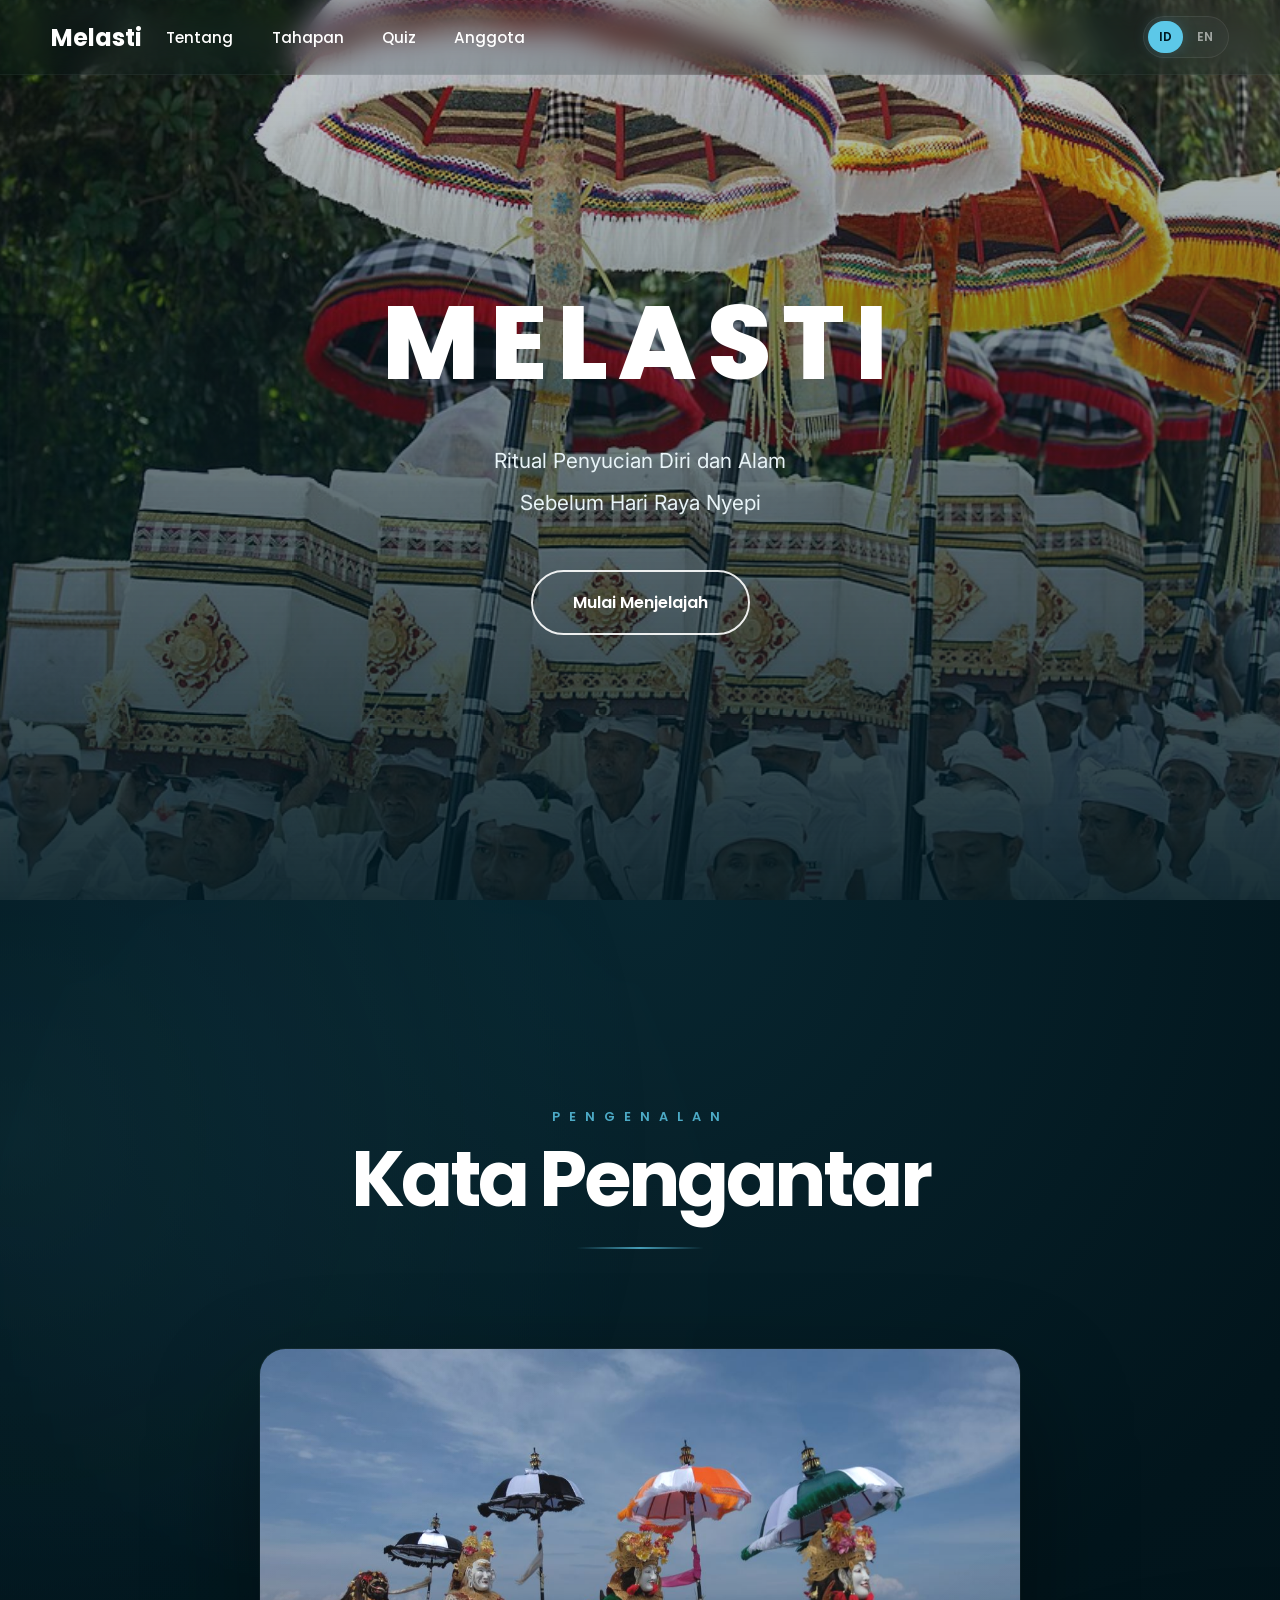
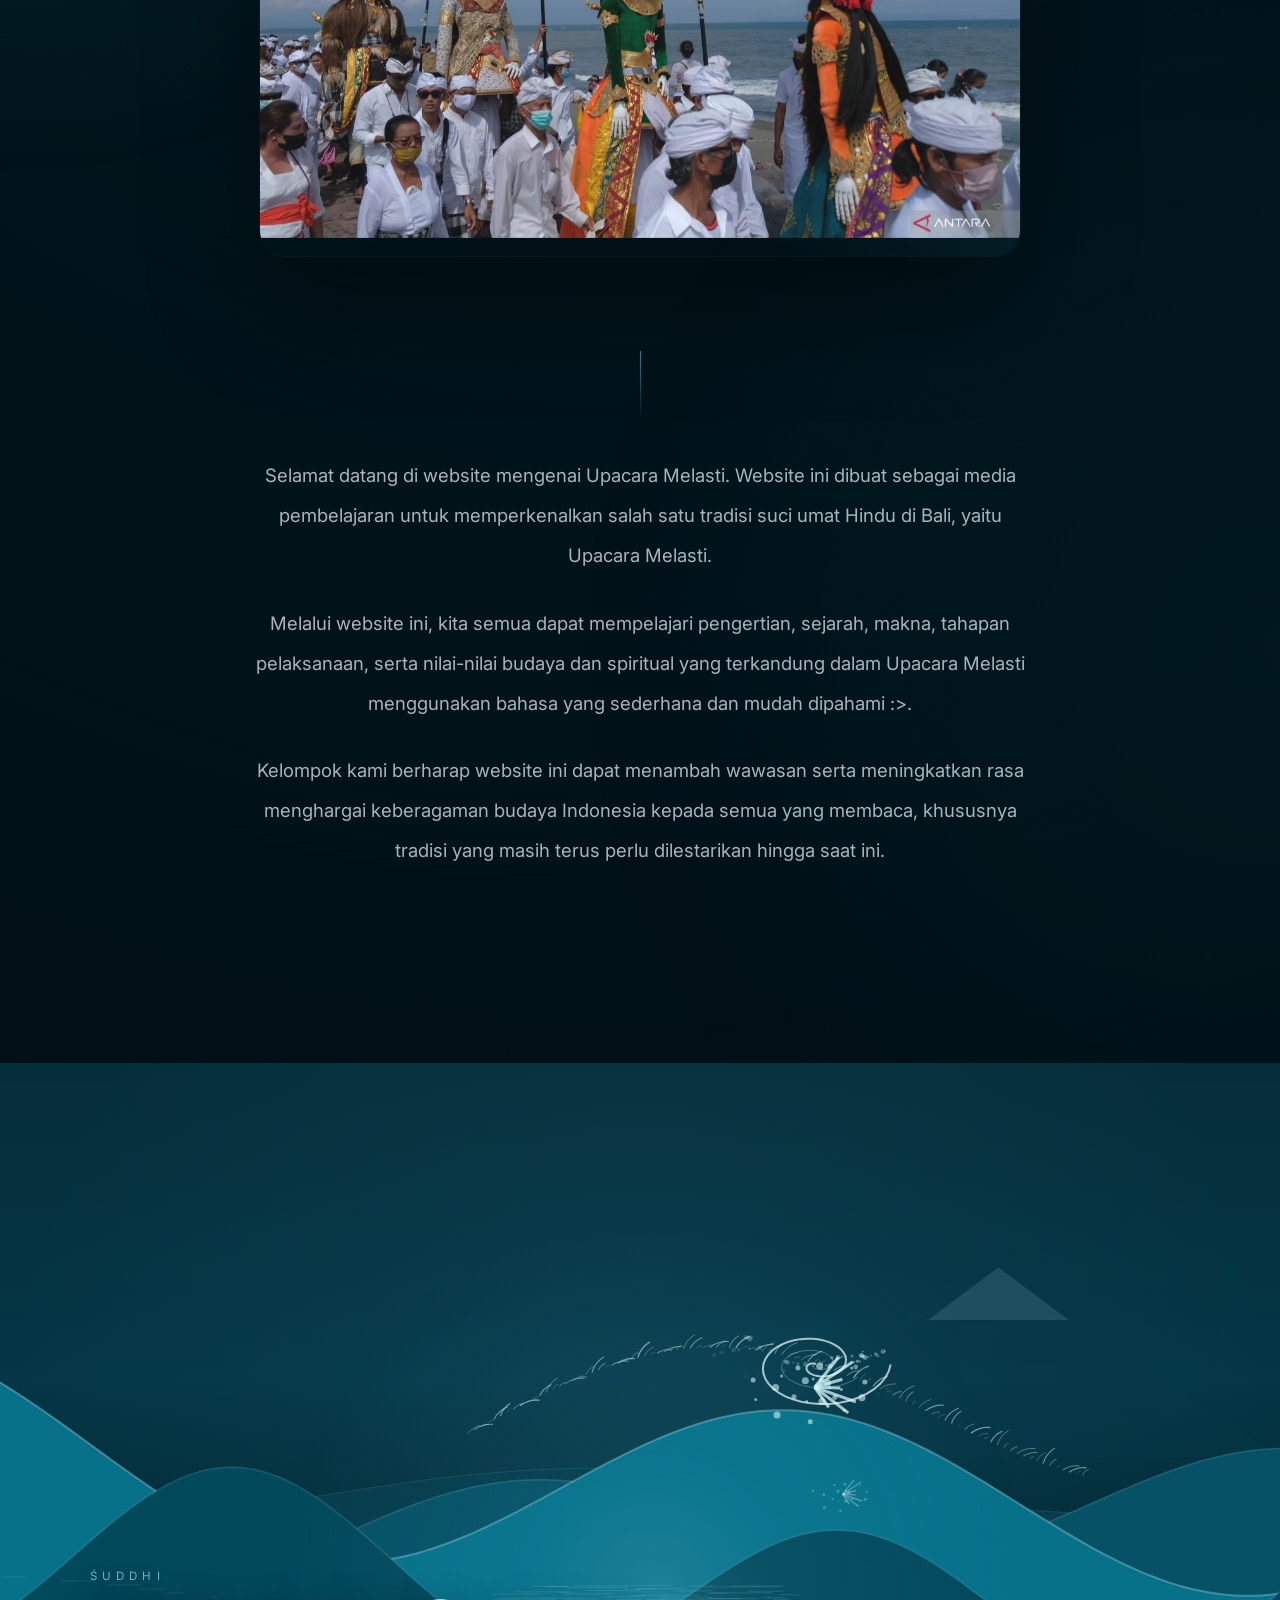
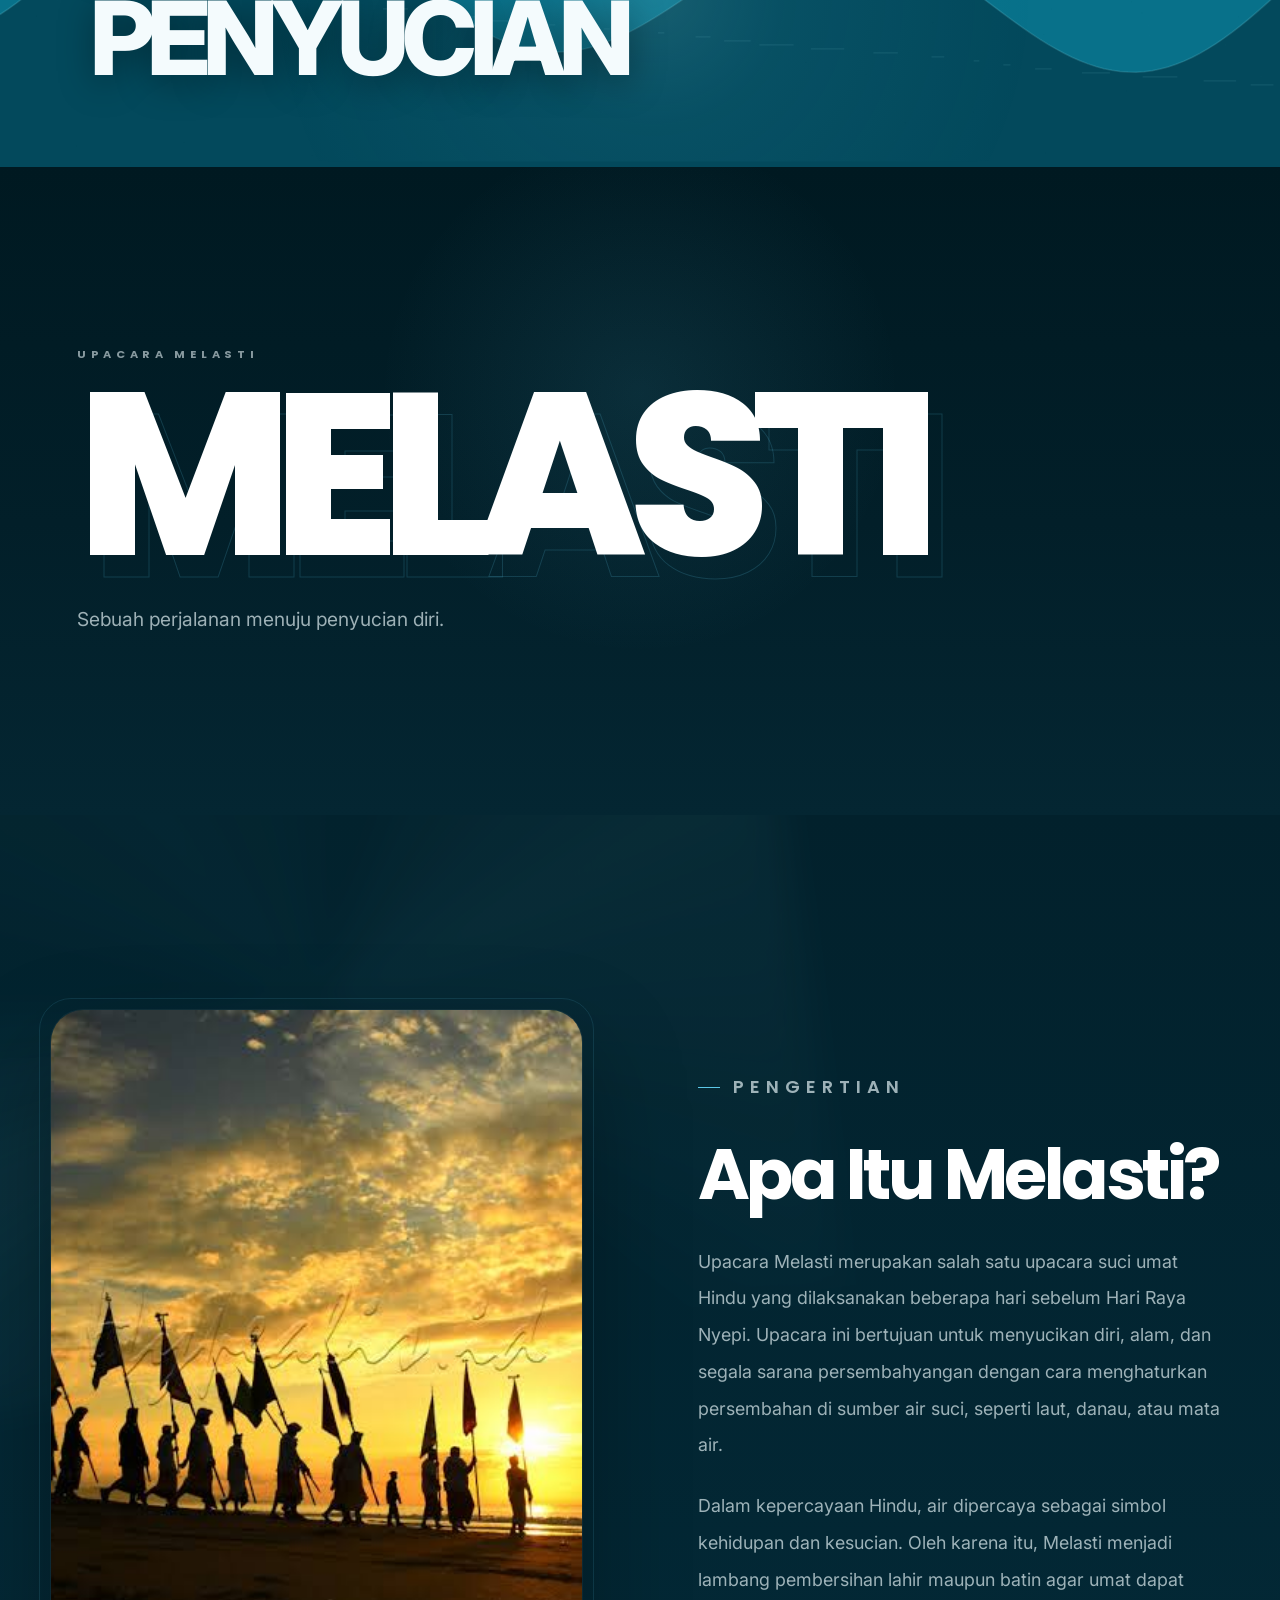
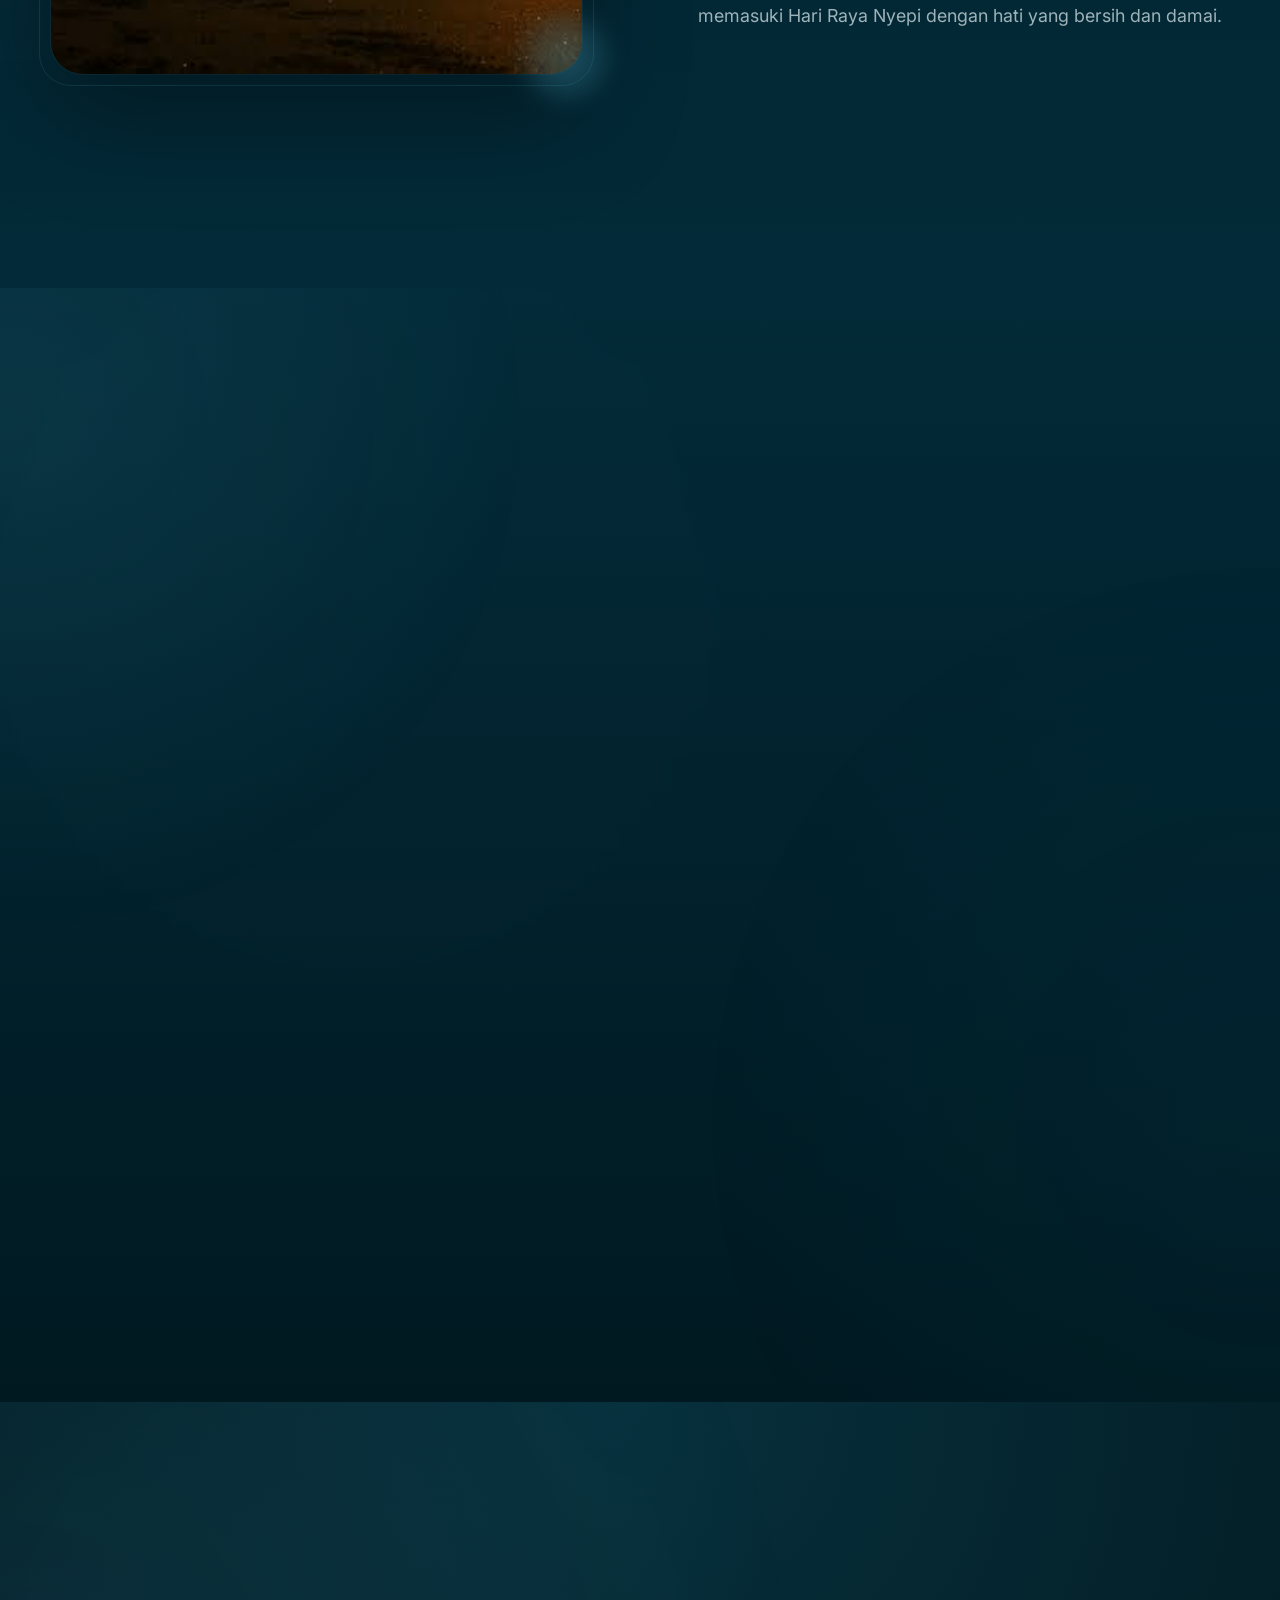
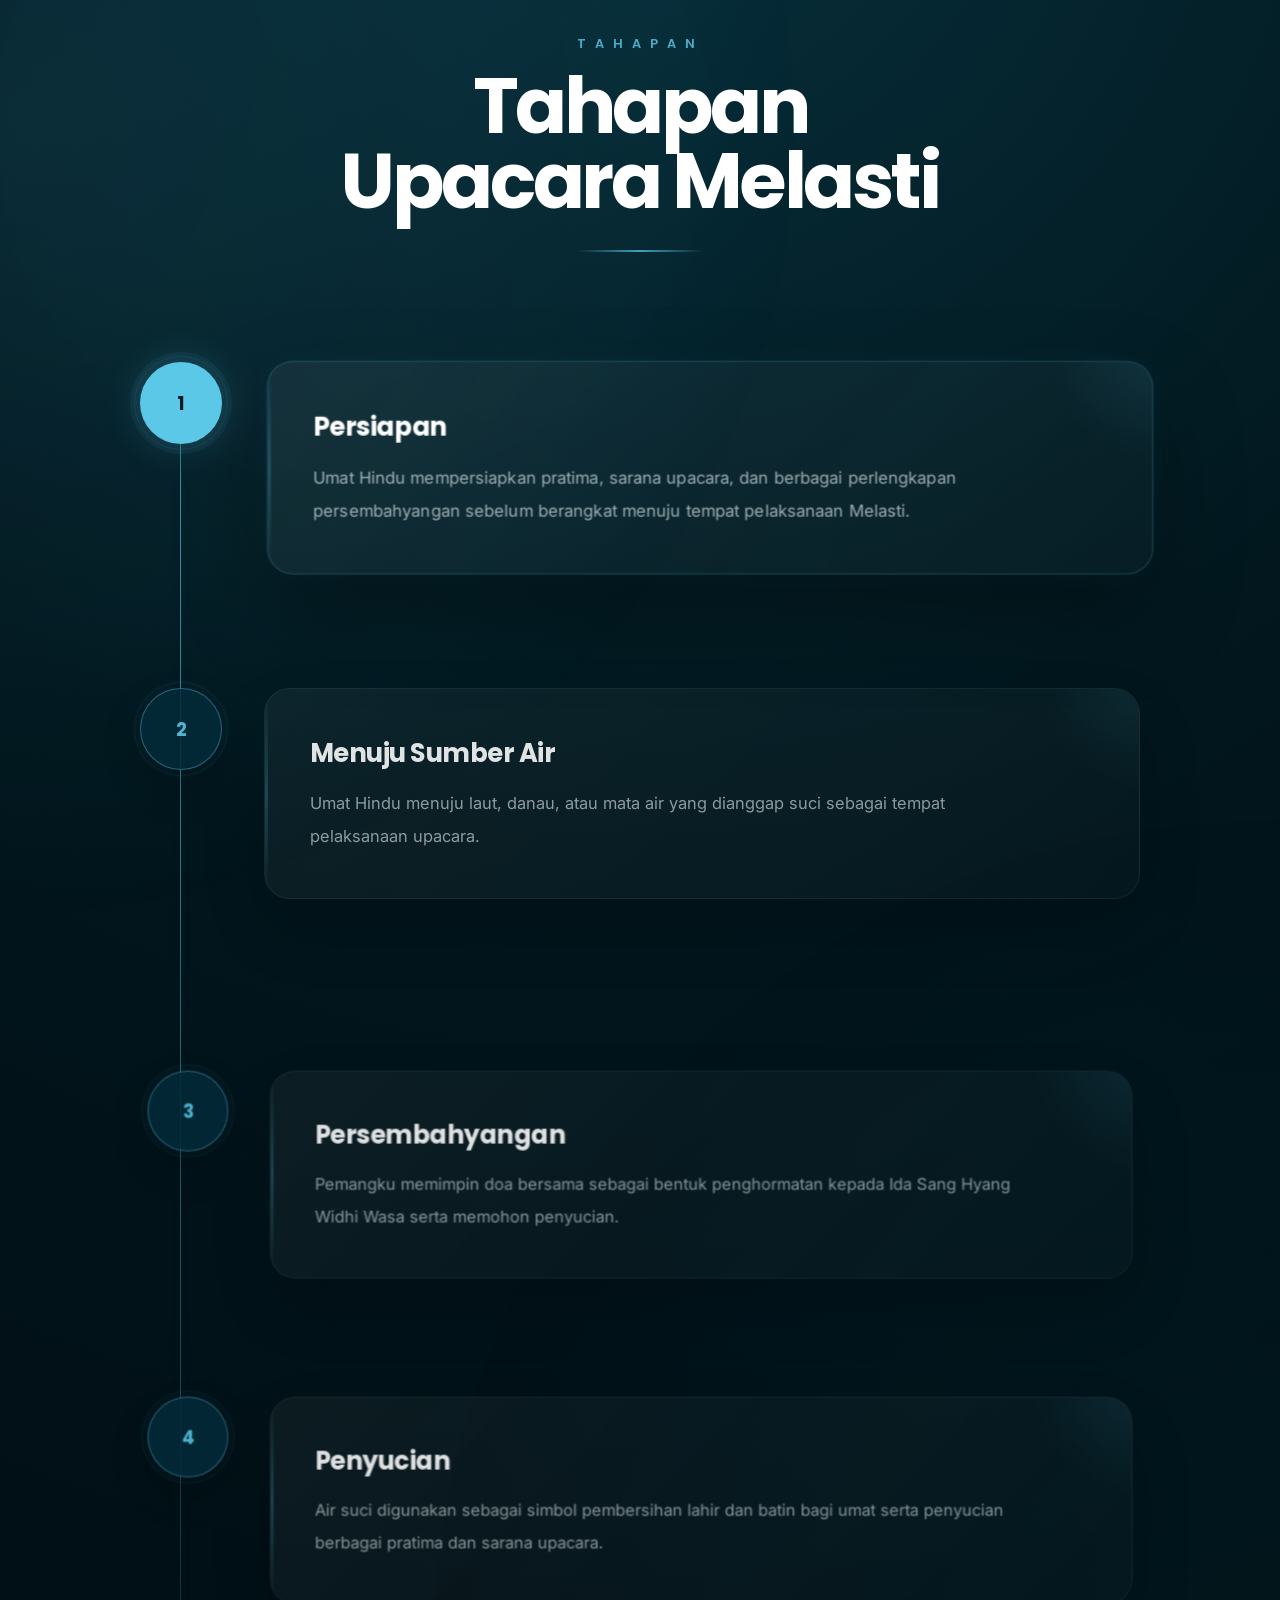
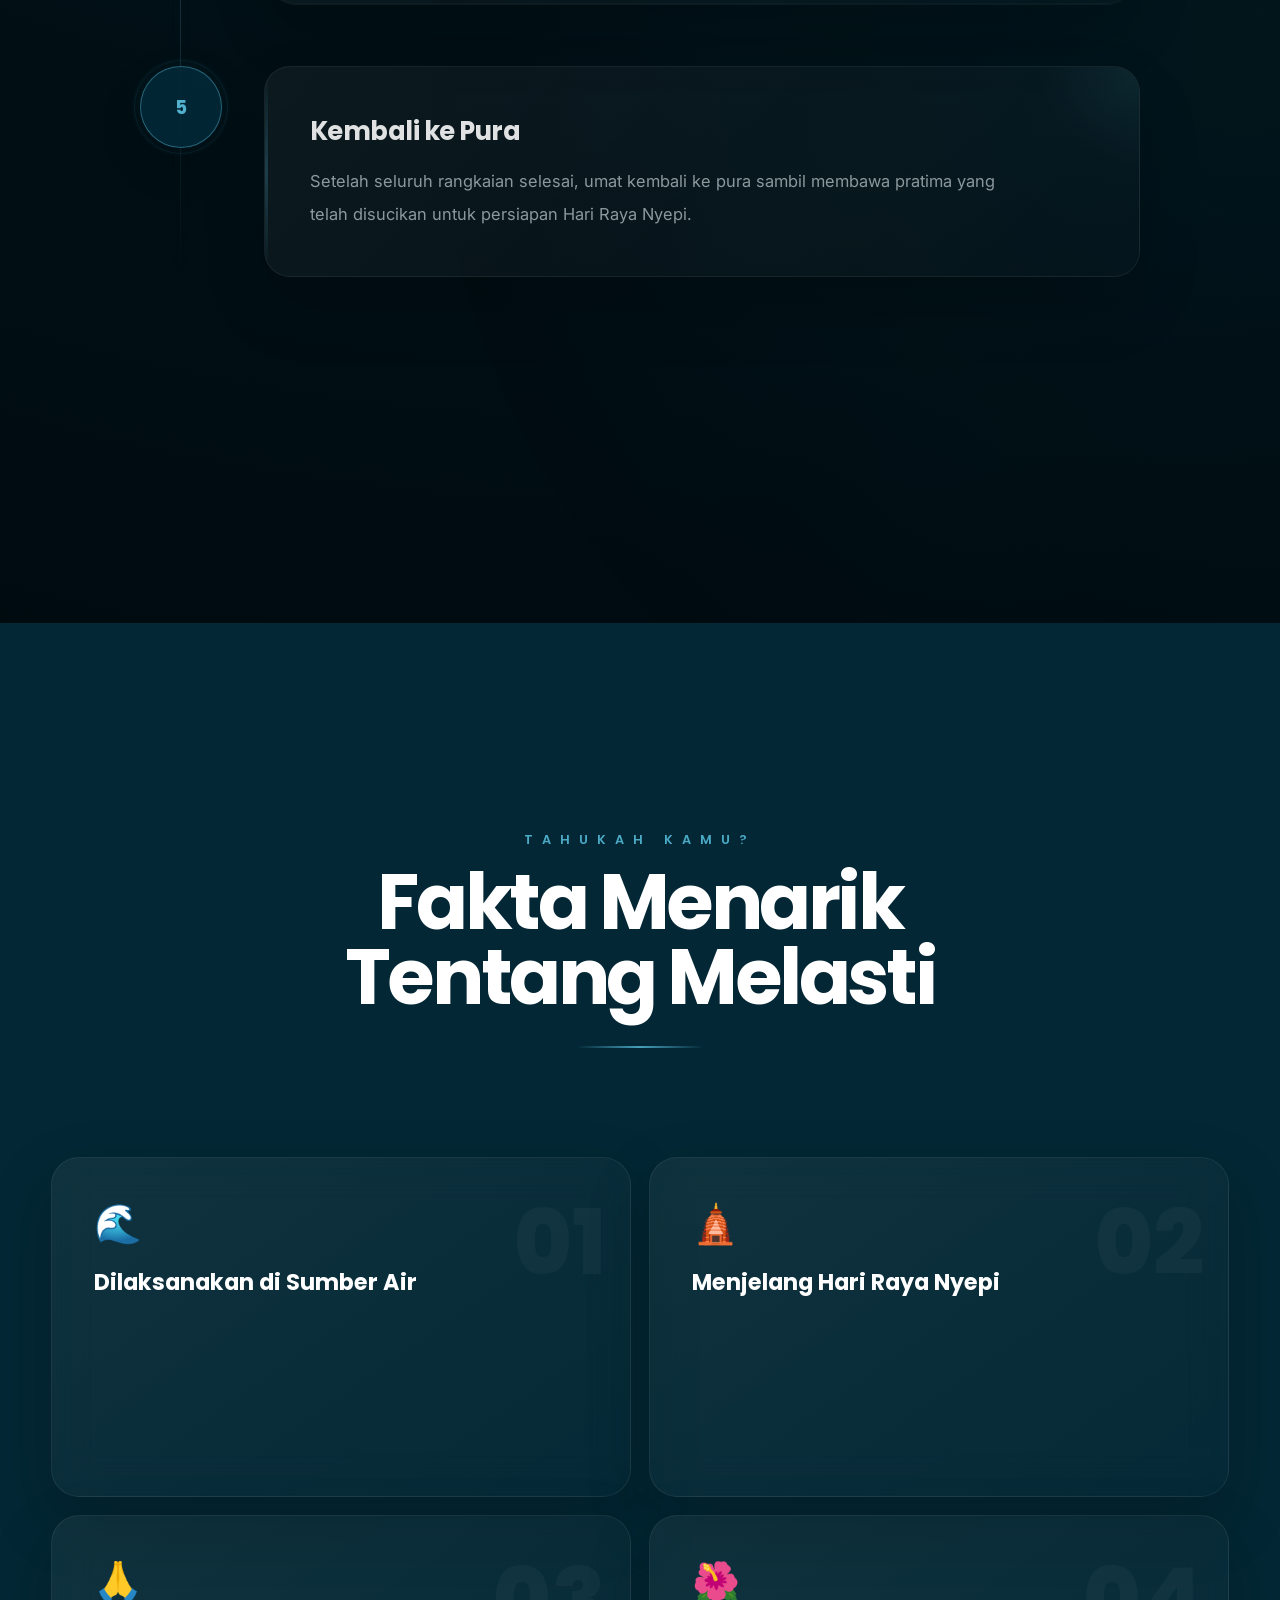
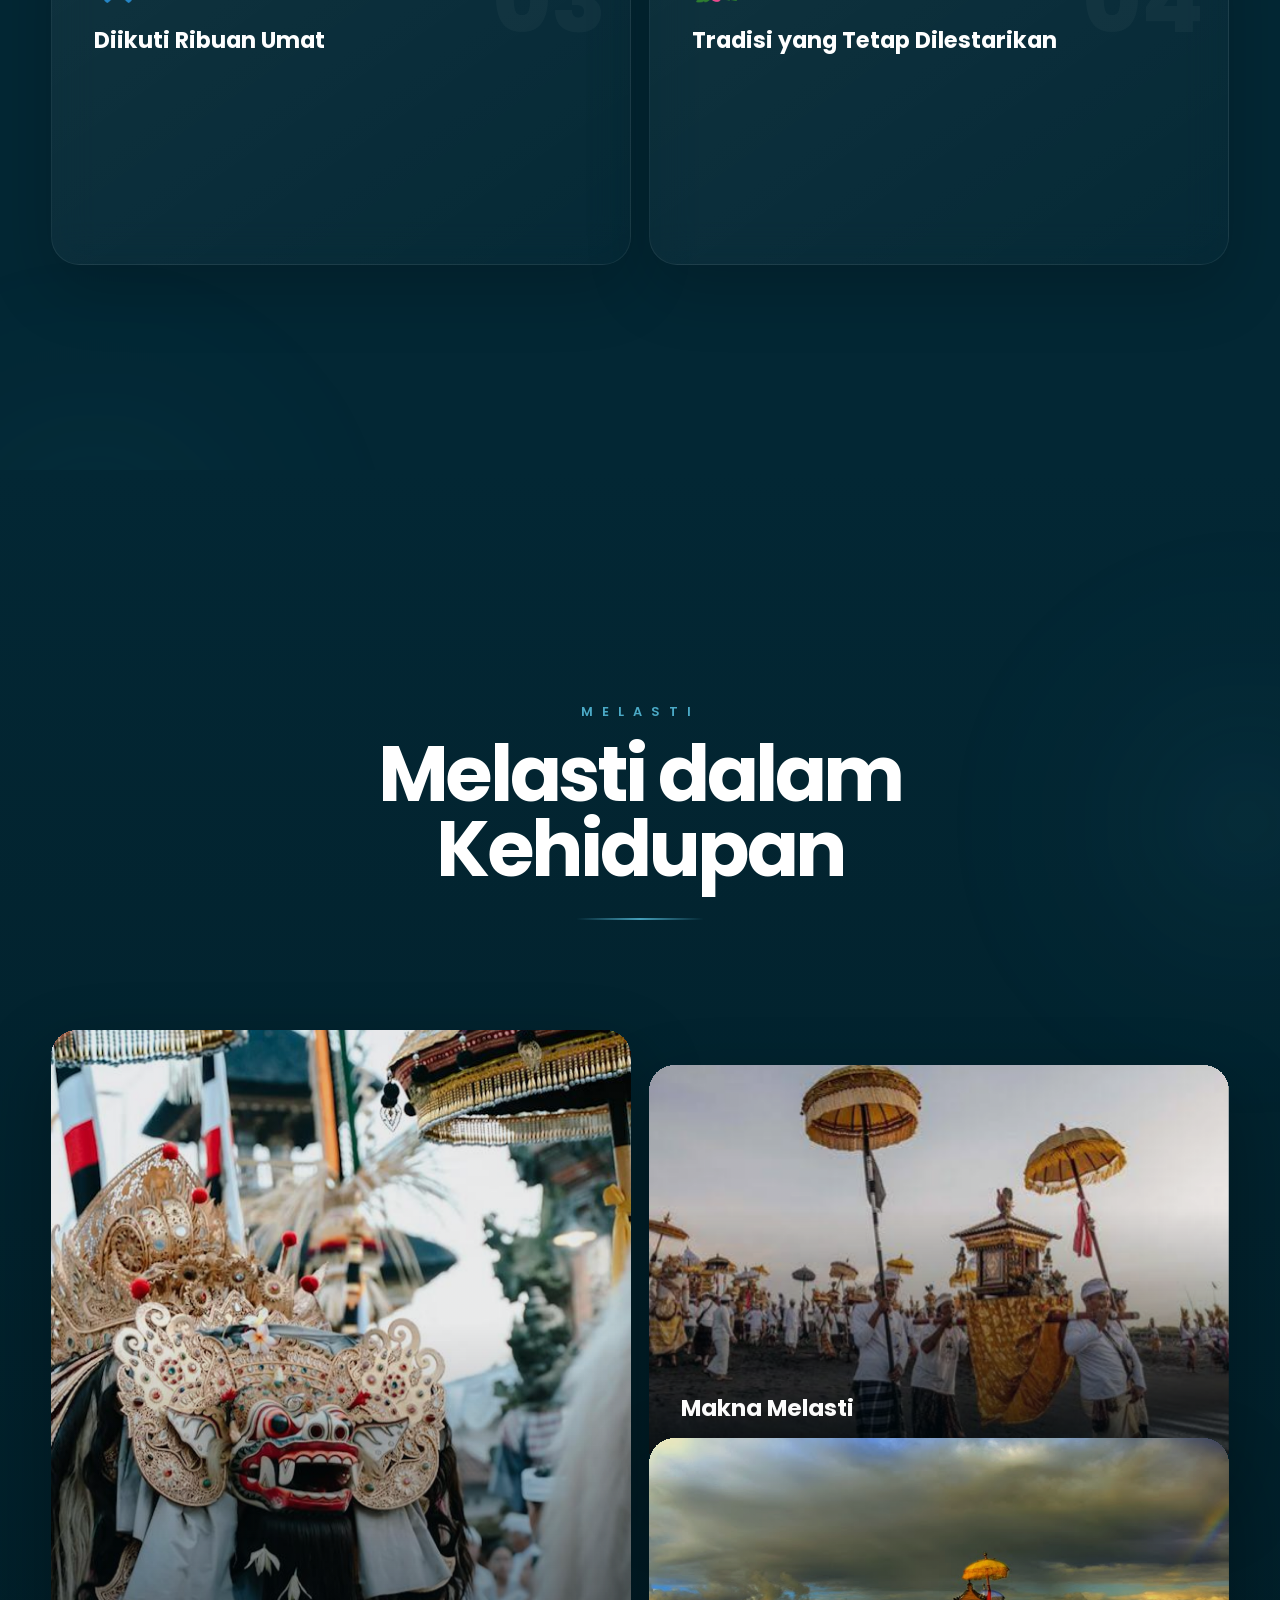
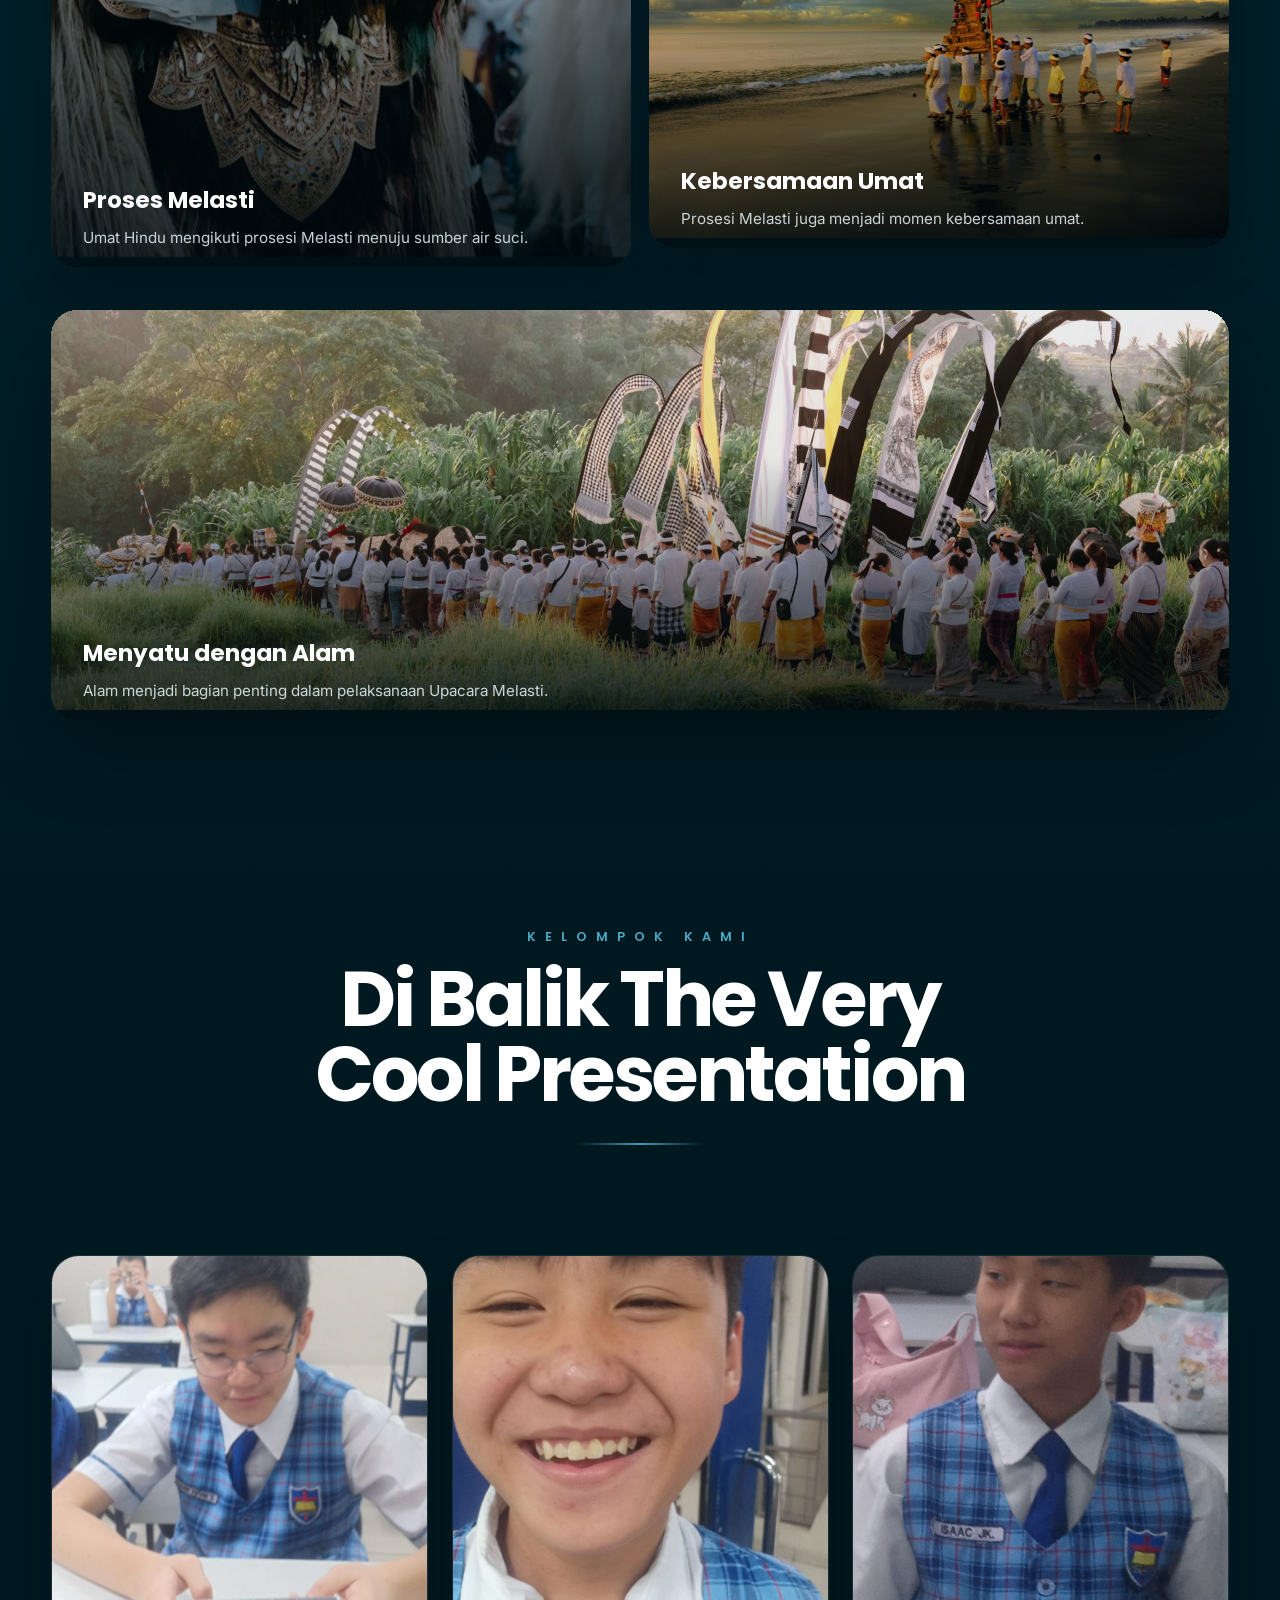
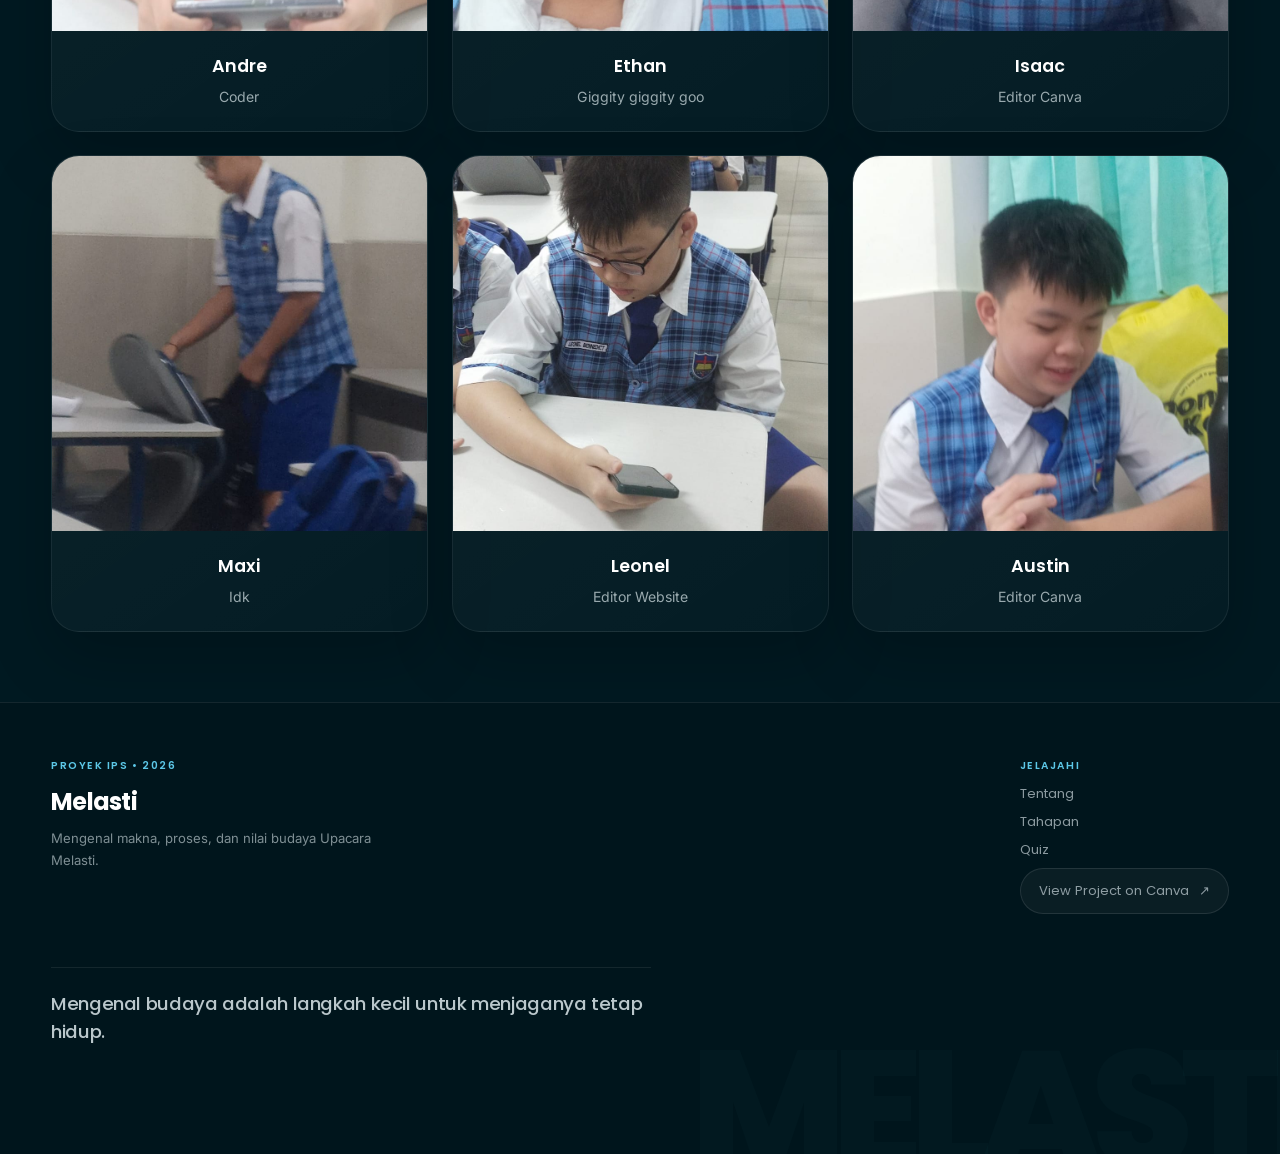
==== index.html @ 75e2becc "Final" ====
<!DOCTYPE html>
<html lang="id">

<head>

    <meta charset="UTF-8">
    <meta name="viewport" content="width=device-width, initial-scale=1.0">

    <title>Melasti | Proyek IPS</title>

    <link rel="icon" href="favicon.ico">

    <link rel="preconnect" href="https://fonts.googleapis.com">
    <link rel="preconnect" href="https://fonts.gstatic.com" crossorigin>

    <link href="https://fonts.googleapis.com/css2?family=Inter:wght@300;400;500;600;700&family=Poppins:wght@400;500;600;700;800&display=swap" rel="stylesheet">

    <link rel="stylesheet" href="style.css">

</head>

<body>

<div class="page-transition">
    <div class="page-transition-line"></div>
</div>

<!-- ==================== OPENING ANIMATION ==================== -->

<div class="opening-screen">

    <div class="opening-glow"></div>

    <div class="opening-content">

        <p class="opening-label">
            UPACARA
        </p>

        <h1>
            MELASTI
        </h1>

        <div class="opening-line"></div>

        <p class="opening-subtitle">
            Proyek IPS
        </p>

    </div>

</div>

<header id="navbar">

    <div class="container navbar-container">

        <a href="#home" class="logo">
            Melasti
        </a>

        <nav class="nav-links">

            <a href="#about">Tentang</a>
            <a href="#process">Tahapan</a>
            <a href="quiz.html" class="page-transition-link">Quiz</a>
            <a href="#team">Anggota</a>

        </nav>

        <button class="menu-toggle" aria-label="Buka menu">

            <span></span>
            <span></span>
            <span></span>

        </button>
        
        <div class="language-switch">

            <button class="active">ID</button>

            <button
                type="button"
                id="englishButton"
                onclick="document.getElementById('languageComingSoon').classList.add('active')"
            >
                EN
            </button>

        </div>

    </div>

</header>

<main>

<section class="hero">

    <div class="hero-parallax">

        <div class="hero-parallax-bg"></div>

    </div>

    <div class="hero-content">

        <h1>MELASTI</h1>

        <p>
            Ritual Penyucian Diri dan Alam<br>
            Sebelum Hari Raya Nyepi
        </p>

        <a href="#about" class="primary-button">
            Mulai Menjelajah
        </a>

    </div>

    <div class="scroll-indicator">

        <div class="mouse">
            <span></span>
        </div>

    </div>

</section>

<section id="about" class="intro ambient-section ambient-midnight">

    <div class="container">

        <div class="section-heading reveal">

            <p class="section-label">
                PENGENALAN
            </p>

            <h2>
                Kata Pengantar
            </h2>

        </div>

        <div class="intro-image revealsleft">
            
            <img class="kata-pengantar-image reveal-scale" src="Assets/images/newKataPengantar.png" alt="Upacara Melasti">

        </div>

        <div class="intro-text reveal-right">

            <p>
                Selamat datang di website mengenai Upacara Melasti. Website ini dibuat sebagai media pembelajaran untuk memperkenalkan salah satu tradisi suci umat Hindu di Bali, yaitu Upacara Melasti.
            </p>

            <p>
                Melalui website ini, kita semua dapat mempelajari pengertian, sejarah, makna, tahapan pelaksanaan, serta nilai-nilai budaya dan spiritual yang terkandung dalam Upacara Melasti menggunakan bahasa yang sederhana dan mudah dipahami :>.
            </p>

            <p>
                Kelompok kami berharap website ini dapat menambah wawasan serta meningkatkan rasa menghargai keberagaman budaya Indonesia kepada semua yang membaca, khususnya tradisi yang masih terus perlu dilestarikan hingga saat ini.
            </p>

        </div>

    </div>

</section>

<section class="melasti-wave-transition" aria-hidden="true">

    <canvas id="melastiWaveCanvas"></canvas>
    <canvas id="melastiWaveDetails"></canvas>

    <div class="wave-caption">
        <span>Śuddhi</span>
        <strong>PENYUCIAN</strong>
    </div>

</section>

<section class="wave-timeline-transition">
    <div class="wave-transition-inner">
        <span class="wave-transition-eyebrow">UPACARA MELASTI</span>

        <h2 class="wave-transition-title">
            MELASTI
        </h2>

        <p class="wave-transition-subtitle">
            Sebuah perjalanan menuju penyucian diri.
        </p>

        <div class="wave-transition-number"></div>
    </div>
</section>

<section id="definition" class="split-section ambient-section ambient-ocean">

    <div class="container split-container">

        <div class="split-image reveal-left">

            <img src="Assets/images/apaItuMelasti.jpg" alt="Apa Itu Melasti">

        </div>

        <div class="split-content reveal-right">

            <p class="section-label">
                PENGERTIAN
            </p>

            <h2>
                Apa Itu Melasti?
            </h2>

            <p>
                Upacara Melasti merupakan salah satu upacara suci umat Hindu yang dilaksanakan beberapa hari sebelum Hari Raya Nyepi. Upacara ini bertujuan untuk menyucikan diri, alam, dan segala sarana persembahyangan dengan cara menghaturkan persembahan di sumber air suci, seperti laut, danau, atau mata air.
            </p>

            <p>
                Dalam kepercayaan Hindu, air dipercaya sebagai simbol kehidupan dan kesucian. Oleh karena itu, Melasti menjadi lambang pembersihan lahir maupun batin agar umat dapat memasuki Hari Raya Nyepi dengan hati yang bersih dan damai.
            </p>

        </div>

    </div>

</section>

<section id="purpose" class="split-section reverse ambient-section ambient-deep">

    <div class="container split-container">

        <div class="split-content reveal-left">

            <p class="section-label">
                TUJUAN
            </p>

            <h2>
                Mengapa Melasti Dilaksanakan?
            </h2>

            <p>
                Upacara Melasti dilaksanakan sebagai persiapan menyambut Hari Raya Nyepi. Melalui upacara ini, umat Hindu memohon penyucian diri dari segala pikiran, perkataan, dan perbuatan yang kurang baik agar dapat memasuki Tahun Baru Saka dengan hati yang bersih.
            </p>

            <p>
                Selain menyucikan diri, Melasti juga menjadi bentuk penghormatan kepada alam sebagai sumber kehidupan. Tradisi ini mengajarkan bahwa manusia harus hidup selaras dengan lingkungan serta menjaga keseimbangan antara manusia, alam, dan Tuhan.
            </p>

        </div>

        <div class="split-image reveal-right">

            <img src="Assets/images/tujuanMelasti.jpg" alt="Tujuan Melasti">

        </div>

    </div>

</section>

<section id="process" class="timeline-section ambient-section ambient-night">

    <div class="container">

        <div class="section-heading reveal">

            <p class="section-label">
                TAHAPAN
            </p>

            <h2>
                Tahapan Upacara Melasti
            </h2>

        </div>

        <div class="timeline">

            <div class="timeline-item reveal">

                <div class="timeline-number">1</div>

                <div class="timeline-content">

                    <h3>Persiapan</h3>

                    <p>
                        Umat Hindu mempersiapkan pratima, sarana upacara, dan berbagai perlengkapan persembahyangan sebelum berangkat menuju tempat pelaksanaan Melasti.
                    </p>

                </div>

            </div>

            <div class="timeline-item reveal">

                <div class="timeline-number">2</div>

                <div class="timeline-content">

                    <h3>Menuju Sumber Air</h3>

                    <p>
                        Umat Hindu menuju laut, danau, atau mata air yang dianggap suci sebagai tempat pelaksanaan upacara.
                    </p>

                </div>

            </div>

            <div class="timeline-item reveal">

                <div class="timeline-number">3</div>

                <div class="timeline-content">

                    <h3>Persembahyangan</h3>

                    <p>
                        Pemangku memimpin doa bersama sebagai bentuk penghormatan kepada Ida Sang Hyang Widhi Wasa serta memohon penyucian.
                    </p>

                </div>

            </div>

            <div class="timeline-item reveal">

                <div class="timeline-number">4</div>

                <div class="timeline-content">

                    <h3>Penyucian</h3>

                    <p>
                        Air suci digunakan sebagai simbol pembersihan lahir dan batin bagi umat serta penyucian berbagai pratima dan sarana upacara.
                    </p>

                </div>

            </div>

            <div class="timeline-item reveal">

                <div class="timeline-number">5</div>

                <div class="timeline-content">

                    <h3>Kembali ke Pura</h3>

                    <p>
                        Setelah seluruh rangkaian selesai, umat kembali ke pura sambil membawa pratima yang telah disucikan untuk persiapan Hari Raya Nyepi.
                    </p>

                </div>

            </div>

        </div>

    </div>

</section>

<!-- ==================== HTML 5 : TAHUKAH KAMU ==================== -->

<section id="facts" class="facts-section">

    <div class="container">

        <div class="section-heading reveal">

            <p class="section-label">
                TAHUKAH KAMU?
            </p>

            <h2>
                Fakta Menarik Tentang Melasti
            </h2>

        </div>

        <div class="facts-grid">

            <div class="fact-card reveal-scale">

                <span class="fact-number">01</span>

                <div class="fact-icon">
                    🌊
                </div>

                <h3>
                    Dilaksanakan di Sumber Air
                </h3>

                <p>
                    Melasti umumnya dilaksanakan di laut, danau, atau mata air karena air dipercaya sebagai lambang penyucian dalam ajaran Hindu.
                </p>

            </div>

            <div class="fact-card reveal-scale">

                <span class="fact-number">02</span>

                <div class="fact-icon">
                    🛕
                </div>

                <h3>
                    Menjelang Hari Raya Nyepi
                </h3>

                <p>
                    Upacara Melasti dilaksanakan beberapa hari sebelum Hari Raya Nyepi sebagai bentuk persiapan menyambut Tahun Baru Saka dengan hati dan jiwa yang bersih.
                </p>

            </div>

            <div class="fact-card reveal-scale">

                <span class="fact-number">03</span>

                <div class="fact-icon">
                    🙏
                </div>

                <h3>
                    Diikuti Ribuan Umat
                </h3>

                <p>
                    Di berbagai daerah di Bali, prosesi Melasti dapat diikuti oleh ribuan umat Hindu yang berjalan bersama menuju tempat pelaksanaan upacara sambil membawa pratima dan perlengkapan suci.
                </p>

            </div>

            <div class="fact-card reveal-scale">

                <span class="fact-number">04</span>

                <div class="fact-icon">
                    🌺
                </div>

                <h3>
                    Tradisi yang Tetap Dilestarikan
                </h3>

                <p>
                    Selain memiliki makna spiritual, Melasti menjadi salah satu warisan budaya Indonesia yang masih dijaga dan dilestarikan hingga sekarang sebagai bagian dari identitas budaya Bali.
                </p>

            </div>

        </div>

    </div>

</section>

<!-- ==================== HTML 6 : MOMEN MELASTI ==================== -->

<section id="gallery" class="moments-section">

    <div class="container">

        <div class="section-heading reveal">

            <p class="section-label">
                MELASTI
            </p>

            <h2>
                Melasti dalam Kehidupan
            </h2>

        </div>

        <div class="moments-grid">

            <div class="moment-card moment-large reveal-scale">

                <img
                    src="Assets/images/proses.jpeg"
                    alt="Proses Upacara Melasti"
                >

                <div class="moment-overlay">

                    <h3>
                        Proses Melasti
                    </h3>

                    <p>
                        Umat Hindu mengikuti prosesi Melasti menuju sumber air suci.
                    </p>

                </div>

            </div>

            <div class="moment-card reveal">

                <img
                    src="Assets/images/makna.jpg"
                    alt="Upacara Melasti"
                >

                <div class="moment-overlay">

                    <h3>
                        Makna Melasti
                    </h3>

                    <p>
                        Melasti menjadi simbol penyucian diri dan alam.
                    </p>

                </div>

            </div>

            <div class="moment-card reveal-scale">

                <img
                    src="Assets/images/kebersamaanUmat.jpg"
                    alt="Tujuan Upacara Melasti"
                >

                <div class="moment-overlay">

                    <h3>
                        Kebersamaan Umat
                    </h3>

                    <p>
                        Prosesi Melasti juga menjadi momen kebersamaan umat.
                    </p>

                </div>

            </div>

            <div class="moment-card moment-wide">

                <img
                    src="Assets/images/menyatuDenganAlam.jpg"
                    alt="Suasana Upacara Melasti"
                >

                <div class="moment-overlay">

                    <h3>
                        Menyatu dengan Alam
                    </h3>

                    <p>
                        Alam menjadi bagian penting dalam pelaksanaan Upacara Melasti.
                    </p>

                </div>

            </div>

        </div>

    </div>

</section>

<section id="team">

    <div class="container">

        <div class="section-heading reveal">

            <p class="section-label">
                KELOMPOK KAMI
            </p>

            <h2>
                Di Balik The Very Cool Presentation
            </h2>

        </div>

        <div class="team-grid">

            <div class="team-card reveal-scale">

                <div class="team-image">

                    <img
                        src="Assets/images/Andre.jpeg"
                        alt="Andre IMG"
                    >

                </div>

                <div class="team-info">

                    <h3>
                        Andre
                    </h3>

                    <p>
                        Coder
                    </p>

                </div>

            </div>


            <div class="team-card reveal-scale">

                <div class="team-image">

                    <img
                        src="Assets/images/Ethan.jpeg"
                        alt="Ethan IMG"
                    >

                </div>

                <div class="team-info">

                    <h3>
                        Ethan
                    </h3>

                    <p>
                        Giggity giggity goo
                    </p>

                </div>

            </div>


            <div class="team-card reveal-scale">

                <div class="team-image">

                    <img
                        src="Assets/images/Isaac.jpeg"
                        alt="Isaac IMG"
                    >

                </div>

                <div class="team-info">

                    <h3>
                        Isaac
                    </h3>

                    <p>
                        Editor Canva
                    </p>

                </div>

            </div>


            <div class="team-card reveal-scale">

                <div class="team-image">

                    <img
                        src="Assets/images/Maxi.jpeg"
                        alt="Maxi IMG"
                    >

                </div>

                <div class="team-info">

                    <h3>
                        Maxi
                    </h3>

                    <p>
                        Idk
                    </p>

                </div>

            </div>


            <div class="team-card reveal-scale">

                <div class="team-image">

                    <img
                        src="Assets/images/Leonel.jpeg"
                        alt="Leonel IMG"
                    >

                </div>

                <div class="team-info">

                    <h3>
                        Leonel
                    </h3>

                    <p>
                        Editor Website
                    </p>

                </div>

            </div>


            <div class="team-card reveal-scale">

                <div class="team-image">

                    <img
                        src="Assets/images/Austin.jpeg"
                        alt="Austin IMG"
                    >

                </div>

                <div class="team-info">

                    <h3>
                        Austin
                    </h3>

                    <p>
                        Editor Canva
                    </p>

                </div>

            </div>

        </div>

    </div>

</section>

<footer class="site-footer">

    <div class="footer-watermark">
        MELASTI
    </div>

    <div class="container footer-container reveal">

        <div class="footer-main">

            <div class="footer-brand">

                <p class="footer-label">
                    PROYEK IPS • 2026
                </p>

                <a href="#home" class="footer-logo">
                    Melasti
                </a>

                <p class="footer-description">
                    Mengenal makna, proses, dan nilai budaya
                    Upacara Melasti.
                </p>

            </div>


            <div class="footer-navigation">

                <p class="footer-label">
                    JELAJAHI
                </p>

                <a href="#about">Tentang</a>

                <a href="#process">Tahapan</a>

                <a href="quiz.html" class="page-transition-link">Quiz</a>

                <a
                    href="https://canva.link/q65gurylj4717sz"
                    class="canva-link"
                    target="_blank"
                    rel="noopener noreferrer"
                >
                    <span>View Project on Canva</span>
                    <span class="canva-arrow">↗</span>
                </a>

            </div>

        </div>


        <div class="footer-message">

            Mengenal budaya adalah langkah kecil
            untuk menjaganya tetap hidup.

        </div>


        <div class="footer-bottom reveal">

            <p>
                © 2026 Melasti — Proyek IPS
            </p>

            <p>
                Dibuat untuk mengenalkan, menghargai
                keberagaman budaya Indonesia dan juga untuk proyek IPS :>
            </p>

        </div>

    </div>

</footer>
<button class="back-to-top" aria-label="Kembali ke atas">
    <span></span>
</button>

<script src="script.js"></script>

<div class="language-coming-soon" id="languageComingSoon">

    <div class="language-coming-content">

        <span class="language-coming-line"></span>

        <p class="language-coming-small">
            LANGUAGE
        </p>

        <h2>
            English Version
        </h2>

        <p class="language-coming-message">
            Sorry, we don't have this yet.
            <br>
            Coming soon.
        </p>

        <button
            type="button"
            id="closeLanguageComing"
            onclick="document.getElementById('languageComingSoon').classList.remove('active')"
        >
            Kembali
        </button>

    </div>

</div>

</body>

</html>
---- style.css ----
/* ========================= */
/* CSS 1 - GLOBAL & HERO     */
/* ========================= */

:root{

    --background:#001921;
    --section:#042632;
    --card:#0B3344;

    --primary:#5CC8E8;
    --primaryHover:#84D9F2;

    --white:#FFFFFF;
    --text:#E8F4F8;
    --textSoft:#C7DDE5;

    --border:rgba(255,255,255,.08);

    --shadowLarge:0 30px 70px rgba(0,0,0,.28);
    --shadowMedium:0 18px 40px rgba(0,0,0,.22);

    --radius:24px;

    --transition:.4s cubic-bezier(.22,.61,.36,1);

    --maxWidth:1200px;

}

*{

    margin:0;
    padding:0;
    box-sizing:border-box;

}

html{

    scroll-behavior:smooth;
    scroll-padding-top:80px;

}

body{

    background:var(--background);
    color:var(--white);
    font-family:"Inter",sans-serif;
    overflow-x:hidden;

}

img{

    display:block;
    width:100%;
    user-select:none;
    transition:
        transform .8s cubic-bezier(.22,.61,.36,1),
        box-shadow .8s cubic-bezier(.22,.61,.36,1);

}

a{

    text-decoration:none;
    color:inherit;

}

.container{

    width:min(var(--maxWidth),92%);
    margin:auto;

}

body::-webkit-scrollbar{

    width:11px;

}

body::-webkit-scrollbar-track{

    background:#01141B;

}

body::-webkit-scrollbar-thumb{

    border-radius:999px;

    background:linear-gradient(
        var(--primary),
        #39B5DD
    );

}

body::-webkit-scrollbar-thumb:hover{

    background:linear-gradient(
        var(--primaryHover),
        var(--primary)
    );

}

header{

    position:fixed;

    top:0;
    left:0;

    width:100%;

    z-index:1000;

    background:rgba(0,25,33,.20);

    backdrop-filter:blur(14px);
    -webkit-backdrop-filter:blur(14px);

    border-bottom:1px solid rgba(255,255,255,.05);

    transition:var(--transition);

}

header.scrolled{

    background:rgba(3,22,29,.62);

    backdrop-filter:blur(22px);

    border-bottom:1px solid rgba(255,255,255,.08);

    box-shadow:0 10px 40px rgba(0,0,0,.18);

}

.navbar-container{

    height:74px;

    display:flex;

    justify-content:space-between;

    align-items:center;

    gap:24px;

}

.logo{

    font-family:"Poppins",sans-serif;

    font-size:1.5rem;

    font-weight:700;

    transition:var(--transition);

}

.logo:hover{

    color:var(--primary);

}

nav{

    display:flex;

    align-items:center;

    gap:clamp(18px,3vw,42px);

}

nav a{

    position:relative;

    font-family:"Poppins",sans-serif;

    font-size:.95rem;

    font-weight:500;

    transition:var(--transition);

}

nav a::after{

    content:"";

    position:absolute;

    left:50%;

    bottom:-8px;

    width:0;

    height:2px;

    border-radius:999px;

    background:var(--primary);

    transform:translateX(-50%);

    transition:var(--transition);

}

nav a:hover{

    color:var(--primary);

}

nav a:hover::after{

    width:100%;

}

.hero {
    position: relative;

    min-height: 100svh;
    
    display: flex;
    
    justify-content: center;
    
    align-items: center;
    
    text-align: center;
    
    overflow: hidden;
}

.hero::before{

    background:linear-gradient(

        rgba(0,18,30,.18),

        rgba(0,25,33,.58),

        rgba(0,25,33,.90)

    );

}

.hero-content{

    position:relative;

    z-index:2;

    width:min(900px,90%);

    animation:fadeUp 1s ease;

}

.hero-content h1{

    font-family:"Poppins",sans-serif;

    font-size:clamp(3.5rem,9vw,6.5rem);

    font-weight:800;

    letter-spacing:10px;

    margin-bottom:20px;

}

.hero-content p{

    font-size:clamp(1rem,2vw,1.3rem);

    line-height:2;

    color:var(--text);

    margin-bottom:46px;

}

.primary-button{

    position:relative;

    display:inline-flex;

    justify-content:center;

    align-items:center;

    padding:18px 40px;

    border-radius:999px;

    border:2px solid rgba(255,255,255,.9);

    font-family:"Poppins",sans-serif;

    font-weight:600;

    overflow:hidden;

    transition:var(--transition);

}


.primary-button::before{

    content:"";

    position:absolute;

    top:0;

    left:-120%;

    width:70%;

    height:100%;

    background:linear-gradient(

        110deg,

        transparent,

        rgba(255,255,255,.22),

        transparent

    );

    transform:skewX(-20deg);

    transition:left .6s ease;

}


.primary-button:hover{

    background:var(--primary);

    border-color:var(--primary);

    color:var(--background);

    transform:translateY(-5px) scale(1.03);

    box-shadow:0 15px 35px rgba(92,200,232,.35);

}


.primary-button:hover::before{

    left:140%;

}


.primary-button:active{
    transform:translateY(-1px) scale(.96);

    box-shadow:
        0 5px 15px rgba(92,200,232,.2);
}

.scroll-indicator{

    position:absolute;

    bottom:32px;

    left:50%;

    transform:translateX(-50%);

    display:flex;

    flex-direction:column;

    align-items:center;

    gap:12px;

    z-index:2;

}

.scroll-indicator span{

    width:2px;

    height:60px;

    background:white;

    animation:scrollDown 1.8s infinite;

}

.scroll-indicator p{

    color:rgba(255,255,255,.8);

    font-size:.9rem;

}

@keyframes fadeUp{

    from{

        opacity:0;

        transform:translateY(40px);

    }

    to{

        opacity:1;

        transform:translateY(0);

    }

}

@keyframes scrollDown{

    0%{

        transform:translateY(0);

        opacity:1;

    }

    100%{

        transform:translateY(18px);

        opacity:.2;

    }

}

/* ========================= */
/* CSS 2 - KATA PENGANTAR    */
/* ========================= */

.intro{

    position:relative;

    padding:clamp(120px,12vw,180px) 0;

    background:linear-gradient(
        180deg,
        #001921 0%,
        #032633 45%,
        #02212C 100%
    );

    overflow:hidden;

}

.intro::before{

    content:"";

    position:absolute;

    inset:0;

    background:linear-gradient(
        to bottom,
        rgba(0,25,33,0),
        rgba(0,25,33,.18),
        rgba(0,25,33,.45)
    );

    pointer-events:none;

}

.section-heading{

    width:min(900px,92%);

    margin:0 auto clamp(50px,7vw,80px);

    text-align:center;

}

.section-label{

    display:inline-block;

    font-family:"Poppins",sans-serif;

    font-size:.9rem;

    font-weight:600;

    letter-spacing:6px;

    color:var(--primary);

    text-transform:uppercase;

    margin-bottom:16px;

}

.section-heading h2{

    font-family:"Poppins",sans-serif;

    font-size:clamp(2.4rem,5vw,3.8rem);

    font-weight:700;

    line-height:1.2;

}

.section-heading::after{

    content:"";

    display:block;

    width:110px;

    height:3px;

    margin:26px auto 0;

    border-radius:999px;

    background:linear-gradient(
        90deg,
        transparent,
        var(--primary),
        transparent
    );

}

.intro-image{

    position:relative;

    width:min(680px,92%);

    margin:auto;

    overflow:hidden;

    border-radius:24px;

    box-shadow:var(--shadowLarge);

}

.intro-image img{

    aspect-ratio:3/2;

    object-fit:cover;

}

.intro-image:hover img{

    transform:scale(1.035);

}

.intro-text{

    width:min(820px,92%);

    margin:clamp(40px,5vw,60px) auto 0;

    text-align:center;

}

.intro-text p{

    font-size:clamp(1rem,1.8vw,1.12rem);

    line-height:2.1;

    color:var(--textSoft);

    margin-bottom:28px;

}

.intro-text p:last-child{

    margin-bottom:0;

}

/* ========================= */
/* CSS 3 - SPLIT SECTIONS    */
/* ========================= */

.split-section{

    position:relative;

    padding:clamp(120px,12vw,170px) 0;

    overflow:hidden;

}

#definition{

    background:linear-gradient(
        180deg,
        #02212C 0%,
        #032A38 100%
    );

}

#purpose{

    background:linear-gradient(
        180deg,
        #032A38 0%,
        #001921 100%
    );

}

.split-container{

    display:grid;

    grid-template-columns:repeat(2,minmax(0,1fr));

    align-items:center;

    gap:clamp(50px,7vw,90px);

}

.reverse .split-content{

    order:1;

}

.reverse .split-image{

    order:2;

}

.split-image{

    overflow:hidden;

    border-radius:28px;

    box-shadow:var(--shadowLarge);

}

.split-image img{

    width:100%;

    aspect-ratio:4/5;

    object-fit:cover;

}

.split-image:hover img{

    transform:scale(1.035);

}

.split-content{

    display:flex;

    flex-direction:column;

    justify-content:center;

}

.split-content h2{

    font-family:"Poppins",sans-serif;

    font-size:clamp(2.2rem,4vw,3.5rem);

    line-height:1.2;

    margin:18px 0 28px;

}

.split-content p{

    font-size:clamp(1rem,1.7vw,1.08rem);

    line-height:2.05;

    color:var(--textSoft);

    margin-bottom:24px;

}

.split-content p:last-child{

    margin-bottom:0;

}

.split-content .section-label{

    margin-bottom:12px;

}

@media(max-width:900px){

    .split-container{

        grid-template-columns:1fr;

        gap:55px;

    }

    .reverse .split-content{

        order:2;

    }

    .reverse .split-image{

        order:1;

    }

    .split-image{

        width:min(700px,100%);

        margin:auto;

    }

    .split-content{

        text-align:center;

    }

}

/* ========================= */
/* CSS 4 - TIMELINE          */
/* ========================= */

.timeline-section{

    padding:clamp(120px,12vw,170px) 0;

    background:linear-gradient(
        180deg,
        #001921 0%,
        #042632 100%
    );

}

.timeline{

    position:relative;

    width:min(900px,100%);

    margin:80px auto 0;

}

.timeline::before{

    content:"";

    position:absolute;

    top:0;

    bottom:0;

    left:40px;

    width:3px;

    border-radius:999px;

    background:linear-gradient(
        var(--primary),
        rgba(92,200,232,.15)
    );

}

.timeline-item{

    position:relative;

    display:flex;

    align-items:flex-start;

    gap:35px;

    margin-bottom:55px;

}

.timeline-item:last-child{

    margin-bottom:0;

}

.timeline-number{

    flex-shrink:0;

    width:80px;

    height:80px;

    border-radius:50%;

    display:flex;

    justify-content:center;

    align-items:center;

    background:linear-gradient(
        135deg,
        var(--primary),
        #3CB8DF
    );

    color:var(--background);

    font-family:"Poppins",sans-serif;

    font-size:1.5rem;

    font-weight:700;

    box-shadow:
        0 15px 35px rgba(92,200,232,.30);

    z-index:2;

}

.timeline-content{

    flex:1;

    background:rgba(255,255,255,.04);

    border:1px solid rgba(255,255,255,.06);

    border-radius:22px;

    padding:30px;

    backdrop-filter:blur(10px);

    transition:var(--transition);

}

.timeline-content:hover{

    transform:translateY(-6px);

    box-shadow:0 20px 45px rgba(0,0,0,.22);

    border-color:rgba(92,200,232,.25);

}

.timeline-content h3{

    font-family:"Poppins",sans-serif;

    font-size:1.4rem;

    margin-bottom:14px;

}

.timeline-content p{

    color:var(--textSoft);

    line-height:1.95;

    font-size:1.03rem;

}

@media(max-width:768px){

    .timeline::before{

        left:30px;

    }

    .timeline-item{

        gap:20px;

    }

    .timeline-number{

        width:60px;

        height:60px;

        font-size:1.2rem;

    }

    .timeline-content{

        padding:24px;

    }

}

@media (max-width:1200px){

    .hero{

        background-position:center center;

    }

}

@media (max-width:992px){

    .hero{

        background-position:center center;

    }

}

@media (max-width:768px){

    .hero{

        min-height:100svh;

        background-position:55% center;

    }

    .hero-content{

        width:90%;

    }

    .hero-content h1{

        font-size:clamp(2.8rem,12vw,4.5rem);

        letter-spacing:4px;

    }

    .hero-content p{

        font-size:1rem;

        line-height:1.7;

    }

}

@media (max-width:480px){

    .hero{

        background-position:60% center;

    }

}

.language-switch{

    margin-left:auto;

    display:flex;

    align-items:center;

    gap:10px;

    font-family:"Poppins",sans-serif;

}

.language-switch span{

    color:rgba(255,255,255,.35);

    user-select:none;

}

.language{

    position:relative;

    background:none;

    border:none;

    color:rgba(255,255,255,.55);

    font-size:.95rem;

    font-family:"Poppins",sans-serif;

    cursor:pointer;

    transition:var(--transition);

}

.language:hover{

    color:var(--primary);

}

.language.active{

    color:var(--primary);

    font-weight:600;

}

.language::after{

    content:"";

    position:absolute;

    left:50%;

    bottom:-6px;

    width:0;

    height:2px;

    border-radius:999px;

    background:var(--primary);

    transform:translateX(-50%);

    transition:var(--transition);

}

.language.active::after{

    width:100%;

}

.language-switch{

    display:flex;

    align-items:center;

    gap:4px;

    padding:4px;

    border-radius:999px;

    background:rgba(255,255,255,.08);

    backdrop-filter:blur(18px);

    border:1px solid rgba(255,255,255,.12);

}

.language-switch a{

    padding:8px 14px;

    border:none;

    border-radius:999px;

    background:transparent;

    color:white;

    font-family:"Poppins",sans-serif;

    font-size:.82rem;

    cursor:pointer;

    transition:var(--transition);

}

.language-switch a.active{

    background:rgba(255,255,255,.18);

}

.language-switch a:hover{

    background:rgba(255,255,255,.12);

}

/* ==================== CSS 5 : TAHUKAH KAMU ==================== */

.facts-section{

    padding:180px 0;

    background:linear-gradient(
        180deg,
        #001921 0%,
        #032734 100%
    );

    position:relative;

    overflow:hidden;

}

.facts-section .container{
    position:relative;
    z-index:1;
}   

.facts-grid{

    display:grid;

    grid-template-columns:repeat(2,minmax(320px,1fr));

    gap:36px;

    margin-top:80px;

}

.fact-card{

    position:relative;

    min-height:320px;

    padding:42px;

    border-radius:28px;

    background:rgba(255,255,255,.05);

    backdrop-filter:blur(20px);

    border:1px solid rgba(255,255,255,.08);

    overflow:hidden;

    transition:all .45s cubic-bezier(.22,.61,.36,1);

    cursor:default;

}

.fact-card::before{

    content:"";

    position:absolute;

    inset:0;

    background:linear-gradient(
        135deg,
        rgba(92,200,232,.12),
        transparent 55%
    );

    opacity:0;

    transition:.45s;

}

.fact-card:hover{

    transform:translateY(-12px);

    border-color:rgba(92,200,232,.45);

    box-shadow:0 30px 70px rgba(0,0,0,.28);

}

.fact-card:hover::before{

    opacity:1;

}

.fact-number{

    position:absolute;

    top:18px;

    right:24px;

    font-family:"Poppins",sans-serif;

    font-size:5rem;

    font-weight:800;

    color:rgba(255,255,255,.04);

    transition:.4s;

    user-select:none;

    pointer-events:none;

}

.fact-card:hover .fact-number{

    transform:scale(1.08);

}

.fact-icon{

    position:relative;

    z-index:2;

    font-size:2.4rem;

    margin-bottom:18px;

    transition:var(--transition);

}

.fact-card:hover .fact-icon{

    transform:translateY(-4px) scale(1.08);

}

.fact-card h3{

    position:relative;

    z-index:2;

    font-family:"Poppins",sans-serif;

    font-size:1.4rem;

    margin-bottom:18px;

}

.fact-card h3::after{

    content:"";

    display:block;

    width:0;

    height:3px;

    margin-top:16px;

    border-radius:999px;

    background:var(--primary);

    transition:var(--transition);

}

.fact-card:hover h3::after{

    width:90px;

}

.fact-card p{

    position:relative;

    z-index:2;

    color:var(--text);

    line-height:2;

    opacity:0;

    transform:translateY(18px);

    transition:var(--transition);

}

.fact-card:hover p{

    opacity:1;

    transform:translateY(0);

}

@media (max-width:900px){

    .facts-grid{

        grid-template-columns:1fr;

    }

}

@media (hover:none){

    .fact-card p{

        opacity:1;

        transform:none;

    }

    .fact-card h3::after{

        width:90px;

    }

}

/* ==================== CSS 6 : MOMEN MELASTI ==================== */

.moments-section{

    padding:160px 0;

    background:linear-gradient(
        180deg,
        #032734,
        #001921
    );

}

.moments-grid{

    display:grid;

    grid-template-columns:repeat(2,1fr);

    grid-auto-rows:360px;

    gap:24px;

}

.moment-card{

    position:relative;

    overflow:hidden;

    border-radius:30px;

    background:var(--card);

    box-shadow:0 25px 60px rgba(0,0,0,.22);

    isolation:isolate;

}

.moment-card img{

    width:100%;

    height:100%;

    object-fit:cover;

    transition:transform 1.2s cubic-bezier(.22,.61,.36,1);

    will-change:transform;

}

.moment-card::after{

    content:"";

    position:absolute;

    inset:0;

    z-index:1;

    background:linear-gradient(
        to top,
        rgba(0,10,15,.85),
        rgba(0,10,15,.08) 65%
    );

}

.moment-overlay{

    position:absolute;

    left:32px;

    right:32px;

    bottom:28px;

    z-index:2;

    transform:translateY(12px);

    transition:var(--transition);

}

.moment-overlay h3{

    font-family:"Poppins",sans-serif;

    font-size:1.45rem;

    margin-bottom:8px;

}

.moment-overlay p{

    color:var(--text);

    font-size:.95rem;

    line-height:1.7;

    opacity:.85;

    max-width:500px;

}

.moment-card:hover img{

    transform:scale(1.07);

}

.moment-card:hover .moment-overlay{

    transform:translateY(0);

}

.moment-large{

    grid-row:span 2;

}

.moment-wide{

    grid-column:span 2;

}

@media (max-width:768px){

    .moments-section{

        padding:110px 0;

    }

    .moments-grid{

        grid-template-columns:1fr;

        grid-auto-rows:300px;

        gap:18px;

    }

    .moment-large,
    .moment-wide{

        grid-column:auto;

        grid-row:auto;

    }

    .moment-overlay{

        left:22px;

        right:22px;

        bottom:22px;

    }

}

/* ==================== CSS 7 : QUIZ ==================== */

.quiz-section{
    padding:120px 0;
}


.quiz-container{
    width:90%;
    max-width:800px;

    margin:0 auto;

    padding:45px;

    background:rgba(11,51,68,.65);

    border:1px solid var(--border);

    border-radius:var(--radius);

    box-shadow:var(--shadow);

    backdrop-filter:blur(18px);

    -webkit-backdrop-filter:blur(18px);
}


.quiz-question-number{
    display:block;

    margin-bottom:12px;

    color:var(--primary);

    font-size:.85rem;

    font-weight:600;

    letter-spacing:.08em;

    text-transform:uppercase;
}


.quiz-question h3{
    margin:0 0 28px;

    color:var(--white);

    font-size:1.5rem;

    line-height:1.4;
}


.quiz-options{
    display:flex;

    flex-direction:column;

    gap:14px;

    width:100%;
}


.quiz-option{
    width:100%;

    padding:16px 20px;

    border:1px solid var(--border);

    border-radius:16px;

    background:rgba(255,255,255,.04);

    color:var(--text);

    font-family:"Poppins",sans-serif;

    font-size:.95rem;

    text-align:left;

    cursor:pointer;

    transition:
        transform .25s cubic-bezier(.22,.61,.36,1),
        border-color .25s ease,
        background .25s ease,
        box-shadow .25s ease;
}


.quiz-option:hover{
    transform:translateY(-3px);

    border-color:rgba(92,200,232,.45);

    background:rgba(92,200,232,.08);

    box-shadow:
        0 10px 25px rgba(0,0,0,.15),
        0 0 20px rgba(92,200,232,.08);
}

.quiz-option:active{
    transform:translateY(0) scale(.97);

    box-shadow:
        0 4px 12px rgba(0,0,0,.15);
}


.quiz-option.selected{
    border-color:var(--primary);

    background:rgba(92,200,232,.16);

    box-shadow:
        0 0 15px rgba(92,200,232,.35),
        0 0 35px rgba(92,200,232,.15);

    transform:translateY(-2px);
}


.quiz-option.correct{
    border-color:#4DFF88;

    background:rgba(77,255,136,.12);

    box-shadow:
        0 0 15px rgba(77,255,136,.4),
        0 0 35px rgba(77,255,136,.18);

    color:#FFFFFF;
}


.quiz-option.wrong{
    border-color:#FF5555;

    background:rgba(255,85,85,.12);

    box-shadow:
        0 0 15px rgba(255,85,85,.4),
        0 0 35px rgba(255,85,85,.18);

    color:#FFFFFF;
}

.quiz-option.correct{
    animation:quizCorrect .4s ease;
}

.quiz-option.wrong{
    animation:quizWrong .4s ease;
}


@keyframes quizCorrect{

    0%{
        transform:scale(1);
    }

    45%{
        transform:scale(1.03);
    }

    100%{
        transform:scale(1);
    }

}


@keyframes quizWrong{

    0%,
    100%{
        transform:translateX(0);
    }

    25%{
        transform:translateX(-5px);
    }

    50%{
        transform:translateX(5px);
    }

    75%{
        transform:translateX(-3px);
    }

}

.quiz-option:disabled{
    cursor:default;
}


.quiz-option.correct:hover,
.quiz-option.wrong:hover{
    transform:none;
}


.quiz-progress{
    width:100%;

    height:6px;

    margin-top:30px;

    overflow:hidden;

    border-radius:999px;

    background:rgba(255,255,255,.08);
}


.quiz-progress-bar{
    width:0;

    height:100%;

    border-radius:999px;

    background:var(--primary);

    transition:width .4s ease;
}


.quiz-next{
    display:none;

    margin-top:24px;

    padding:14px 28px;

    border:1px solid var(--primary);

    border-radius:999px;

    background:var(--primary);

    color:var(--background);

    font-family:inherit;

    font-size:.95rem;

    font-weight:600;

    cursor:pointer;

    transition:
        transform .3s ease,
        box-shadow .3s ease,
        background .3s ease;
}


.quiz-next:hover{
    transform:translateY(-3px);

    box-shadow:
        0 10px 30px rgba(92,200,232,.3);
}


.quiz-result-message{
    margin:10px 0;

    text-align:center;

    color:var(--text);

    font-size:1rem;

    line-height:1.7;
}

/* ==================== QUIZ PAGE ==================== */

.quiz-page{

    min-height:100vh;

    padding:120px 0 100px;

    position:relative;

}


.quiz-page-container{

    max-width:900px;

}


.quiz-back{

    position:absolute;

    top:30px;

    left:30px;

    display:inline-flex;

    align-items:center;

    gap:8px;

    color:rgba(255,255,255,.7);

    font-family:"Poppins",sans-serif;

    font-size:.9rem;

    font-weight:500;

    transition:var(--transition);

}


.quiz-back:hover{

    color:var(--primary);

    transform:translateX(-3px);

}


.quiz-page-heading{

    max-width:750px;

    margin:0 auto 55px;

    text-align:center;

}


.quiz-page-heading h1{

    font-family:"Poppins",sans-serif;

    font-size:clamp(2rem,5vw,3.5rem);

    font-weight:700;

    line-height:1.2;

    margin-bottom:22px;

}


.quiz-introduction{

    max-width:650px;

    margin:0 auto;

    color:rgba(232,244,248,.65);

    font-size:.95rem;

    line-height:1.8;

}


/* ==================== QUIZ BOX ==================== */

.quiz-box{

    width:100%;

    padding:38px;

    margin-bottom:28px;

    border:1px solid var(--border);

    border-radius:var(--radius);

    background:rgba(255,255,255,.035);

    box-shadow:var(--shadow);

}


.quiz-box-heading{

    margin-bottom:30px;

}


.quiz-box-heading .section-label{

    margin-bottom:8px;

}


.quiz-box-heading h2{

    font-family:"Poppins",sans-serif;

    font-size:1.6rem;

    font-weight:600;

}


/* ==================== FILL IN THE BLANK ==================== */

.fill-question{

    margin-bottom:24px;

}


.fill-question h3{

    font-size:1.05rem;

    line-height:1.7;

}


.fill-answer{

    width:100%;

    padding:16px 18px;

    margin-bottom:16px;

    border:1px solid var(--border);

    border-radius:14px;

    outline:none;

    background:rgba(255,255,255,.04);

    color:var(--text);

    font-family:inherit;

    font-size:1rem;

    transition:var(--transition);

}


.fill-answer:focus{

    border-color:var(--primary);

    box-shadow:0 0 20px rgba(92,200,232,.12);

}


.fill-answer::placeholder{

    color:rgba(255,255,255,.35);

}


.fill-submit{

    padding:13px 24px;

    border:1px solid var(--primary);

    border-radius:999px;

    background:transparent;

    color:var(--primary);

    font-family:"Poppins",sans-serif;

    font-weight:600;

    cursor:pointer;

    transition:var(--transition);

}


.fill-submit:hover{

    background:var(--primary);

    color:var(--background);

}


.fill-feedback{

    margin-top:16px;

    font-size:.95rem;

    line-height:1.6;

}


/* ==================== REFLECTION ==================== */

.reflection-question{

    margin-bottom:22px;

}


.reflection-question h3{

    margin-bottom:10px;

    font-size:1.05rem;

    line-height:1.7;

}


.reflection-question p{

    color:rgba(232,244,248,.6);

    font-size:.9rem;

    line-height:1.7;

}


.reflection-answer{

    width:100%;

    min-height:160px;

    padding:16px 18px;

    margin-bottom:16px;

    resize:vertical;

    border:1px solid var(--border);

    border-radius:14px;

    outline:none;

    background:rgba(255,255,255,.04);

    color:var(--text);

    font-family:inherit;

    font-size:1rem;

    line-height:1.6;

    transition:var(--transition);

}


.reflection-answer:focus{

    border-color:var(--primary);

    box-shadow:0 0 20px rgba(92,200,232,.12);

}


.reflection-answer::placeholder{

    color:rgba(255,255,255,.35);

}


.reflection-submit{

    padding:13px 24px;

    border:1px solid var(--primary);

    border-radius:999px;

    background:transparent;

    color:var(--primary);

    font-family:"Poppins",sans-serif;

    font-weight:600;

    cursor:pointer;

    transition:var(--transition);

}


.reflection-submit:hover{

    background:var(--primary);

    color:var(--background);

}


.reflection-feedback{

    margin-top:16px;

    color:var(--text);

    font-size:.95rem;

    line-height:1.7;

}


/* ==================== QUIZ RESULT ==================== */

.quiz-final-result{

    text-align:center;

}


.quiz-final-result h2{

    margin-bottom:18px;

    font-family:"Poppins",sans-serif;

    font-size:2rem;

}


.quiz-score{

    margin:10px 0 18px;

    color:var(--primary);

    font-family:"Poppins",sans-serif;

    font-size:3rem;

    font-weight:800;

}


.quiz-result-actions{

    display:flex;

    justify-content:center;

    align-items:center;

    gap:14px;

    margin-top:28px;

}


.quiz-restart{

    padding:16px 28px;

    border:1px solid var(--border);

    border-radius:999px;

    background:rgba(255,255,255,.05);

    color:var(--text);

    font-family:"Poppins",sans-serif;

    font-weight:600;

    cursor:pointer;

    transition:var(--transition);

}


.quiz-restart:hover{

    border-color:var(--primary);

    color:var(--primary);

}


/* ==================== QUIZ MOBILE ==================== */

@media (max-width:768px){

    .quiz-page{

        padding:100px 0 70px;

    }


    .quiz-back{

        top:22px;

        left:20px;

        font-size:.82rem;

    }


    .quiz-page-heading{

        margin-bottom:38px;

    }


    .quiz-box{

        padding:26px 20px;

        border-radius:20px;

    }


    .quiz-result-actions{

        flex-direction:column;

    }


    .quiz-result-actions .primary-button,
    .quiz-restart{

        width:100%;

    }

}


@media (max-width:768px){

    .quiz-section{
        padding:90px 0;
    }


    .quiz-container{
        width:92%;

        padding:30px 20px;

        border-radius:24px;
    }


    .quiz-question h3{
        font-size:1.25rem;
    }


    .quiz-option{
        min-height:58px;

        padding:16px 18px;

        font-size:.95rem;
    }


    .quiz-next{
        width:100%;
    }

}

/* ==================== RESPONSIVE DESIGN ==================== */

@media (max-width: 768px){

    .hero{

        min-height: 100svh;

        height: auto;

        background-position: 62% center;

        background-size: cover;

    }


    .hero-content{

        width: 90%;

        max-width: 500px;

        padding: 120px 20px 60px;

        margin: 0 auto;

    }


    .hero-content h1{

        font-size: clamp(3rem, 15vw, 5rem);

        line-height: .95;

        letter-spacing: .04em;

    }


    .hero-content p{

        font-size: .95rem;

        line-height: 1.6;

        max-width: 330px;

        margin-left: auto;

        margin-right: auto;

    }


    .primary-button{

        padding: 15px 28px;

        font-size: .95rem;

    }

}

/* ==================== RESPONSIVE DESIGN ==================== */

@media (max-width: 1024px){

    .hero{

        background-position: 60% center;

    }

}


@media (max-width: 768px){

    .hero{

        min-height: 100svh;

        height: auto;

        background-position: 62% center;

        background-size: cover;

    }


    .hero-content{

        width: 90%;

        max-width: 500px;

        padding: 120px 20px 60px;

        margin: 0 auto;

    }


    .hero-content h1{

        font-size: clamp(3rem, 15vw, 5rem);

        line-height: .95;

        letter-spacing: .04em;

    }


    .hero-content p{

        font-size: .95rem;

        line-height: 1.6;

        max-width: 330px;

        margin-left: auto;

        margin-right: auto;

    }


    .primary-button{

        padding: 15px 28px;

        font-size: .95rem;

    }

}


@media (max-width: 480px){

    .hero-content{

        padding: 110px 15px 50px;

    }


    .hero-content h1{

        font-size: clamp(2.7rem, 16vw, 4rem);

    }


    .hero-content p{

        font-size: .85rem;

    }


    .primary-button{

        padding: 14px 25px;

        font-size: .9rem;

    }

}

/* ==================== CSS 8 : MOBILE NAVIGATION ==================== */

.menu-toggle{
    display:none;

    width:44px;
    height:44px;

    padding:0;

    border:1px solid var(--border);
    border-radius:14px;

    background:rgba(255,255,255,.05);

    cursor:pointer;

    align-items:center;
    justify-content:center;

    flex-direction:column;

    gap:5px;
}


.menu-toggle span{
    display:block;

    width:20px;
    height:2px;

    border-radius:999px;

    background:var(--white);

    transition:
        transform .3s ease,
        opacity .3s ease;
}


@media (max-width:768px){

    .navbar-container{
        position:relative;
    }


    .nav-links{

        display:none;

        position:absolute;

        top:calc(100% + 12px);

        left:0;
        right:0;

        flex-direction:column;

        gap:6px;

        padding:14px;

        border:1px solid var(--border);

        border-radius:20px;

        background:rgba(0,25,33,.92);

        backdrop-filter:blur(20px);

        -webkit-backdrop-filter:blur(20px);

        box-shadow:var(--shadow);

        z-index:1000;
    }


    .nav-links.active{
        display:flex;
    }


    .nav-links a{
        width:100%;

        padding:14px 16px;

        border-radius:12px;
    }


    .nav-links a:hover{
        background:rgba(92,200,232,.1);
    }


    .language-switch{

        display:flex;

        margin-left:auto;

        gap:2px;

        padding:3px;

    }

    .language-switch a{

        padding:7px 10px;

        font-size:.75rem;

    }
    
    .menu-toggle{
        display:flex;
    }

    .site-footer {
        position:relative;
        margin-top:60px;
        padding:38px 0 18px;
        background:#00151C;
        border-top:1px solid var(--border);
        overflow:hidden;
    }

    .footer-container{

        flex-direction:column;

        gap:32px;

    }

    .footer-links{

        flex-wrap:wrap;

        gap:18px 24px;

    }

    .footer-bottom{

        flex-direction:column;
    
        align-items:flex-start;

        gap:8px;

        margin-top:40px;

    }

}

/* ==================== CSS 9 : RESPONSIVE HERO ==================== */

.hero{
    min-height:100svh;
}


@media (max-width:1024px){

    .hero{
        background-position:60% center;
    }

}


@media (max-width:768px){

    .hero{
        min-height:100svh;

        height:auto;

        background-position:62% center;

        background-size:cover;
    }


    .hero-content{
        width:90%;

        max-width:500px;

        padding:120px 20px 60px;

        margin:0 auto;
    }


    .hero-content h1{
        font-size:clamp(3rem,15vw,5rem);

        line-height:.95;

        letter-spacing:.04em;
    }


    .hero-content p{
        max-width:330px;

        margin-left:auto;
        margin-right:auto;

        font-size:.95rem;

        line-height:1.6;
    }


    .primary-button{
        padding:15px 28px;

        font-size:.95rem;
    }

}


@media (max-width:480px){

    .hero-content{
        padding:110px 15px 50px;
    }


    .hero-content h1{
        font-size:clamp(2.7rem,16vw,4rem);
    }


    .hero-content p{
        font-size:.85rem;
    }


    .primary-button{
        padding:14px 25px;

        font-size:.9rem;
    }

}

/* ==================== CSS 10 : MOBILE NAVBAR ==================== */

.menu-toggle{

    display:none;

    width:44px;
    height:44px;

    padding:0;

    border:1px solid var(--border);

    border-radius:14px;

    background:rgba(255,255,255,.06);

    align-items:center;
    justify-content:center;

    flex-direction:column;

    gap:5px;

    cursor:pointer;

    transition:var(--transition);

}


.menu-toggle span{

    width:20px;
    height:2px;

    border-radius:999px;

    background:var(--white);

    transition:var(--transition);

}


.menu-toggle:hover{

    border-color:var(--primary);

    background:rgba(92,200,232,.1);

}


@media (max-width:768px){

    .navbar-container{

        position:relative;

        height:68px;

    }


    .nav-links{

        display:none;

        position:absolute;

        top:calc(100% + 12px);

        left:0;
        right:0;

        flex-direction:column;

        align-items:stretch;

        gap:4px;

        padding:12px;

        border:1px solid rgba(255,255,255,.1);

        border-radius:20px;

        background:rgba(0,25,33,.94);

        backdrop-filter:blur(20px);

        -webkit-backdrop-filter:blur(20px);

        box-shadow:0 20px 50px rgba(0,0,0,.35);

        z-index:1000;

    }


    .nav-links.active{

        display:flex;

    }


    .nav-links a{

        padding:14px 16px;

        border-radius:12px;

        font-size:.95rem;

    }


    .nav-links a:hover{

        background:rgba(92,200,232,.1);

    }


    .language-switch{

        display:none;

    }


    .menu-toggle{

        display:flex;

    }

}

/* ==================== TEAM ==================== */

.team-grid{

    display:grid;

    grid-template-columns:repeat(3,1fr);

    gap:24px;

}


.team-card{

    overflow:hidden;

    border:1px solid var(--border);

    border-radius:var(--radius);

    background:var(--card);

    box-shadow:var(--shadow);

    transition:var(--transition);

}


.team-card:hover{

    transform:translateY(-6px);

    border-color:rgba(92,200,232,.3);

    box-shadow:
        0 20px 45px rgba(0,0,0,.25),
        0 0 25px rgba(92,200,232,.08);

}


.team-image{

    width:100%;

    aspect-ratio:1 / 1;

    overflow:hidden;

}


.team-image img{

    width:100%;

    height:100%;

    object-fit:cover;

    display:block;

    transition:transform .6s cubic-bezier(.22,.61,.36,1);

}


.team-card:hover .team-image img{

    transform:scale(1.05);

}


.team-info{

    padding:22px 20px 24px;

    text-align:center;

}


.team-info h3{

    margin-bottom:7px;

    color:var(--white);

    font-family:"Poppins",sans-serif;

    font-size:1.1rem;

    font-weight:600;

}


.team-info p{

    color:rgba(232,244,248,.65);

    font-size:.88rem;

    line-height:1.5;

}


/* ==================== TEAM RESPONSIVE ==================== */

@media (max-width:900px){

    .team-grid{

        grid-template-columns:repeat(2,1fr);

        gap:20px;

    }

}


@media (max-width:520px){

    .team-grid{

        grid-template-columns:1fr;

        gap:18px;

    }


    .team-card{

        border-radius:20px;

    }

}

/* ==================== FOOTER ==================== */

.site-footer {

    position:relative;

    margin-top:100px;

    padding:90px 0 30px;

    background:#00151C;

    border-top:1px solid var(--border);

    overflow:hidden;

}


.footer-container {

    position:relative;

    z-index:2;

}


.footer-main {

    display:flex;

    justify-content:space-between;

    align-items:flex-start;

    gap:80px;

}


.footer-brand {

    max-width:460px;

}


.footer-label {

    margin-bottom:16px;

    color:var(--primary);

    font-family:"Poppins",sans-serif;

    font-size:.7rem;

    font-weight:600;

    letter-spacing:.18em;

    text-transform:uppercase;

}


.footer-logo {

    display:inline-block;

    margin-bottom:16px;

    font-family:"Poppins",sans-serif;

    font-size:2rem;

    font-weight:700;

    letter-spacing:-.03em;

    transition:var(--transition);

}


.footer-logo:hover {

    color:var(--primary);

    transform:translateX(3px);

}


.footer-description {

    max-width:430px;

    color:rgba(232,244,248,.6);

    font-size:.95rem;

    line-height:1.8;

}


.footer-navigation {

    display:flex;

    flex-direction:column;

    align-items:flex-start;

    min-width:140px;

}


.footer-navigation a {

    margin-bottom:12px;

    color:rgba(232,244,248,.65);

    font-family:"Poppins",sans-serif;

    font-size:.88rem;

    transition:var(--transition);

}


.footer-navigation a:hover {

    color:var(--primary);

    transform:translateX(4px);

}


/* ==================== FOOTER MESSAGE ==================== */

.footer-message {

    max-width:760px;

    margin-top:90px;

    padding-top:35px;

    border-top:1px solid var(--border);

    color:var(--text);

    font-family:"Poppins",sans-serif;

    font-size:clamp(1.35rem,2.5vw,2.1rem);

    font-weight:500;

    line-height:1.45;

    letter-spacing:-.02em;

}


/* ==================== FOOTER BOTTOM ==================== */

.footer-bottom {

    display:flex;

    justify-content:space-between;

    align-items:flex-end;

    gap:30px;

    margin-top:65px;

    padding-top:22px;

    border-top:1px solid rgba(255,255,255,.06);

}


.footer-bottom p {

    max-width:420px;

    color:rgba(232,244,248,.38);

    font-size:.75rem;

    line-height:1.7;

}


/* ==================== FOOTER WATERMARK ==================== */

.footer-watermark {

    position:absolute;

    right:-2%;

    bottom:-8%;

    color:rgba(92,200,232,.035);

    font-family:"Poppins",sans-serif;

    font-size:clamp(8rem,20vw,18rem);

    font-weight:800;

    line-height:.8;

    letter-spacing:-.08em;

    pointer-events:none;

    user-select:none;

    white-space:nowrap;

}


/* ==================== FOOTER ==================== */

.site-footer {

    position:relative;

    margin-top:70px;

    padding:55px 0 22px;

    background:#00151C;

    border-top:1px solid var(--border);

    overflow:hidden;

}


.footer-container {

    position:relative;

    z-index:2;

}


.footer-main {

    display:flex;

    justify-content:space-between;

    align-items:flex-start;

    gap:50px;

}


.footer-brand {

    max-width:380px;

}


.footer-label {

    margin-bottom:10px;

    color:var(--primary);

    font-family:"Poppins",sans-serif;

    font-size:.65rem;

    font-weight:600;

    letter-spacing:.15em;

}


.footer-logo {

    display:inline-block;

    margin-bottom:8px;

    font-family:"Poppins",sans-serif;

    font-size:1.5rem;

    font-weight:700;

    transition:var(--transition);

}


.footer-logo:hover {

    color:var(--primary);

}


.footer-description {

    max-width:350px;

    color:rgba(232,244,248,.55);

    font-size:.82rem;

    line-height:1.7;

}


.footer-navigation {

    display:flex;

    flex-direction:column;

    align-items:flex-start;

}


.footer-navigation a {

    margin-bottom:8px;

    color:rgba(232,244,248,.6);

    font-size:.82rem;

    transition:var(--transition);

}


.footer-navigation a:hover {

    color:var(--primary);

    transform:translateX(3px);

}


/* ==================== FOOTER MESSAGE ==================== */

.footer-message {

    max-width:600px;

    margin-top:45px;

    padding-top:22px;

    border-top:1px solid var(--border);

    color:rgba(232,244,248,.8);

    font-family:"Poppins",sans-serif;

    font-size:1.15rem;

    font-weight:500;

    line-height:1.5;

}


/* ==================== FOOTER BOTTOM ==================== */

.footer-bottom {

    display:flex;

    justify-content:space-between;

    gap:25px;

    margin-top:35px;

    padding-top:18px;

    border-top:1px solid rgba(255,255,255,.06);

}


.footer-bottom p {

    max-width:400px;

    color:rgba(232,244,248,.32);

    font-size:.68rem;

    line-height:1.5;

}


/* ==================== FOOTER WATERMARK ==================== */

.footer-watermark {

    position:absolute;

    right:-2%;

    bottom:-5%;

    color:rgba(92,200,232,.025);

    font-family:"Poppins",sans-serif;

    font-size:clamp(6rem,13vw,11rem);

    font-weight:800;

    line-height:.8;

    letter-spacing:-.08em;

    pointer-events:none;

    user-select:none;

    white-space:nowrap;

}


/* ==================== FOOTER MOBILE ==================== */

@media (max-width:768px) {

    .site-footer {

        margin-top:55px;

        padding:45px 0 20px;

    }


    .footer-main {

        flex-direction:column;

        gap:30px;

    }


    .footer-message {

        margin-top:35px;

        padding-top:18px;

        font-size:1rem;

    }


    .footer-bottom {

        flex-direction:column;

        gap:5px;

        margin-top:28px;

    }


    .footer-watermark {

        right:-25%;

        bottom:0;

        font-size:6rem;

    }
}
/* ==================== BACK TO TOP ==================== */

.back-to-top {

    position:fixed;

    right:28px;
    bottom:28px;

    width:46px;
    height:46px;

    display:flex;
    align-items:center;
    justify-content:center;

    border:1px solid rgba(255,255,255,.12);

    border-radius:50%;

    background:rgba(4,38,50,.72);

    cursor:pointer;

    opacity:0;
    visibility:hidden;

    transform:translateY(12px);

    backdrop-filter:blur(12px);
    -webkit-backdrop-filter:blur(12px);

    box-shadow:0 8px 25px rgba(0,0,0,.2);

    transition:var(--transition);

    z-index:999;
}


/* Arrow */

.back-to-top span {

    width:9px;
    height:9px;

    border-left:1.5px solid rgba(232,244,248,.75);
    border-top:1.5px solid rgba(232,244,248,.75);

    transform:rotate(45deg) translate(2px,2px);

    transition:var(--transition);

}


.back-to-top.visible {

    opacity:1;
    visibility:visible;

    transform:translateY(0);

}


.back-to-top:hover {

    border-color:rgba(92,200,232,.5);

    box-shadow:
        0 0 14px rgba(92,200,232,.2),
        0 0 30px rgba(92,200,232,.08);

    transform:translateY(-4px);

}


.back-to-top:hover span {

    border-color:var(--primary);

    transform:rotate(45deg) translate(2px,2px);

}


/* Mobile */

@media (max-width:768px) {

    .back-to-top {

        right:18px;
        bottom:18px;

        width:42px;
        height:42px;

    }

}

/* ==================== CINEMATIC SCROLL REVEALS ==================== */

.reveal,
.reveal-left,
.reveal-right,
.reveal-scale {
    opacity: 0;
    will-change: transform, opacity;

    transition:
        opacity .95s cubic-bezier(.22,.61,.36,1),
        transform 1.05s cubic-bezier(.22,.61,.36,1);
}


/* --------------------------------
   DEFAULT
-------------------------------- */

.reveal {
    transform:
        translate3d(0, 55px, 0)
        scale(.985);
}


/* --------------------------------
   LEFT
-------------------------------- */

.reveal-left {
    transform:
        translate3d(-65px, 25px, 0)
        rotateY(3deg);
}


/* --------------------------------
   RIGHT
-------------------------------- */

.reveal-right {
    transform:
        translate3d(65px, 25px, 0)
        rotateY(-3deg);
}


/* --------------------------------
   SCALE
-------------------------------- */

.reveal-scale {
    transform:
        translate3d(0, 25px, 0)
        scale(.92);
}


/* --------------------------------
   VISIBLE
-------------------------------- */

.reveal.show,
.reveal-left.show,
.reveal-right.show,
.reveal-scale.show {
    opacity: 1;

    transform:
        translate3d(0, 0, 0)
        rotateY(0)
        scale(1);
}


/* --------------------------------
   IMAGE REVEALS
-------------------------------- */

img.reveal,
.reveal img {
    transform:
        translate3d(0, 35px, 0)
        scale(1.045);
}

img.reveal.show,
.reveal.show img {
    transform:
        translate3d(0, 0, 0)
        scale(1);
}


/* --------------------------------
   REDUCED MOTION
-------------------------------- */

@media (prefers-reduced-motion: reduce) {

    .reveal,
    .reveal-left,
    .reveal-right,
    .reveal-scale,
    img.reveal,
    .reveal img {
        opacity: 1;
        transform: none;
        transition: none;
    }

}


/* ==================== REDUCED MOTION ==================== */

@media (prefers-reduced-motion: reduce) {

    .reveal,
    .reveal-left,
    .reveal-right,
    .reveal-scale {
        opacity: 1;
        transform: none;
        transition: none;
    }

}

/* ============================================================
   KATA PENGANTAR — SCROLL DEPTH
   ============================================================ */

.kata-pengantar-image {
    will-change: transform;
    transform: translate3d(0, 0, 0);
}

/* ==================== HERO PARALLAX ==================== */

.hero-parallax{
    position:absolute;

    inset:0;

    overflow:hidden;

    z-index:0;
}


.hero-parallax-bg{
    position:absolute;

    inset:-8%;

    background:
        url("Assets/images/mainImage.jpg")
        center center / cover no-repeat;

    animation:
        heroKenBurns 35s ease-in-out infinite alternate;

    will-change:transform;
}


@keyframes heroKenBurns{

    0%{
        transform:scale(1);
    }

    100%{
        transform:scale(1.05) translate3d(-.5%, -.5%, 0);
    }

}

.hero::before {
    content: "";
    position: absolute;
    inset: 0;
    z-index: 1;

    background: linear-gradient(
        rgba(0,18,30,.18),
        rgba(0,25,33,.58),
        rgba(0,25,33,.90)
    );
}

/* ==================== TIMELINE STAGGER ==================== */

.timeline-item:nth-child(1) {
    transition-delay: 0s;
}

.timeline-item:nth-child(2) {
    transition-delay: .12s;
}

.timeline-item:nth-child(3) {
    transition-delay: .24s;
}

.timeline-item:nth-child(4) {
    transition-delay: .36s;
}

.timeline-item:nth-child(5) {
    transition-delay: .48s;
}

/* ==================== TEAM STAGGER ==================== */

.team-card:nth-child(1) {
    transition-delay: 0s;
}

.team-card:nth-child(2) {
    transition-delay: .12s;
}

.team-card:nth-child(3) {
    transition-delay: .24s;
}

.team-card:nth-child(4) {
    transition-delay: .36s;
}

.team-card:nth-child(5) {
    transition-delay: .48s;
}

.team-card:nth-child(6) {
    transition-delay: .60s;
}

/* ==================== OPENING ANIMATION ==================== */

.opening-screen{

    position:fixed;

    inset:0;

    z-index:9999;

    display:flex;

    justify-content:center;

    align-items:center;

    overflow:hidden;

    background:#001921;

}


.opening-content{

    position:relative;

    z-index:2;

    display:flex;

    flex-direction:column;

    align-items:center;

    text-align:center;

}


.opening-label{

    margin:0 0 14px;

    font-family:"Poppins",sans-serif;

    font-size:.8rem;

    font-weight:600;

    letter-spacing:8px;

    color:var(--primary);

    opacity:0;

}


.opening-content h1{

    margin:0;

    font-family:"Poppins",sans-serif;

    font-size:clamp(4rem,12vw,9rem);

    font-weight:800;

    letter-spacing:12px;

    text-align:center;

    line-height:1;

    color:var(--white);

    opacity:0;

    filter:blur(12px);

}


.opening-line{
    position:relative;

    width:180px;
    height:2px;

    margin:28px 0 22px;

    background:rgba(92,200,232,.35);

    box-shadow:
        0 0 10px rgba(92,200,232,.25);

    overflow:hidden;
}

.opening-line::after{

    content:"";

    position:absolute;

    top:50%;
    left:-40px;

    width:40px;
    height:100%;

    transform:translateY(-50%);

    background:linear-gradient(
        90deg,
        transparent,
        rgba(255,255,255,.95),
        var(--primary)
    );

    filter:
        drop-shadow(0 0 5px var(--primary))
        drop-shadow(0 0 12px var(--primary));

    animation:
        openingLightSweep
        .9s cubic-bezier(.65,0,.35,1)
        2.05s forwards;

}

@keyframes openingLightSweep{

    0%{
        left:-40px;
        opacity:0;
    }

    10%{
        opacity:1;
    }

    85%{
        opacity:1;
    }

    100%{
        left:100%;
        opacity:1;
    }

}

.opening-line::before{

    content:"";

    position:absolute;

    top:50%;
    left:100%;

    width:8px;
    height:8px;

    border-radius:50%;

    background:white;

    transform:
        translate(-50%,-50%)
        scale(0);

    box-shadow:
        0 0 10px white,
        0 0 25px var(--primary),
        0 0 50px var(--primary);

    animation:
        openingLineFlash .3s cubic-bezier(.22,.61,.36,1) 2.82s forwards;;

}

@keyframes openingLineFlash{

    0%{
        transform:
            translate(-50%,-50%)
            scale(0);
        opacity:0;
    }

    35%{
        transform:
            translate(-50%,-50%)
            scale(2.5);
        opacity:1;
    }

    100%{
        transform:
            translate(-50%,-50%)
            scale(0);
        opacity:0;
    }

}

.opening-subtitle{

    margin:0;

    font-family:"Inter",sans-serif;

    font-size:clamp(.75rem,1.5vw,1rem);

    letter-spacing:4px;

    text-transform:uppercase;

    color:rgba(232,244,248,.75);

    opacity:0;

}


.opening-glow{

    position:absolute;

    width:600px;

    height:600px;

    border-radius:50%;

    background:
        radial-gradient(
            circle,
            rgba(92,200,232,.14) 0%,
            rgba(92,200,232,.05) 35%,
            transparent 70%
        );

    filter:blur(30px);

    pointer-events:none;

    transform:scale(.7);

}

.opening-screen{

    animation:
        openingExit .9s cubic-bezier(.77,0,.18,1) 3.05s forwards;

}


.opening-label{

    animation:
        openingLabel .7s ease
        .2s forwards;

}


.opening-content h1{

    animation:
        openingTitle 1.1s cubic-bezier(.22,.61,.36,1)
        .35s forwards;

}

.opening-subtitle{

    animation:
        openingSubtitle .7s ease
        1.45s forwards;

}


.opening-glow{

    animation:
        openingGlow 2.8s ease
        forwards;

}

.opening-content{
    animation:
        openingContentExit .9s cubic-bezier(.77,0,.18,1)
        2.8s forwards;
}


@keyframes openingContentExit{

    0%{
        opacity:1;
        transform:scale(1);
    }

    70%{
        opacity:1;
        transform:scale(1);
    }

    100%{
        opacity:0;
        transform:scale(1.12) translateY(-20px);
    }

}

@keyframes openingLabel{

    from{
        opacity:0;
        transform:translateY(15px);
    }

    to{
        opacity:1;
        transform:translateY(0);
    }

}


@keyframes openingTitle{

    from{
        opacity:0;
        filter:blur(12px);
        transform:scale(.92);
        letter-spacing:28px;
    }

    to{
        opacity:1;
        filter:blur(0);
        transform:scale(1);
        letter-spacing:12px;
    }

}

@keyframes openingSubtitle{

    from{
        opacity:0;
        transform:translateY(10px);
    }

    to{
        opacity:1;
        transform:translateY(0);
    }

}


@keyframes openingGlow{

    0%{
        opacity:.2;
        transform:scale(.7);
    }

    50%{
        opacity:1;
        transform:scale(1.15);
    }

    100%{
        opacity:.45;
        transform:scale(1.3);
    }

}


@keyframes openingExit{

    0%{
        opacity:1;
        clip-path:inset(0 0 0 0);
        transform:scale(1);
    }

    65%{
        opacity:1;
        clip-path:inset(0 0 0 0);
        transform:scale(1);
    }

    82%{
        opacity:1;
        clip-path:inset(0 0 55% 0);
        transform:scale(1.015);
    }

    100%{
        opacity:0;
        clip-path:inset(0 0 100% 0);
        transform:scale(1.03);
        visibility:hidden;
    }

}

.opening-screen::after{

    content:"";

    position:absolute;

    inset:0;

    background:
        radial-gradient(
            circle at 50% 50%,
            rgba(92,200,232,.12),
            transparent 45%
        );

    opacity:0;

    pointer-events:none;

    animation:
        openingFlashGlow
        .35s ease-out
        2.82s forwards;

}

.language-switch{

    display:flex;

    align-items:center;

    gap:4px;

    padding:4px;

    margin-left:auto;

    border-radius:999px;

    background:rgba(255,255,255,.08);

    backdrop-filter:blur(18px);

    -webkit-backdrop-filter:blur(18px);

    border:1px solid rgba(255,255,255,.12);

}

.language-switch a{

    padding:7px 11px;

    border:none;

    border-radius:999px;

    background:transparent;

    color:rgba(255,255,255,.55);

    font-family:"Poppins",sans-serif;

    font-size:.8rem;

    font-weight:500;

    cursor:pointer;

    transition:var(--transition);

}

.language-switch a.active{

    background:var(--primary);

    color:var(--background);

    font-weight:600;

    box-shadow:
        0 0 12px rgba(92,200,232,.25);

}

.language-switch a:hover{

    color:var(--white);

}

/* ==================== PAGE TRANSITION ==================== */

.page-transition{

    position:fixed;

    inset:0;

    z-index:99999;

    pointer-events:none;

    background:var(--background);

    opacity:0;

    visibility:hidden;

}


.page-transition.active{

    opacity:1;

    visibility:visible;

}


.page-transition-line{

    position:absolute;

    top:50%;

    right:0;

    width:100%;

    height:2px;

    transform:scaleX(0);

    transform-origin:left;

    background:rgba(92,200,232,.4);

    box-shadow:
        0 0 10px rgba(92,200,232,.3),
        0 0 30px rgba(92,200,232,.15);

}


/* MOVING LIGHT */

.page-transition-line::after{

    content:"";

    position:absolute;

    top:50%;

    right:-60px;

    width:60px;

    height:100%;

    transform:translateY(-50%);

    background:linear-gradient(
        90deg,
        var(--primary),
        rgba(255,255,255,.95),
        transparent
    );

    filter:
        drop-shadow(0 0 6px var(--primary))
        drop-shadow(0 0 18px var(--primary));

}


/* ACTIVATE LINE + LIGHT */

.page-transition.active .page-transition-line{

    animation:
        outroLine
        .55s cubic-bezier(.65,0,.35,1)
        forwards;

}


.page-transition.active
.page-transition-line::after{

    animation:
        outroLight
        .55s cubic-bezier(.65,0,.35,1)
        forwards;

}


/* FLASH AT LEFT */

.page-transition-line::after{

    content:"";

    position:absolute;

    top:50%;

    left:-60px;

    width:60px;

    height:100%;

    transform:translateY(-50%);

    background:linear-gradient(
        270deg,
        var(--primary),
        rgba(255,255,255,.95),
        transparent
    );

    filter:
        drop-shadow(0 0 6px var(--primary))
        drop-shadow(0 0 18px var(--primary));

}


/* ==================== ANIMATION ==================== */

@keyframes outroLine{

    0%{
        transform:scaleX(0);
    }

    100%{
        transform:scaleX(1);
    }

}


@keyframes outroLight{

    0%{
        right:-60px;
    }

    100%{
        right:100%;
    }

}


@keyframes outroFlash{

    0%{
        transform:
            translate(-50%,-50%)
            scale(0);

        opacity:0;
    }

    35%{
        transform:
            translate(-50%,-50%)
            scale(3);

        opacity:1;
    }

    100%{
        transform:
            translate(-50%,-50%)
            scale(0);

        opacity:0;
    }

}

/* ==================== ENGLISH COMING SOON ==================== */

.language-coming-soon{

    position:fixed;

    inset:0;

    z-index:100000;

    display:flex;

    align-items:center;
    justify-content:center;

    padding:30px;

    background:rgba(0,15,20,.94);

    backdrop-filter:blur(18px);
    -webkit-backdrop-filter:blur(18px);

    opacity:0;

    visibility:hidden;

    pointer-events:none;

    transition:
        opacity .5s ease,
        visibility .5s ease;

}


.language-coming-soon.active{

    opacity:1;

    visibility:visible;

    pointer-events:auto;

}


.language-coming-content{

    width:min(90%,520px);

    text-align:center;

    opacity:0;

    transform:
        translateY(35px)
        scale(.96);

    transition:
        opacity .6s ease,
        transform .7s cubic-bezier(.22,.61,.36,1);

}


.language-coming-soon.active
.language-coming-content{

    opacity:1;

    transform:
        translateY(0)
        scale(1);

}


.language-coming-line{

    display:block;

    width:0;

    height:2px;

    margin:0 auto 28px;

    background:var(--primary);

    box-shadow:
        0 0 12px var(--primary),
        0 0 30px rgba(92,200,232,.4);

    transition:
        width .8s cubic-bezier(.22,.61,.36,1);

}


.language-coming-soon.active
.language-coming-line{

    width:110px;

}


.language-coming-small{

    margin:0 0 12px;

    color:var(--primary);

    font-family:"Poppins",sans-serif;

    font-size:.72rem;

    font-weight:600;

    letter-spacing:.25em;

}


.language-coming-content h2{

    margin:0 0 18px;

    color:var(--white);

    font-family:"Poppins",sans-serif;

    font-size:clamp(2rem,5vw,3.2rem);

    line-height:1.1;

}


.language-coming-message{

    margin:0;

    color:rgba(232,244,248,.65);

    font-size:1rem;

    line-height:1.8;

}


#closeLanguageComing{

    margin-top:30px;

    padding:12px 28px;

    border:1px solid rgba(92,200,232,.4);

    border-radius:999px;

    background:rgba(92,200,232,.08);

    color:var(--white);

    font-family:"Poppins",sans-serif;

    cursor:pointer;

    transition:var(--transition);

}


#closeLanguageComing:hover{

    background:rgba(92,200,232,.16);

    border-color:var(--primary);

    transform:translateY(-3px);

}


@media(max-width:768px){

    .language-coming-content h2{

        font-size:2rem;

    }

    .language-coming-message{

        font-size:.9rem;

    }

}

/* ==================== CANVA FOOTER LINK ==================== */

.canva-link{
    display:inline-flex;
    align-items:center;
    gap:10px;

    padding:12px 18px;

    border:1px solid rgba(255,255,255,.1);
    border-radius:999px;

    color:var(--text);
    background:rgba(255,255,255,.04);

    text-decoration:none;

    transition:
        transform .35s cubic-bezier(.22,.61,.36,1),
        background .35s ease,
        border-color .35s ease,
        box-shadow .35s ease;
}

.canva-arrow{
    display:inline-block;

    transition:
        transform .35s cubic-bezier(.22,.61,.36,1);
}

.canva-link:hover{
    transform:translateY(-3px);

    background:rgba(92,200,232,.08);

    border-color:rgba(92,200,232,.35);

    box-shadow:
        0 12px 35px rgba(0,0,0,.2),
        0 0 25px rgba(92,200,232,.08);
}

.canva-link:hover .canva-arrow{
    transform:translate(3px,-3px);
}

.canva-link:active{
    transform:scale(.96);
}

/* ==================== CANVA FOOTER LINK ==================== */

.canva-link{
    display:inline-flex;
    align-items:center;
    gap:10px;

    padding:12px 18px;

    border:1px solid rgba(255,255,255,.1);
    border-radius:999px;

    color:var(--text);
    background:rgba(255,255,255,.04);

    text-decoration:none;

    transition:
        transform .35s cubic-bezier(.22,.61,.36,1),
        background .35s ease,
        border-color .35s ease,
        box-shadow .35s ease;
}

.canva-arrow{
    display:inline-block;

    transition:
        transform .35s cubic-bezier(.22,.61,.36,1);
}

.canva-link:hover{
    transform:translateY(-3px);

    background:rgba(92,200,232,.08);

    border-color:rgba(92,200,232,.35);

    box-shadow:
        0 12px 35px rgba(0,0,0,.2),
        0 0 25px rgba(92,200,232,.08);
}

.canva-link:hover .canva-arrow{
    transform:translate(3px,-3px);
}

.canva-link:active{
    transform:scale(.96);
}

/* ==================== LANGUAGE SWITCH ==================== */

.language-switch{
    display:flex;
    align-items:center;
    gap:2px;
    padding:3px;

    border:1px solid var(--border);
    border-radius:999px;

    background:rgba(255,255,255,.04);
}

.language-switch a{
    display:flex;
    align-items:center;
    justify-content:center;

    padding:7px 11px;

    border-radius:999px;

    color:var(--text);
    text-decoration:none;

    font-size:.75rem;
    font-weight:600;

    cursor:pointer;

    transition:
        background .3s ease,
        color .3s ease,
        transform .25s ease;
}

.language-switch a:hover{
    background:rgba(92,200,232,.1);
    color:var(--white);
}

.language-switch a.active{
    background:var(--primary);
    color:#001921;
}

.language-switch a:active{
    transform:scale(.94);
}

/* ==================== QUIZ BACK BUTTON FIX ==================== */

.quiz-back{
    position:absolute;

    top:30px;
    left:30px;

    display:inline-flex;
    align-items:center;
    gap:8px;

    color:rgba(255,255,255,.7);

    font-family:"Poppins",sans-serif;
    font-size:.9rem;
    font-weight:500;

    text-decoration:none;

    transition:var(--transition);
}

.quiz-back:hover{
    color:var(--primary);
    transform:translateX(-3px);
}

@media (max-width:768px){

    .quiz-back{
        top:20px;
        left:20px;
        font-size:.82rem;
    }

}

/* ==================== LANGUAGE SWITCH FIX ==================== */

.language-switch{
    display:flex;
    align-items:center;
    gap:3px;

    padding:4px;

    border:1px solid var(--border);
    border-radius:999px;

    background:rgba(255,255,255,.04);
}

.language-switch a{
    display:flex;
    align-items:center;
    justify-content:center;

    min-width:38px;
    padding:7px 10px;

    border:none;
    border-radius:999px;

    background:transparent;

    color:rgba(255,255,255,.55);

    font-family:inherit;
    font-size:.75rem;
    font-weight:600;

    text-decoration:none;

    cursor:pointer;

    transition:
        color .3s ease,
        background .3s ease,
        box-shadow .3s ease,
        transform .3s ease;
}

.language-switch a:hover{
    color:var(--white);

    background:rgba(92,200,232,.1);

    transform:translateY(-1px);
}

.language-switch a.active{
    color:var(--background);

    background:var(--primary);

    box-shadow:
        0 0 15px rgba(92,200,232,.25);
}

.language-switch a.active:hover{
    background:var(--primaryHover);
    color:var(--background);
}


/* ==================== MOBILE ==================== */

@media (max-width:768px){

    .language-switch{
        display:flex;
        margin-left:auto;

        gap:2px;
        padding:3px;
    }

    .language-switch a{
        min-width:34px;

        padding:7px 9px;

        font-size:.72rem;
    }

}

/* LANGUAGE SWITCH — INNER ACTIVE PILL */

.language-switch button{
    border: none;
    outline: none;

    background: transparent;

    color: rgba(255,255,255,.55);

    padding: 7px 11px;

    border-radius: 999px;

    font-family: inherit;
    font-size: .75rem;
    font-weight: 600;

    cursor: pointer;

    transition:
        background .3s ease,
        color .3s ease,
        transform .3s ease;
}

.language-switch button:hover{
    color: #fff;
}

.language-switch button.active{
    background: #5CC8E8;
    color: #001921;

    box-shadow:
        0 0 15px rgba(92,200,232,.25);
}

.language-switch button:active{
    transform: scale(.94);
}

/* ============================================================
   MELASTI — CINEMATIC VISUAL SYSTEM
   PHASE 1
   Does not modify the hero.
   Does not modify quiz / navbar / footer logic.
   ============================================================ */

:root{
    --melasti-ink:#001921;
    --melasti-deep:#021F2A;
    --melasti-water:#063847;
    --melasti-cyan:#5CC8E8;
    --melasti-soft:#A9D8E5;
    --melasti-line:rgba(146,225,240,.16);
    --melasti-white:#F4FBFD;
}


/* ============================================================
   01 — GLOBAL SECTION ATMOSPHERE
   ============================================================ */

.intro,
.split-section,
.timeline-section,
.facts-section,
.moments-section,
.team-section{
    position:relative;
    isolation:isolate;
}

.intro::after,
.split-section::after,
.timeline-section::after,
.facts-section::after,
.moments-section::after,
.team-section::after{
    content:"";

    position:absolute;

    width:55vw;
    height:55vw;

    max-width:850px;
    max-height:850px;

    pointer-events:none;

    z-index:-1;

    border-radius:50%;

    background:
        radial-gradient(
            circle,
            rgba(92,200,232,.075) 0%,
            rgba(92,200,232,.025) 30%,
            transparent 68%
        );

    filter:blur(25px);

    opacity:.7;

    transform:
        translate3d(0,0,0);

    animation:
        melastiAmbient
        16s
        ease-in-out
        infinite
        alternate;
}

.intro::after{
    top:-20%;
    right:-20%;
}

#definition::after{
    top:20%;
    left:-25%;
    animation-delay:-4s;
}

#purpose::after{
    bottom:-25%;
    right:-20%;
    animation-delay:-8s;
}

.timeline-section::after{
    top:15%;
    right:-25%;
    animation-delay:-3s;
}

.facts-section::after{
    bottom:-30%;
    left:-20%;
    animation-delay:-6s;
}

.moments-section::after{
    top:0;
    right:-25%;
    animation-delay:-10s;
}

.team-section::after{
    bottom:-20%;
    left:-20%;
    animation-delay:-12s;
}

@keyframes melastiAmbient{
    0%{
        transform:
            translate3d(-20px,-12px,0)
            scale(.96);
    }

    100%{
        transform:
            translate3d(25px,18px,0)
            scale(1.04);
    }
}


/* ============================================================
   02 — SECTION HEADINGS
   ============================================================ */

.section-heading{
    position:relative;

    z-index:2;

    margin-bottom:
        clamp(70px,9vw,110px);
}

.section-heading .section-label{
    position:relative;

    letter-spacing:
        clamp(5px,1vw,9px);

    font-size:
        clamp(.68rem,1vw,.82rem);

    opacity:.82;
}

.section-heading h2{
    max-width:900px;

    margin-inline:auto;

    font-size:
        clamp(2.7rem,6vw,5.2rem);

    line-height:.98;

    letter-spacing:
        -.045em;

    text-wrap:balance;
}

.section-heading::after{
    width:
        clamp(70px,10vw,130px);

    height:2px;

    margin-top:30px;

    opacity:.75;
}


/* ============================================================
   03 — INTRODUCTION
   Turn the simple centered image into an editorial composition.
   ============================================================ */

.intro{
    padding:
        clamp(150px,16vw,230px)
        0
        clamp(140px,15vw,220px);

    background:
        linear-gradient(
            180deg,
            #001921 0%,
            #02232F 52%,
            #032A37 100%
        );
}

.intro .container{
    position:relative;
}

.intro-image{
    width:
        min(760px,86%);

    border-radius:
        clamp(18px,2vw,30px);

    box-shadow:
        0 45px 110px rgba(0,0,0,.38),
        0 0 0 1px rgba(255,255,255,.05);

    transform:
        translateY(0);

    transition:
        transform 1s cubic-bezier(.22,.61,.36,1),
        box-shadow 1s cubic-bezier(.22,.61,.36,1);
}

.intro-image::before{
    content:"";

    position:absolute;

    inset:0;

    z-index:2;

    pointer-events:none;

    background:
        linear-gradient(
            135deg,
            rgba(255,255,255,.12),
            transparent 28%,
            transparent 72%,
            rgba(92,200,232,.08)
        );

    opacity:.55;
}

.intro-image::after{
    content:"";

    position:absolute;

    left:7%;
    right:7%;
    bottom:-20px;

    height:35px;

    border-radius:50%;

    background:
        rgba(0,0,0,.38);

    filter:blur(25px);

    z-index:-1;
}

.intro-image:hover{
    transform:
        translateY(-10px);

    box-shadow:
        0 55px 125px rgba(0,0,0,.44),
        0 0 45px rgba(92,200,232,.08);
}

.intro-text{
    position:relative;

    width:
        min(860px,90%);

    margin:
        clamp(55px,7vw,85px)
        auto
        0;
}

.intro-text::before{
    content:"";

    display:block;

    width:1px;
    height:70px;

    margin:
        0
        auto
        35px;

    background:
        linear-gradient(
            var(--melasti-cyan),
            transparent
        );

    opacity:.6;
}

.intro-text p{
    max-width:780px;

    margin-inline:auto;

    font-size:
        clamp(1rem,1.5vw,1.16rem);

    line-height:2.15;

    color:
        rgba(232,244,248,.72);
}


/* ============================================================
   04 — DEFINITION / PURPOSE
   Much more editorial, less "two cards beside each other".
   ============================================================ */

.split-section{
    padding:
        clamp(150px,16vw,230px)
        0;
}

.split-container{
    position:relative;

    gap:
        clamp(55px,9vw,130px);
}

.split-content{
    position:relative;
}

.split-content .section-label{
    position:relative;

    padding-left:35px;

    letter-spacing:6px;
}

.split-content .section-label::before{
    content:"";

    position:absolute;

    left:0;
    top:50%;

    width:22px;
    height:1px;

    background:
        var(--melasti-cyan);
}

.split-content h2{
    max-width:650px;

    font-size:
        clamp(2.6rem,5.5vw,5rem);

    line-height:.98;

    letter-spacing:
        -.05em;

    margin:
        22px
        0
        35px;
}

.split-content p{
    max-width:620px;

    font-size:
        clamp(1rem,1.5vw,1.12rem);

    line-height:2.05;

    color:
        rgba(232,244,248,.68);
}

.split-image{
    position:relative;

    border-radius:
        clamp(20px,2.5vw,34px);

    box-shadow:
        0 45px 100px rgba(0,0,0,.35),
        0 0 0 1px rgba(255,255,255,.05);

    overflow:visible;
}

.split-image::before{
    content:"";

    position:absolute;

    inset:-12px;

    border:
        1px solid
        rgba(92,200,232,.12);

    border-radius:
        inherit;

    pointer-events:none;
}

.split-image::after{
    content:"";

    position:absolute;

    width:90px;
    height:90px;

    right:-28px;
    bottom:-28px;

    border-radius:50%;

    background:
        radial-gradient(
            circle,
            rgba(92,200,232,.3),
            rgba(92,200,232,0)
        );

    filter:blur(10px);

    pointer-events:none;
}

.split-image img{
    border-radius:
        inherit;

    transition:
        transform 1.1s
        cubic-bezier(.22,.61,.36,1);
}

.split-image:hover img{
    transform:
        scale(1.025);
}


/* ============================================================
   05 — PURPOSE HAS A DIFFERENT RHYTHM
   ============================================================ */

#purpose{
    background:
        linear-gradient(
            180deg,
            #032A38,
            #001921
        );
}

#purpose .split-content{
    padding-left:
        clamp(0px,4vw,65px);
}

#purpose .split-image{
    transform:
        rotate(-1deg);
}

#purpose .split-image:hover{
    transform:
        rotate(0deg)
        translateY(-8px);
}


/* ============================================================
   06 — TIMELINE
   This is the first major signature upgrade.
   ============================================================ */

.timeline-section{
    position:relative;

    padding:
        clamp(170px,18vw,260px)
        0;

    background:
        linear-gradient(
            180deg,
            #001921 0%,
            #02212C 50%,
            #001921 100%
        );
}

.timeline{
    width:
        min(1000px,94%);

    margin:
        100px auto 0;
}


/* Background rail */

.timeline::before{
    left:40px;

    width:1px;

    background:
        linear-gradient(
            180deg,
            transparent,
            rgba(92,200,232,.65) 8%,
            rgba(92,200,232,.25) 75%,
            transparent
        );

    box-shadow:
        0 0 18px rgba(92,200,232,.12);
}


/* Timeline items */

.timeline-item{
    gap:42px;

    margin-bottom:
        clamp(75px,9vw,125px);
}

.timeline-number{
    position:relative;

    width:82px;
    height:82px;

    background:
        #032A38;

    border:
        1px solid
        rgba(92,200,232,.45);

    color:
        var(--melasti-cyan);

    font-size:1.15rem;

    box-shadow:
        0 0 0 8px rgba(92,200,232,.025),
        0 18px 45px rgba(0,0,0,.25);

    transition:
        transform .6s cubic-bezier(.22,.61,.36,1),
        background .6s ease,
        color .6s ease,
        box-shadow .6s ease;
}

.timeline-number::after{
    content:"";

    position:absolute;

    inset:-7px;

    border-radius:50%;

    border:
        1px solid
        rgba(92,200,232,.08);

    transition:
        transform .6s ease,
        opacity .6s ease;
}

.timeline-item:hover .timeline-number{
    background:
        var(--melasti-cyan);

    color:
        var(--melasti-ink);

    transform:
        scale(1.08);

    box-shadow:
        0 0 0 10px rgba(92,200,232,.05),
        0 0 45px rgba(92,200,232,.2);
}

.timeline-item:hover .timeline-number::after{
    transform:
        scale(1.25);

    opacity:0;
}


/* Timeline cards become cleaner */

.timeline-content{
    position:relative;

    padding:
        clamp(28px,4vw,45px);

    border-radius:
        26px;

    background:
        linear-gradient(
            135deg,
            rgba(255,255,255,.055),
            rgba(255,255,255,.018)
        );

    border:
        1px solid
        rgba(255,255,255,.07);

    backdrop-filter:
        blur(18px);

    box-shadow:
        0 30px 70px rgba(0,0,0,.2);

    overflow:hidden;

    transition:
        transform .7s cubic-bezier(.22,.61,.36,1),
        border-color .7s ease,
        box-shadow .7s ease;
}

.timeline-content::before{
    content:"";

    position:absolute;

    top:0;
    left:0;

    width:3px;
    height:100%;

    background:
        linear-gradient(
            transparent,
            var(--melasti-cyan),
            transparent
        );

    opacity:.25;

    transition:
        opacity .5s ease;
}

.timeline-content::after{
    content:"";

    position:absolute;

    width:260px;
    height:260px;

    top:-150px;
    right:-150px;

    border-radius:50%;

    background:
        radial-gradient(
            circle,
            rgba(92,200,232,.12),
            transparent 68%
        );

    pointer-events:none;

    transition:
        transform 1s ease;
}

.timeline-content:hover{
    transform:
        translateX(8px)
        translateY(-5px);

    border-color:
        rgba(92,200,232,.2);

    box-shadow:
        0 35px 85px rgba(0,0,0,.3);
}

.timeline-content:hover::before{
    opacity:.9;
}

.timeline-content:hover::after{
    transform:
        scale(1.35);
}

.timeline-content h3{
    font-size:
        clamp(1.3rem,2vw,1.7rem);

    letter-spacing:
        -.02em;
}

.timeline-content p{
    color:
        rgba(232,244,248,.67);

    line-height:
        2;

    max-width:
        720px;
}


/* ============================================================
   07 — FACTS
   ============================================================ */

.facts-section{
    padding:
        clamp(150px,16vw,220px)
        0;

    background:
        #032734;
}

.facts-grid{
    gap:18px;
}

.fact-card{
    position:relative;

    min-height:340px;

    border-radius:28px;

    border:
        1px solid
        rgba(255,255,255,.065);

    background:
        linear-gradient(
            145deg,
            rgba(255,255,255,.055),
            rgba(255,255,255,.012)
        );

    box-shadow:
        0 25px 65px rgba(0,0,0,.18);

    transition:
        transform .7s cubic-bezier(.22,.61,.36,1),
        border-color .6s ease,
        box-shadow .7s ease;
}

.fact-card:hover{
    transform:
        translateY(-14px);

    border-color:
        rgba(92,200,232,.25);

    box-shadow:
        0 40px 90px rgba(0,0,0,.3),
        0 0 40px rgba(92,200,232,.05);
}

.fact-number{
    font-size:
        clamp(4rem,7vw,6rem);

    color:
        rgba(255,255,255,.035);
}


/* ============================================================
   08 — GALLERY
   Make it feel like an exhibition.
   ============================================================ */

.moments-section{
    padding:
        clamp(170px,18vw,250px)
        0;

    background:
        linear-gradient(
            180deg,
            #032734,
            #001921
        );
}

.moments-grid{
    grid-auto-rows:
        clamp(300px,32vw,430px);

    gap:18px;
}

.moment-card{
    border-radius:
        clamp(20px,2vw,30px);

    box-shadow:
        0 30px 75px rgba(0,0,0,.3);

    transition:
        transform 1s cubic-bezier(.22,.61,.36,1),
        box-shadow 1s ease;
}

.moment-card:nth-child(1){
    grid-row:
        span 2;
}

.moment-card:nth-child(2){
    transform:
        translateY(35px);
}

.moment-card:nth-child(3){
    transform:
        translateY(-20px);
}

.moment-card:nth-child(4){
    transform:
        translateY(25px);
}

.moment-card:hover{
    transform:
        translateY(-8px)
        scale(1.012);

    box-shadow:
        0 45px 100px rgba(0,0,0,.4);
}

.moment-card img{
    transition:
        transform 1.2s
        cubic-bezier(.22,.61,.36,1),
        filter 1s ease;
}

.moment-card:hover img{
    transform:
        scale(1.06);

    filter:
        saturate(1.08);
}


/* ============================================================
   09 — TEAM
   ============================================================ */

.team-section{
    padding:
        clamp(150px,16vw,220px)
        0;
}

.team-card{
    border-radius:28px;

    background:
        linear-gradient(
            145deg,
            rgba(255,255,255,.05),
            rgba(255,255,255,.015)
        );

    border:
        1px solid
        rgba(255,255,255,.07);

    box-shadow:
        0 25px 65px rgba(0,0,0,.2);

    transition:
        transform .7s cubic-bezier(.22,.61,.36,1),
        border-color .6s ease,
        box-shadow .7s ease;
}

.team-card:hover{
    transform:
        translateY(-12px);

    border-color:
        rgba(92,200,232,.25);

    box-shadow:
        0 40px 90px rgba(0,0,0,.3);
}


/* ============================================================
   10 — SECTION TRANSITION BANDS
   ============================================================ */

.intro,
#definition,
#purpose,
.timeline-section,
.facts-section,
.moments-section,
.team-section{
    --edge-opacity:.7;
}

.intro::before,
#definition::before,
#purpose::before,
.timeline-section::before,
.facts-section::before,
.moments-section::before,
.team-section::before{
    z-index:-1;
}


/* ============================================================
   11 — MOBILE
   ============================================================ */

@media(max-width:900px){

    .section-heading h2{
        font-size:
            clamp(2.5rem,8vw,4rem);
    }

    .split-content h2{
        font-size:
            clamp(2.5rem,8vw,4rem);
    }

    .timeline{
        width:94%;
    }

    .moment-card:nth-child(n){
        transform:none;
    }

}


@media(max-width:600px){

    .intro,
    .split-section,
    .timeline-section,
    .facts-section,
    .moments-section,
    .team-section{
        padding:
            120px 0;
    }

    .section-heading{
        margin-bottom:60px;
    }

    .section-heading h2{
        font-size:
            clamp(2.35rem,11vw,3.4rem);

        letter-spacing:-.055em;
    }

    .intro-image{
        width:94%;

        border-radius:20px;
    }

    .intro-text{
        width:90%;
    }

    .split-content{
        padding-left:0 !important;
    }

    .split-content h2{
        font-size:
            clamp(2.35rem,10vw,3.4rem);
    }

    .split-image{
        width:94%;
        margin-inline:auto;
    }

    .timeline{
        width:100%;
    }

    .timeline::before{
        left:29px;
    }

    .timeline-item{
        gap:18px;
    }

    .timeline-number{
        width:58px;
        height:58px;

        font-size:1rem;
    }

    .timeline-content{
        padding:24px 20px;

        border-radius:20px;
    }

    .timeline-content:hover{
        transform:
            translateY(-4px);
    }

    .facts-grid{
        gap:16px;
    }

    .fact-card{
        min-height:300px;
        border-radius:22px;
    }

    .moments-grid{
        grid-template-columns:1fr;
        grid-auto-rows:320px;
    }

    .moment-card:nth-child(1){
        grid-row:auto;
    }

}

/* ============================================================
   PHASE 2 — SCROLL CHOREOGRAPHY
   ============================================================ */

.timeline{
    --timeline-progress:0;
}


/* ============================================================
   TIMELINE ACTIVE STATES
   ============================================================ */

.timeline-item{
    position:relative;

    transition:
        opacity .7s ease,
        transform .8s cubic-bezier(.22,.61,.36,1);
}


/*
 Active stage
 */

.timeline-item.timeline-active{
    z-index:3;
}

.timeline-item.timeline-active
.timeline-content{

    border-color:
        rgba(92,200,232,.24);

    box-shadow:
        0 40px 90px rgba(0,0,0,.32),
        0 0 35px rgba(92,200,232,.055);

    transform:
        translateX(8px)
        scale(1.012);
}


.timeline-item.timeline-active
.timeline-number{

    background:
        #5CC8E8;

    color:
        #001921;

    box-shadow:
        0 0 0 10px rgba(92,200,232,.055),
        0 0 40px rgba(92,200,232,.22);
}


/*
 Past stages
 */

.timeline-item.timeline-past{
    opacity:.72;
}


/*
 Future stages
 */

.timeline-item.timeline-next{
    opacity:.88;
}


/* ============================================================
   CINEMATIC REVEAL
   ============================================================ */

.cinematic-visible{
    will-change:
        transform,
        opacity;
}


/* ============================================================
   SECTION ATMOSPHERE
   ============================================================ */

.intro,
#definition,
#purpose,
.timeline-section,
.facts-section,
.moments-section,
.team-section{
    --section-progress:0;
    --section-depth:0;
}


/* ============================================================
   REDUCED MOTION
   ============================================================ */

@media(
    prefers-reduced-motion:reduce
){

    .timeline-item.timeline-active
    .timeline-content{

        transform:none;

    }

    .timeline-progress{

        transition:none;

    }

}


/* ============================================================
   MOBILE TIMELINE
   ============================================================ */

@media(max-width:600px){

    .timeline-progress{
        left:29px !important;
    }

    .timeline-item.timeline-active
    .timeline-content{

        transform:
            translateY(-3px)
            scale(1.005);

    }

}

/* ============================================================
   PHASE 2 — SCROLL CHOREOGRAPHY
   ============================================================ */

.timeline{
    --timeline-progress:0;
}


/* ============================================================
   TIMELINE ACTIVE STATES
   ============================================================ */

.timeline-item{
    position:relative;

    transition:
        opacity .7s ease,
        transform .8s cubic-bezier(.22,.61,.36,1);
}


/*
 Active stage
 */

.timeline-item.timeline-active{
    z-index:3;
}

.timeline-item.timeline-active
.timeline-content{

    border-color:
        rgba(92,200,232,.24);

    box-shadow:
        0 40px 90px rgba(0,0,0,.32),
        0 0 35px rgba(92,200,232,.055);

    transform:
        translateX(8px)
        scale(1.012);
}


.timeline-item.timeline-active
.timeline-number{

    background:
        #5CC8E8;

    color:
        #001921;

    box-shadow:
        0 0 0 10px rgba(92,200,232,.055),
        0 0 40px rgba(92,200,232,.22);
}


/*
 Past stages
 */

.timeline-item.timeline-past{
    opacity:.72;
}


/*
 Future stages
 */

.timeline-item.timeline-next{
    opacity:.88;
}


/* ============================================================
   CINEMATIC REVEAL
   ============================================================ */

.cinematic-visible{
    will-change:
        transform,
        opacity;
}


/* ============================================================
   SECTION ATMOSPHERE
   ============================================================ */

.intro,
#definition,
#purpose,
.timeline-section,
.facts-section,
.moments-section,
.team-section{
    --section-progress:0;
    --section-depth:0;
}


/* ============================================================
   REDUCED MOTION
   ============================================================ */

@media(
    prefers-reduced-motion:reduce
){

    .timeline-item.timeline-active
    .timeline-content{

        transform:none;

    }

    .timeline-progress{

        transition:none;

    }

}


/* ============================================================
   MOBILE TIMELINE
   ============================================================ */

@media(max-width:600px){

    .timeline-progress{
        left:29px !important;
    }

    .timeline-item.timeline-active
    .timeline-content{

        transform:
            translateY(-3px)
            scale(1.005);

    }

}

/* ============================================================
   MELASTI — UKIYO-E WAVE TRANSITION
   ============================================================ */

.melasti-wave-transition {
    position: relative;
    width: 100%;
    height: clamp(420px, 55vw, 760px);
    overflow: hidden;
    background:
        linear-gradient(
            180deg,
            #02232f 0%,
            #031d2a 45%,
            #001921 100%
        );
    isolation: isolate;
}

#melastiWaveCanvas {
    position: absolute;
    inset: 0;
    width: 100%;
    height: 100%;
    display: block;
}

.wave-caption {
    position: absolute;
    z-index: 5;
    left: 7%;
    bottom: 12%;
    pointer-events: none;
    color: #f4fbfd;
    text-shadow:
        0 8px 35px rgba(0, 0, 0, .35);
}

.wave-caption span {
    display: block;
    margin-bottom: 12px;
    font-size: .72rem;
    letter-spacing: .45em;
    text-transform: uppercase;
    color: rgba(169, 216, 229, .72);
}

.wave-caption strong {
    display: block;
    font-size: clamp(3rem, 8vw, 8rem);
    line-height: .85;
    letter-spacing: -.07em;
    font-weight: 800;
}

@media (max-width: 600px) {

    .melasti-wave-transition {
        height: 430px;
    }

    .wave-caption {
        left: 8%;
        bottom: 10%;
    }

    .wave-caption strong {
        font-size: 3.5rem;
    }

}

/* ============================================================
   MELASTI WAVE — DETAIL LAYER
   ============================================================ */

#melastiWaveDetails {
    position:absolute;
    inset:0;

    width:100%;
    height:100%;

    display:block;

    pointer-events:none;

    z-index:2;
}

.wave-caption {
    z-index:5;
}

/* ============================================================
   WAVE → TIMELINE TRANSITION
   ============================================================ */

.wave-timeline-transition {
    position: relative;
    min-height: 72vh;
    overflow: hidden;
    background:
        linear-gradient(
            180deg,
            #001921 0%,
            #021f29 55%,
            #042632 100%
        );
    isolation: isolate;
}

.wave-timeline-transition::before {
    content: "";
    position: absolute;
    inset: 0;

    background:
        radial-gradient(
            circle at 50% 35%,
            rgba(92, 200, 232, .10),
            transparent 34%
        );

    pointer-events: none;
    z-index: -1;
}

.wave-transition-inner {
    position: relative;

    width: min(1200px, 88%);
    min-height: 72vh;

    margin: 0 auto;

    display: flex;
    flex-direction: column;
    justify-content: center;

    padding: 8rem 0;
}

.wave-transition-eyebrow {
    display: block;

    margin-bottom: 1.5rem;

    font-family: "Poppins", sans-serif;
    font-size: .7rem;
    font-weight: 700;

    letter-spacing: .42em;
    text-transform: uppercase;

    color: rgba(232, 244, 248, .58);

    transform: translateY(30px);
    opacity: 0;

    transition:
        opacity .9s cubic-bezier(.22,.61,.36,1),
        transform 1s cubic-bezier(.22,.61,.36,1);
}

.wave-transition-title {
    position: relative;

    margin: 0;

    font-family: "Poppins", sans-serif;

    font-size: clamp(
        6rem,
        18vw,
        15rem
    );

    font-weight: 800;

    line-height: .76;

    letter-spacing: -.085em;

    color: #ffffff;

    white-space: nowrap;

    transform:
        translateY(80px)
        scale(.94);

    opacity: 0;

    transition:
        opacity 1s cubic-bezier(.22,.61,.36,1),
        transform 1.2s cubic-bezier(.22,.61,.36,1);
}

.wave-transition-title::after {
    content: "MELASTI";

    position: absolute;

    left: 4px;
    top: 10px;

    z-index: -1;

    color: transparent;

    -webkit-text-stroke:
        1px rgba(92, 200, 232, .18);

    transform:
        translate(
            0,
            0
        );

    transition:
        transform 1.5s cubic-bezier(.22,.61,.36,1);
}

.wave-transition-subtitle {
    max-width: 420px;

    margin:
        2.5rem 0 0;

    font-family: "Inter", sans-serif;

    font-size: clamp(
        1rem,
        1.5vw,
        1.25rem
    );

    line-height: 1.7;

    color: rgba(
        232,
        244,
        248,
        .68
    );

    transform: translateY(35px);
    opacity: 0;

    transition:
        opacity .9s .18s cubic-bezier(.22,.61,.36,1),
        transform 1s .18s cubic-bezier(.22,.61,.36,1);
}

.wave-transition-number {
    position: absolute;

    right: 0;
    bottom: 10rem;

    font-family: "Poppins", sans-serif;

    font-size: clamp(
        5rem,
        11vw,
        9rem
    );

    font-weight: 700;

    line-height: 1;

    color: rgba(
        255,
        255,
        255,
        .035
    );

    transform:
        translateY(60px);

    opacity: 0;

    transition:
        opacity 1.1s .3s cubic-bezier(.22,.61,.36,1),
        transform 1.2s .3s cubic-bezier(.22,.61,.36,1);
}


/* ============================================================
   ACTIVE STATE
   ============================================================ */

.wave-timeline-transition.is-visible
.wave-transition-eyebrow {
    opacity: 1;
    transform: translateY(0);
}

.wave-timeline-transition.is-visible
.wave-transition-title {
    opacity: 1;

    transform:
        translateY(0)
        scale(1);
}

.wave-timeline-transition.is-visible
.wave-transition-title::after {
    transform:
        translate(
            10px,
            12px
        );
}

.wave-timeline-transition.is-visible
.wave-transition-subtitle {
    opacity: 1;
    transform: translateY(0);
}

.wave-timeline-transition.is-visible
.wave-transition-number {
    opacity: 1;
    transform: translateY(0);
}


/* ============================================================
   MOBILE
   ============================================================ */

@media (max-width: 700px) {

    .wave-timeline-transition {
        min-height: 65vh;
    }

    .wave-transition-inner {
        min-height: 65vh;
        padding: 6rem 0;
    }

    .wave-transition-title {
        font-size: 22vw;
        letter-spacing: -.075em;
    }

    .wave-transition-subtitle {
        max-width: 320px;
        margin-top: 2rem;
    }

    .wave-transition-number {
        right: -1rem;
        bottom: 5rem;
        font-size: 7rem;
    }
}


@media (prefers-reduced-motion: reduce) {

    .wave-transition-eyebrow,
    .wave-transition-title,
    .wave-transition-subtitle,
    .wave-transition-number {
        opacity: 1;
        transform: none;
        transition: none;
    }

}

/* ============================================================
   MELASTI — SECTION ATMOSPHERE
   ============================================================ */

.ambient-section {
    position: relative;
    isolation: isolate;
    overflow: hidden;
}

/* atmospheric layer */

.ambient-section::before {
    content: "";
    position: absolute;
    inset: -20%;

    z-index: -2;
    pointer-events: none;

    opacity: .8;

    background:
        radial-gradient(
            circle at 15% 25%,
            rgba(92, 200, 232, .10),
            transparent 28%
        ),
        radial-gradient(
            circle at 85% 70%,
            rgba(35, 120, 150, .08),
            transparent 32%
        );

    transform:
        translate3d(
            0,
            var(--ambient-y, 0px),
            0
        );

    transition:
        background 1.5s ease;
}

/* fine water-like line texture */

.ambient-section::after {
    content: "";

    position: absolute;
    inset: 0;

    z-index: -1;
    pointer-events: none;

    opacity: .12;

    background-image:
        repeating-radial-gradient(
            ellipse at 50% 120%,
            transparent 0,
            transparent 22px,
            rgba(160, 225, 235, .12) 23px,
            transparent 25px
        );

    mix-blend-mode: screen;

    transform:
        translateY(
            var(--ambient-y, 0px)
        );

    animation:
        ambientWaterLines 18s linear infinite;
}


/* ============================================================
   MIDNIGHT
   ============================================================ */

.ambient-midnight {
    background:
        radial-gradient(
            circle at 50% 0%,
            #082630 0%,
            #02151c 42%,
            #001016 100%
        );
}


/* ============================================================
   DEFINITION — DEEP WATER ATMOSPHERE
   ============================================================ */

.ambient-ocean {
    position: relative;

    background:
        radial-gradient(
            ellipse 70% 55% at 18% 12%,
            rgba(45, 148, 174, .16),
            transparent 65%
        ),
        radial-gradient(
            ellipse 55% 70% at 92% 78%,
            rgba(12, 89, 113, .18),
            transparent 68%
        ),
        linear-gradient(
            145deg,
            #052c38 0%,
            #03222d 42%,
            #01171f 100%
        );
}


/* soft underwater light */

.ambient-ocean::before {
    content: "";

    position: absolute;

    width: 75%;
    height: 65%;

    top: -15%;
    left: -10%;

    z-index: -2;

    pointer-events: none;

    background:
        conic-gradient(
            from 210deg at 50% 50%,
            transparent 0deg,
            rgba(112, 213, 229, .075) 38deg,
            transparent 72deg,
            rgba(63, 165, 188, .045) 118deg,
            transparent 170deg,
            rgba(119, 221, 234, .06) 220deg,
            transparent 290deg
        );

    filter: blur(18px);

    opacity: .8;

    transform:
        rotate(-8deg)
        translate3d(
            var(--ambient-y, 0px),
            0,
            0
        );

    animation:
        definitionLight 18s ease-in-out infinite alternate;
}


/* ============================================================
   WATER CONTOUR FIELD
   ============================================================ */

.ambient-ocean::after {
    content: "";

    position: absolute;
    inset: -12%;

    z-index: -1;

    pointer-events: none;

    opacity: .19;

    background:
        repeating-radial-gradient(
            ellipse 115% 38% at 50% 115%,
            transparent 0,
            transparent 28px,
            rgba(145, 222, 232, .12) 29px,
            rgba(145, 222, 232, .12) 30px,
            transparent 32px,
            transparent 57px
        );

    mask-image:
        linear-gradient(
            to bottom,
            transparent 0%,
            black 24%,
            black 82%,
            transparent 100%
        );

    -webkit-mask-image:
        linear-gradient(
            to bottom,
            transparent 0%,
            black 24%,
            black 82%,
            transparent 100%
        );

    transform:
        translate3d(
            0,
            var(--ambient-y, 0px),
            0
        )
        rotate(-2deg)
        scale(1.08);

    animation:
        waterContours 24s ease-in-out infinite alternate;
}


/* ============================================================
   ANIMATIONS
   ============================================================ */

@keyframes definitionLight {

    0% {
        transform:
            rotate(-8deg)
            translate3d(-3%, -2%, 0)
            scale(1);
    }

    50% {
        transform:
            rotate(-5deg)
            translate3d(4%, 3%, 0)
            scale(1.06);
    }

    100% {
        transform:
            rotate(-10deg)
            translate3d(8%, -1%, 0)
            scale(1.1);
    }

}


@keyframes waterContours {

    0% {
        transform:
            translate3d(
                -1.5%,
                -1%,
                0
            )
            rotate(-2deg)
            scale(1.08);
    }

    100% {
        transform:
            translate3d(
                2%,
                1.5%,
                0
            )
            rotate(1deg)
            scale(1.12);
    }

}


/* ============================================================
   REDUCED MOTION
   ============================================================ */

@media (prefers-reduced-motion: reduce) {

    .ambient-ocean::before,
    .ambient-ocean::after {
        animation: none;
    }

}


/* ============================================================
   DEEP
   ============================================================ */

.ambient-deep {
    background:
        radial-gradient(
            circle at 75% 25%,
            rgba(42, 126, 153, .12),
            transparent 30%
        ),
        linear-gradient(
            180deg,
            #021820,
            #001219
        );
}


/* ============================================================
   NIGHT
   ============================================================ */

.ambient-night {
    background:
        radial-gradient(
            circle at 50% 0%,
            #07303c,
            #02161d 42%,
            #000b10 100%
        );
}


/* ============================================================
   ANIMATION
   ============================================================ */

@keyframes ambientWaterLines {

    0% {
        transform:
            translate3d(
                -1%,
                -1%,
                0
            )
            scale(1.02);
    }

    50% {
        transform:
            translate3d(
                1%,
                1.5%,
                0
            )
            scale(1.04);
    }

    100% {
        transform:
            translate3d(
                -1%,
                -1%,
                0
            )
            scale(1.02);
    }

}


/* ============================================================
   REDUCED MOTION
   ============================================================ */

@media (prefers-reduced-motion: reduce) {

    .ambient-section::after {
        animation: none;
    }

}
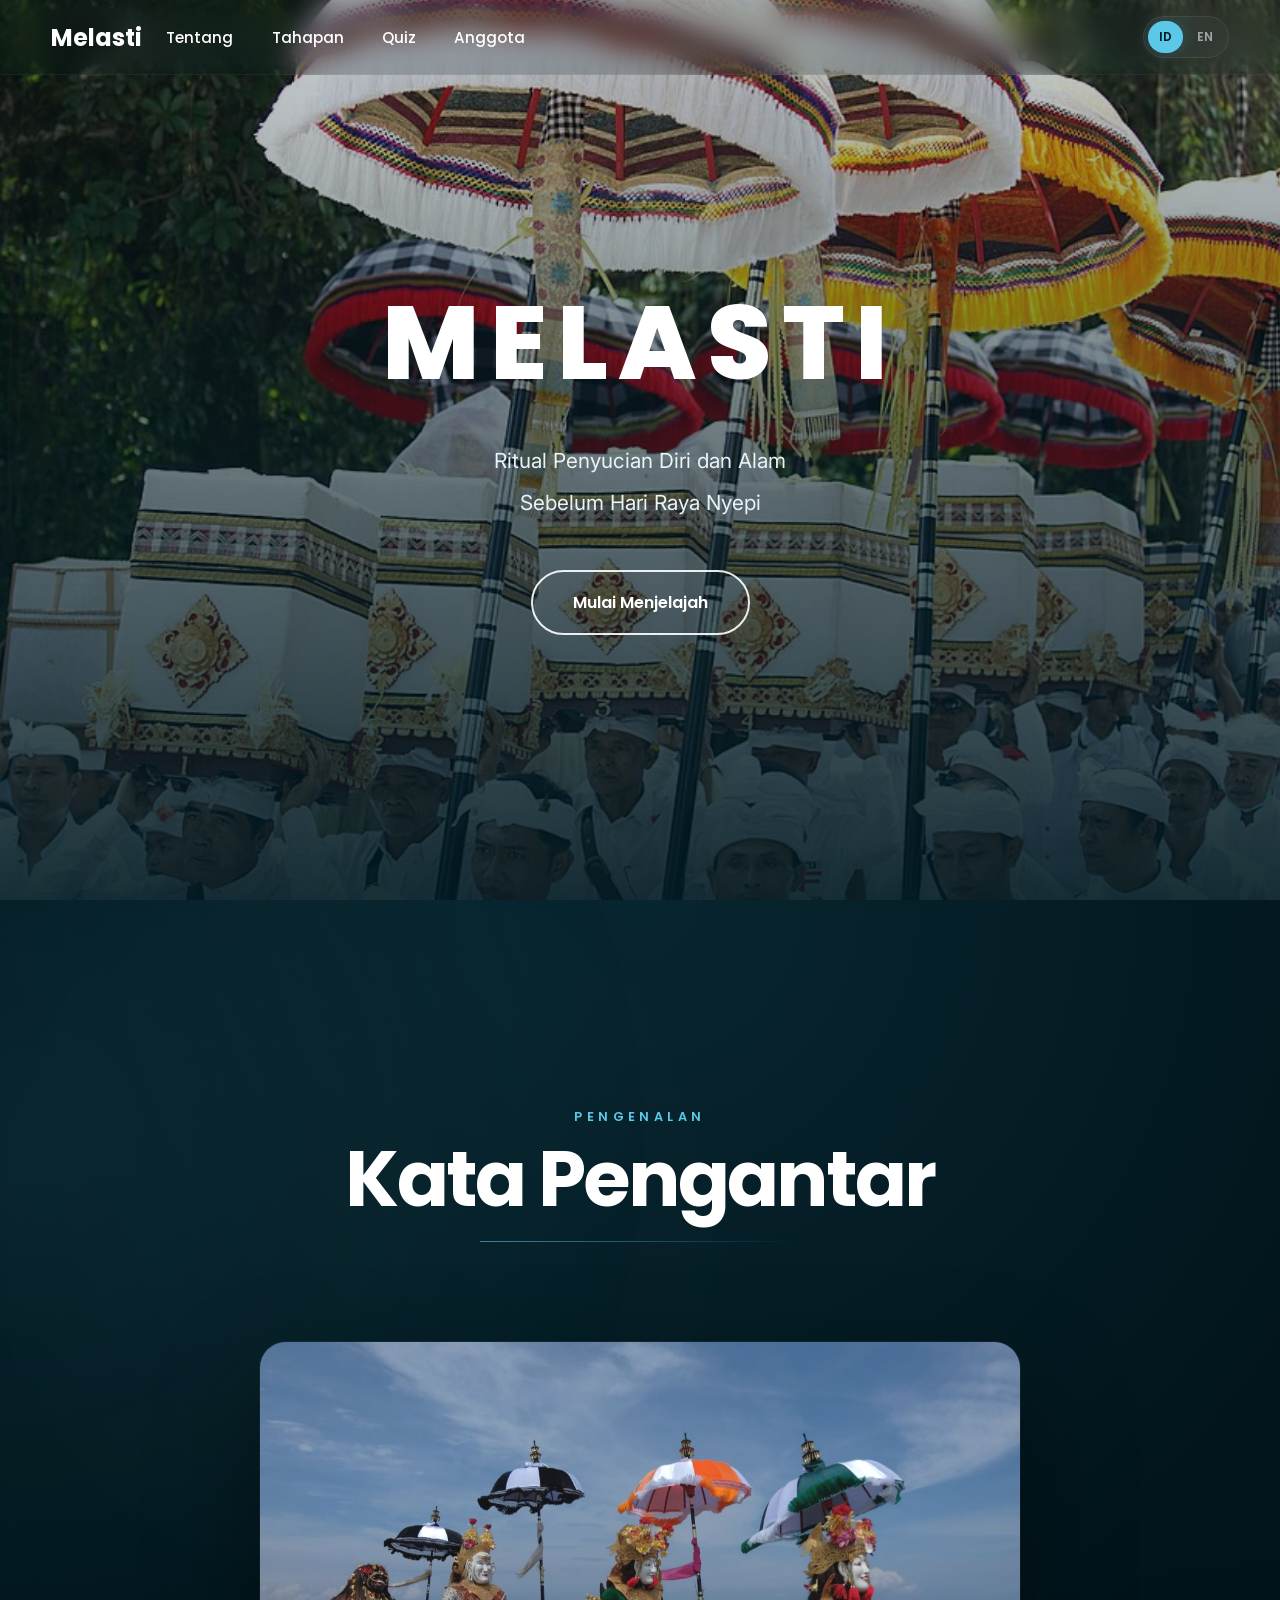
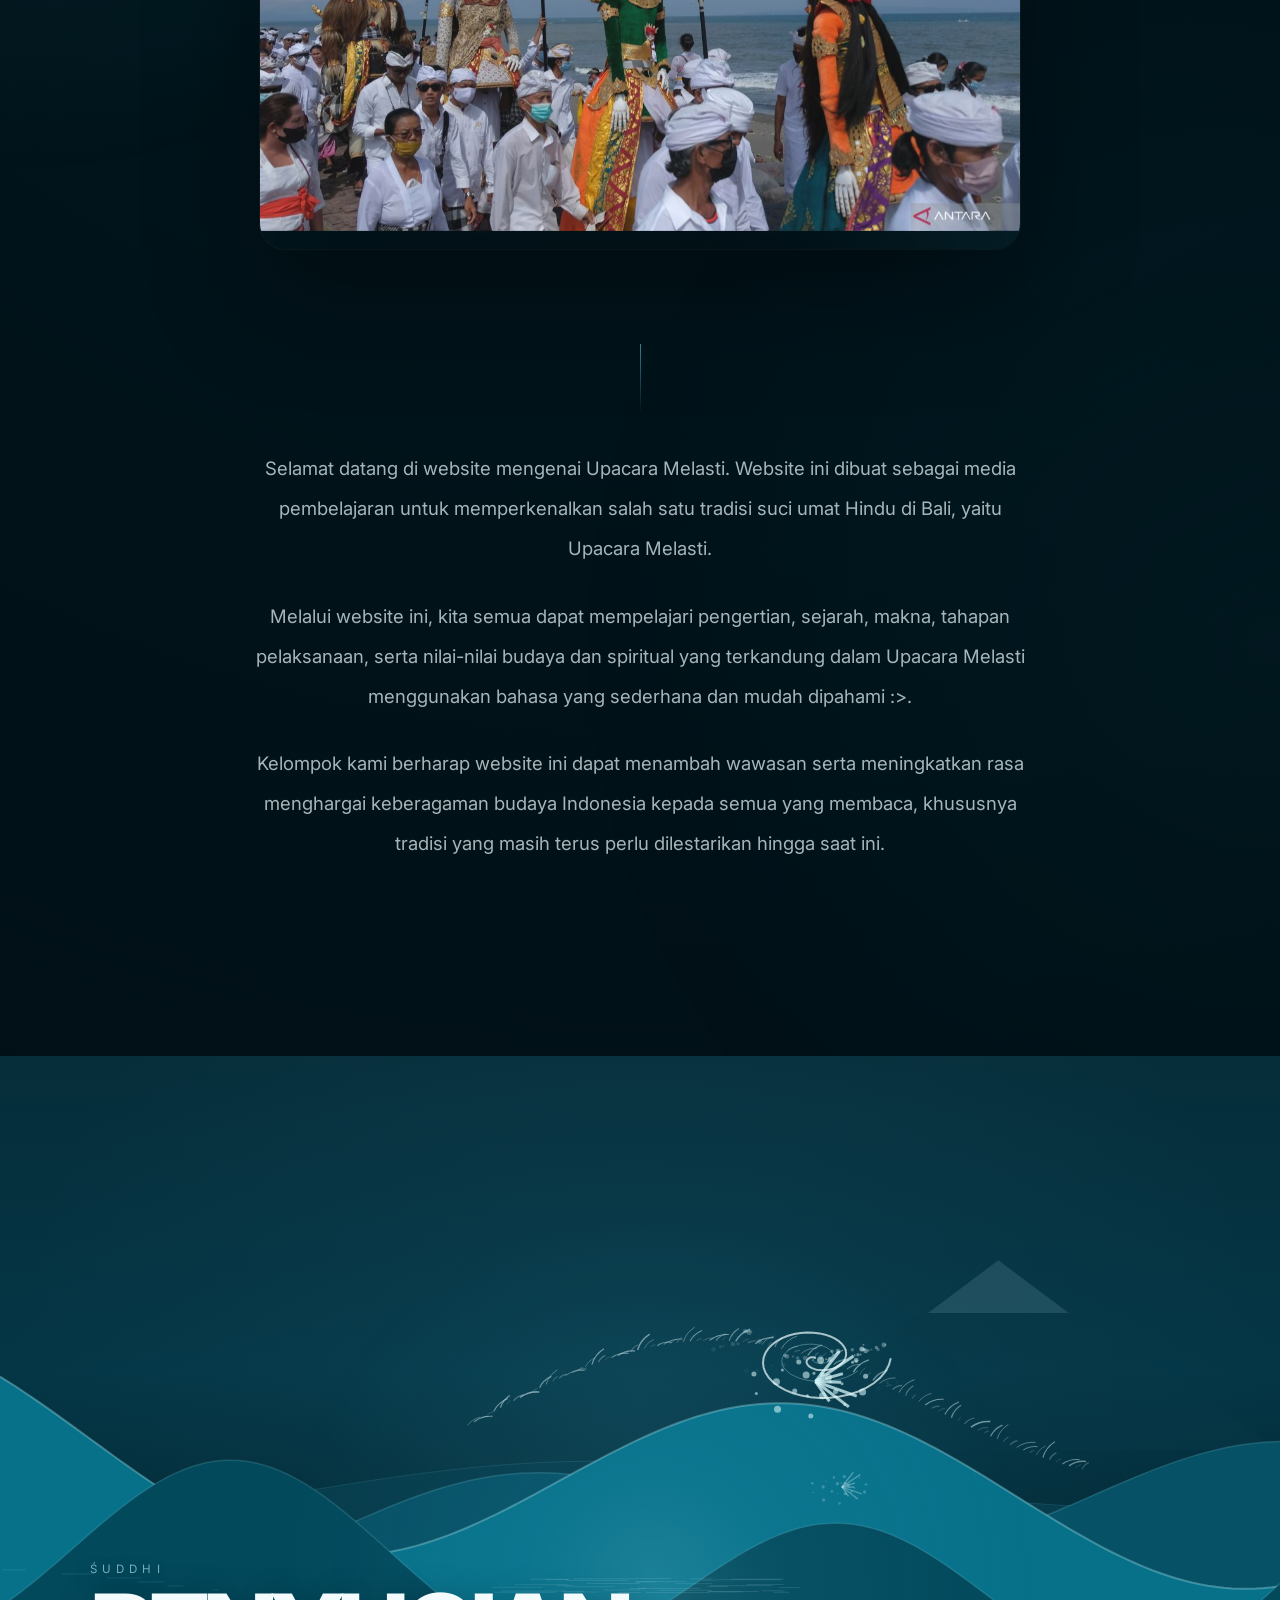
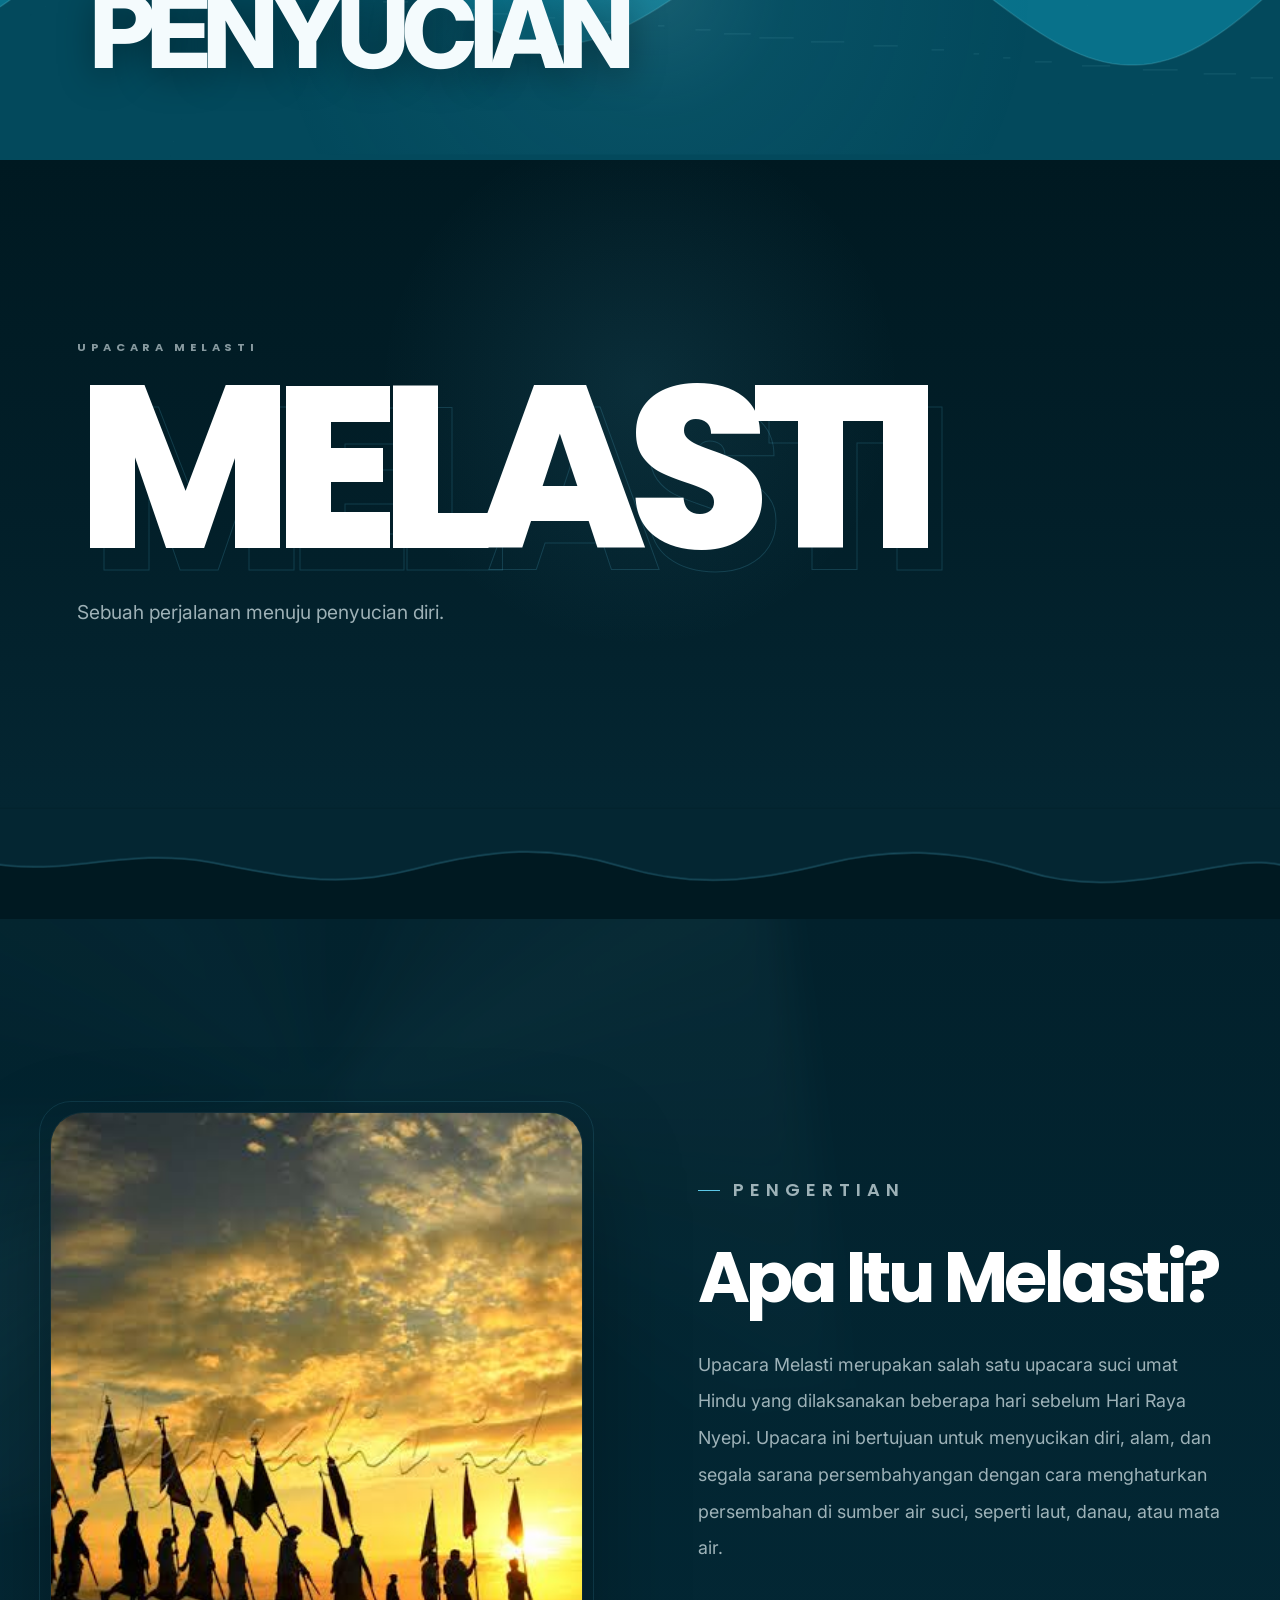
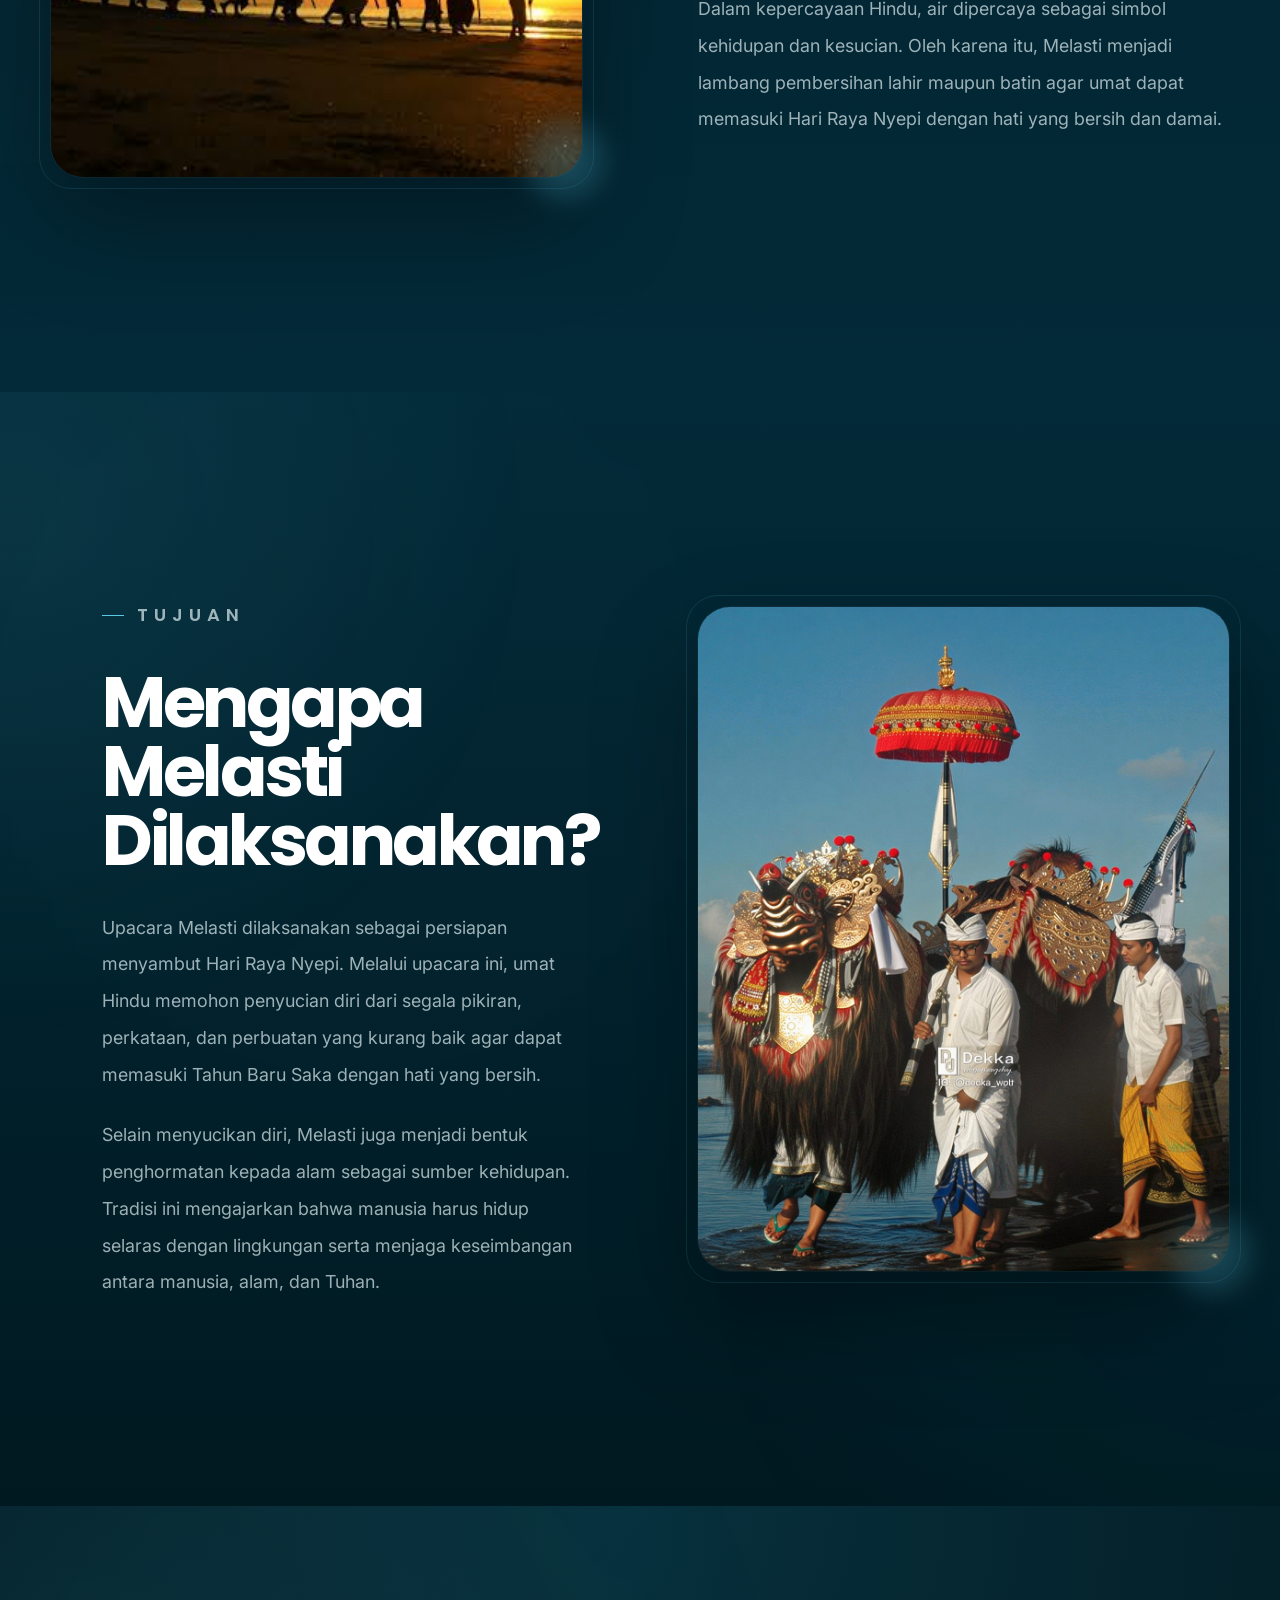
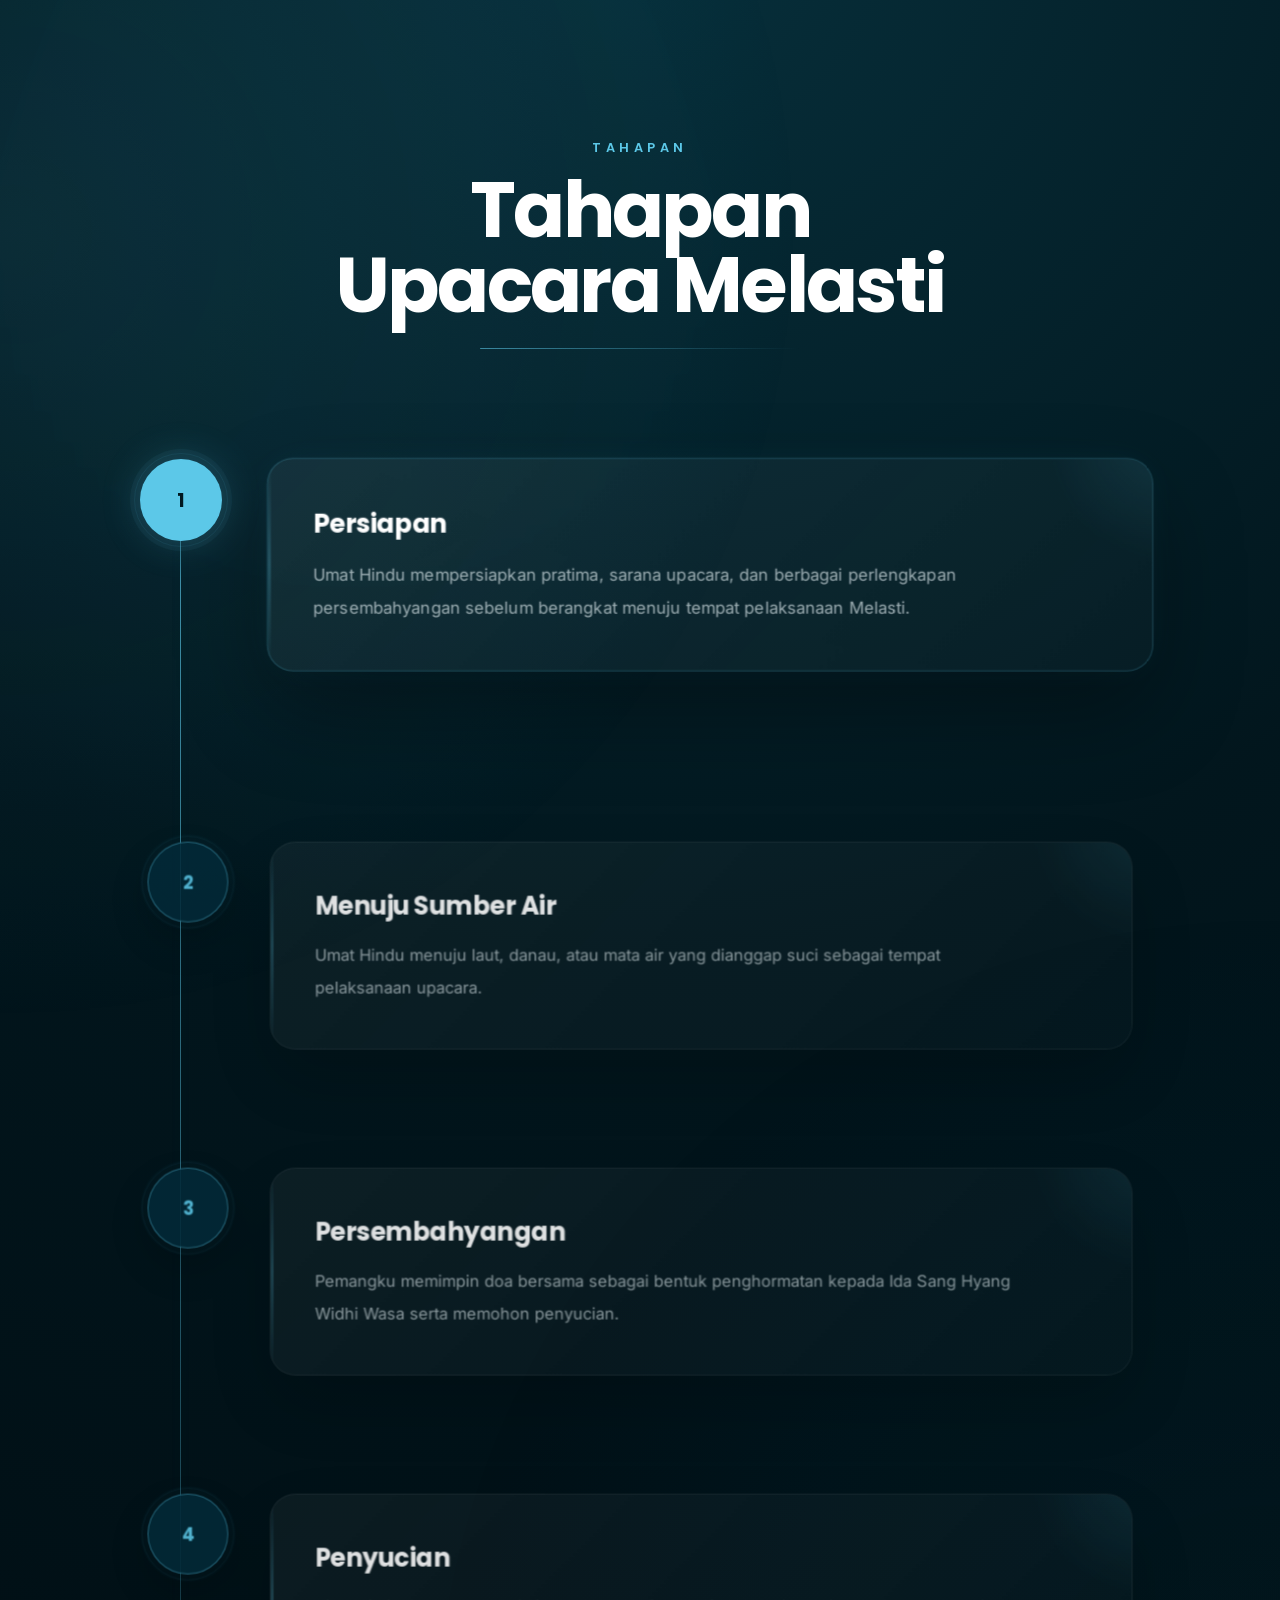
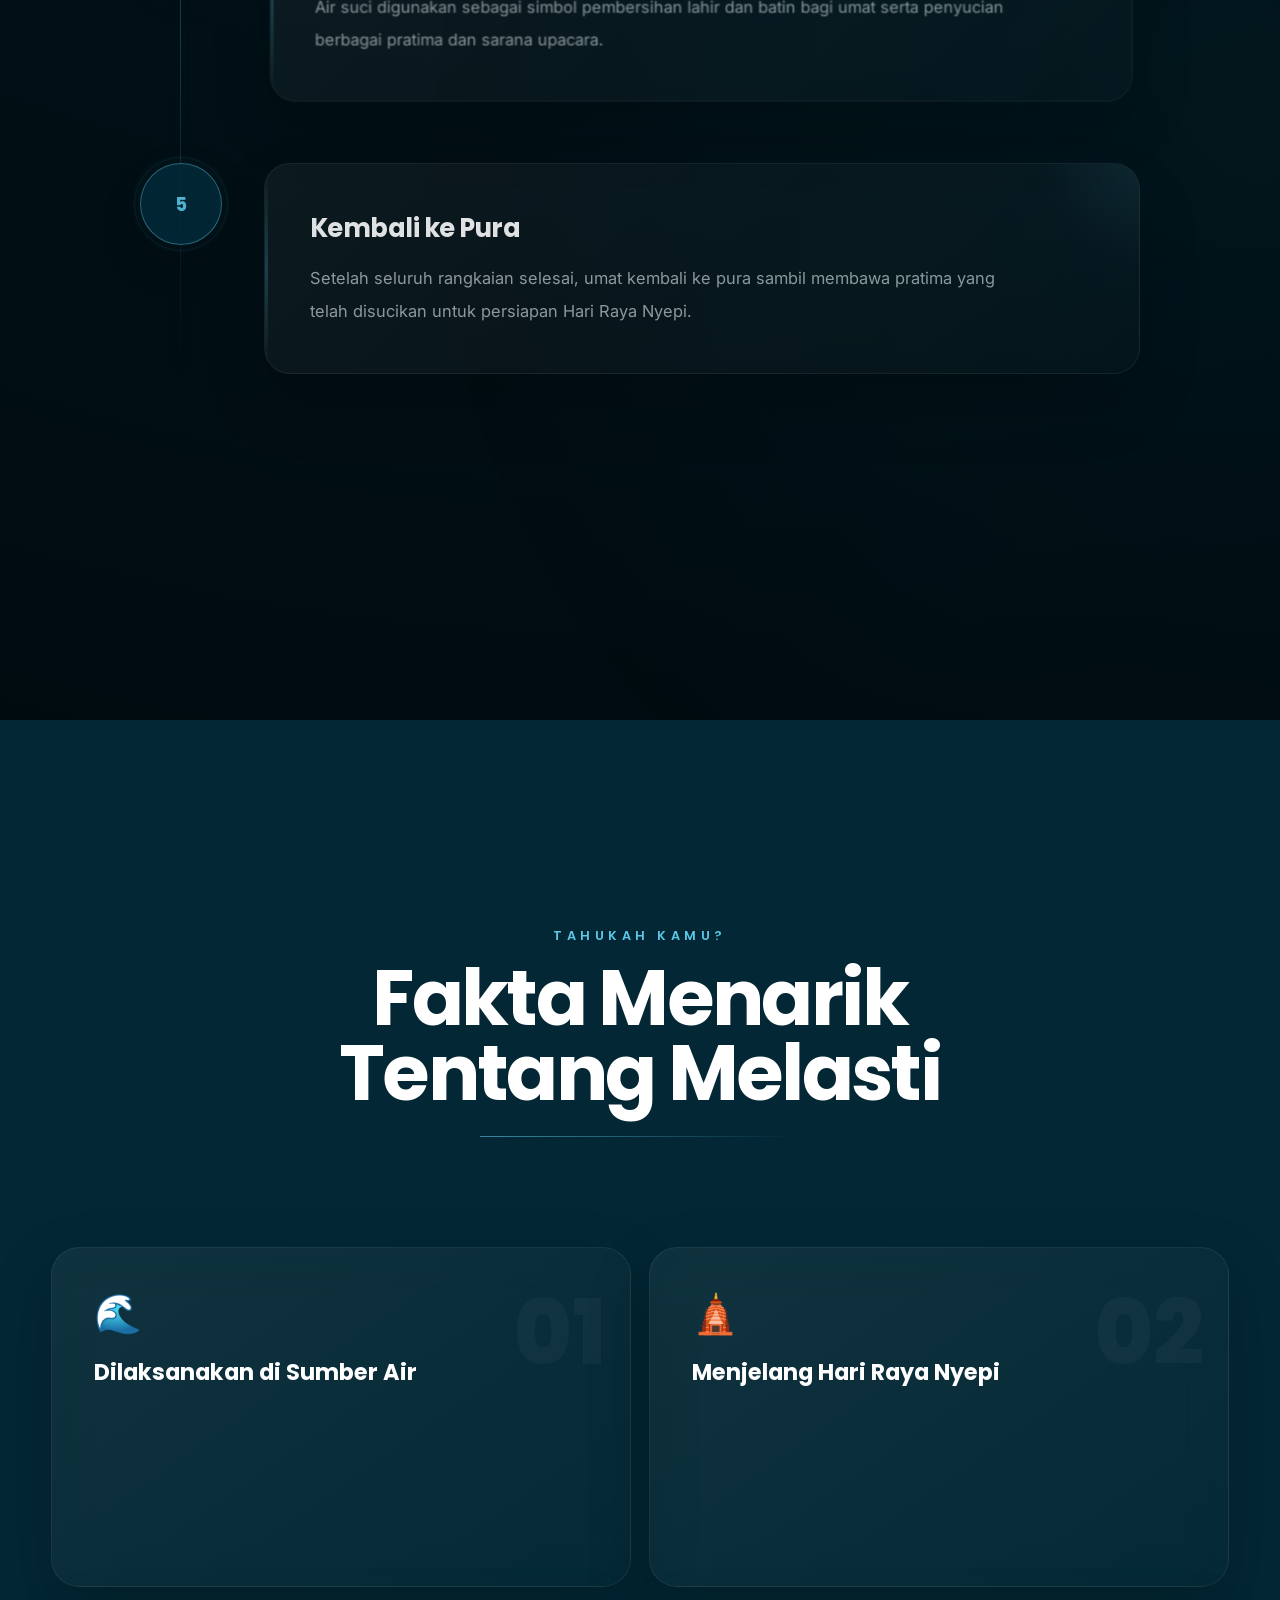
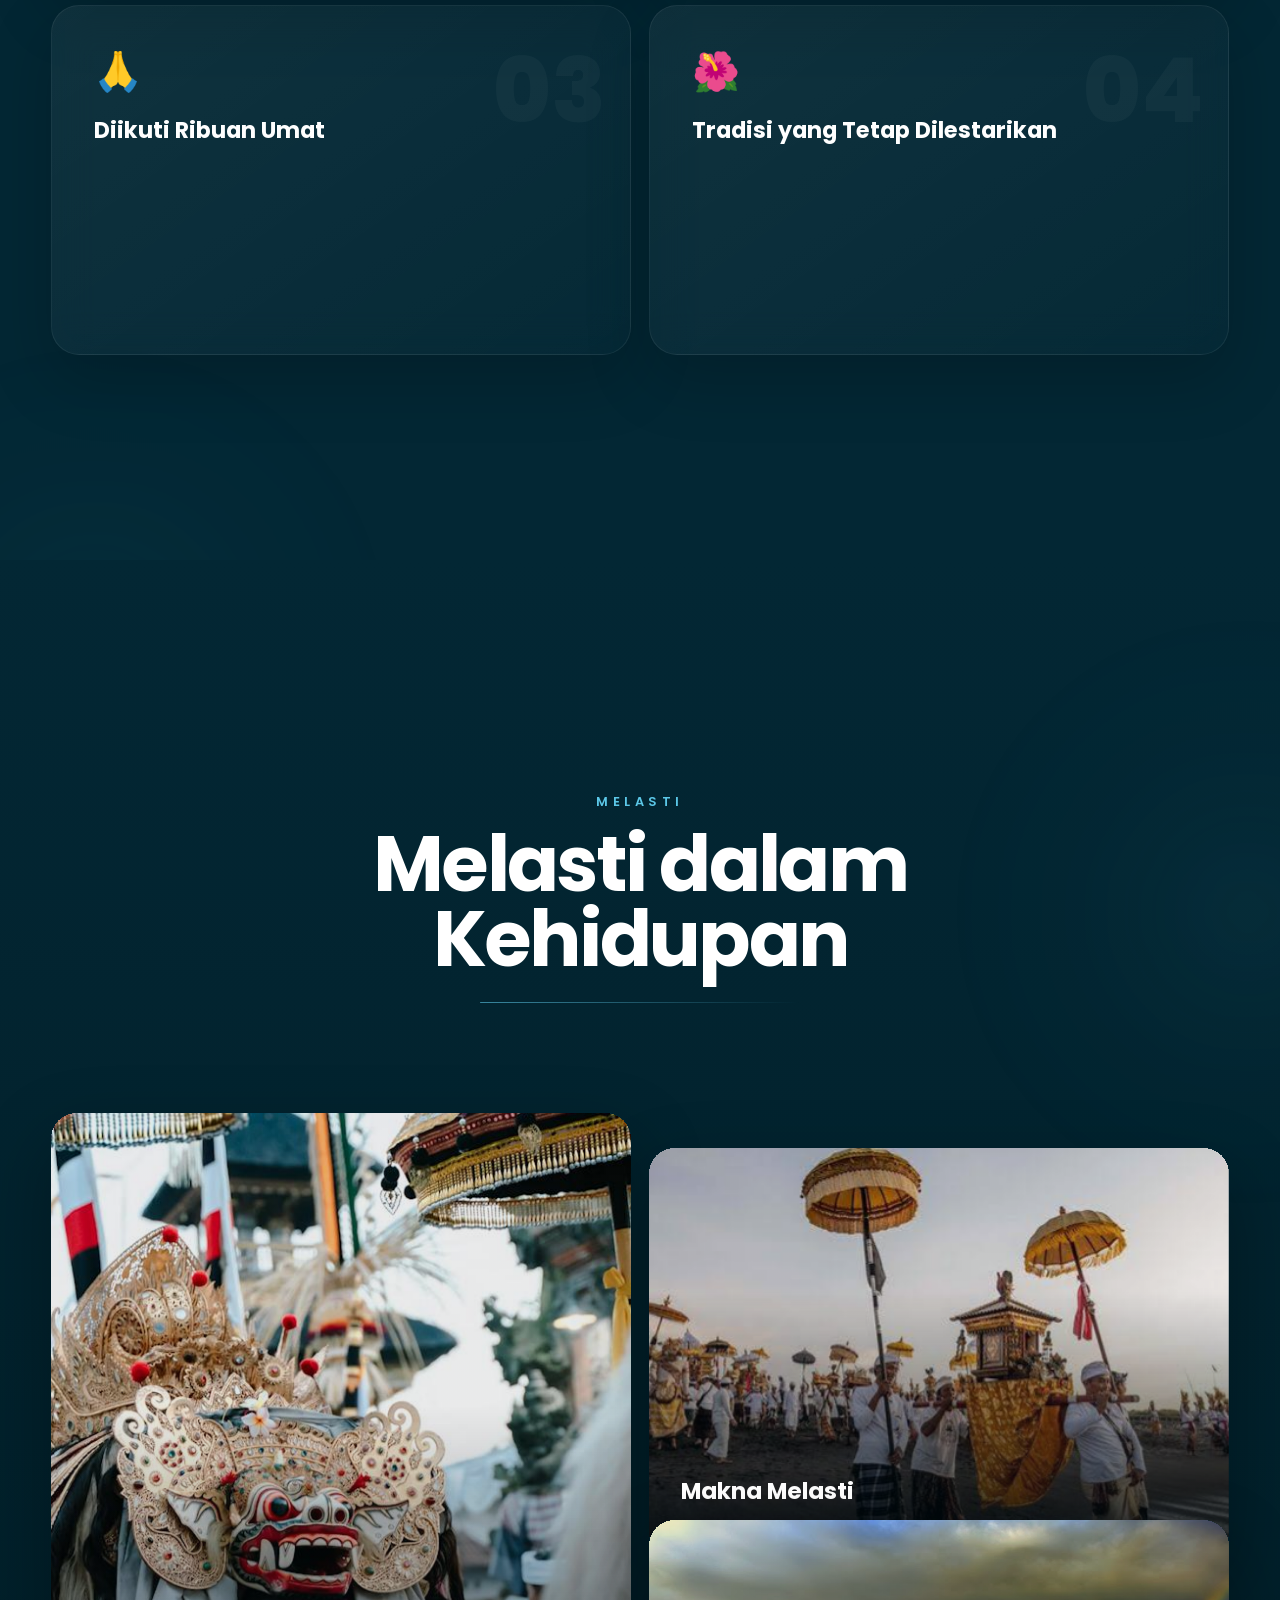
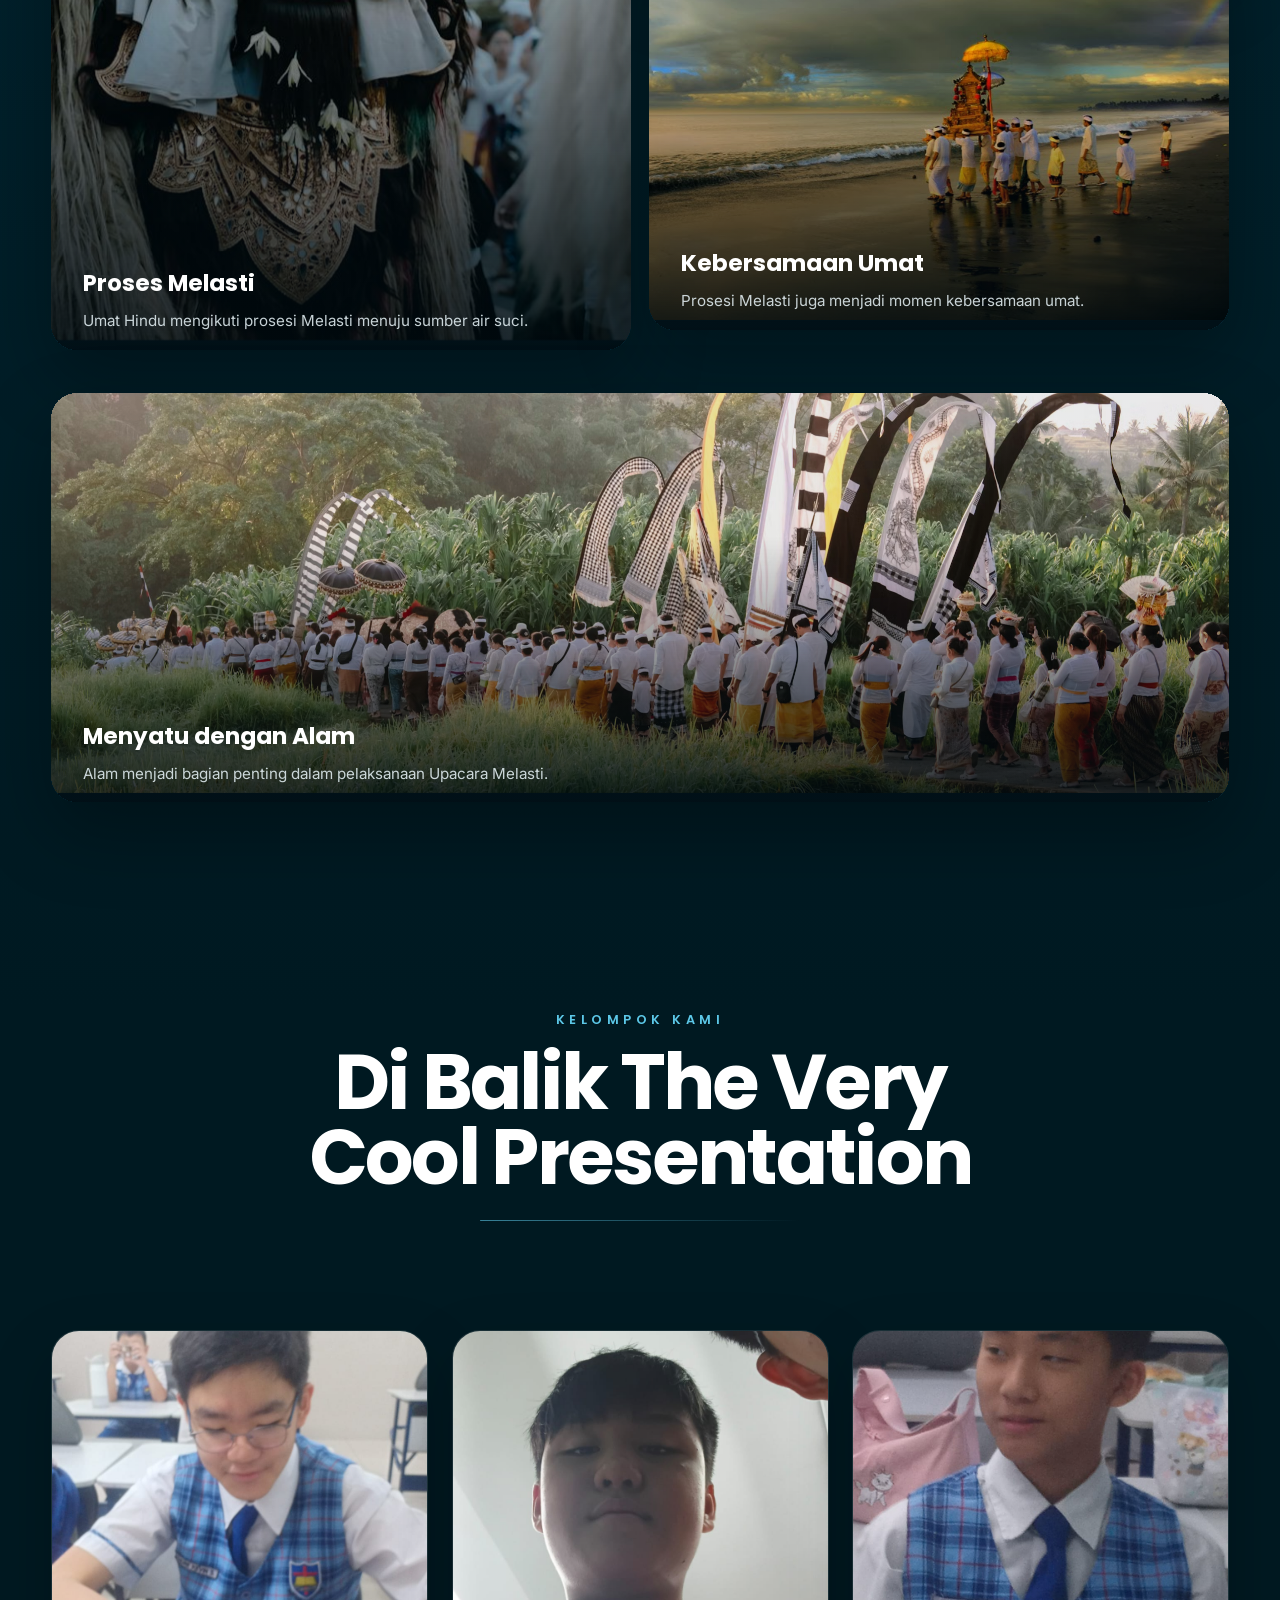
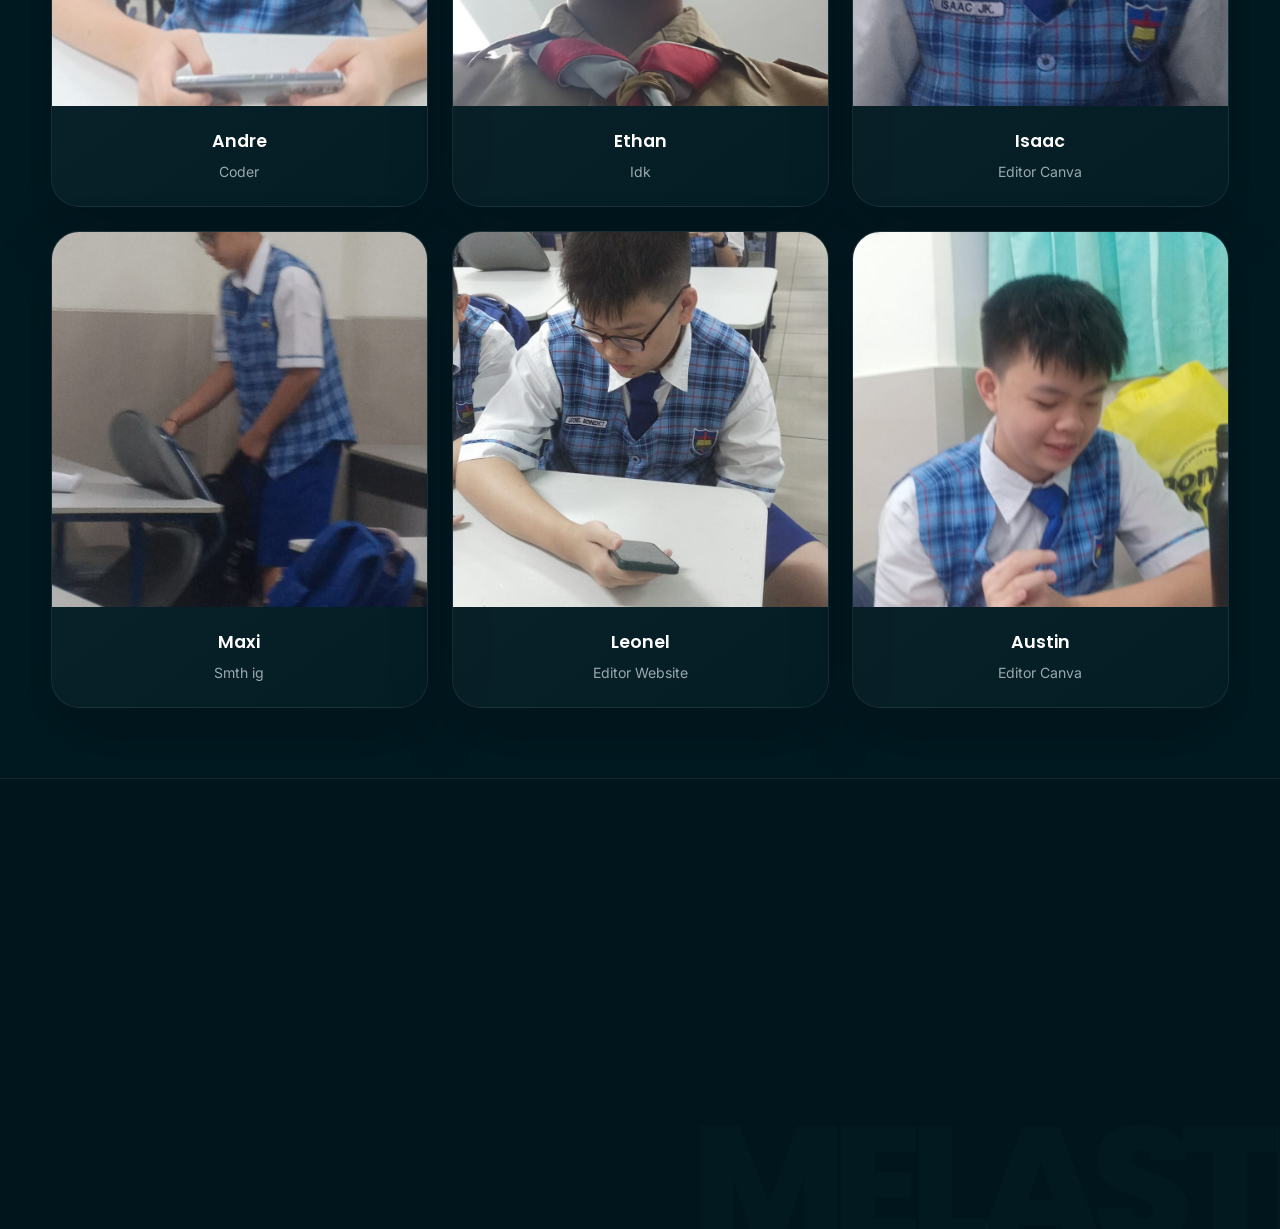
==== commit df4f771c: "Final Final" ====
--- a/index.html
+++ b/index.html
@@ -199,6 +199,47 @@
     </div>
 </section>
 
+<div class="organic-separator" aria-hidden="true">
+    <svg
+        viewBox="0 0 1440 120"
+        preserveAspectRatio="none"
+        xmlns="http://www.w3.org/2000/svg"
+    >
+
+        <path
+            class="separator-main"
+            d="
+                M0 58
+                C90 42 150 76 245 59
+                C330 43 385 28 470 51
+                C555 74 620 79 700 54
+                C780 29 850 38 925 57
+                C1000 76 1070 73 1145 49
+                C1230 22 1300 45 1370 56
+                C1400 61 1425 58 1440 52
+                L1440 120
+                L0 120
+                Z
+            "
+        />
+
+        <path
+            class="separator-line"
+            d="
+                M0 58
+                C90 42 150 76 245 59
+                C330 43 385 28 470 51
+                C555 74 620 79 700 54
+                C780 29 850 38 925 57
+                C1000 76 1070 73 1145 49
+                C1230 22 1300 45 1370 56
+                C1400 61 1425 58 1440 52
+            "
+        />
+
+    </svg>
+</div>
+
 <section id="definition" class="split-section ambient-section ambient-ocean">
 
     <div class="container split-container">
@@ -641,7 +682,7 @@
                     </h3>
 
                     <p>
-                        Giggity giggity goo
+                        Idk
                     </p>
 
                 </div>
@@ -693,7 +734,7 @@
                     </h3>
 
                     <p>
-                        Idk
+                        Smth ig
                     </p>
 
                 </div>
--- a/style.css
+++ b/style.css
@@ -7431,3 +7431,117 @@
 
 }
 
+/* ============================================================
+   CINEMATIC SECTION HEADINGS
+   ============================================================ */
+
+.section-heading {
+    position: relative;
+}
+
+.section-heading .section-label {
+    opacity: 0;
+    transform: translateY(18px);
+    letter-spacing: .55em;
+
+    transition:
+        opacity .7s ease,
+        transform .8s cubic-bezier(.22,.61,.36,1),
+        letter-spacing 1s cubic-bezier(.22,.61,.36,1);
+}
+
+.section-heading h2 {
+    position: relative;
+
+    opacity: 0;
+    transform: translateY(35px);
+
+    letter-spacing: -.035em;
+
+    transition:
+        opacity .9s .08s ease,
+        transform 1s .08s cubic-bezier(.22,.61,.36,1),
+        letter-spacing 1.1s .08s cubic-bezier(.22,.61,.36,1);
+}
+
+.section-heading::after {
+    content: "";
+
+    display: block;
+
+    width: 0;
+    height: 1px;
+
+    margin-top: 1.5rem;
+
+    background:
+        linear-gradient(
+            90deg,
+            rgba(92,200,232,.8),
+            rgba(92,200,232,0)
+        );
+
+    transition:
+        width 1.1s .25s cubic-bezier(.22,.61,.36,1);
+}
+
+
+/* active */
+
+.section-heading.show .section-label {
+    opacity: 1;
+    transform: translateY(0);
+    letter-spacing: .35em;
+}
+
+.section-heading.show h2 {
+    opacity: 1;
+    transform: translateY(0);
+    letter-spacing: -.035em;
+}
+
+.section-heading.show::after {
+    width: min(320px, 70%);
+}
+
+
+/* reduced motion */
+
+@media (prefers-reduced-motion: reduce) {
+
+    .section-heading .section-label,
+    .section-heading h2 {
+        opacity: 1;
+        transform: none;
+        transition: none;
+    }
+
+    .section-heading::after {
+        width: min(320px, 70%);
+        transition: none;
+    }
+
+}
+
+.organic-separator {
+    --separator-main: #042632;
+    --separator-line: rgba(92, 200, 232, .28);
+}
+
+.organic-separator svg {
+    transform: scaleY(-1) scaleX(1.02);
+    transform-origin: center;
+}
+
+.separator-main {
+    fill: var(--separator-main);
+}
+
+.separator-line {
+    fill: none;
+
+    stroke: var(--separator-line);
+    stroke-width: 1.5;
+
+    vector-effect: non-scaling-stroke;
+}
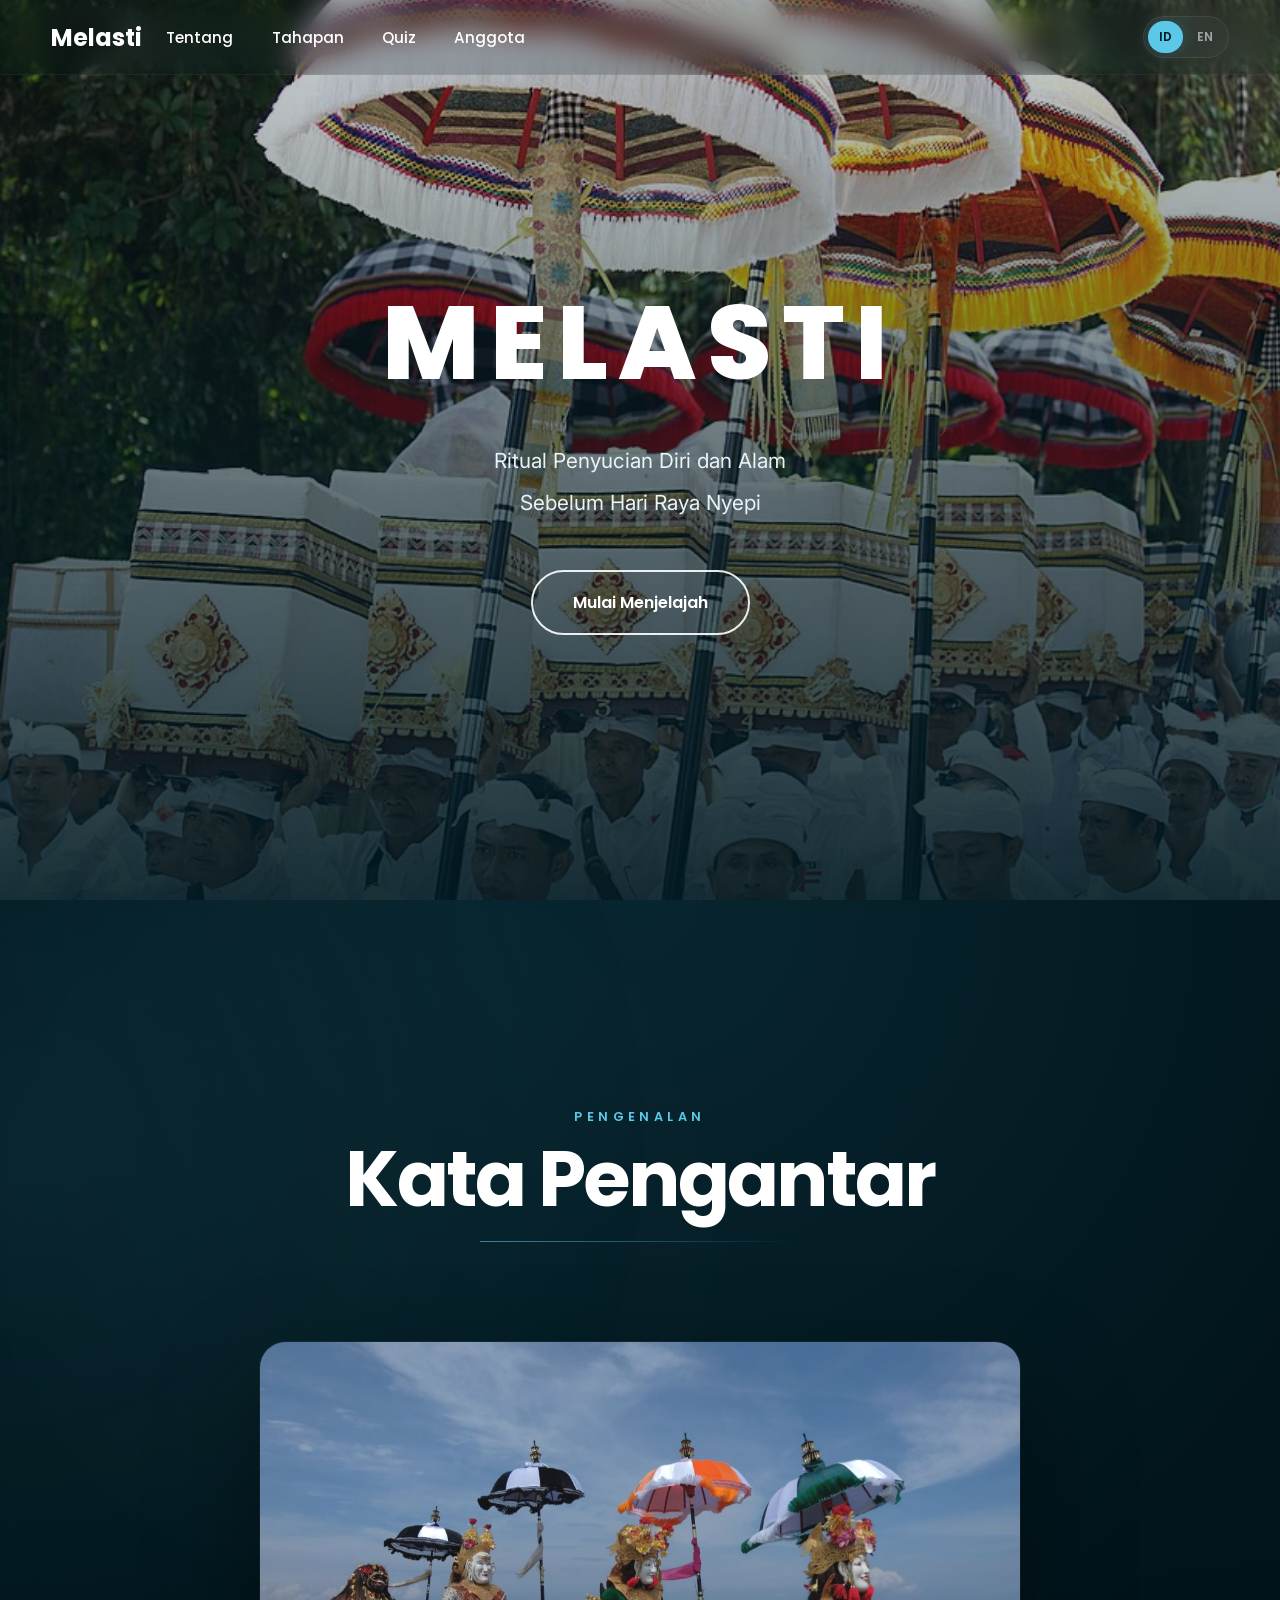
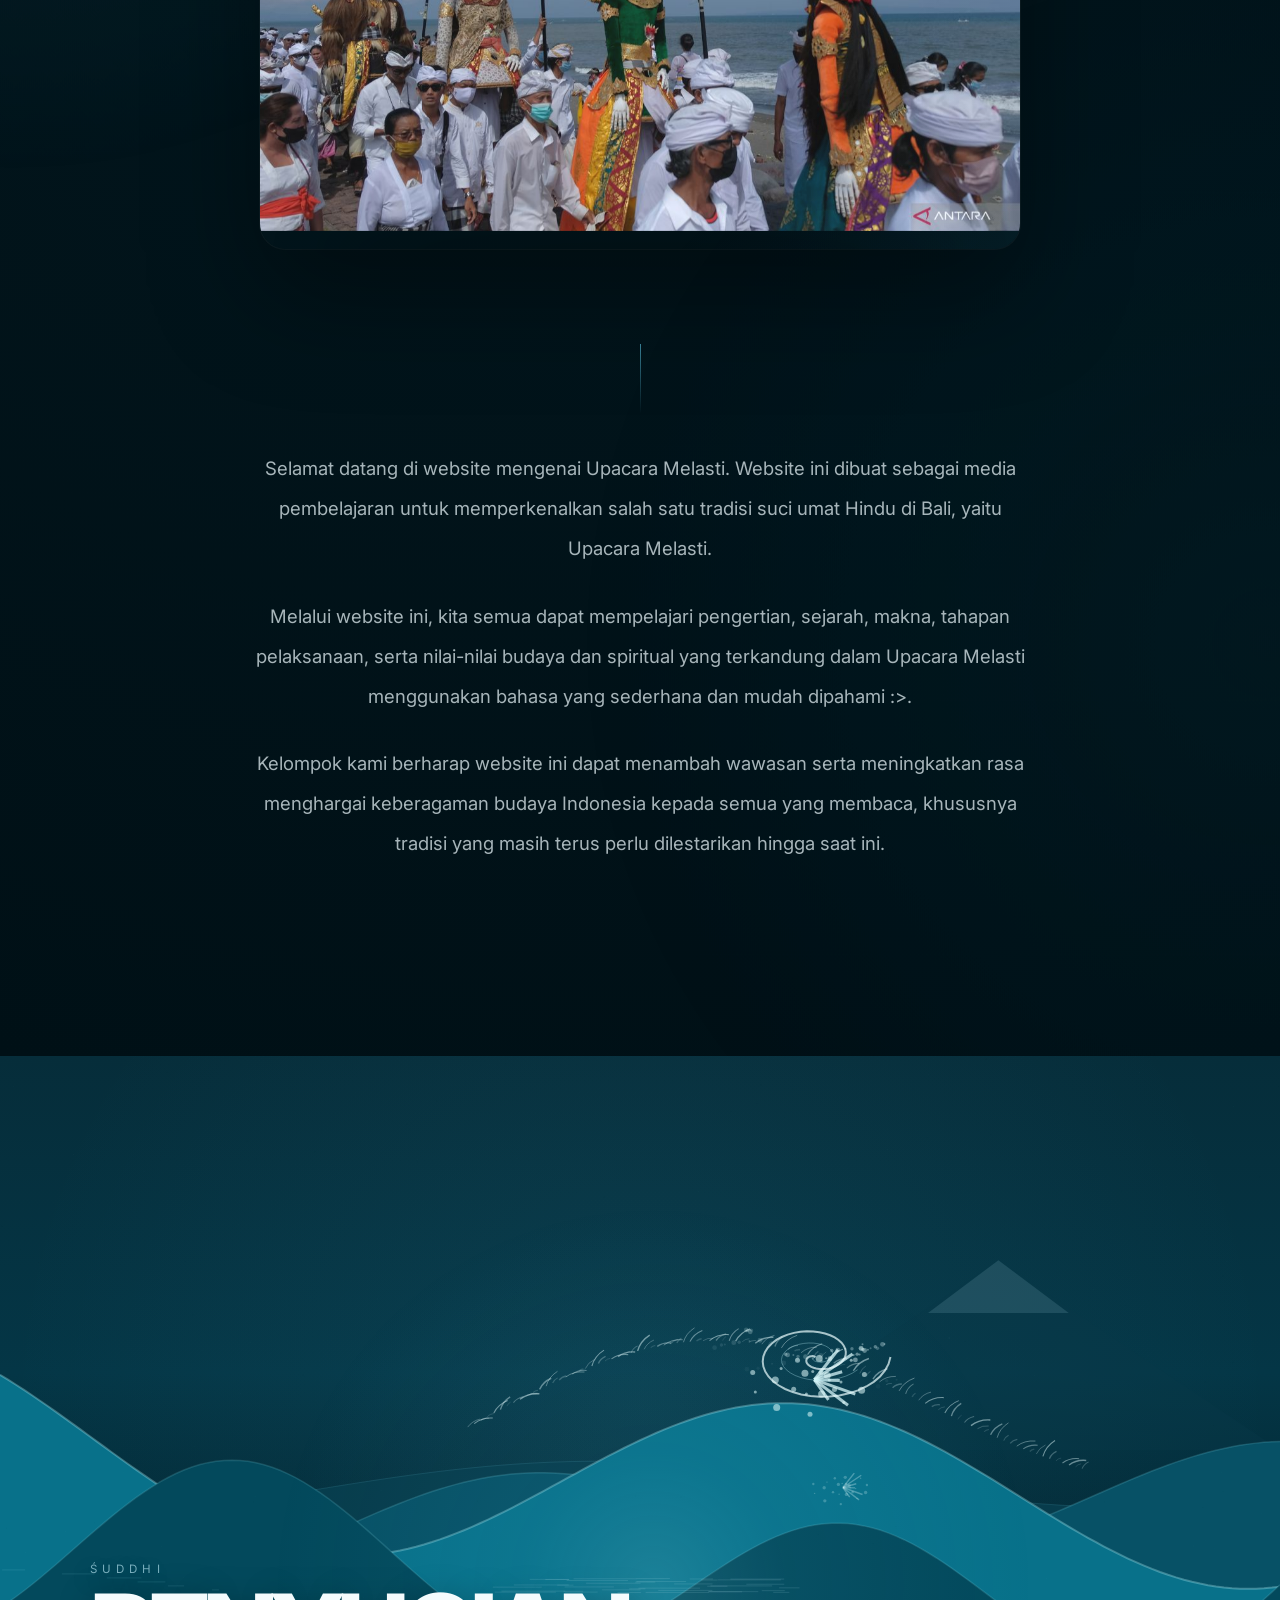
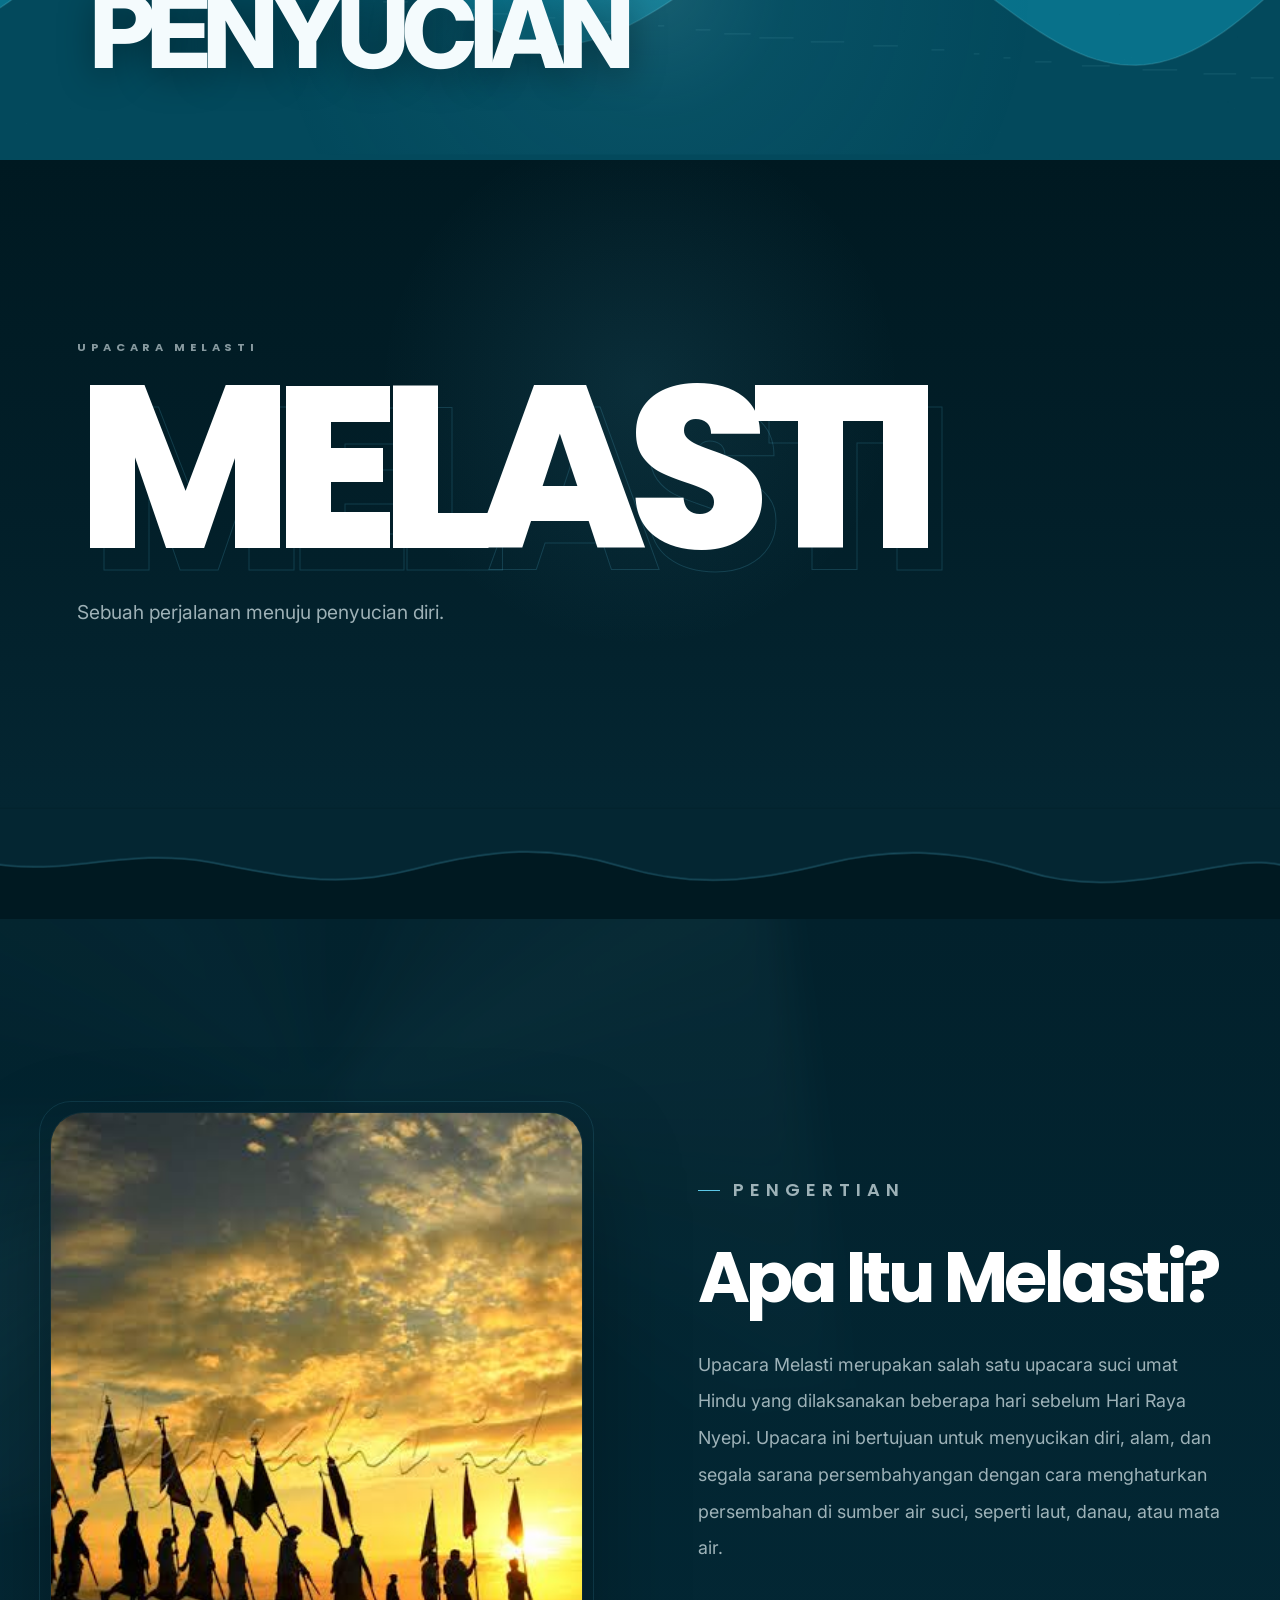
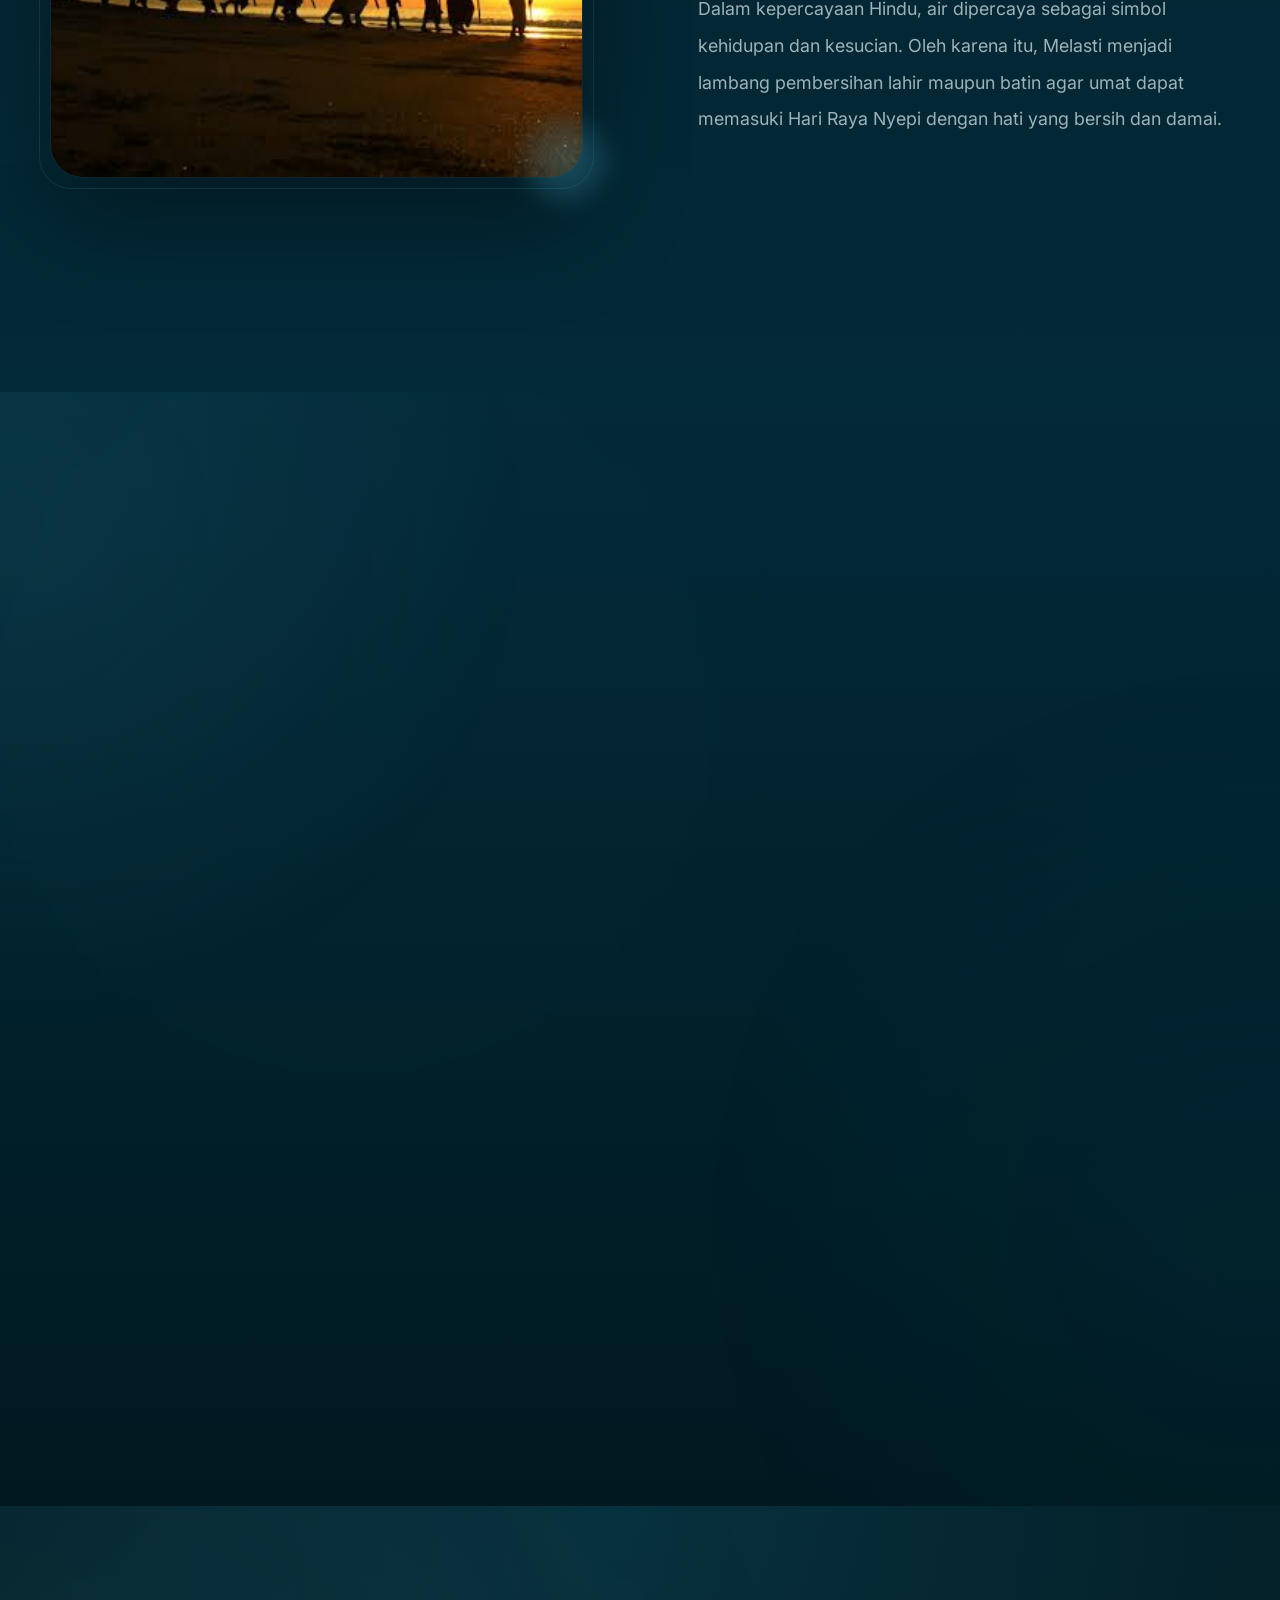
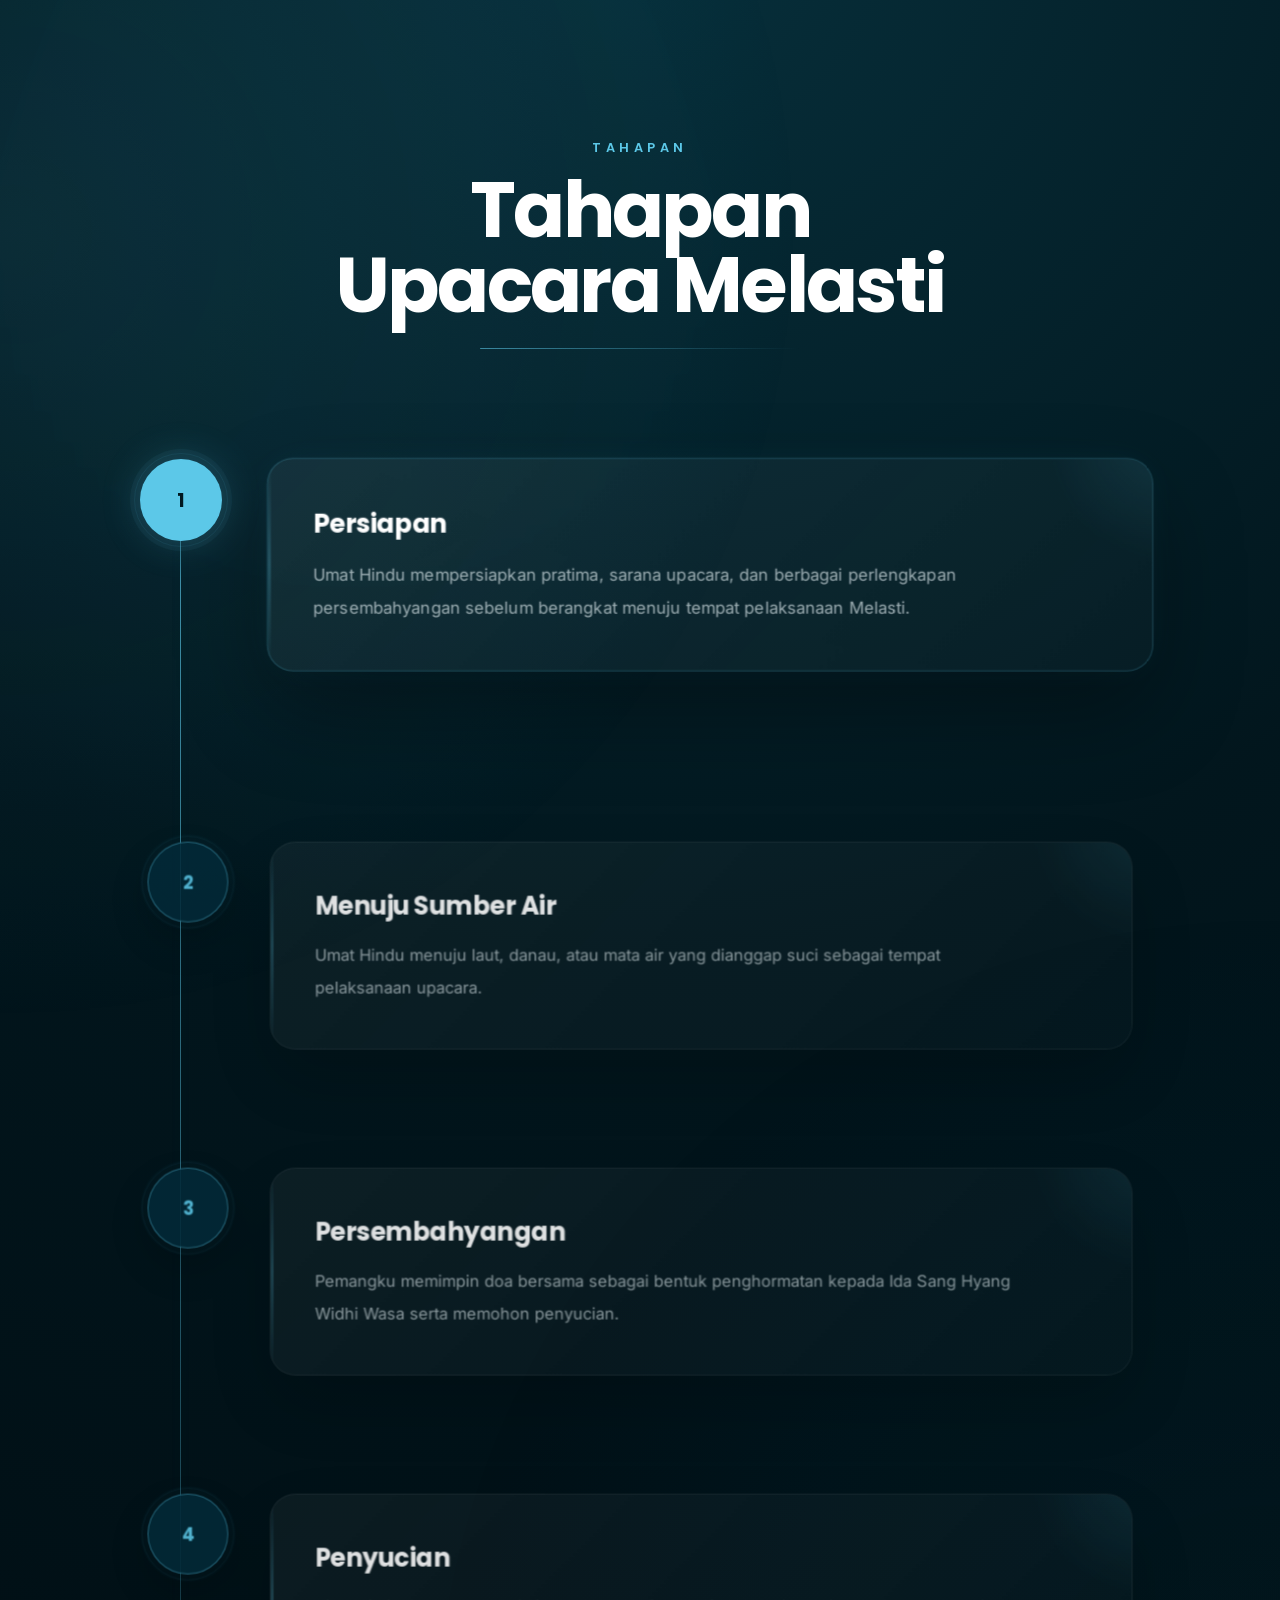
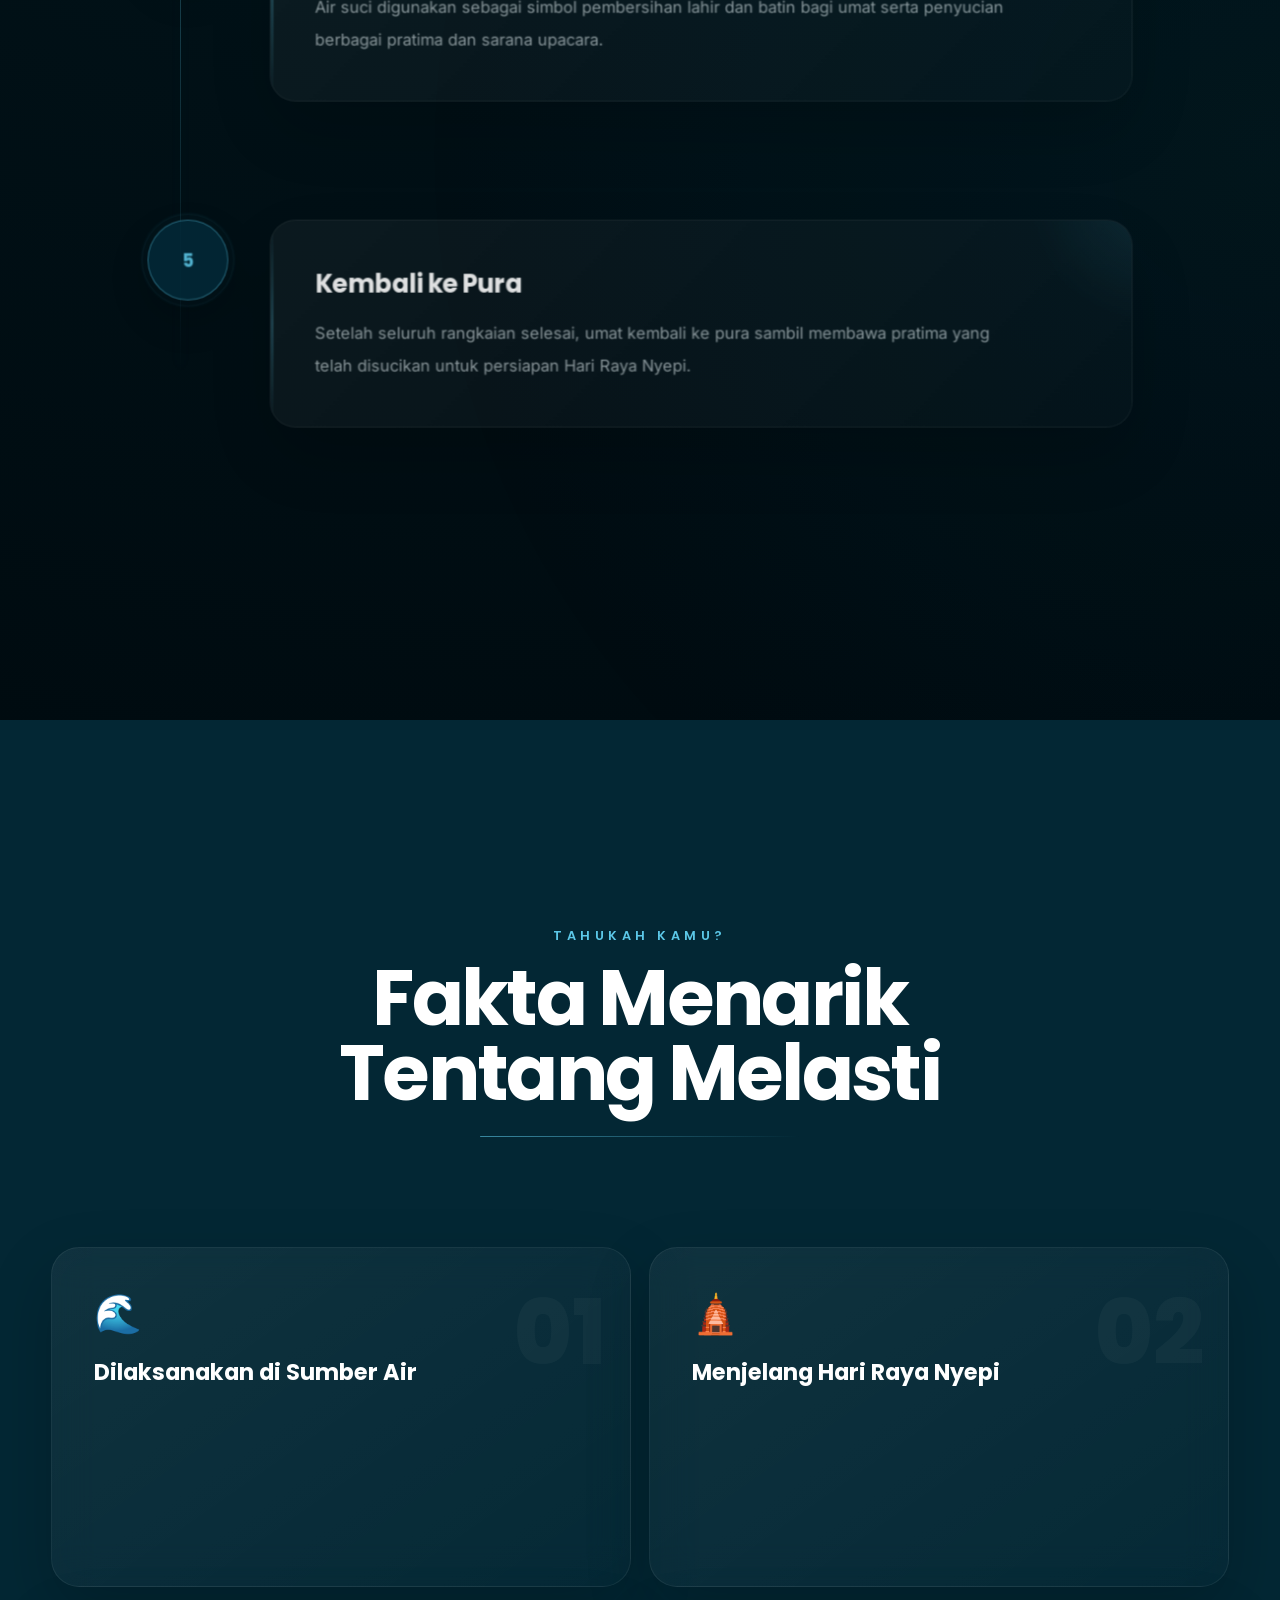
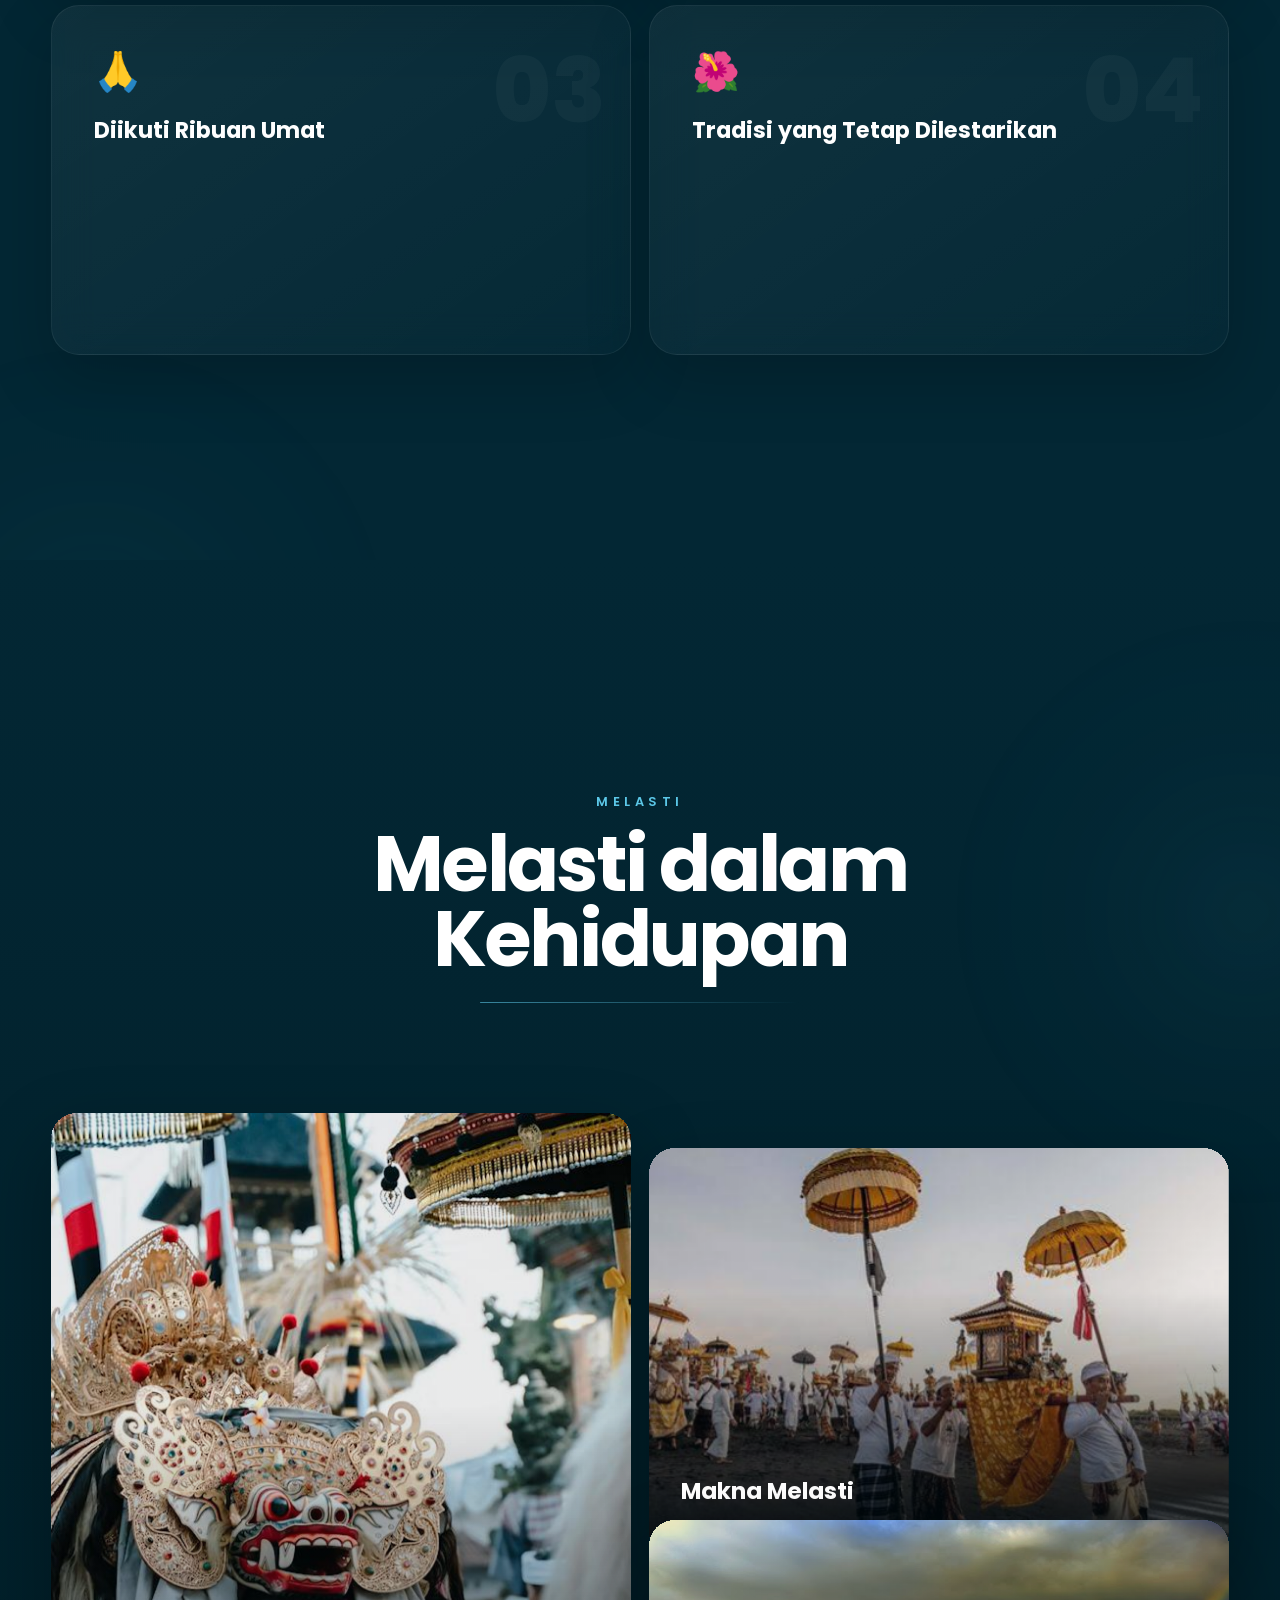
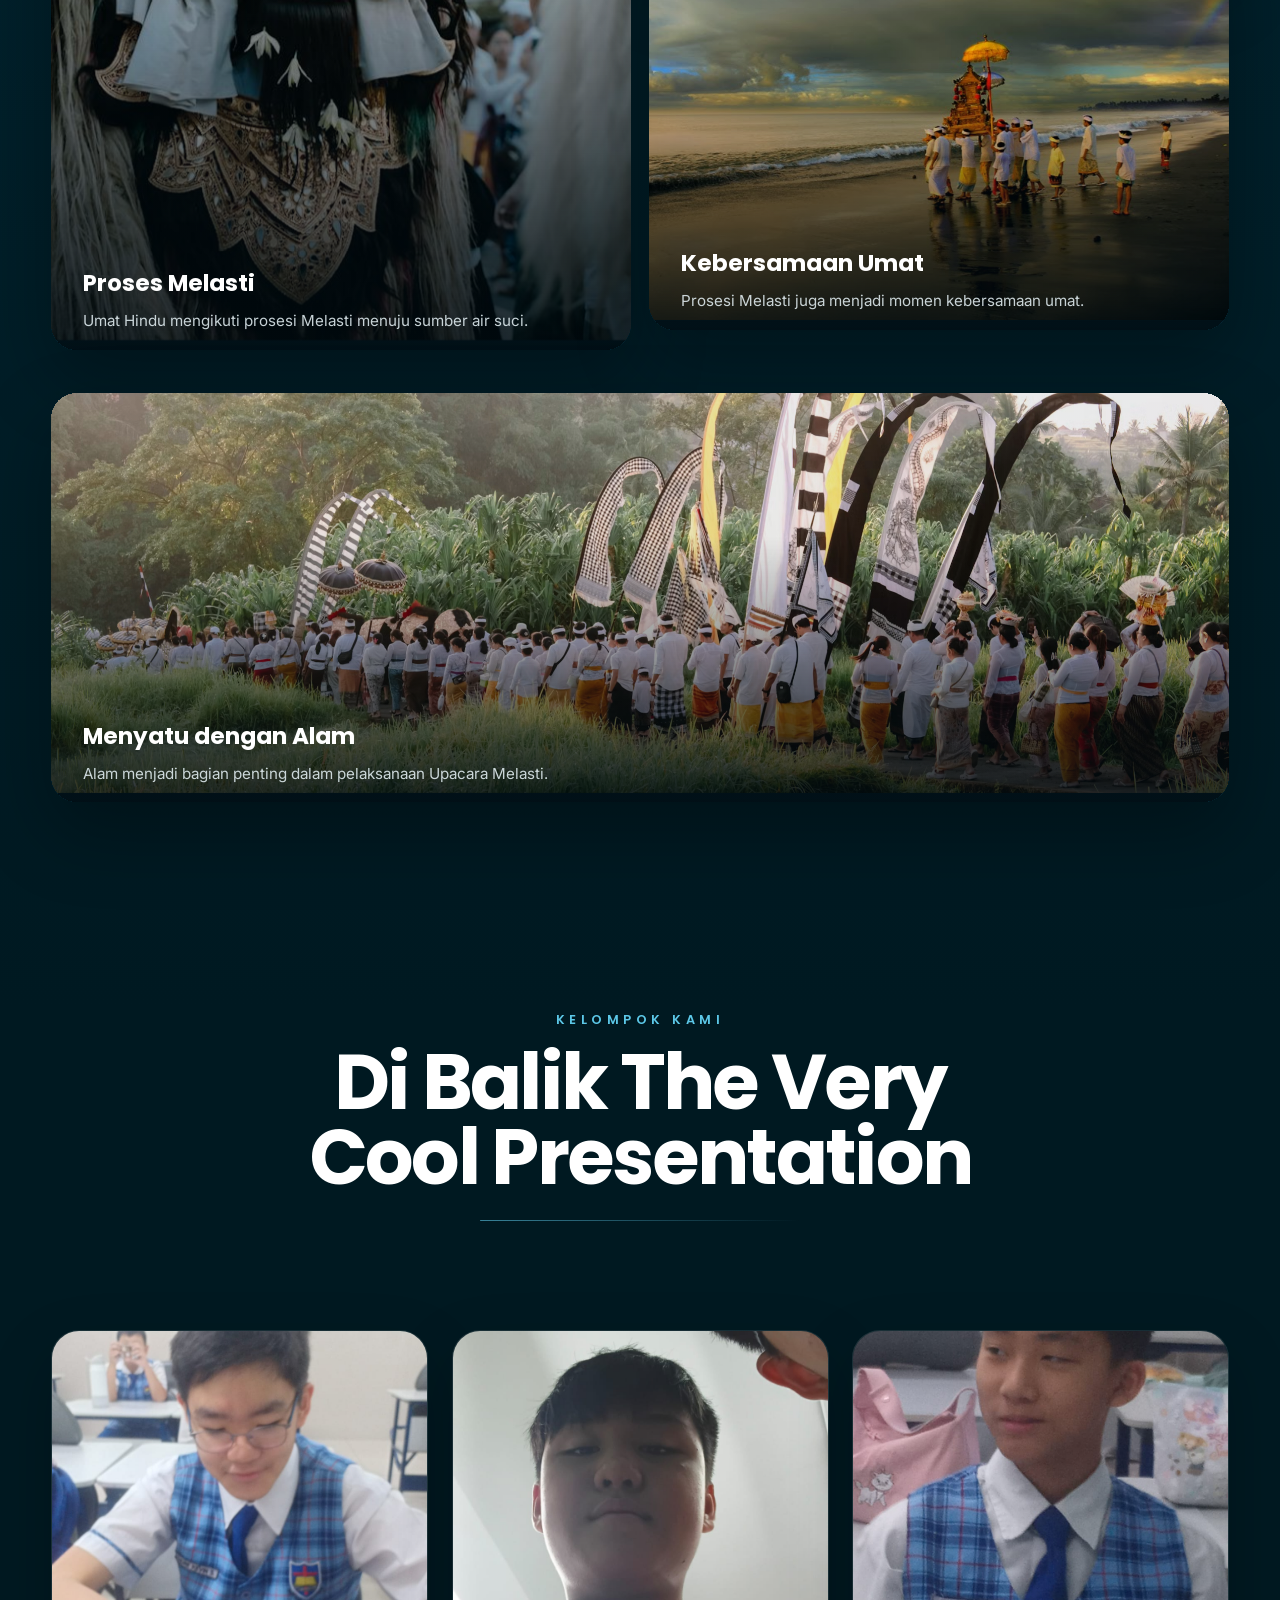
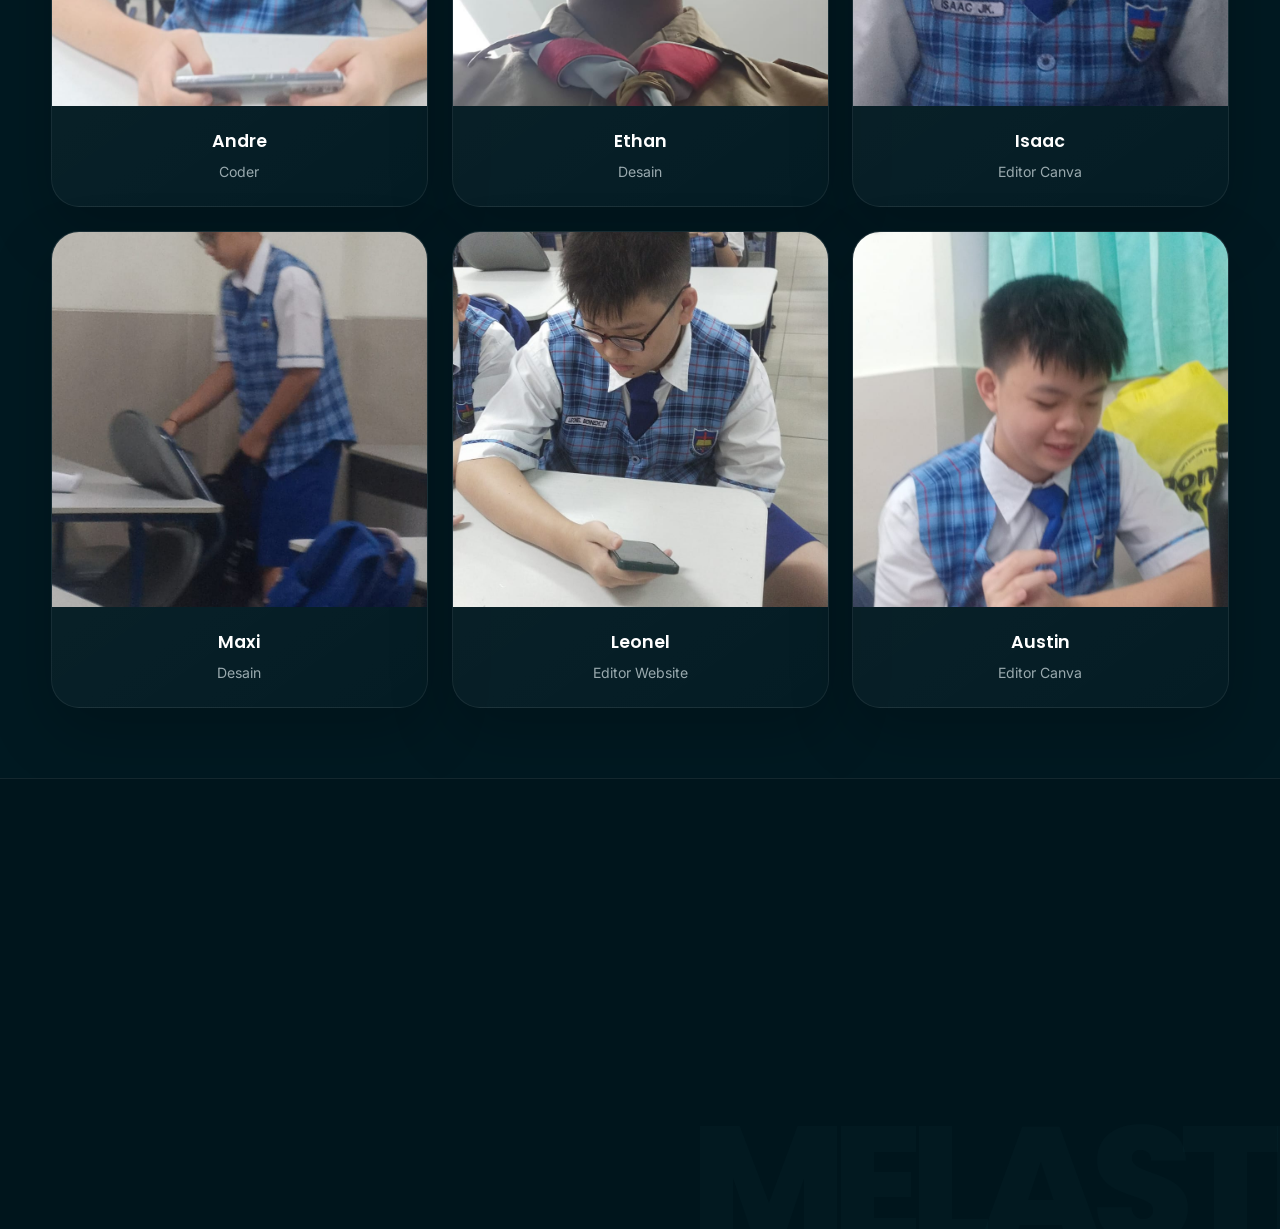
==== commit d5409a36: "Changed Ethan's & Maxi's Status" ====
--- a/index.html
+++ b/index.html
@@ -682,7 +682,7 @@
                     </h3>
 
                     <p>
-                        Idk
+                        Desain
                     </p>
 
                 </div>
@@ -734,7 +734,7 @@
                     </h3>
 
                     <p>
-                        Smth ig
+                        Desain
                     </p>
 
                 </div>
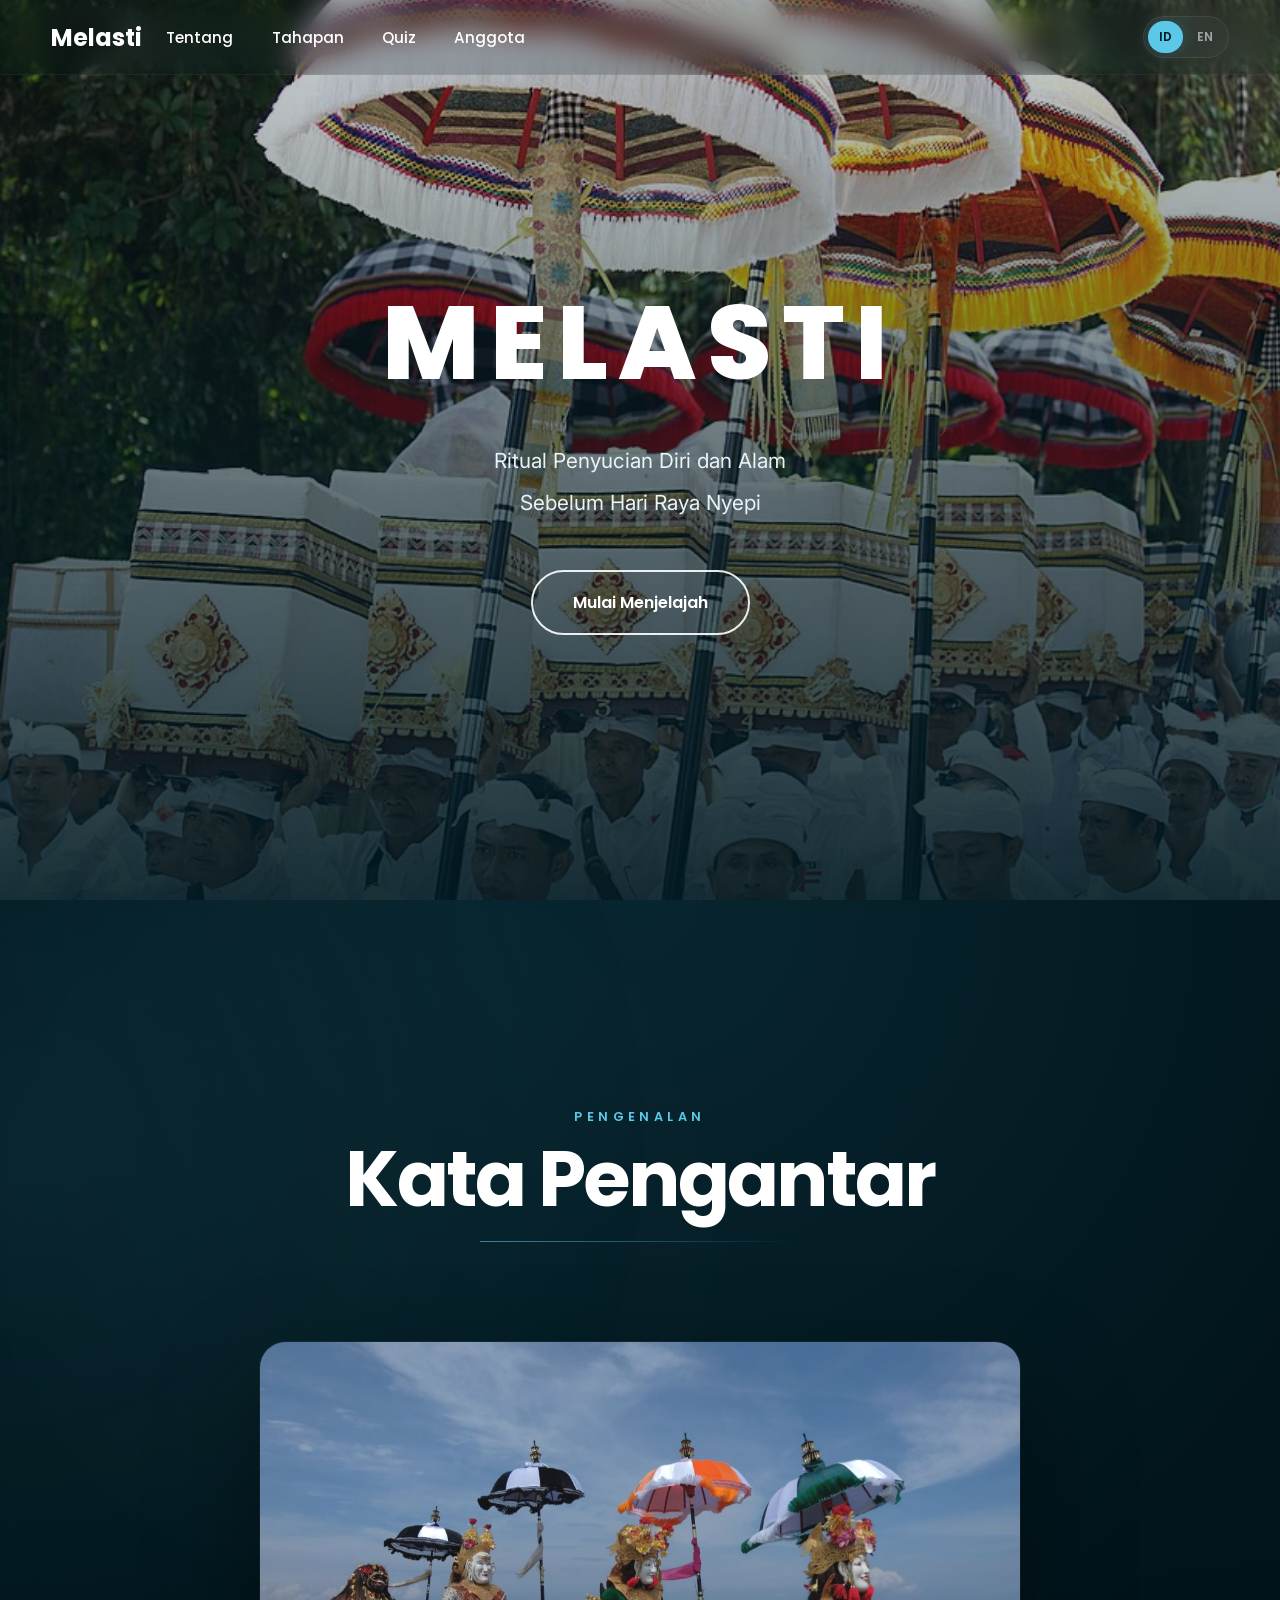
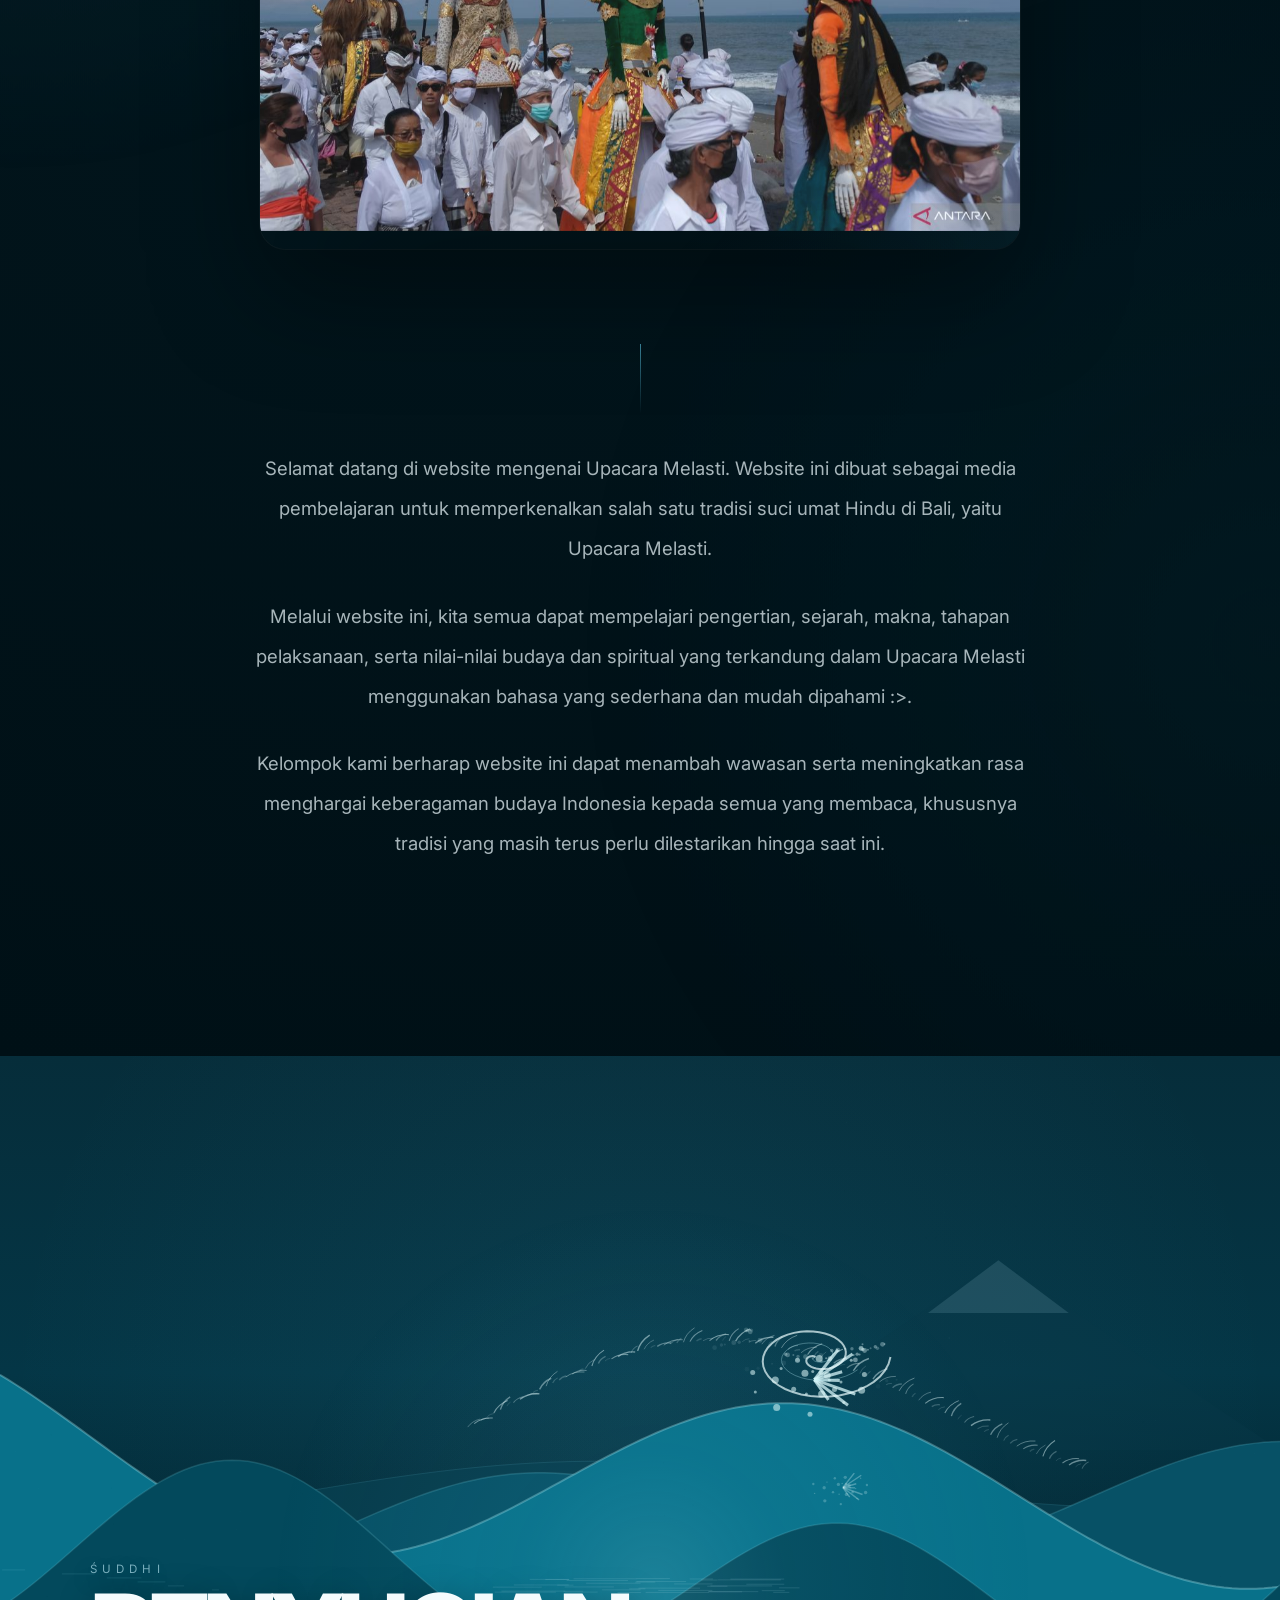
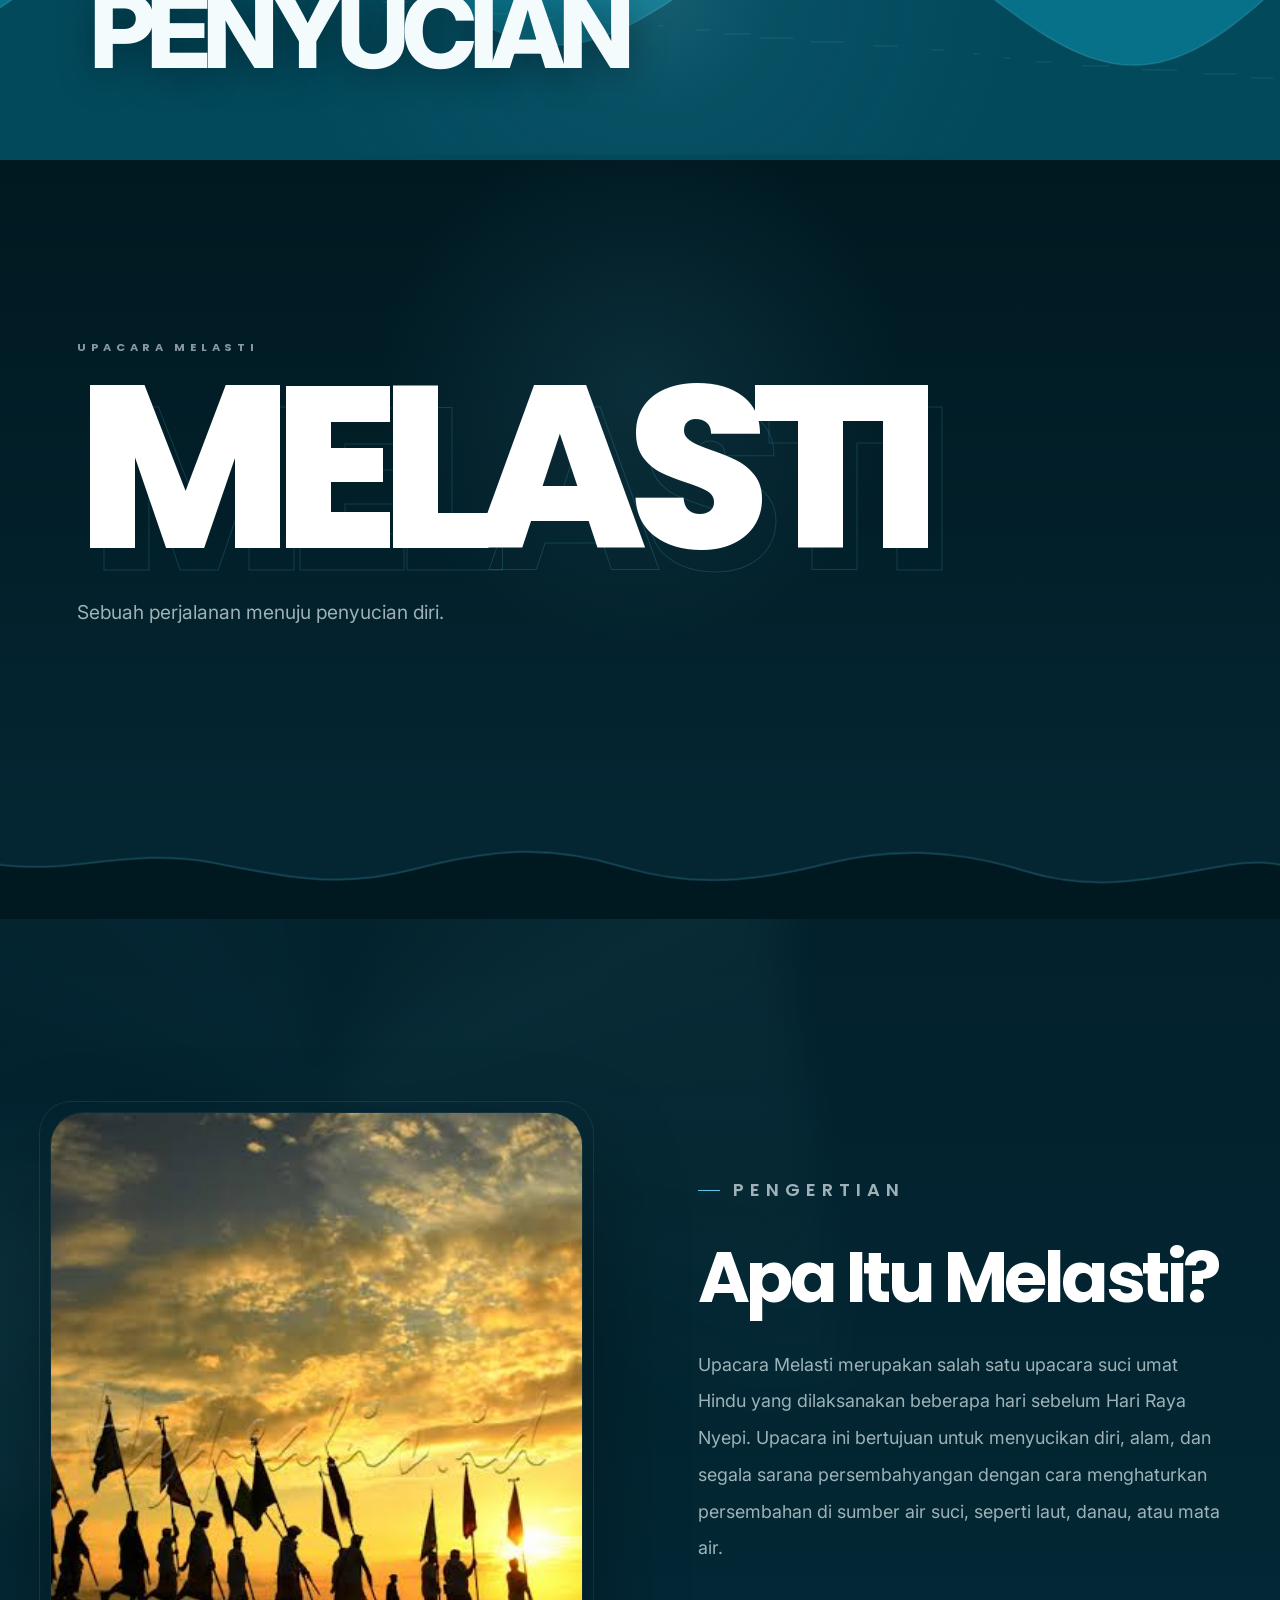
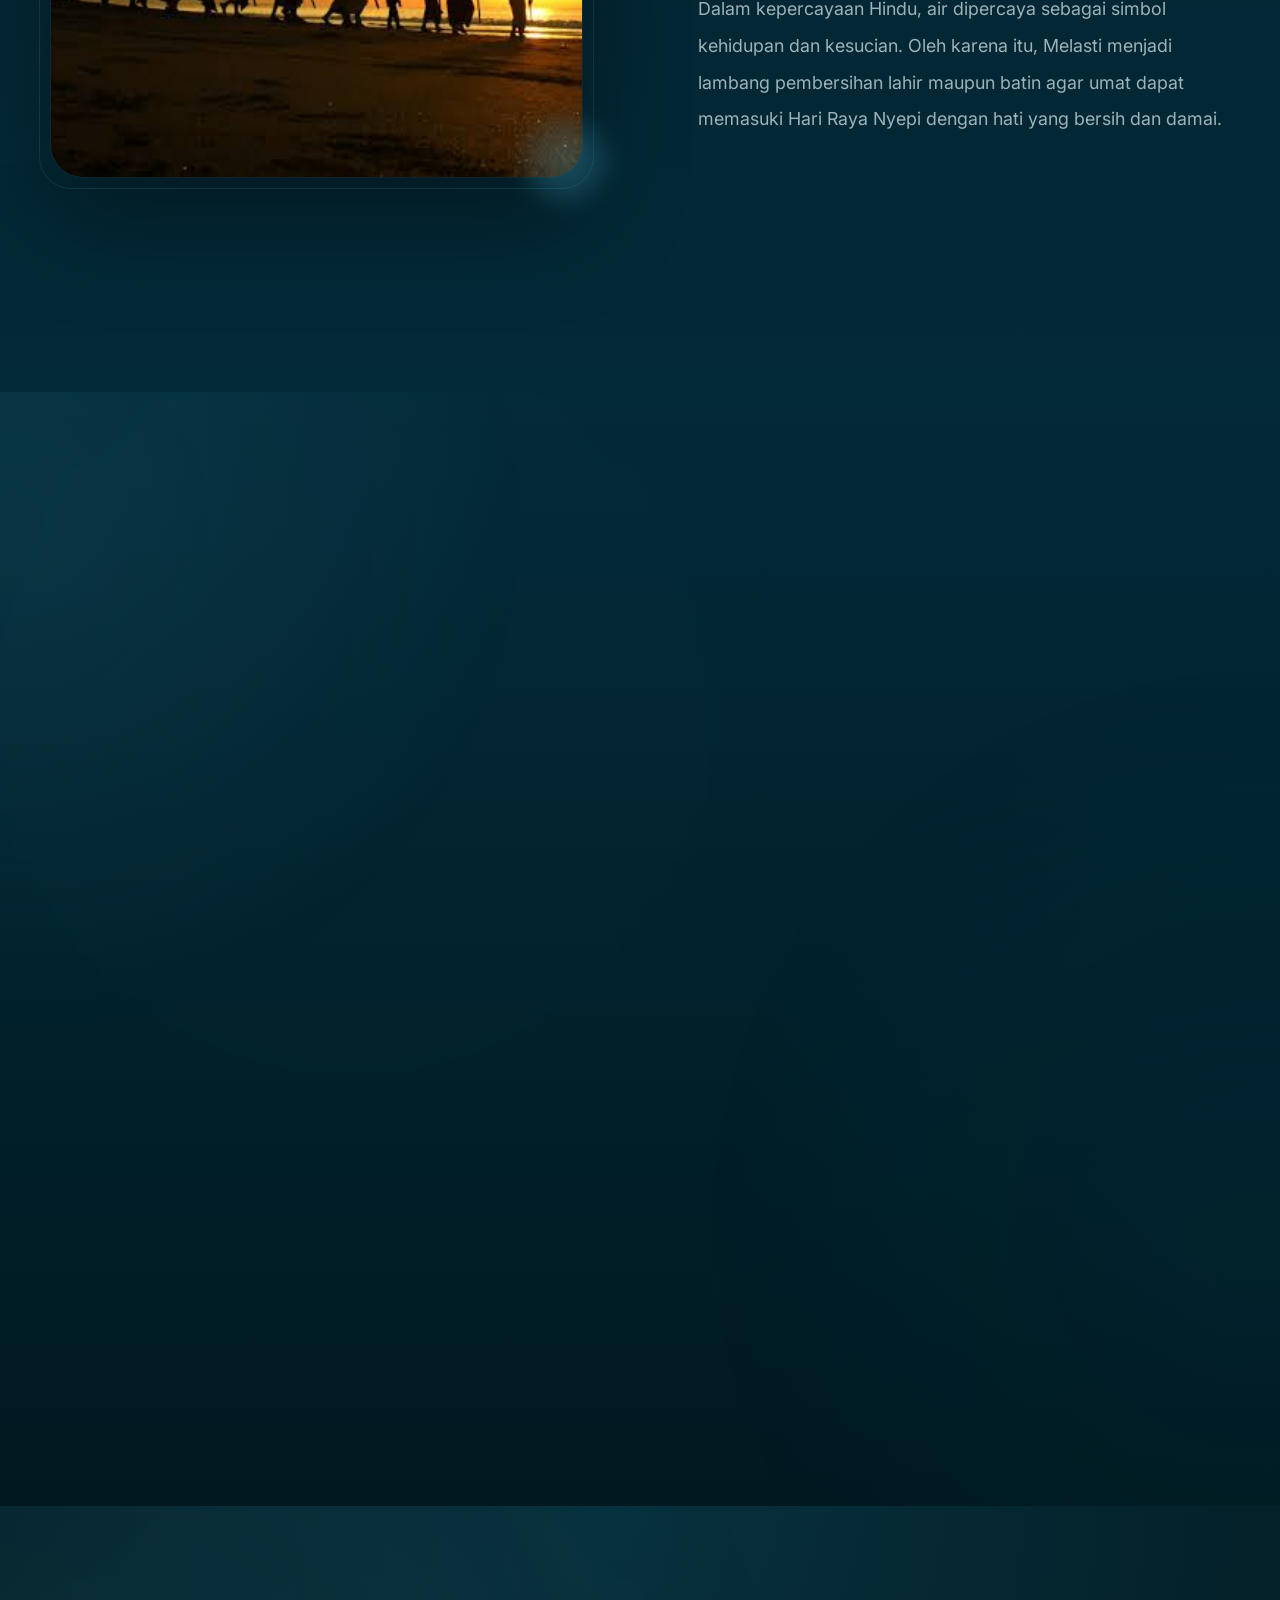
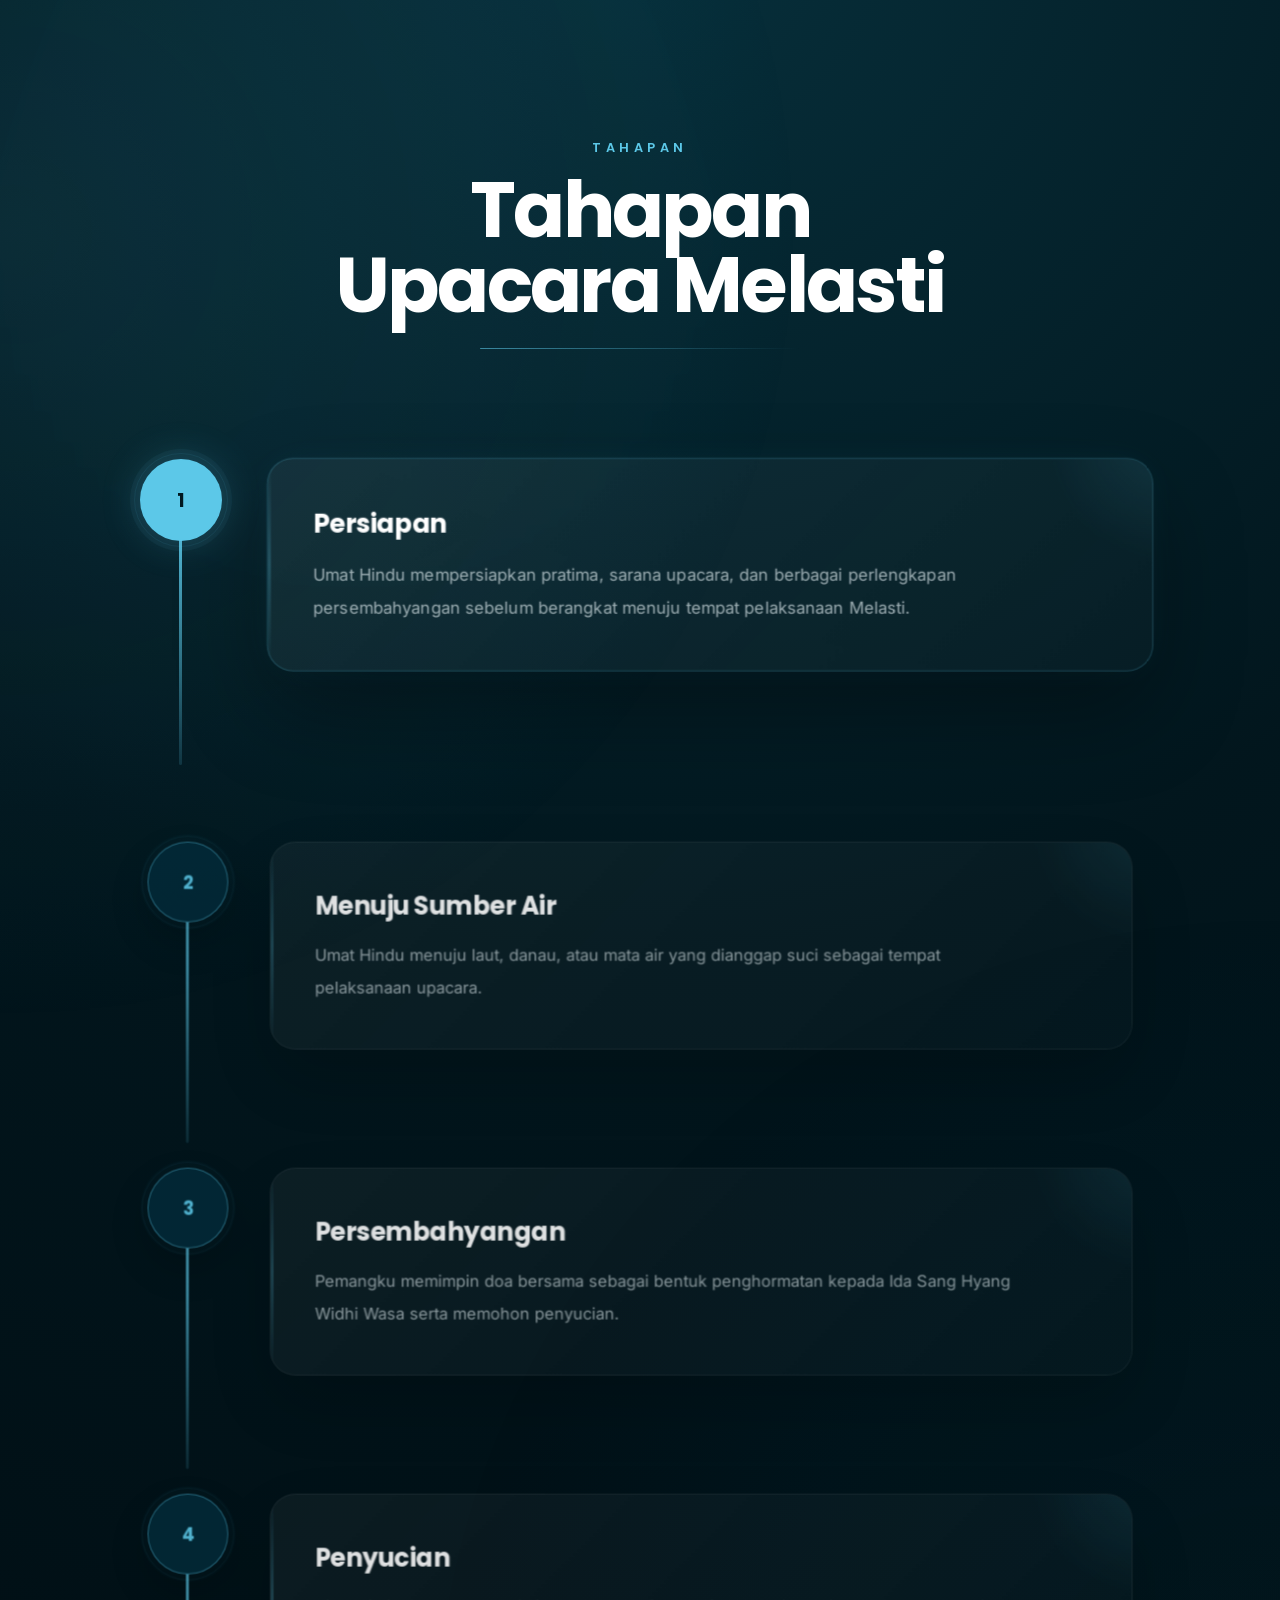
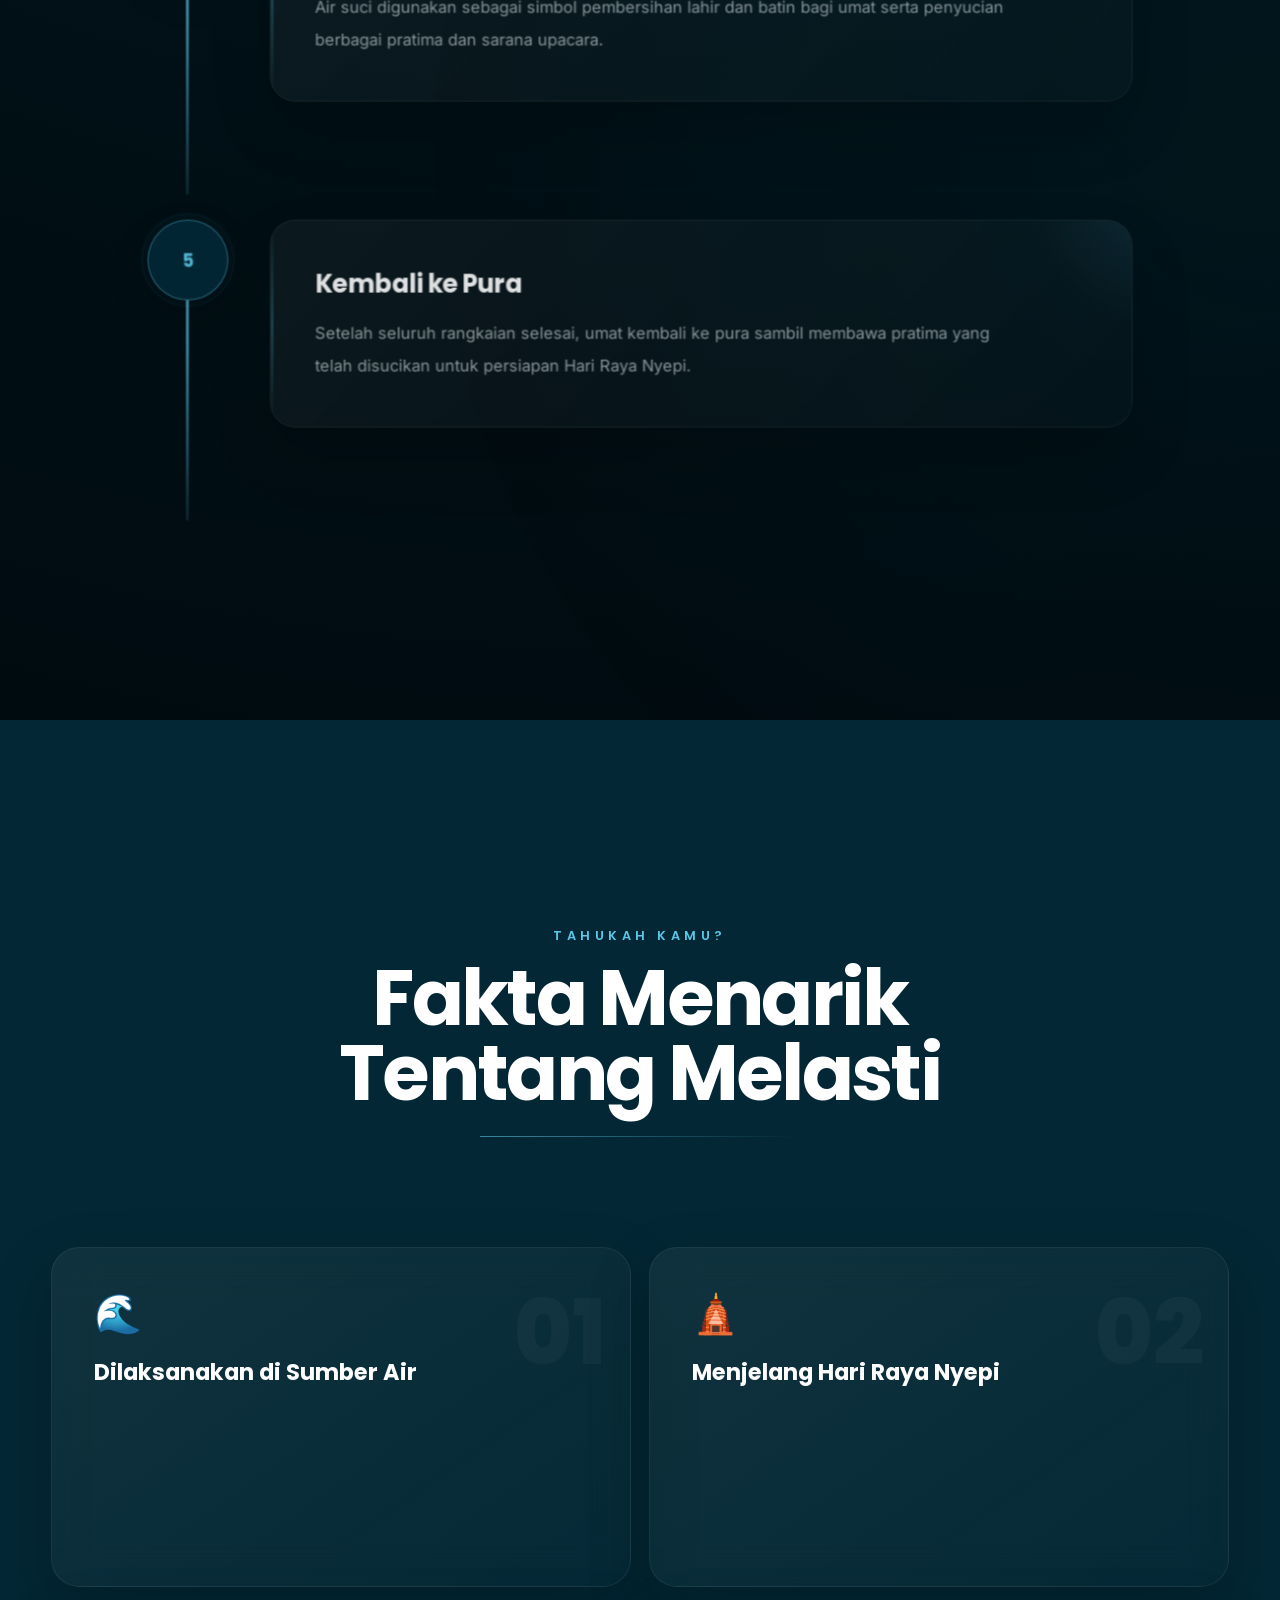
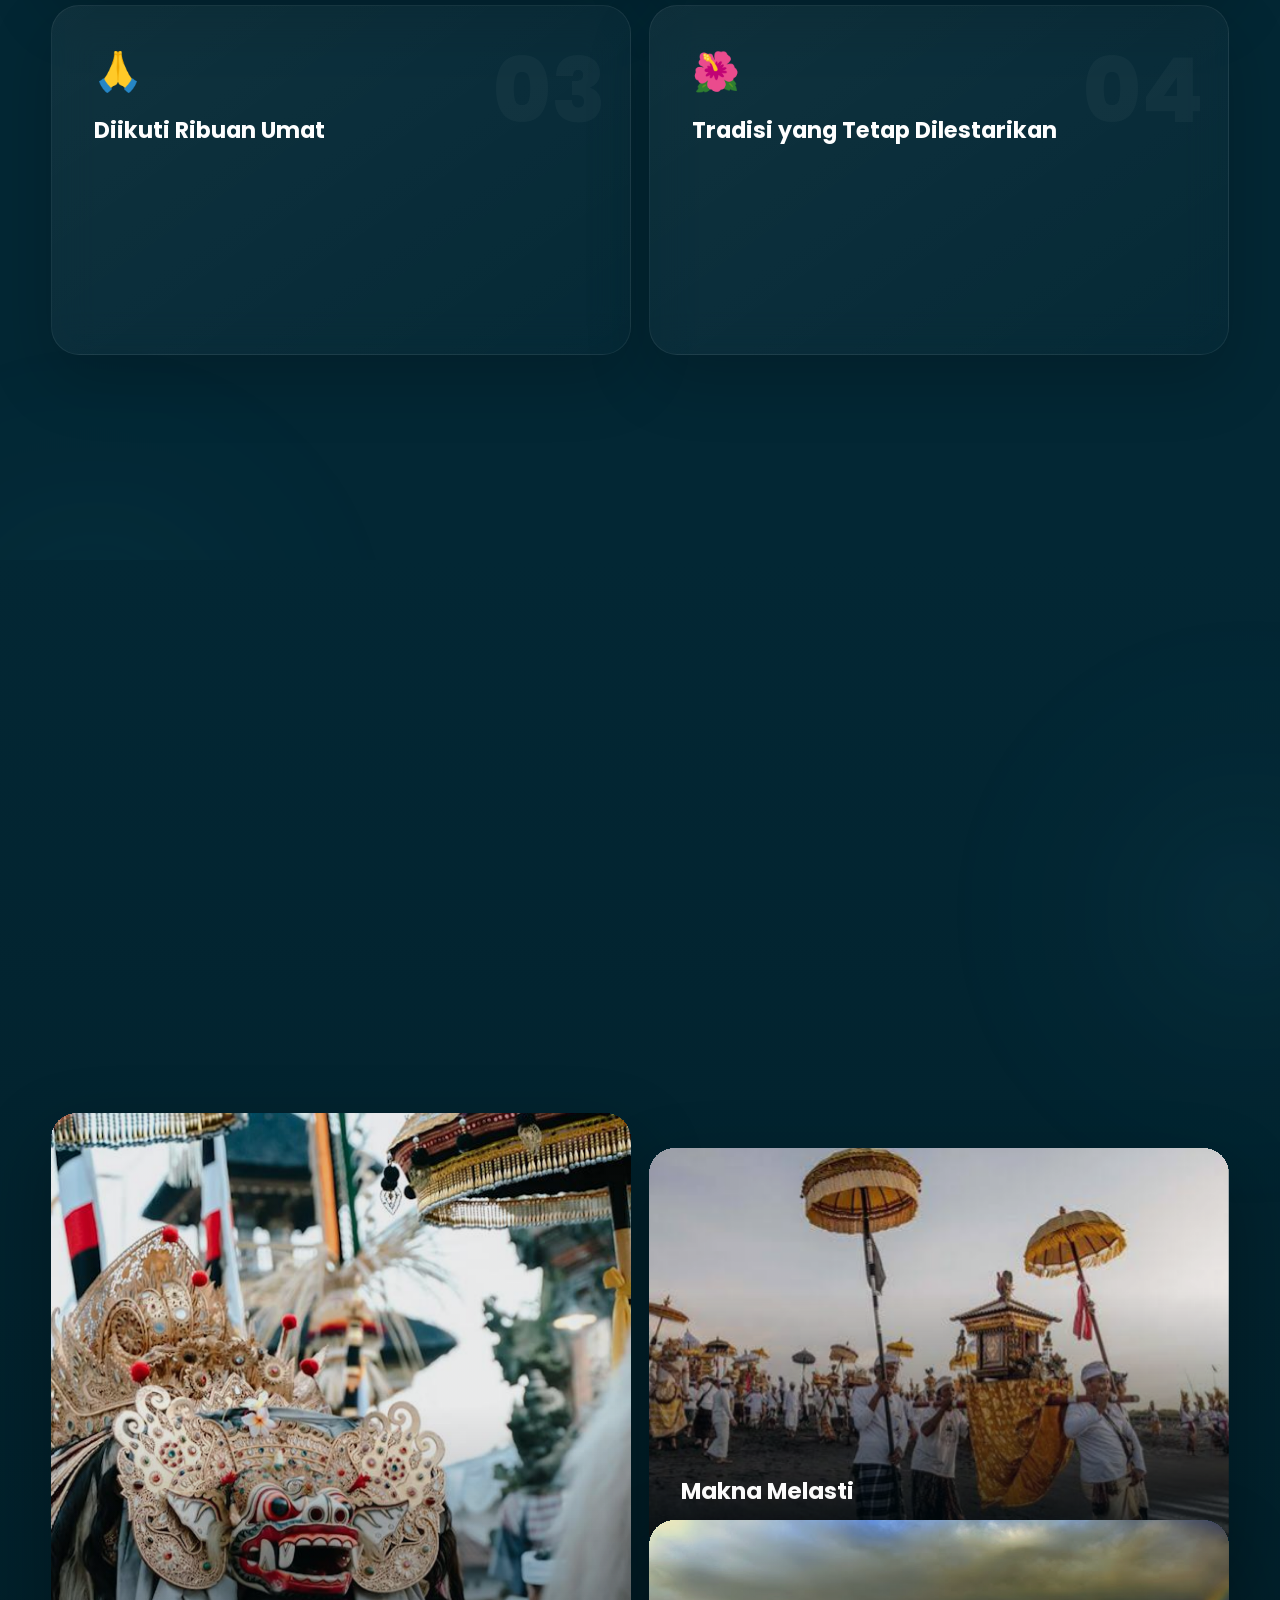
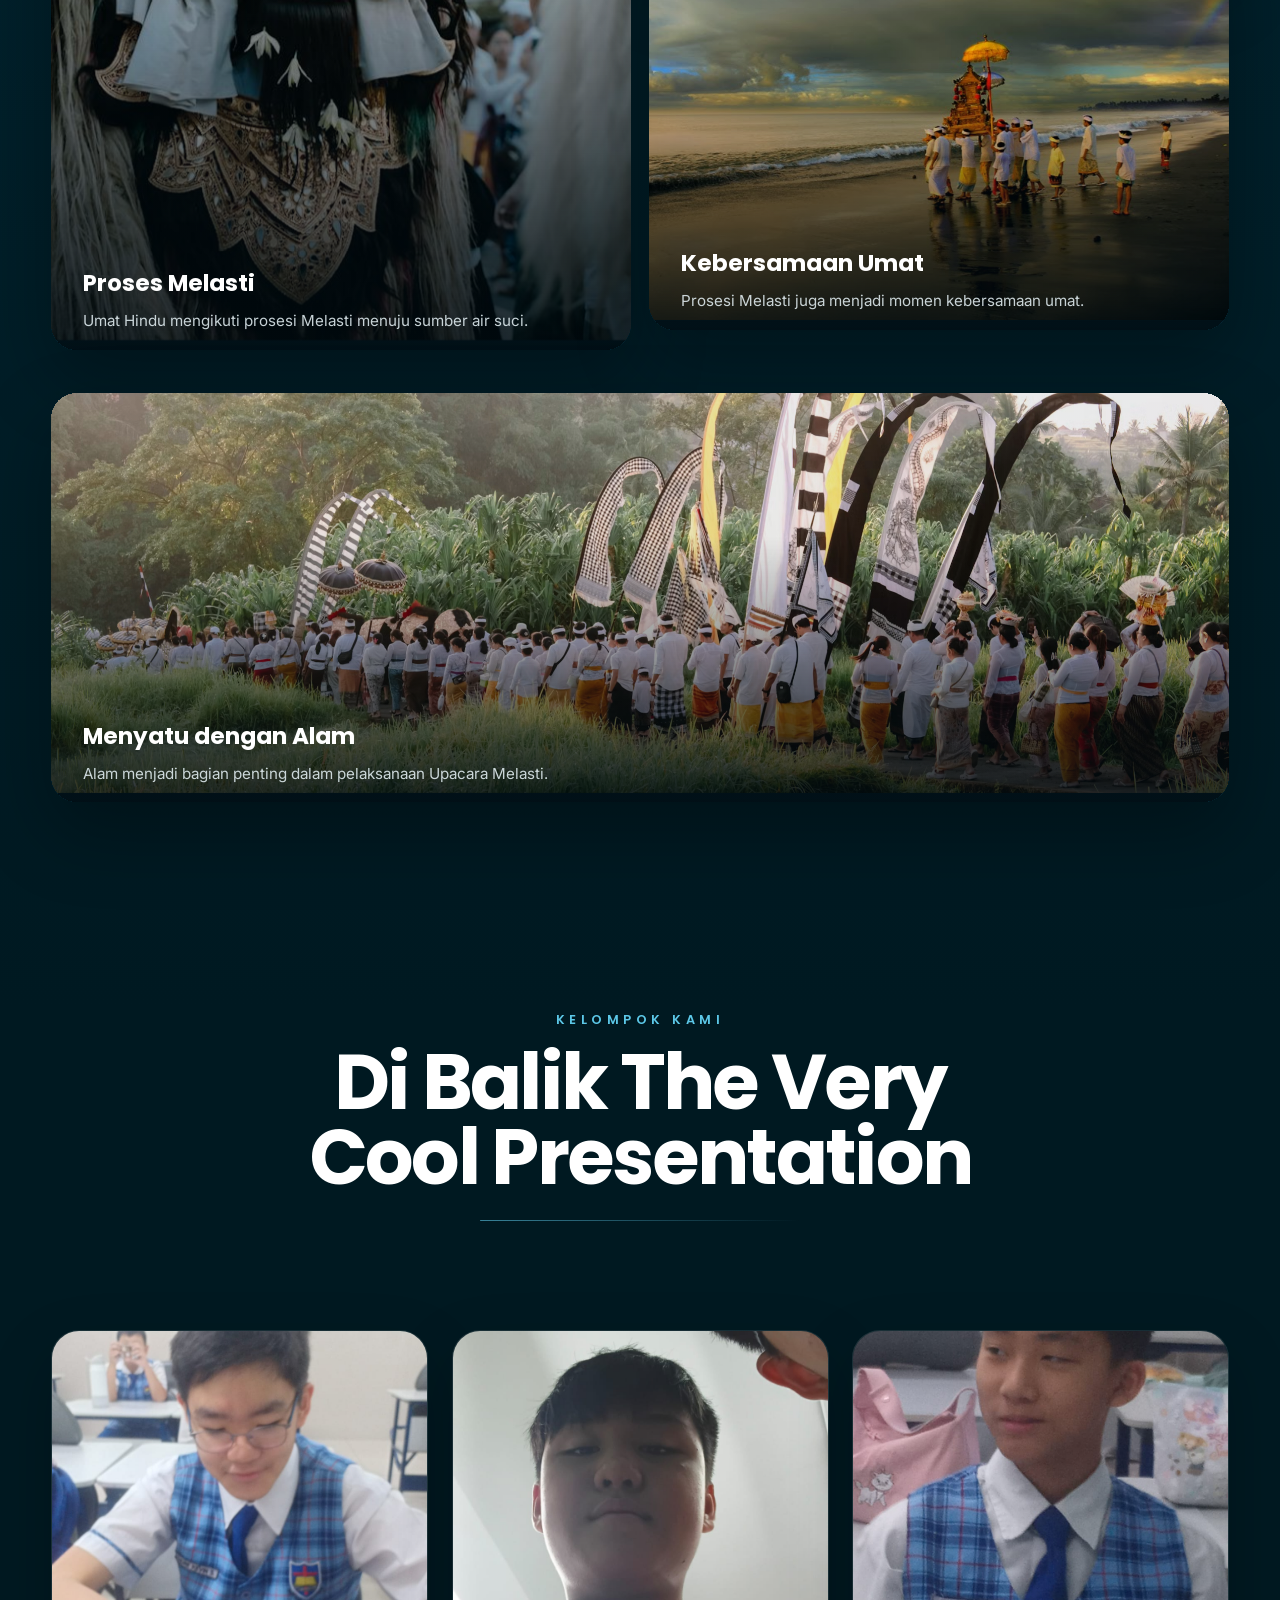
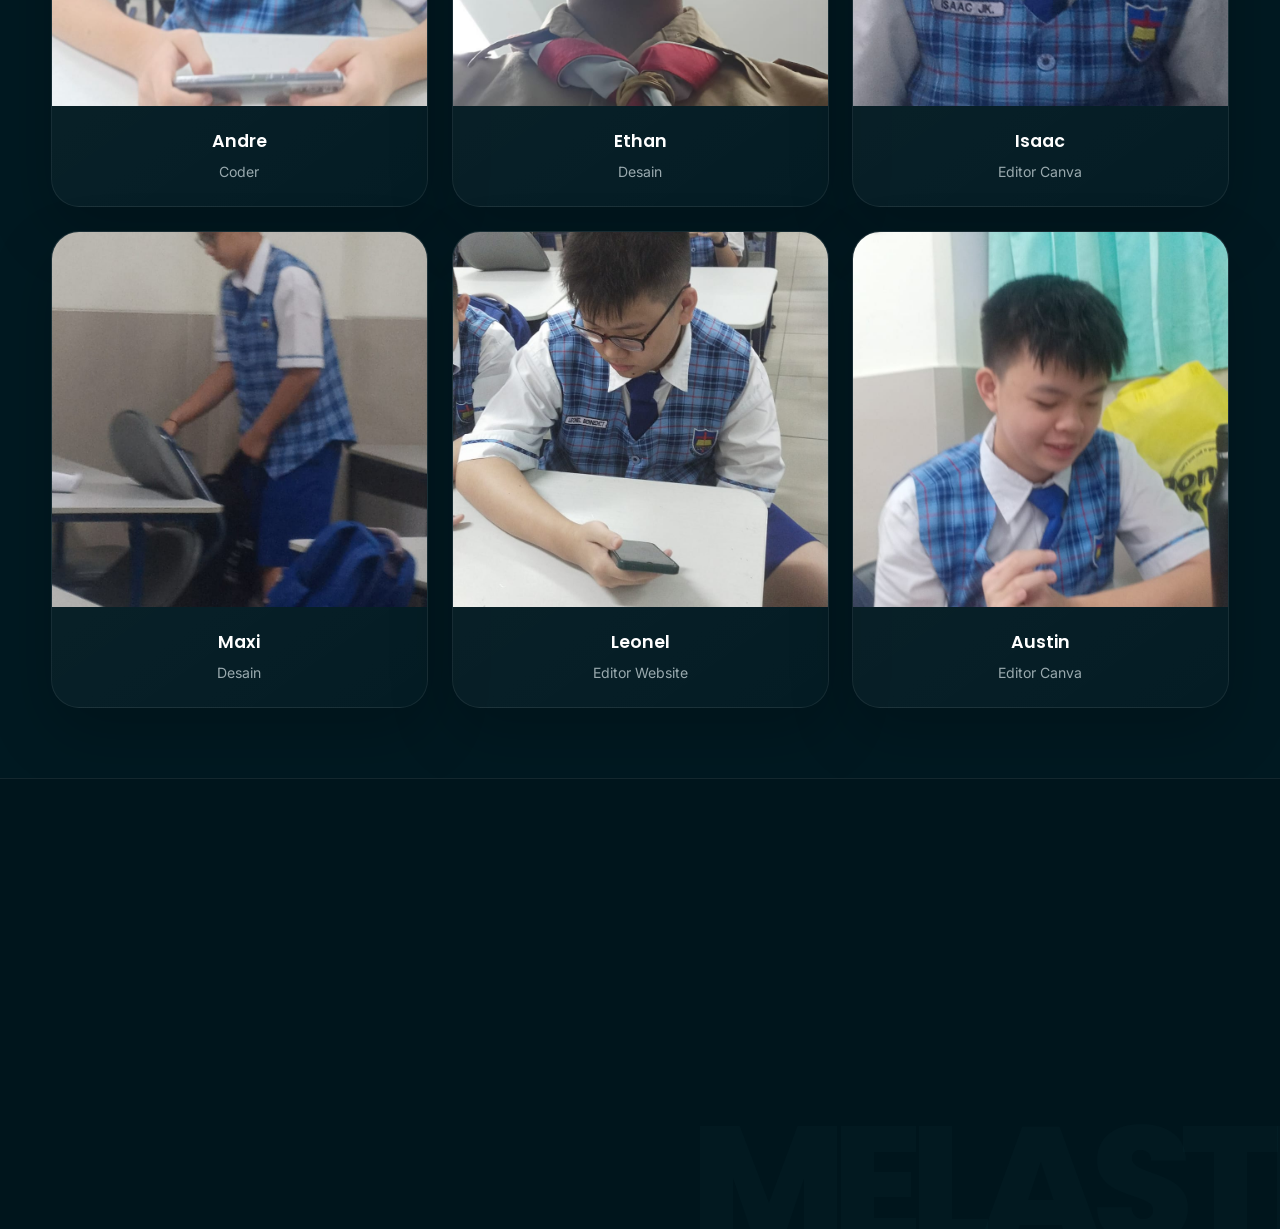
==== commit 50c8d670: "Better Timeline Ig" ====
--- a/index.html
+++ b/index.html
@@ -865,7 +865,7 @@
         <div class="footer-bottom reveal">
 
             <p>
-                © 2026 Melasti — Proyek IPS
+                2026 Melasti — Proyek IPS
             </p>
 
             <p>
--- a/style.css
+++ b/style.css
@@ -828,29 +828,6 @@
     width:min(900px,100%);
 
     margin:80px auto 0;
-
-}
-
-.timeline::before{
-
-    content:"";
-
-    position:absolute;
-
-    top:0;
-
-    bottom:0;
-
-    left:40px;
-
-    width:3px;
-
-    border-radius:999px;
-
-    background:linear-gradient(
-        var(--primary),
-        rgba(92,200,232,.15)
-    );
 
 }
 
@@ -7544,4 +7521,97 @@
     stroke-width: 1.5;
 
     vector-effect: non-scaling-stroke;
+}
+
+.timeline::before {
+    content: none;
+}
+
+@media(max-width:768px) {
+
+    .timeline::before {
+        top: 30px;
+        bottom: 30px;
+        left: 30px;
+    }
+
+}
+
+/* ============================================================
+   TIMELINE CONNECTORS
+   ============================================================ */
+
+.timeline {
+    position: relative;
+}
+
+.timeline-item {
+    position: relative;
+}
+
+/*
+   Each item creates its own connector.
+   The connector runs from the centre of this number
+   to the centre of the next number.
+*/
+
+.timeline-item:not(:last-child)::after {
+    content: "";
+
+    position: absolute;
+
+    left: 39px;
+    top: 40px;
+
+    width: 3px;
+
+    height: calc(100% + 55px);
+
+    background:
+        linear-gradient(
+            180deg,
+            var(--primary),
+            rgba(92, 200, 232, .15)
+        );
+
+    border-radius: 999px;
+
+    pointer-events: none;
+
+    z-index: 0;
+}
+
+
+/*
+   Keep the number above its connector.
+*/
+
+.timeline-number {
+    position: relative;
+    z-index: 2;
+}
+
+
+/*
+   Your JS-created progress rail must disappear.
+   It was the second line causing the old behaviour.
+*/
+
+.timeline-progress {
+    display: none !important;
+}
+
+
+/* ============================================================
+   MOBILE
+   ============================================================ */
+
+@media (max-width: 768px) {
+
+    .timeline-item:not(:last-child)::after {
+        left: 29px;
+        width: 2px;
+        height: calc(100% + 55px);
+    }
+
 }
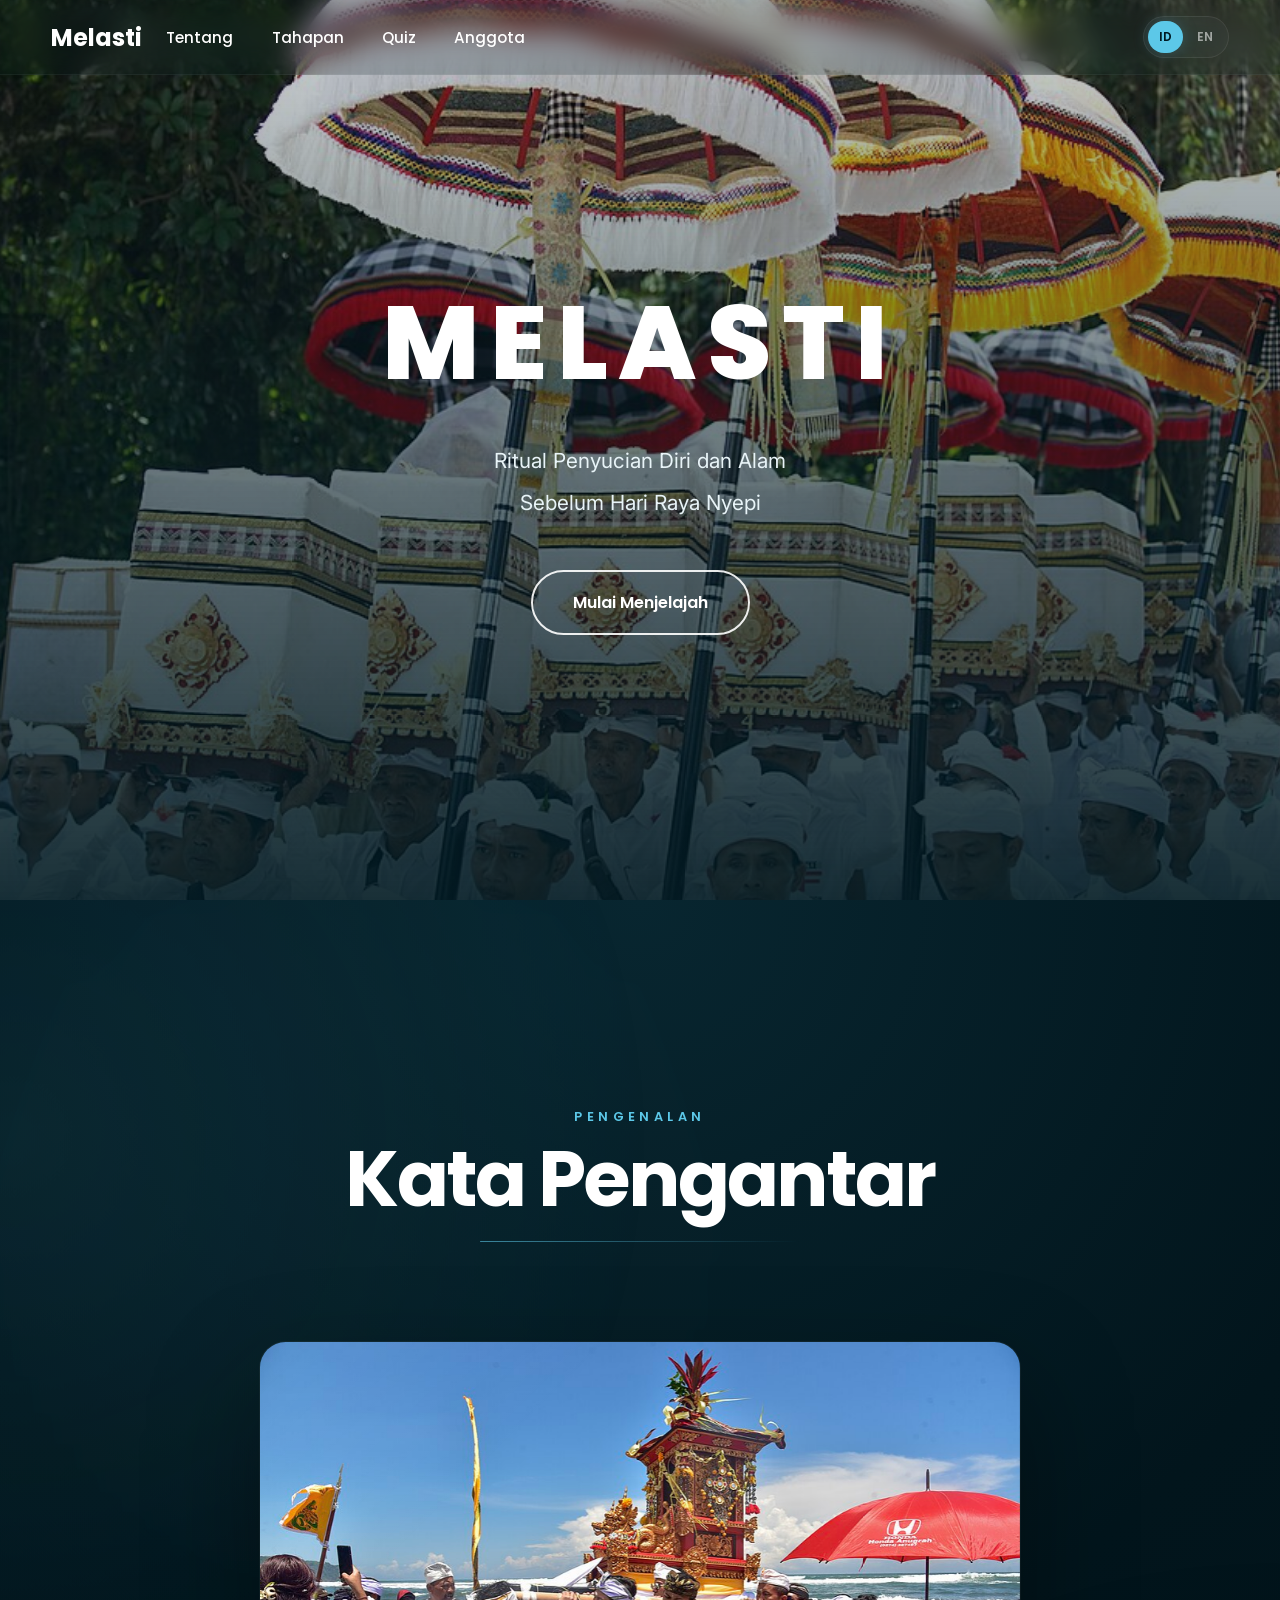
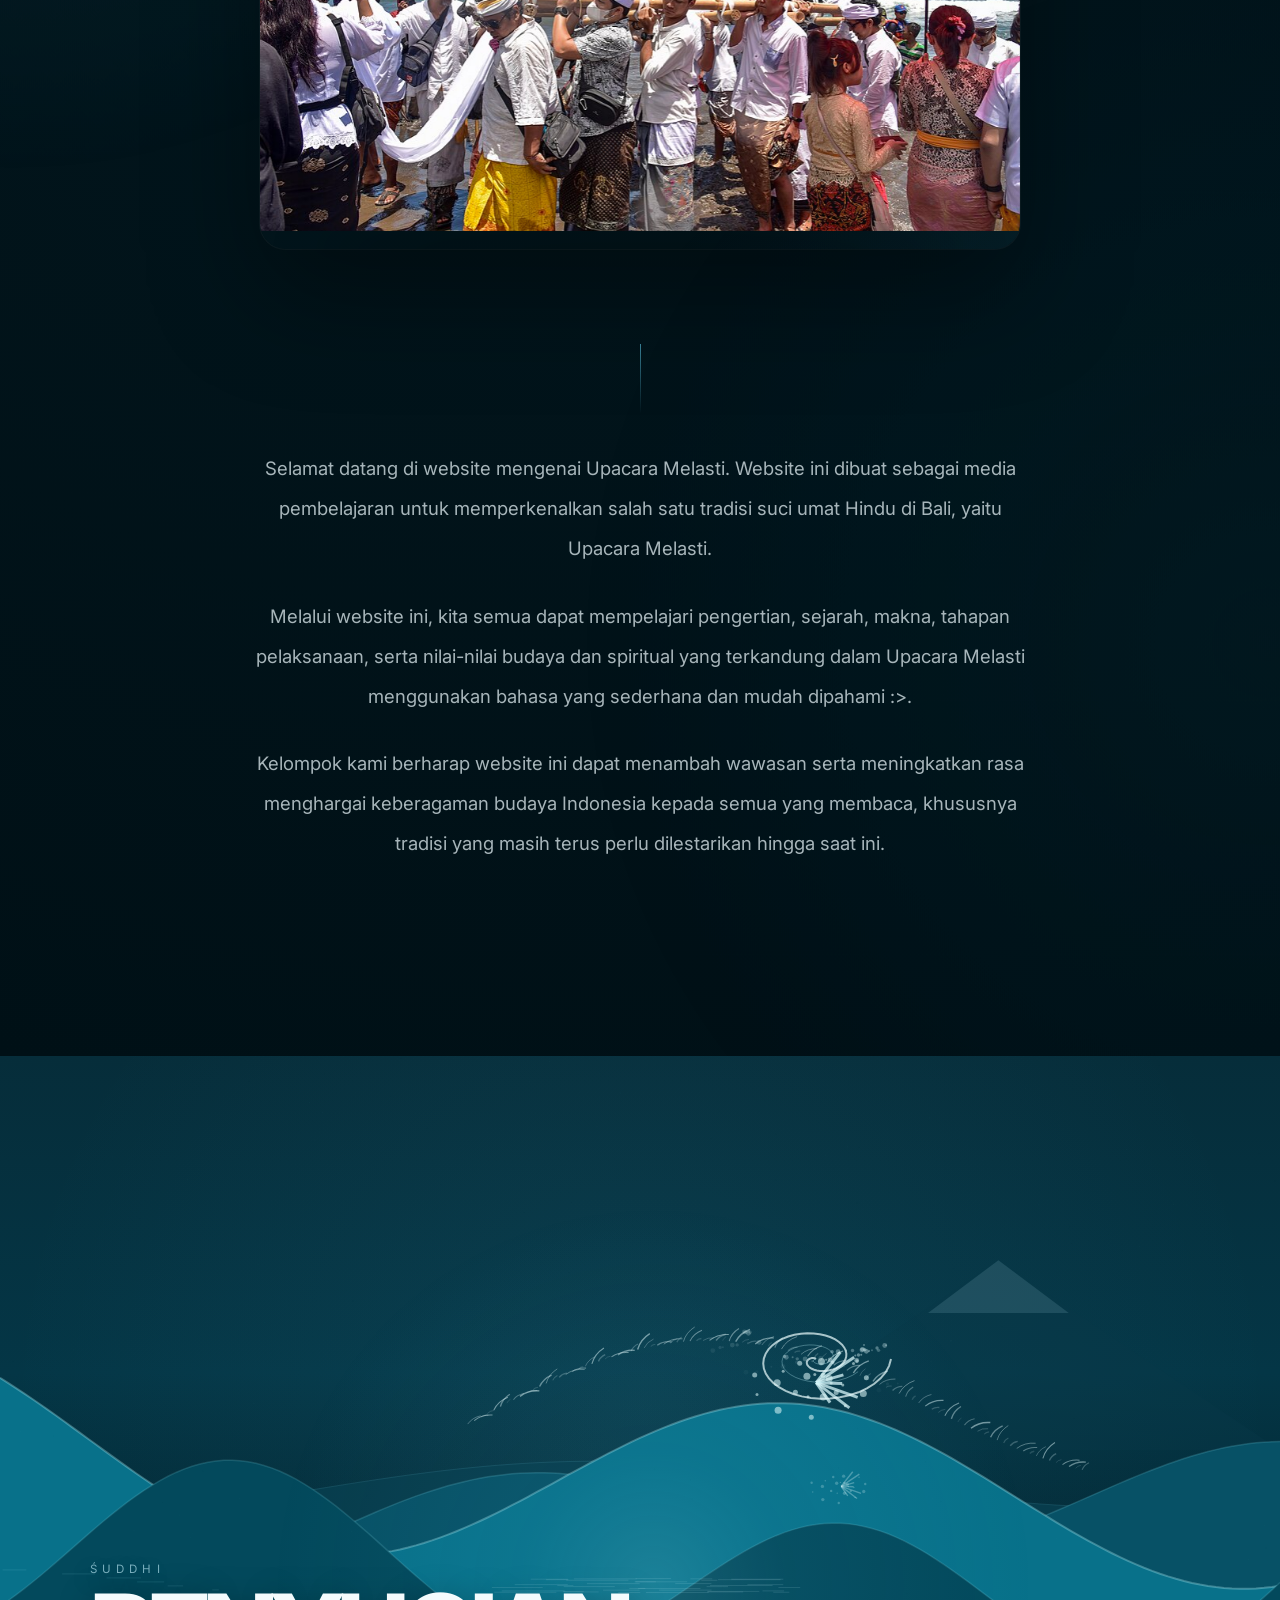
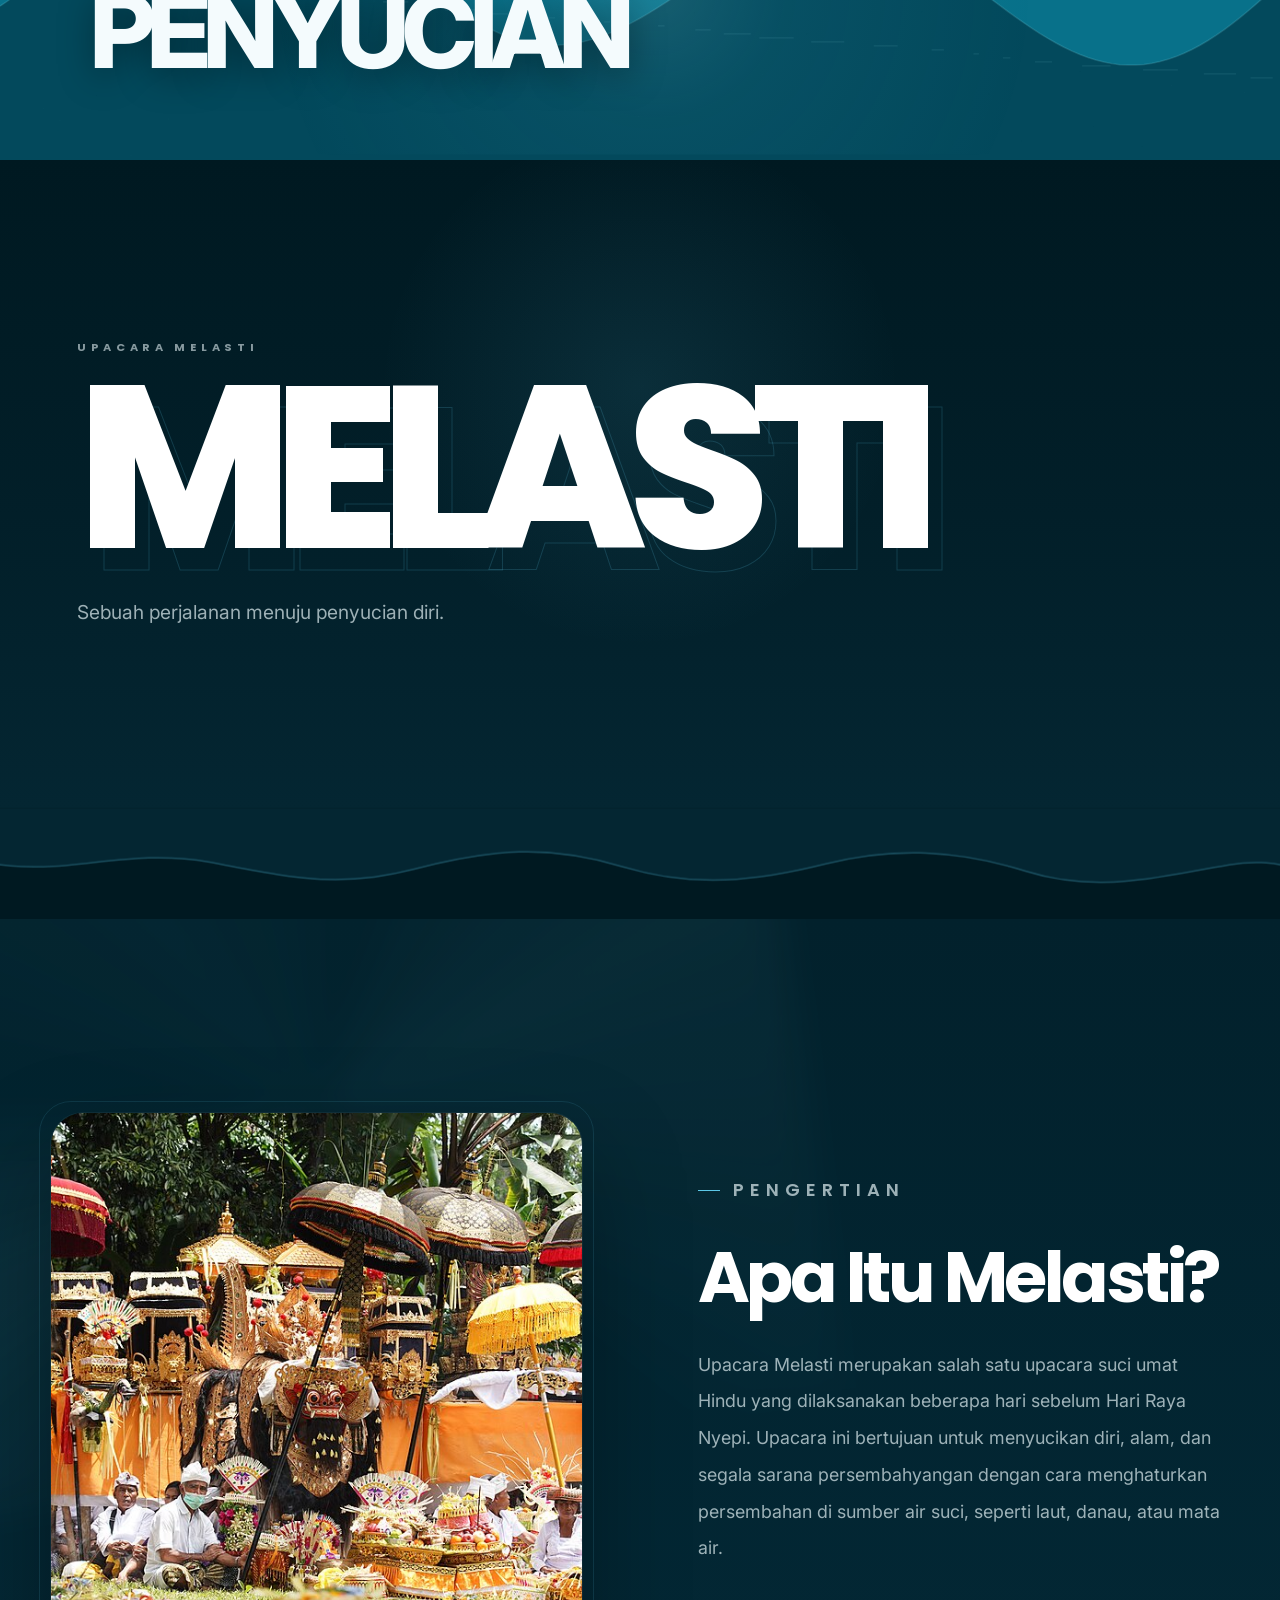
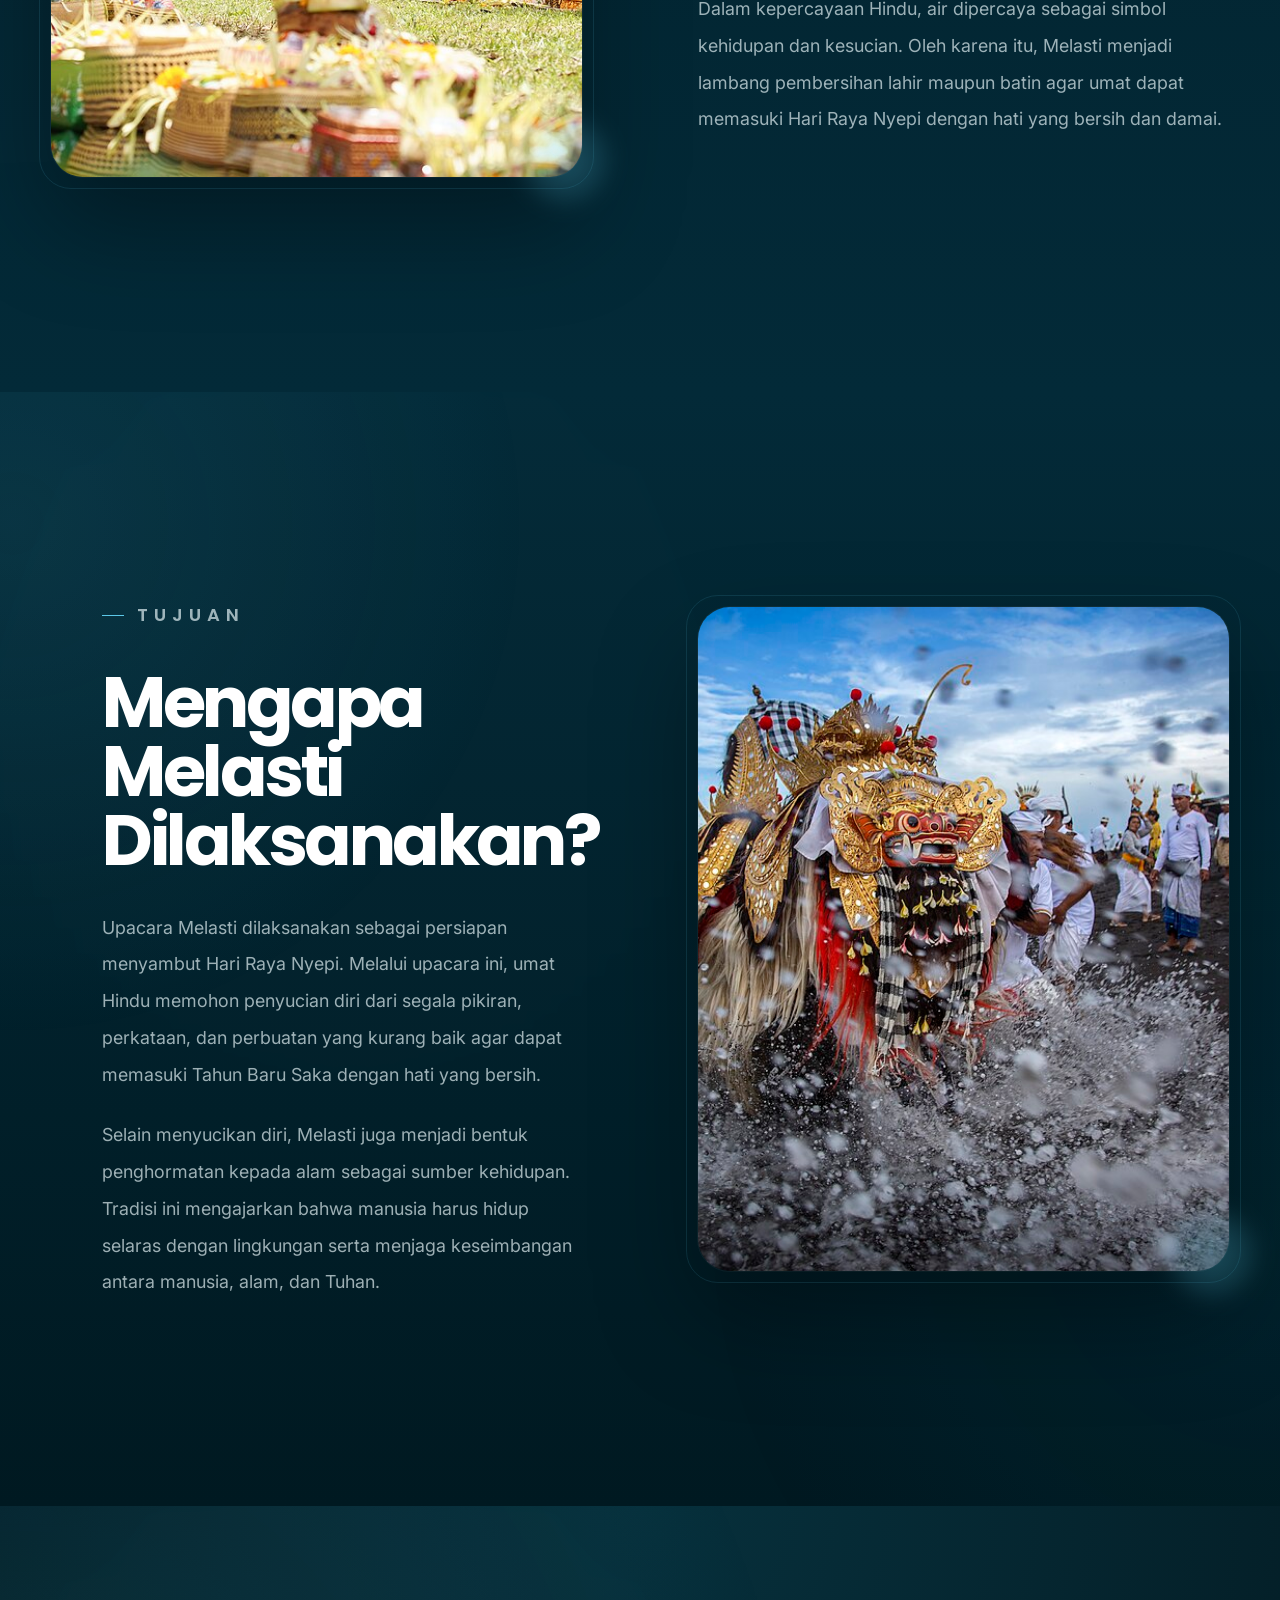
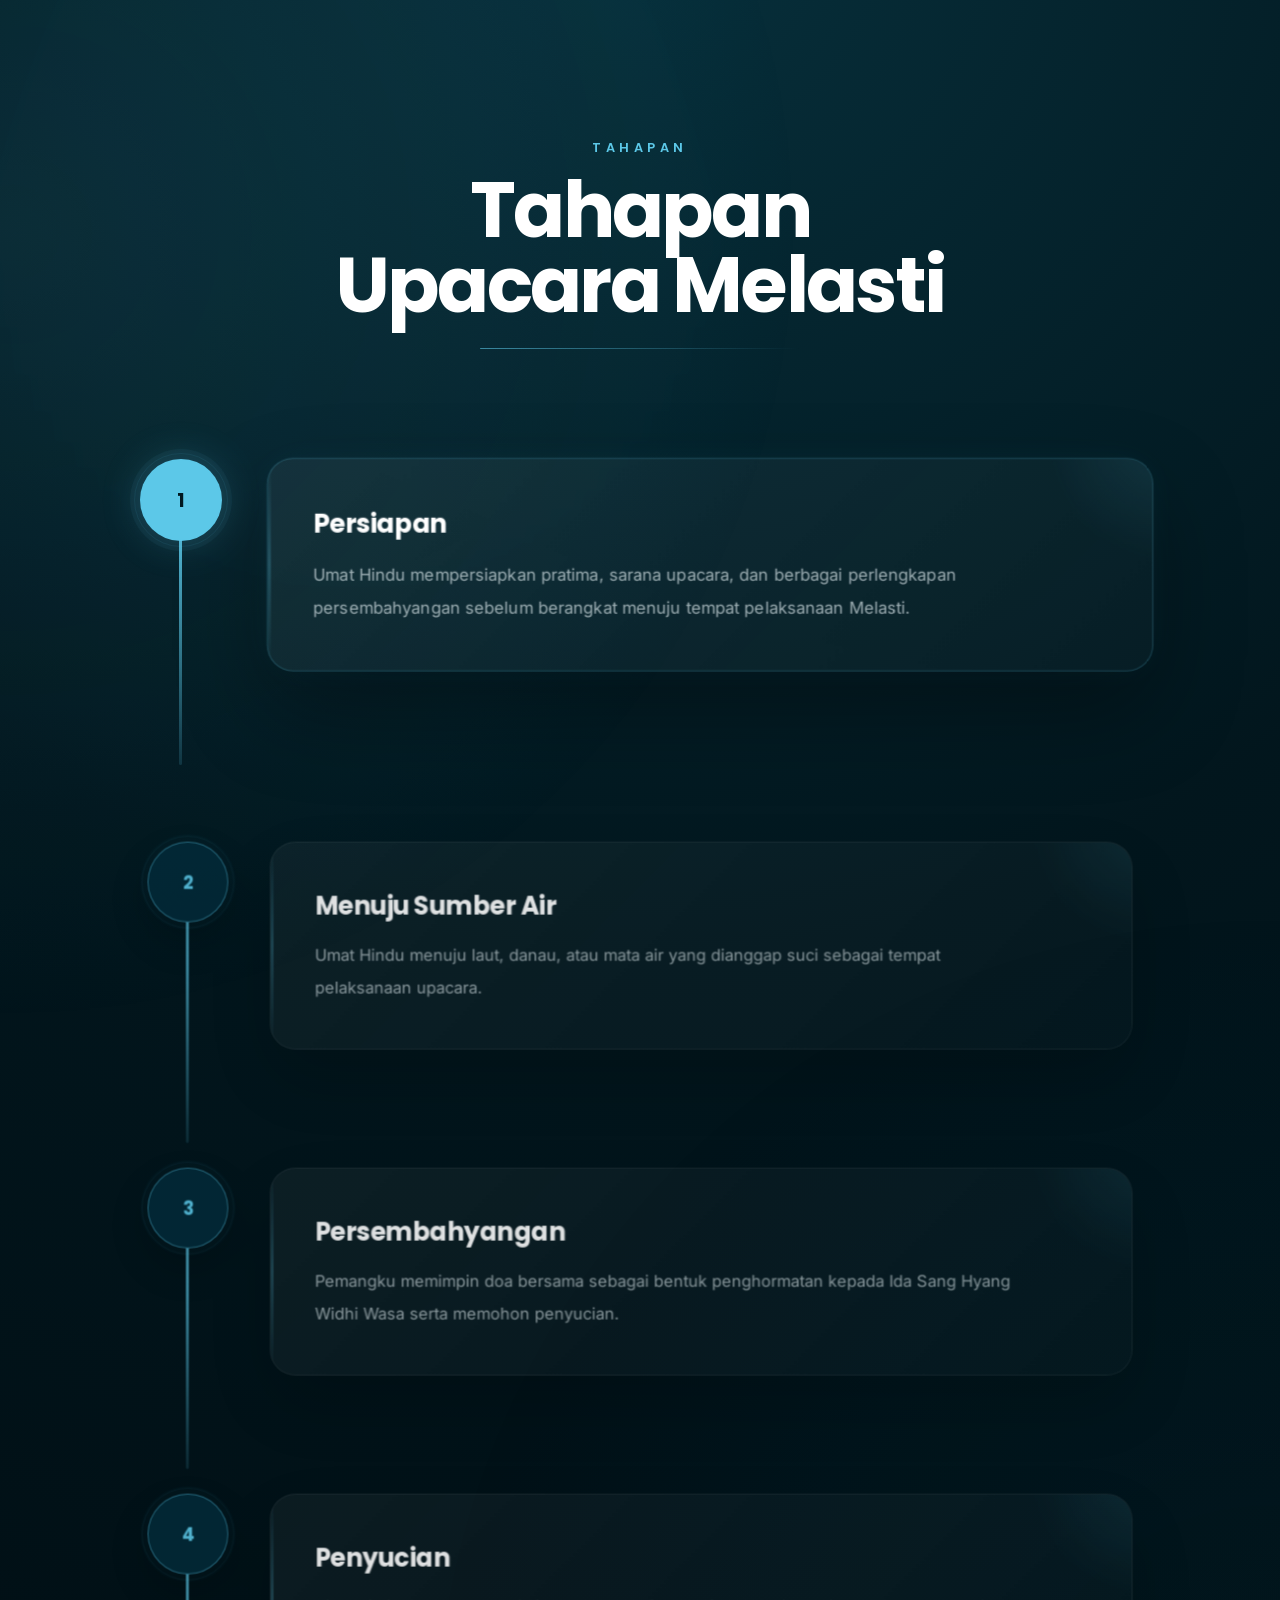
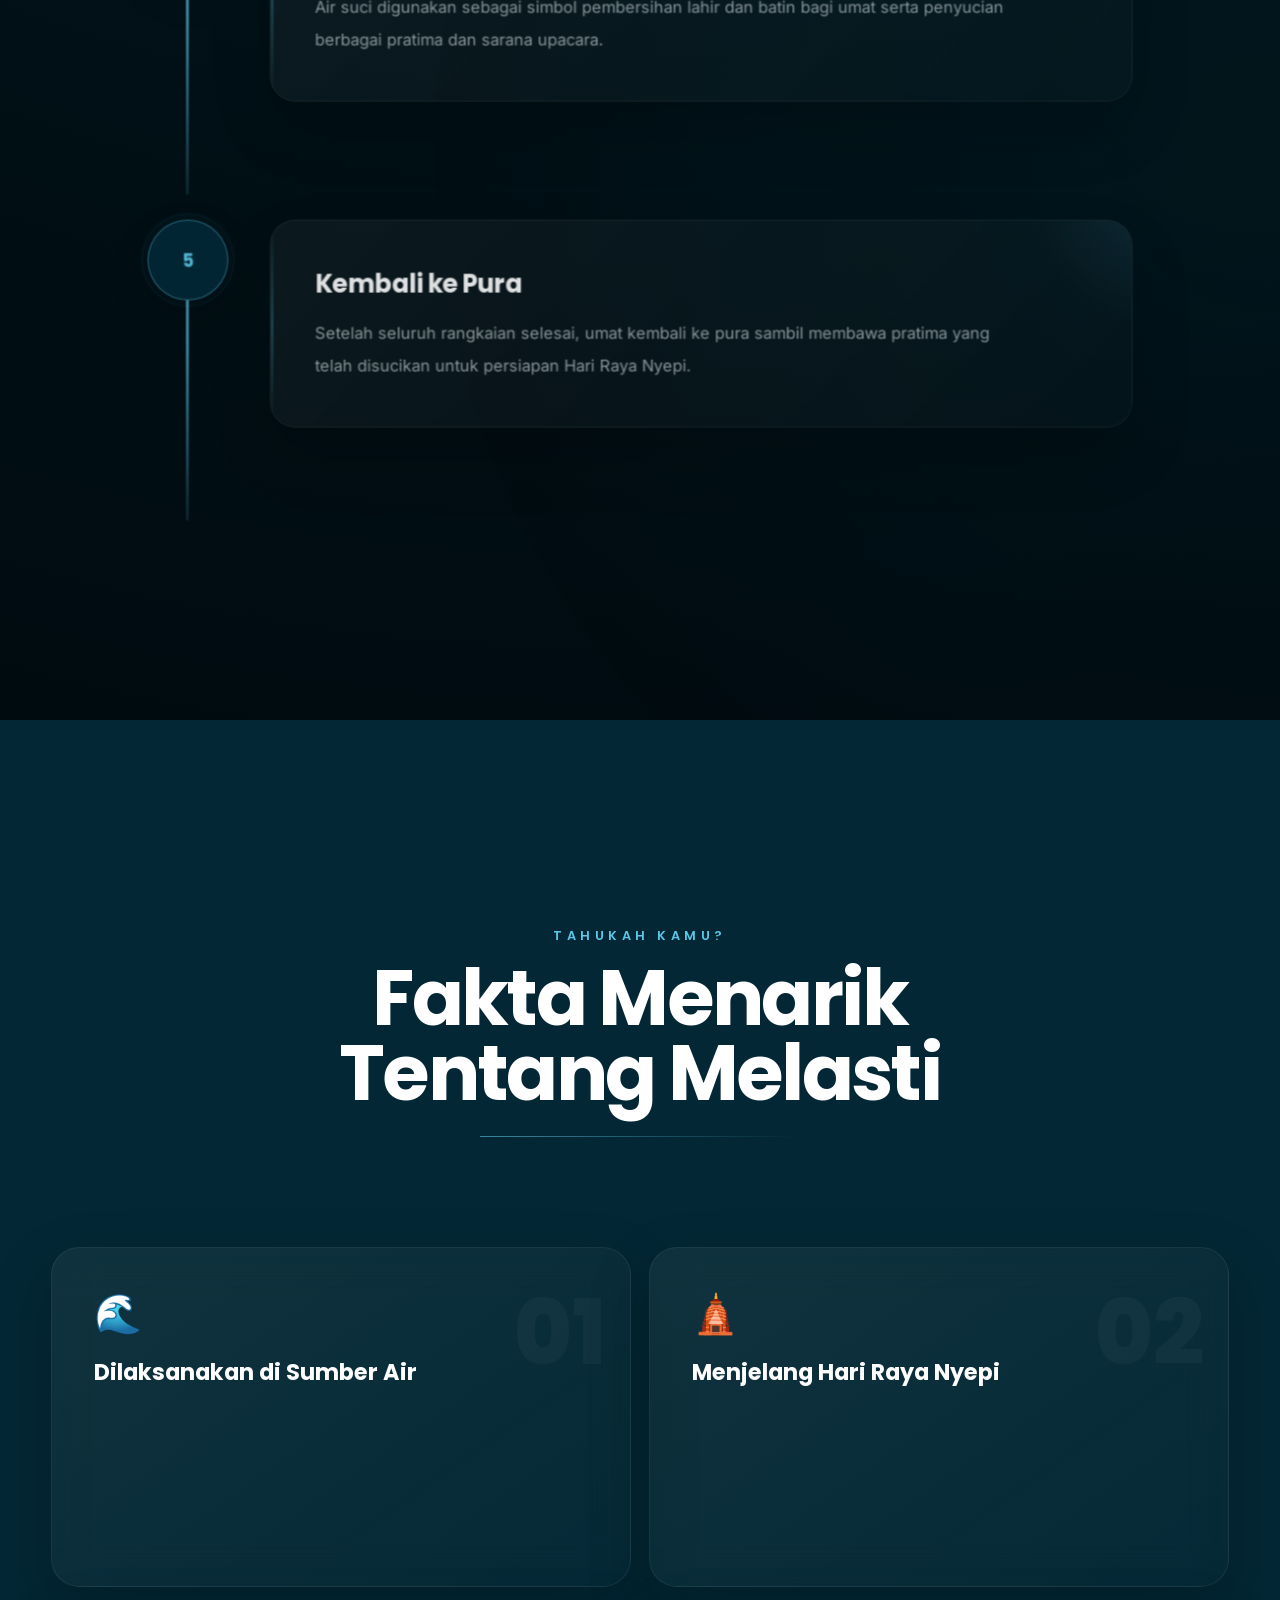
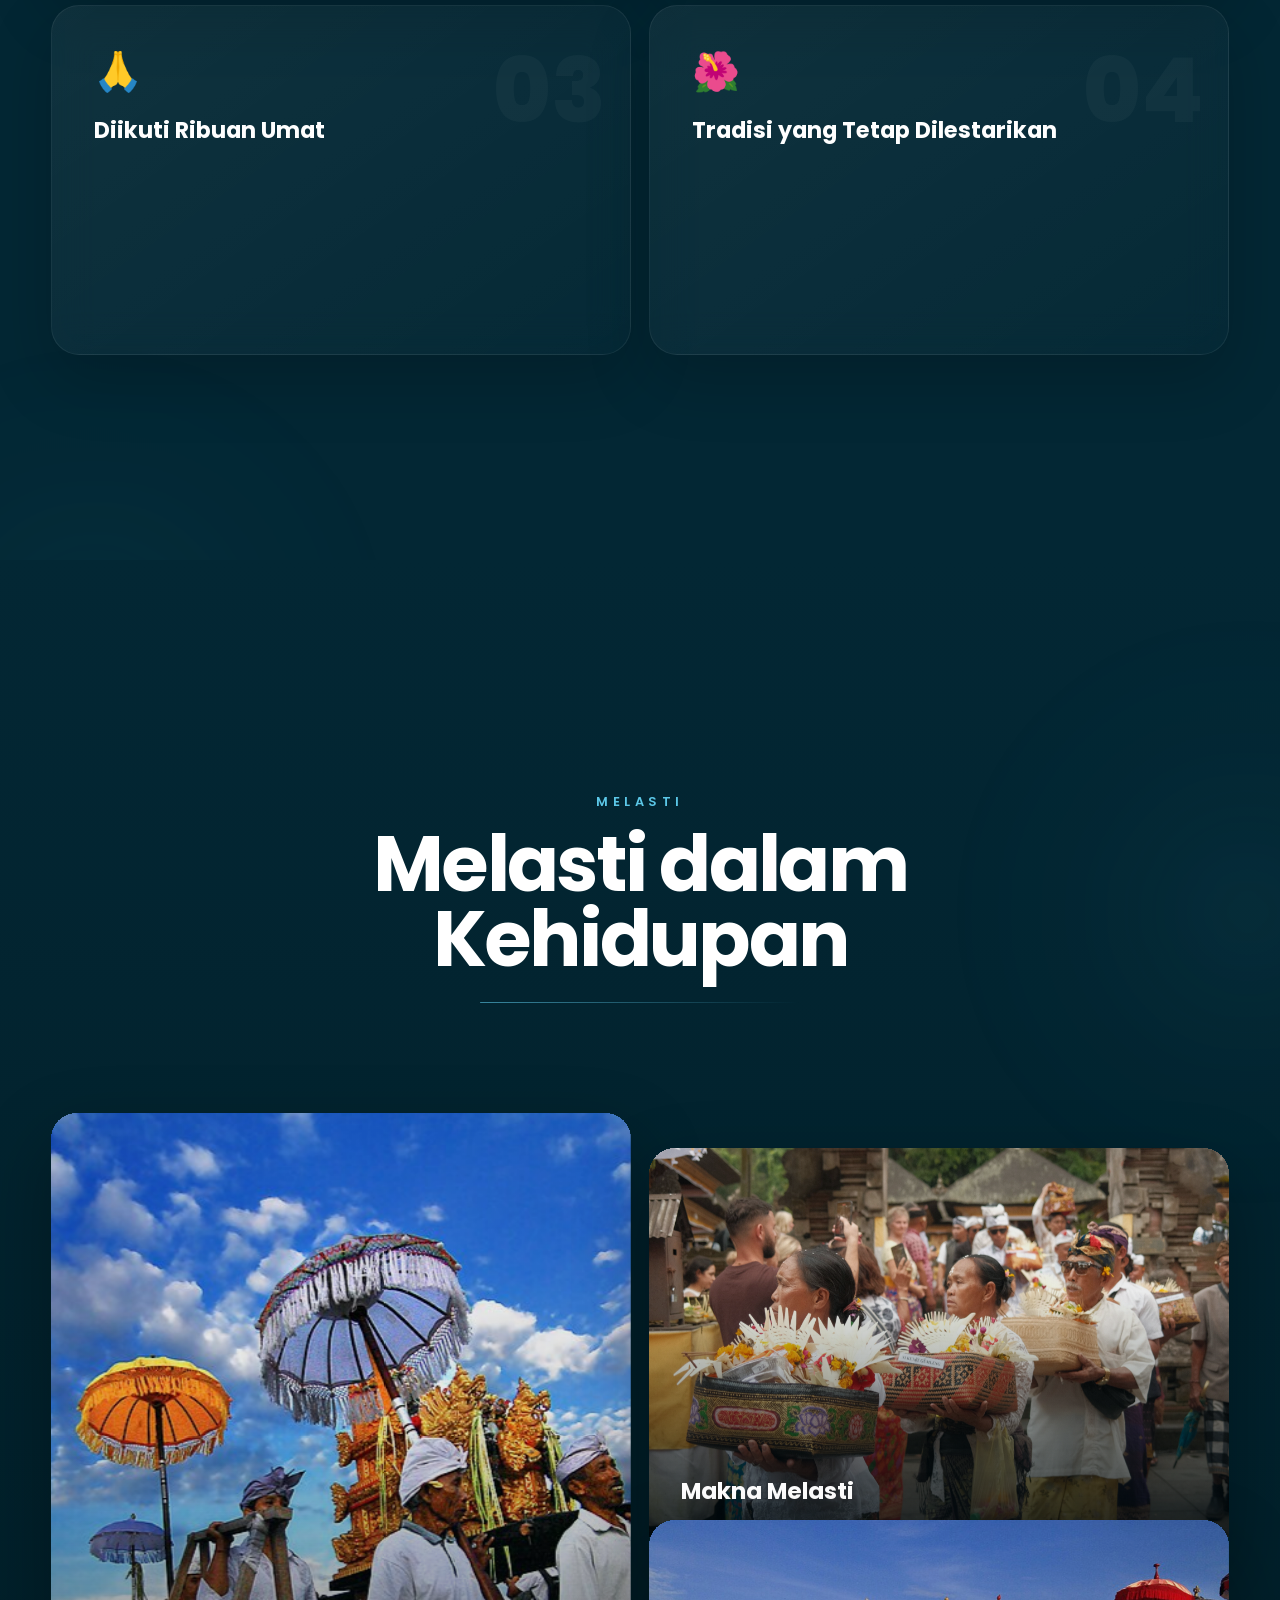
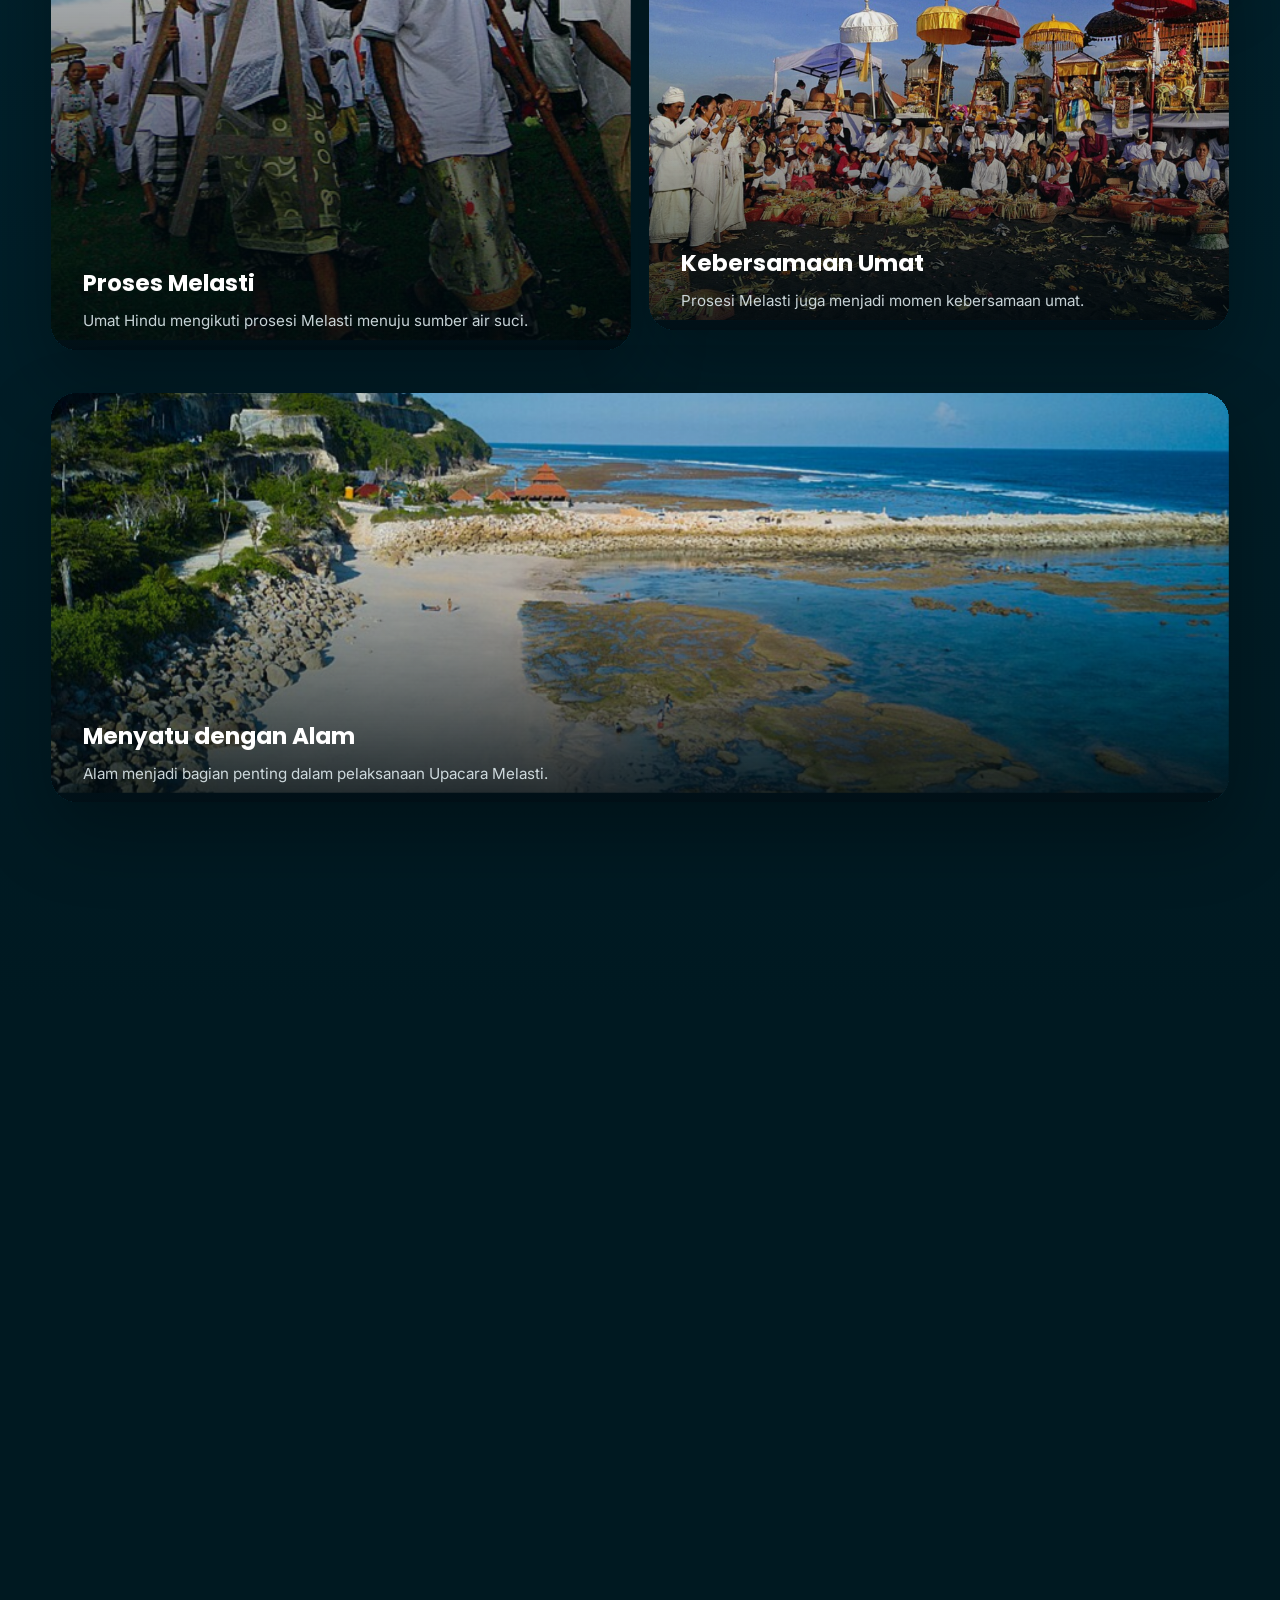
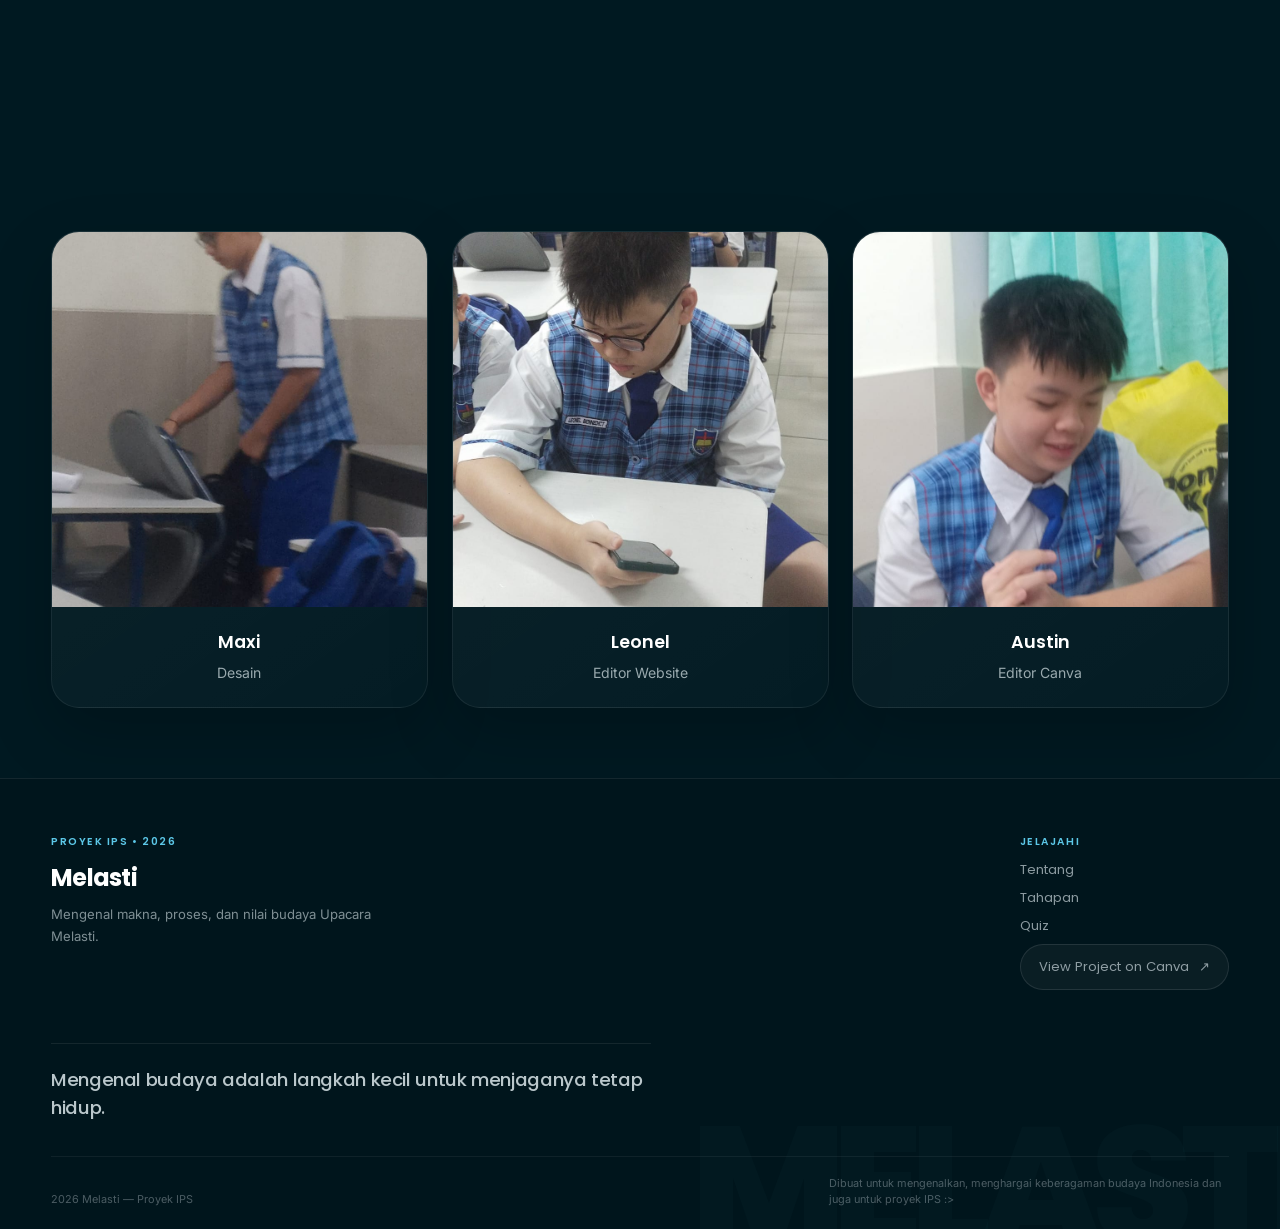
==== commit 2ee0d3e9: "Img Copyright Changes" ====
--- a/index.html
+++ b/index.html
@@ -77,17 +77,11 @@
         </button>
         
         <div class="language-switch">
-
             <button class="active">ID</button>
 
-            <button
-                type="button"
-                id="englishButton"
-                onclick="document.getElementById('languageComingSoon').classList.add('active')"
-            >
+            <a href="english.html" class="language-link">
                 EN
-            </button>
-
+            </a>
         </div>
 
     </div>
@@ -147,7 +141,7 @@
 
         <div class="intro-image revealsleft">
             
-            <img class="kata-pengantar-image reveal-scale" src="Assets/images/newKataPengantar.png" alt="Upacara Melasti">
+            <img class="kata-pengantar-image reveal-scale" src="Assets/images/kataPengantar.jpg" alt="Upacara Melasti">
 
         </div>
 
@@ -533,7 +527,7 @@
             <div class="moment-card moment-large reveal-scale">
 
                 <img
-                    src="Assets/images/proses.jpeg"
+                    src="Assets/images/prosesMelasti.jpg"
                     alt="Proses Upacara Melasti"
                 >
 
@@ -554,7 +548,7 @@
             <div class="moment-card reveal">
 
                 <img
-                    src="Assets/images/makna.jpg"
+                    src="Assets/images/maknaMelasti.jpg"
                     alt="Upacara Melasti"
                 >
 
--- a/style.css
+++ b/style.css
@@ -7614,4 +7614,99 @@
         height: calc(100% + 55px);
     }
 
+}
+
+/* ============================================================
+   ENGLISH COMING SOON PAGE
+   ============================================================ */
+
+.english-coming-soon {
+    min-height: 100vh;
+
+    display: flex;
+    align-items: center;
+    justify-content: center;
+
+    padding: 40px;
+    box-sizing: border-box;
+
+    background: #001921;
+
+    text-align: center;
+}
+
+.english-coming-content {
+    width: min(650px, 100%);
+}
+
+.english-coming-label {
+    display: block;
+
+    margin-bottom: 18px;
+
+    color: var(--primary);
+
+    font-family: "Poppins", sans-serif;
+    font-size: .72rem;
+    font-weight: 600;
+
+    letter-spacing: .35em;
+}
+
+.english-coming-content h1 {
+    margin: 0 0 20px;
+
+    color: var(--white);
+
+    font-family: "Poppins", sans-serif;
+    font-size: clamp(3rem, 8vw, 6rem);
+    font-weight: 800;
+
+    line-height: .95;
+    letter-spacing: -.05em;
+}
+
+.english-coming-content p {
+    max-width: 480px;
+
+    margin: 0 auto 30px;
+
+    color: rgba(255,255,255,.65);
+
+    font-family: "Inter", sans-serif;
+    font-size: 1rem;
+    line-height: 1.7;
+}
+
+.english-back-button {
+    display: inline-flex;
+    align-items: center;
+
+    padding: 11px 19px;
+
+    border: 1px solid rgba(255,255,255,.13);
+    border-radius: 999px;
+
+    color: rgba(255,255,255,.75);
+
+    background: rgba(255,255,255,.04);
+
+    font-family: "Poppins", sans-serif;
+    font-size: .8rem;
+    font-weight: 500;
+
+    text-decoration: none;
+
+    transition:
+        background .25s ease,
+        color .25s ease,
+        transform .25s ease;
+}
+
+.english-back-button:hover {
+    color: var(--white);
+
+    background: rgba(255,255,255,.08);
+
+    transform: translateY(-2px);
 }
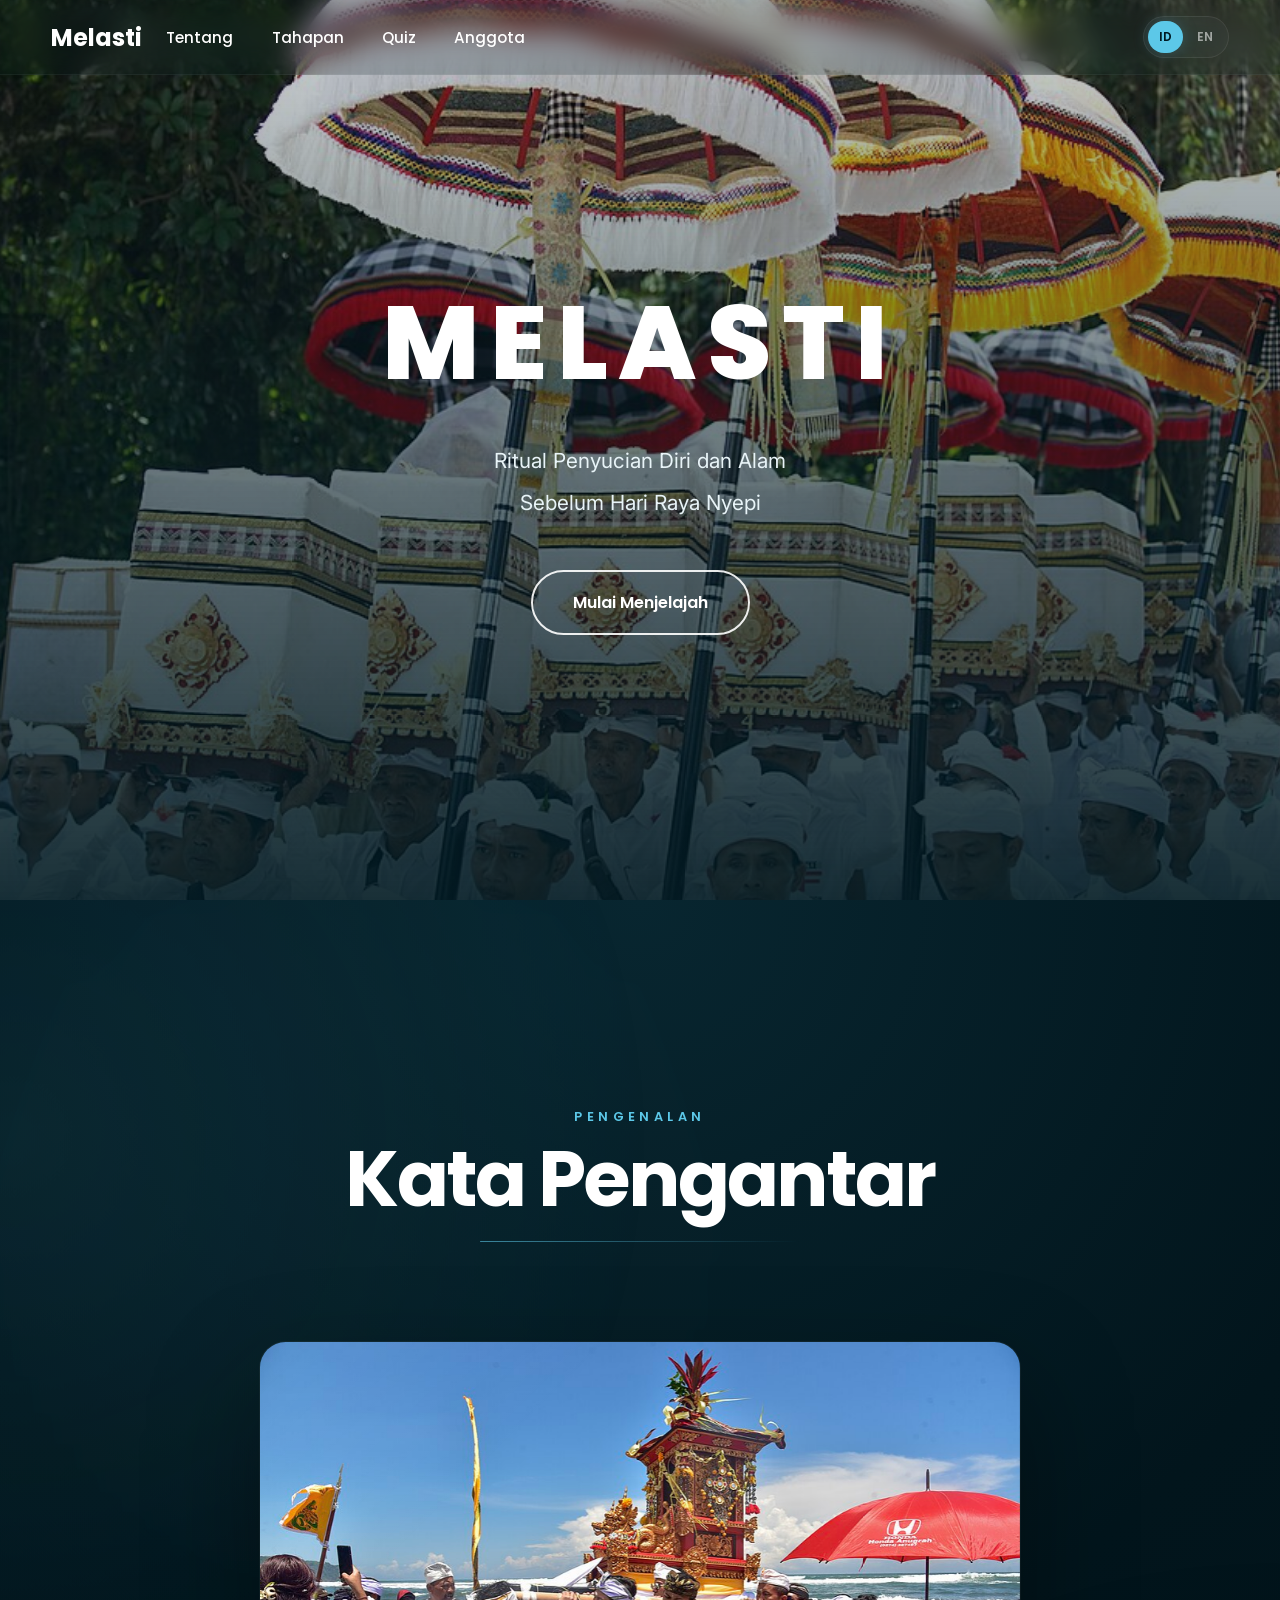
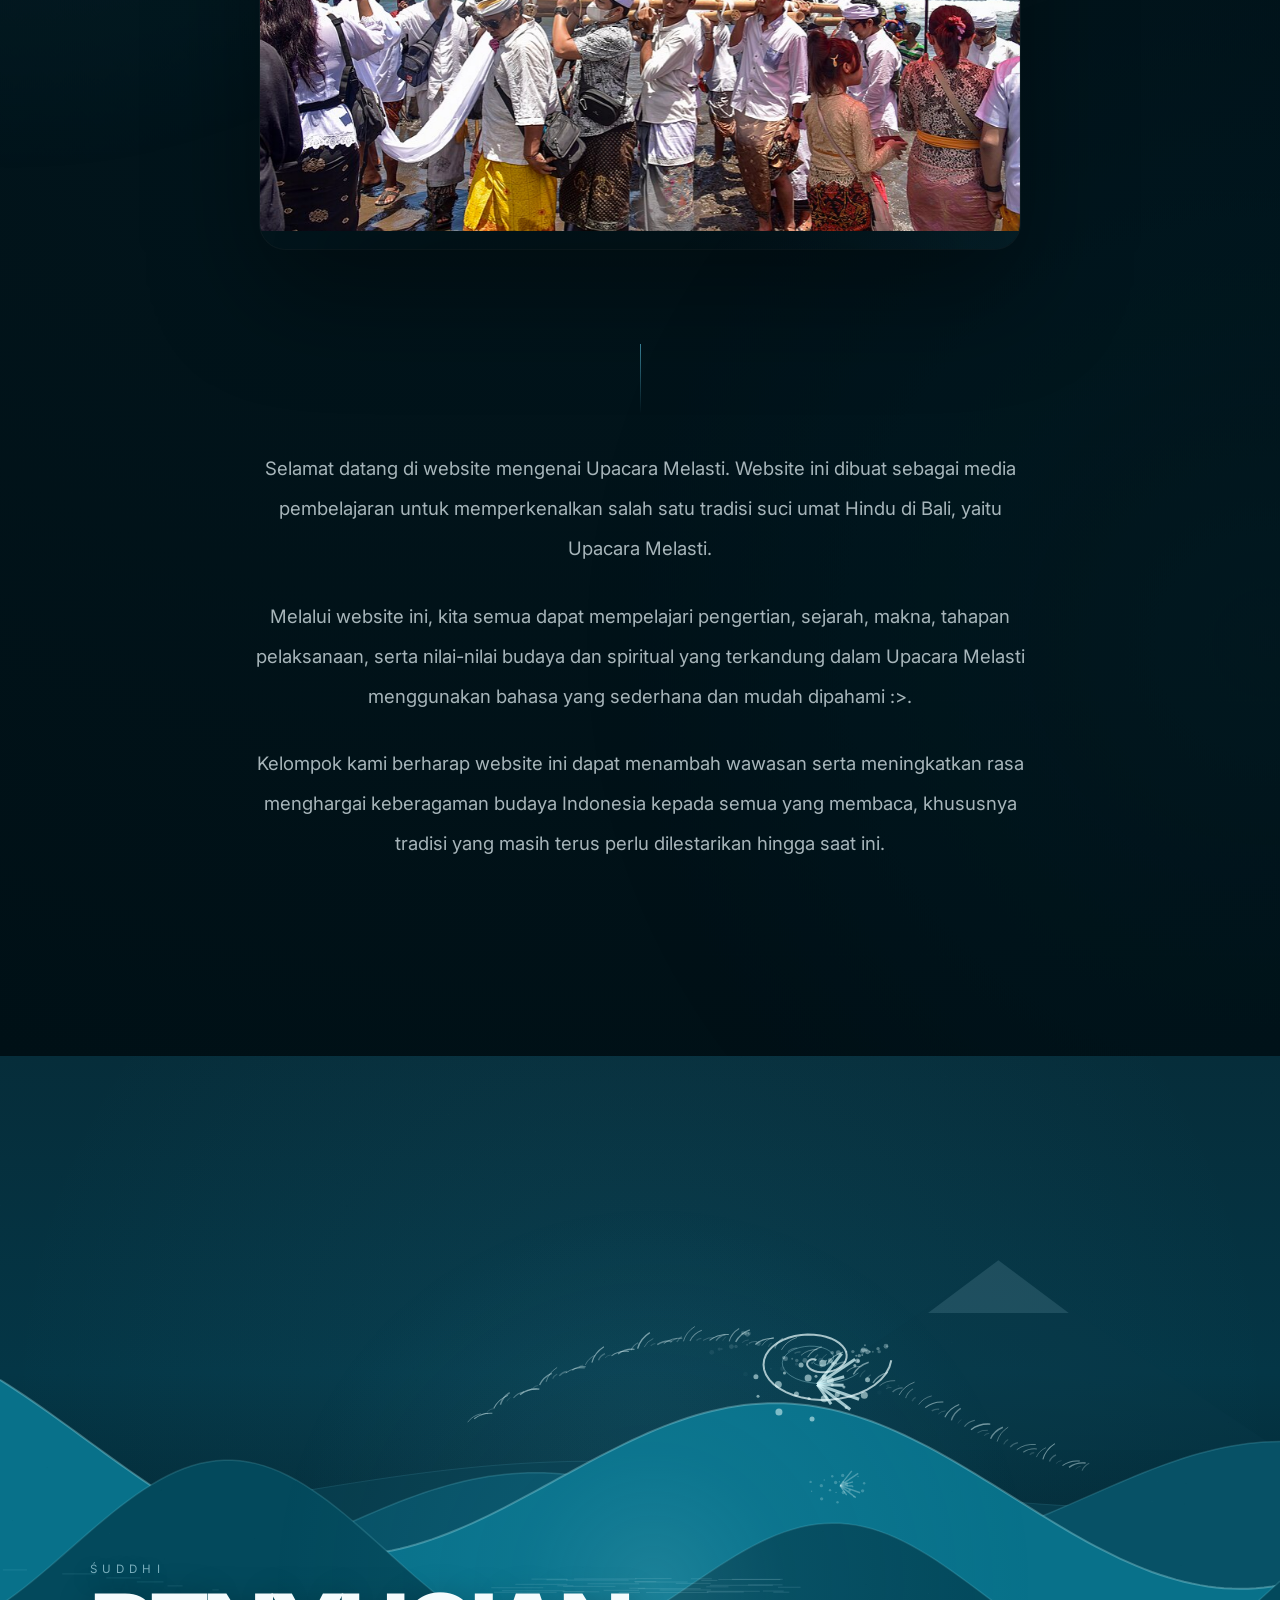
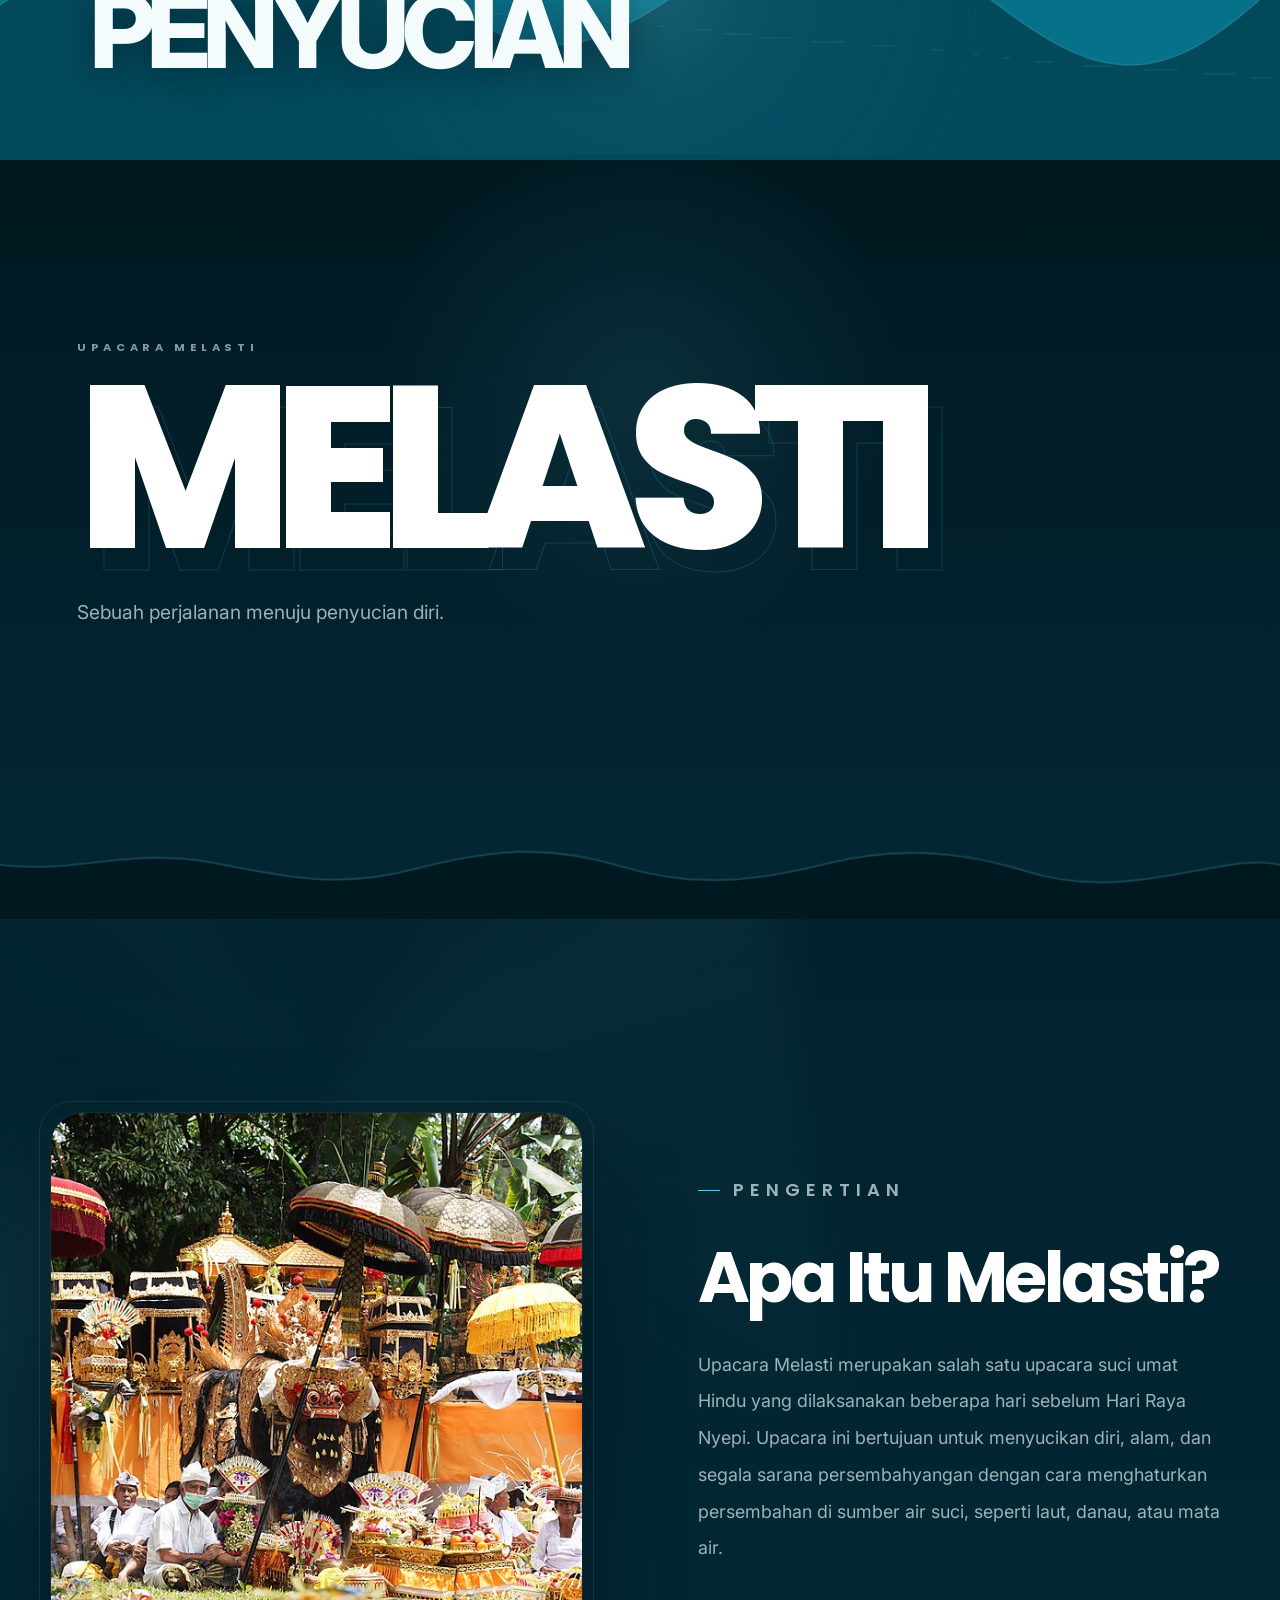
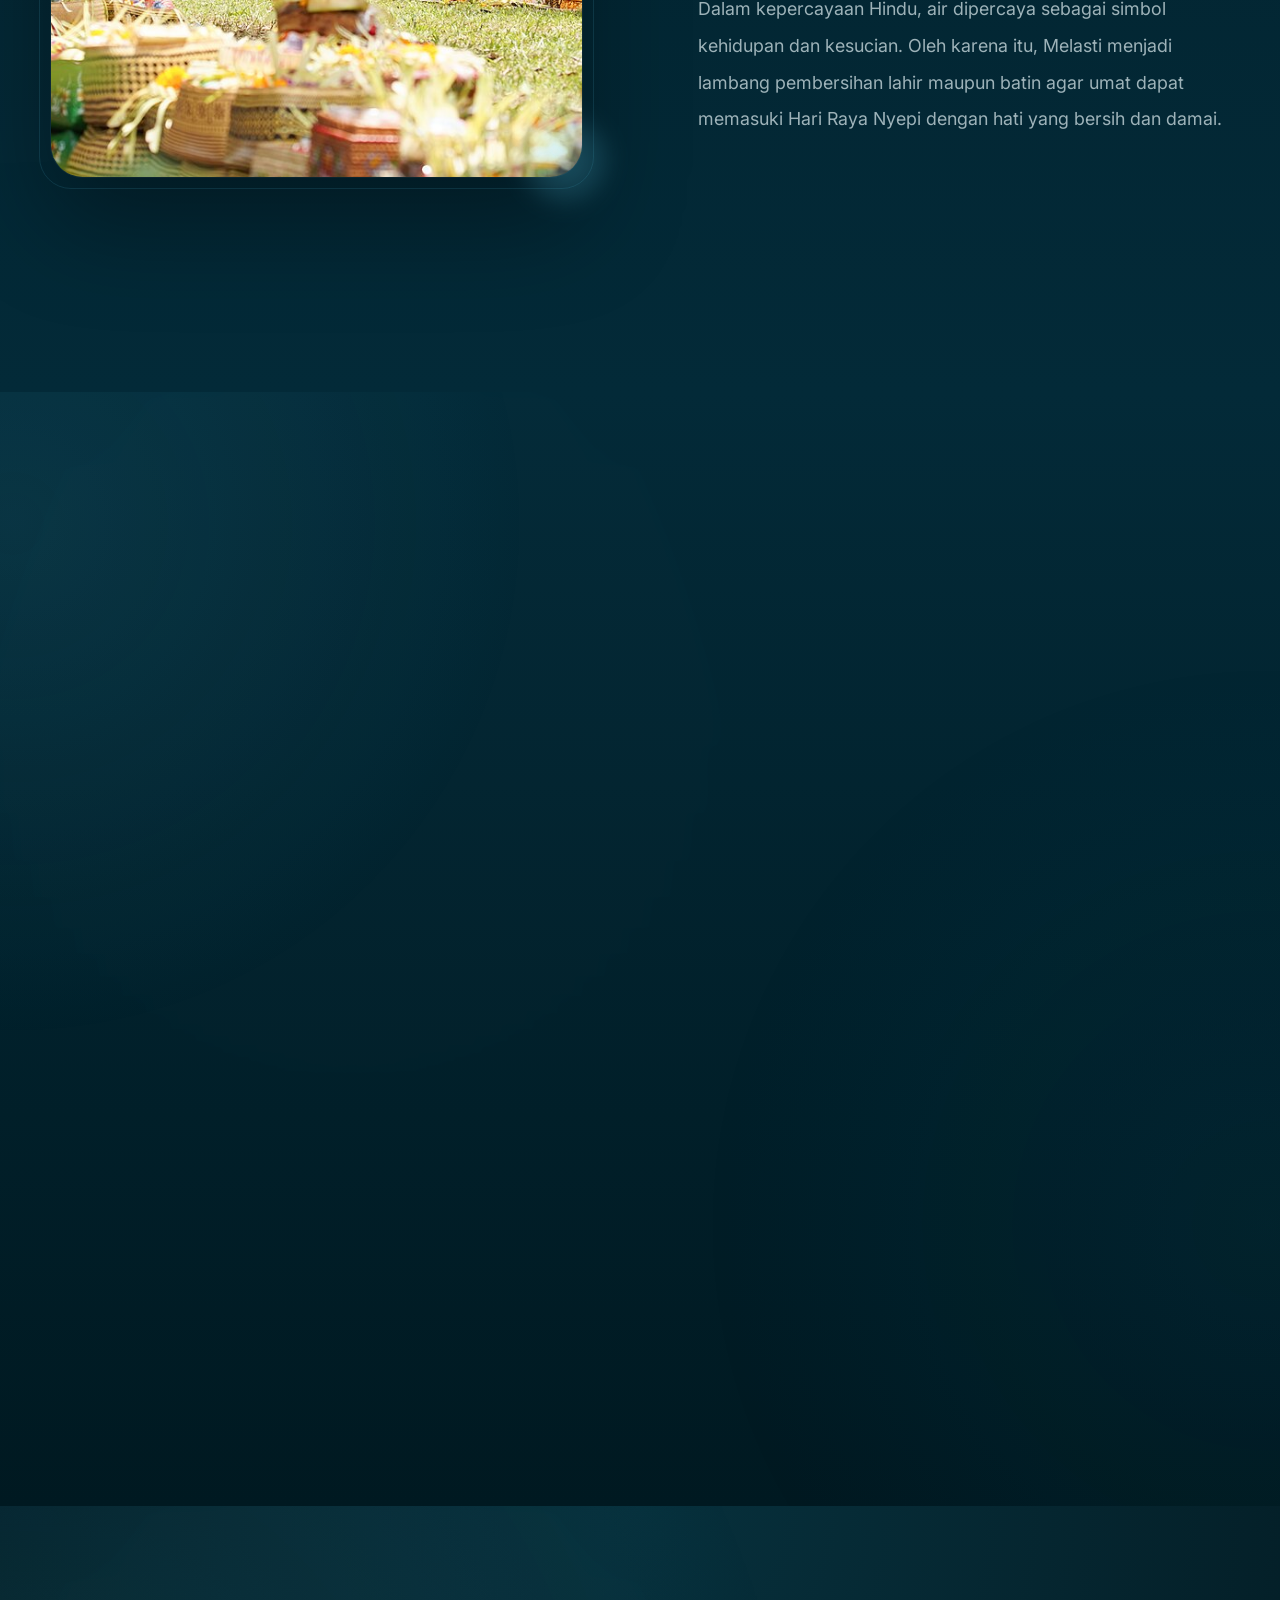
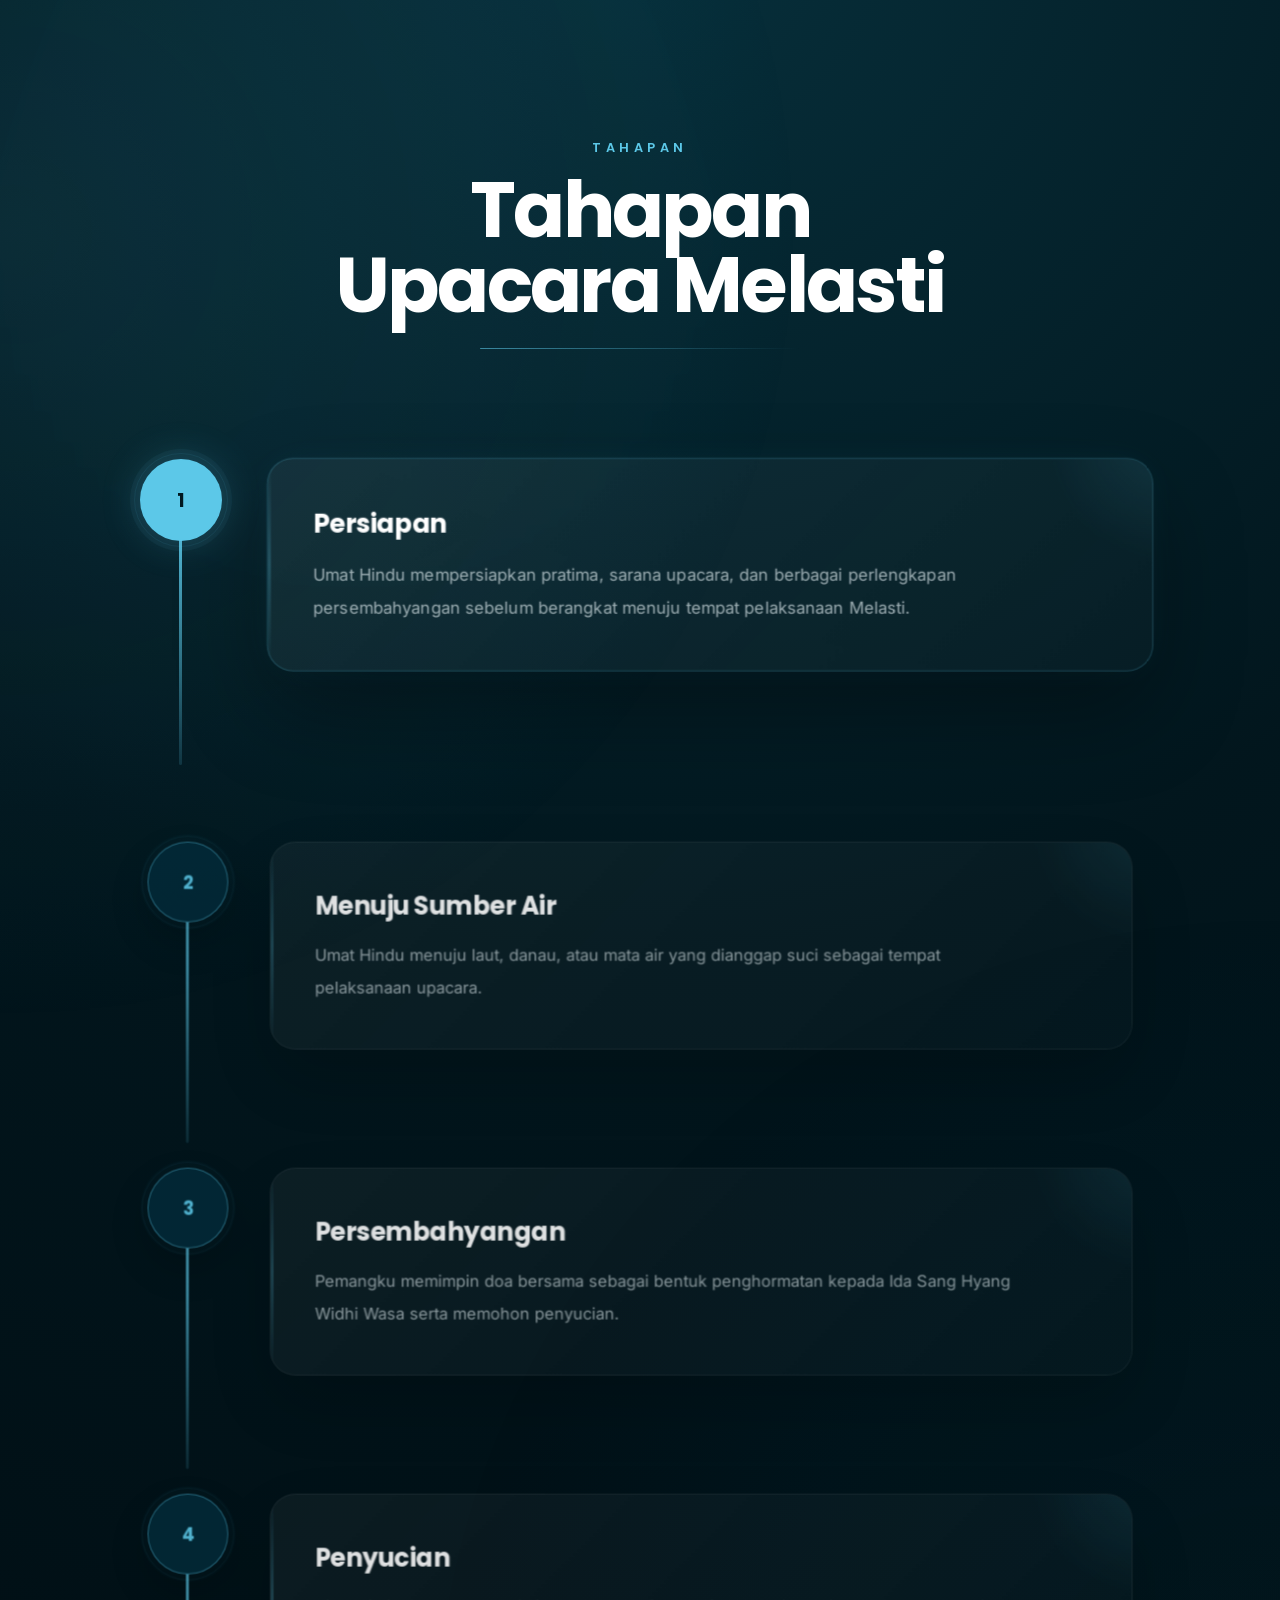
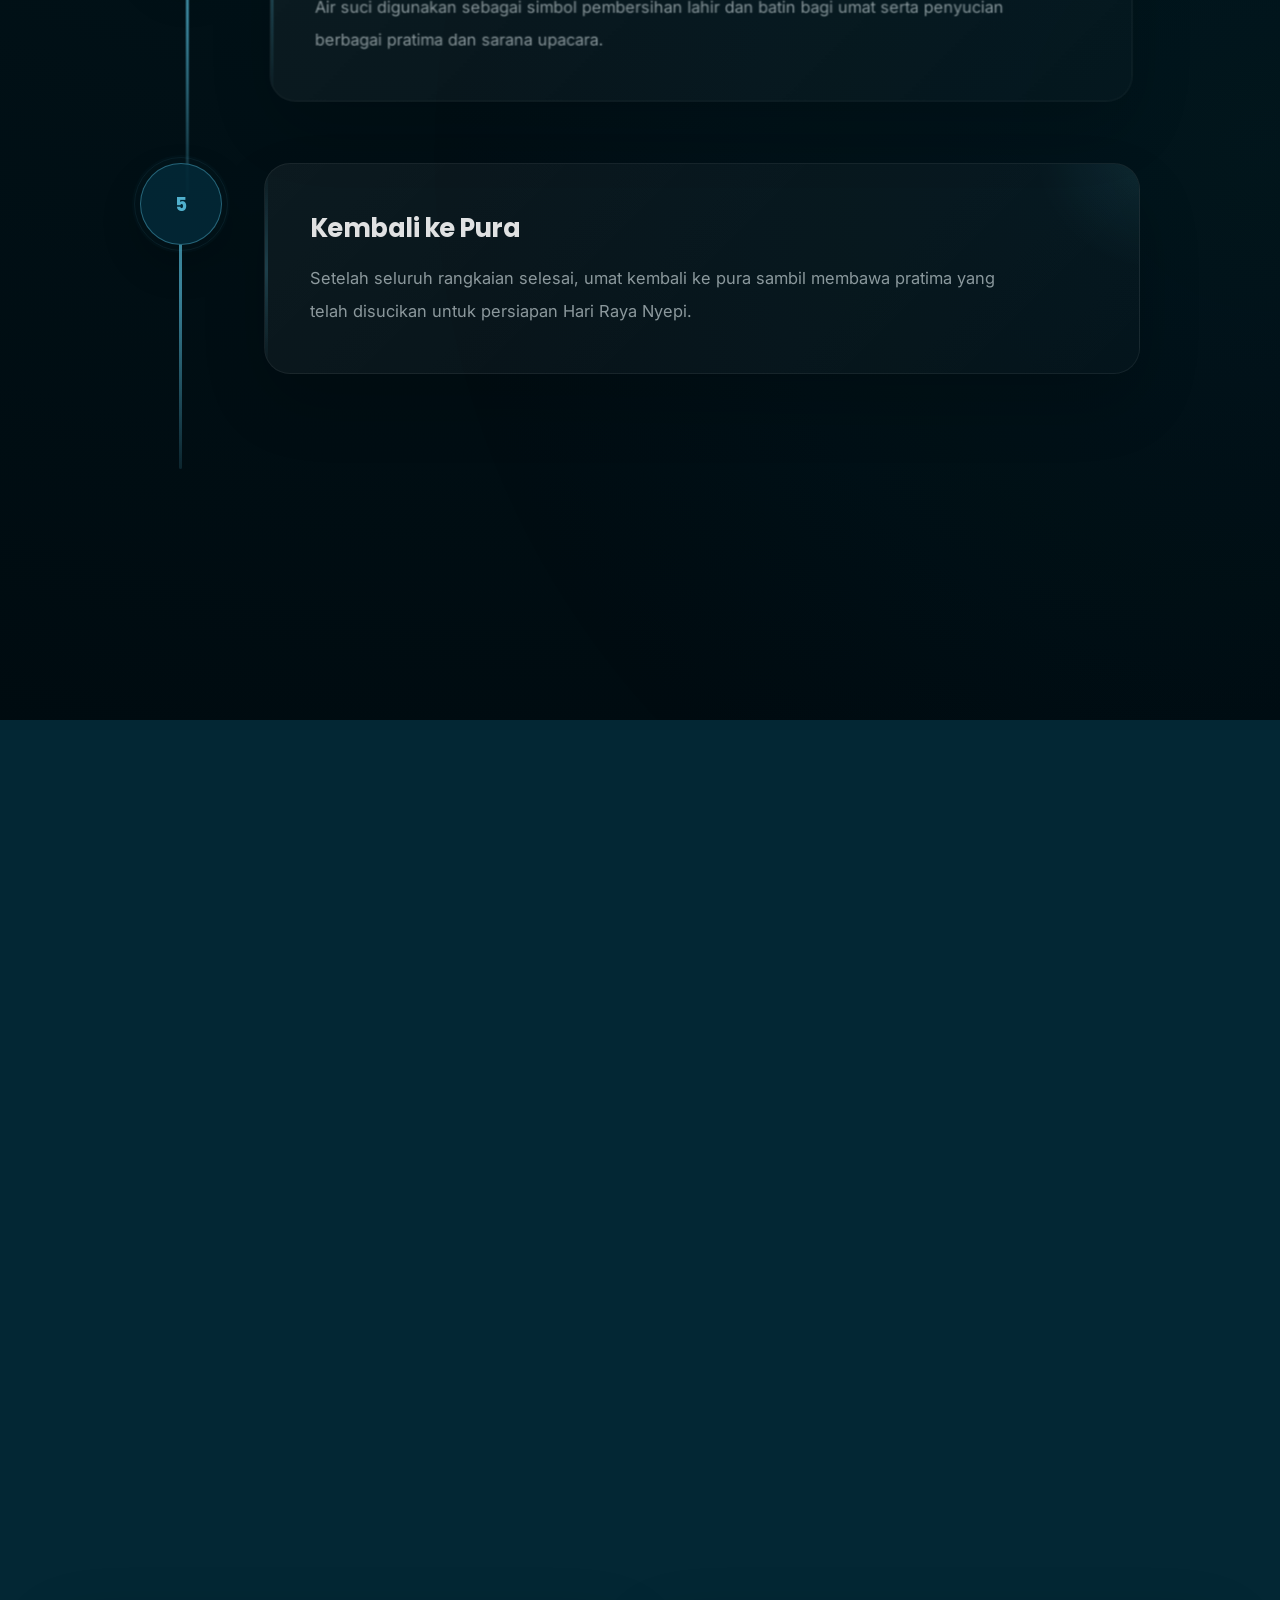
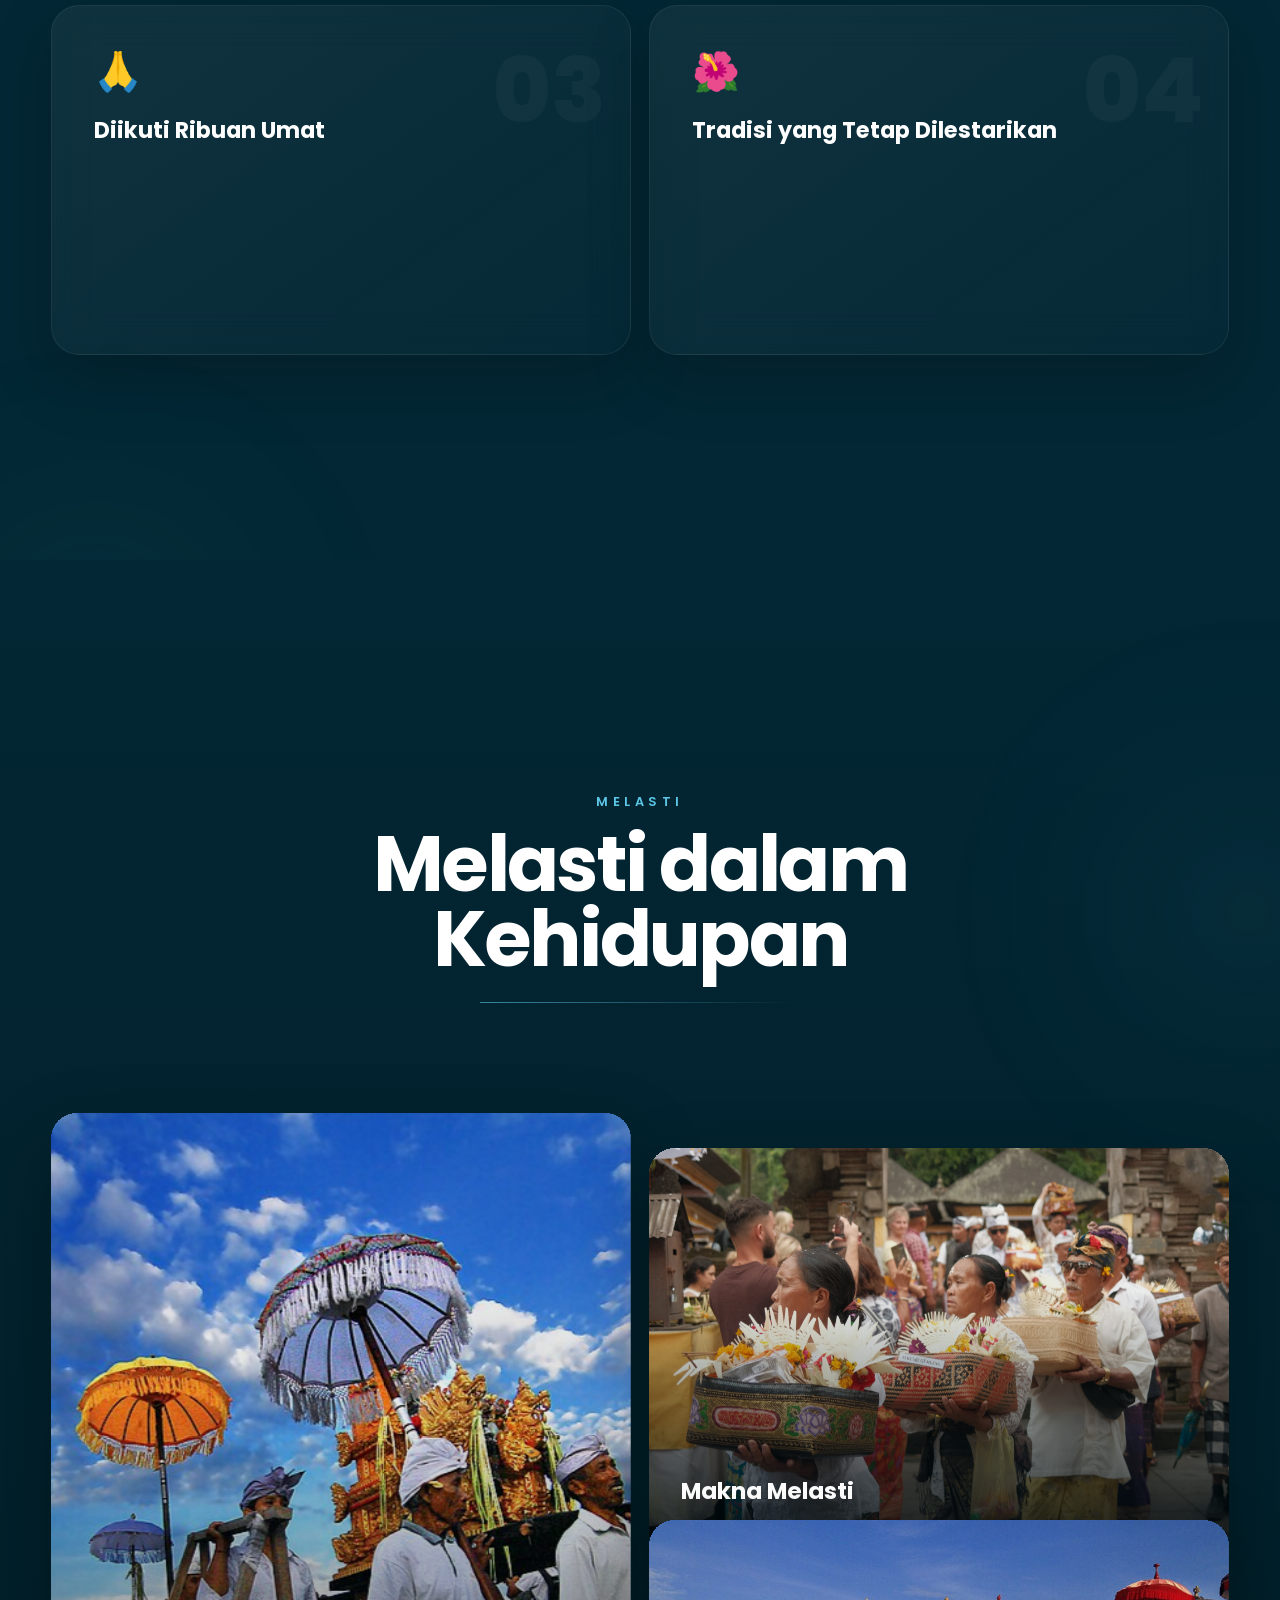
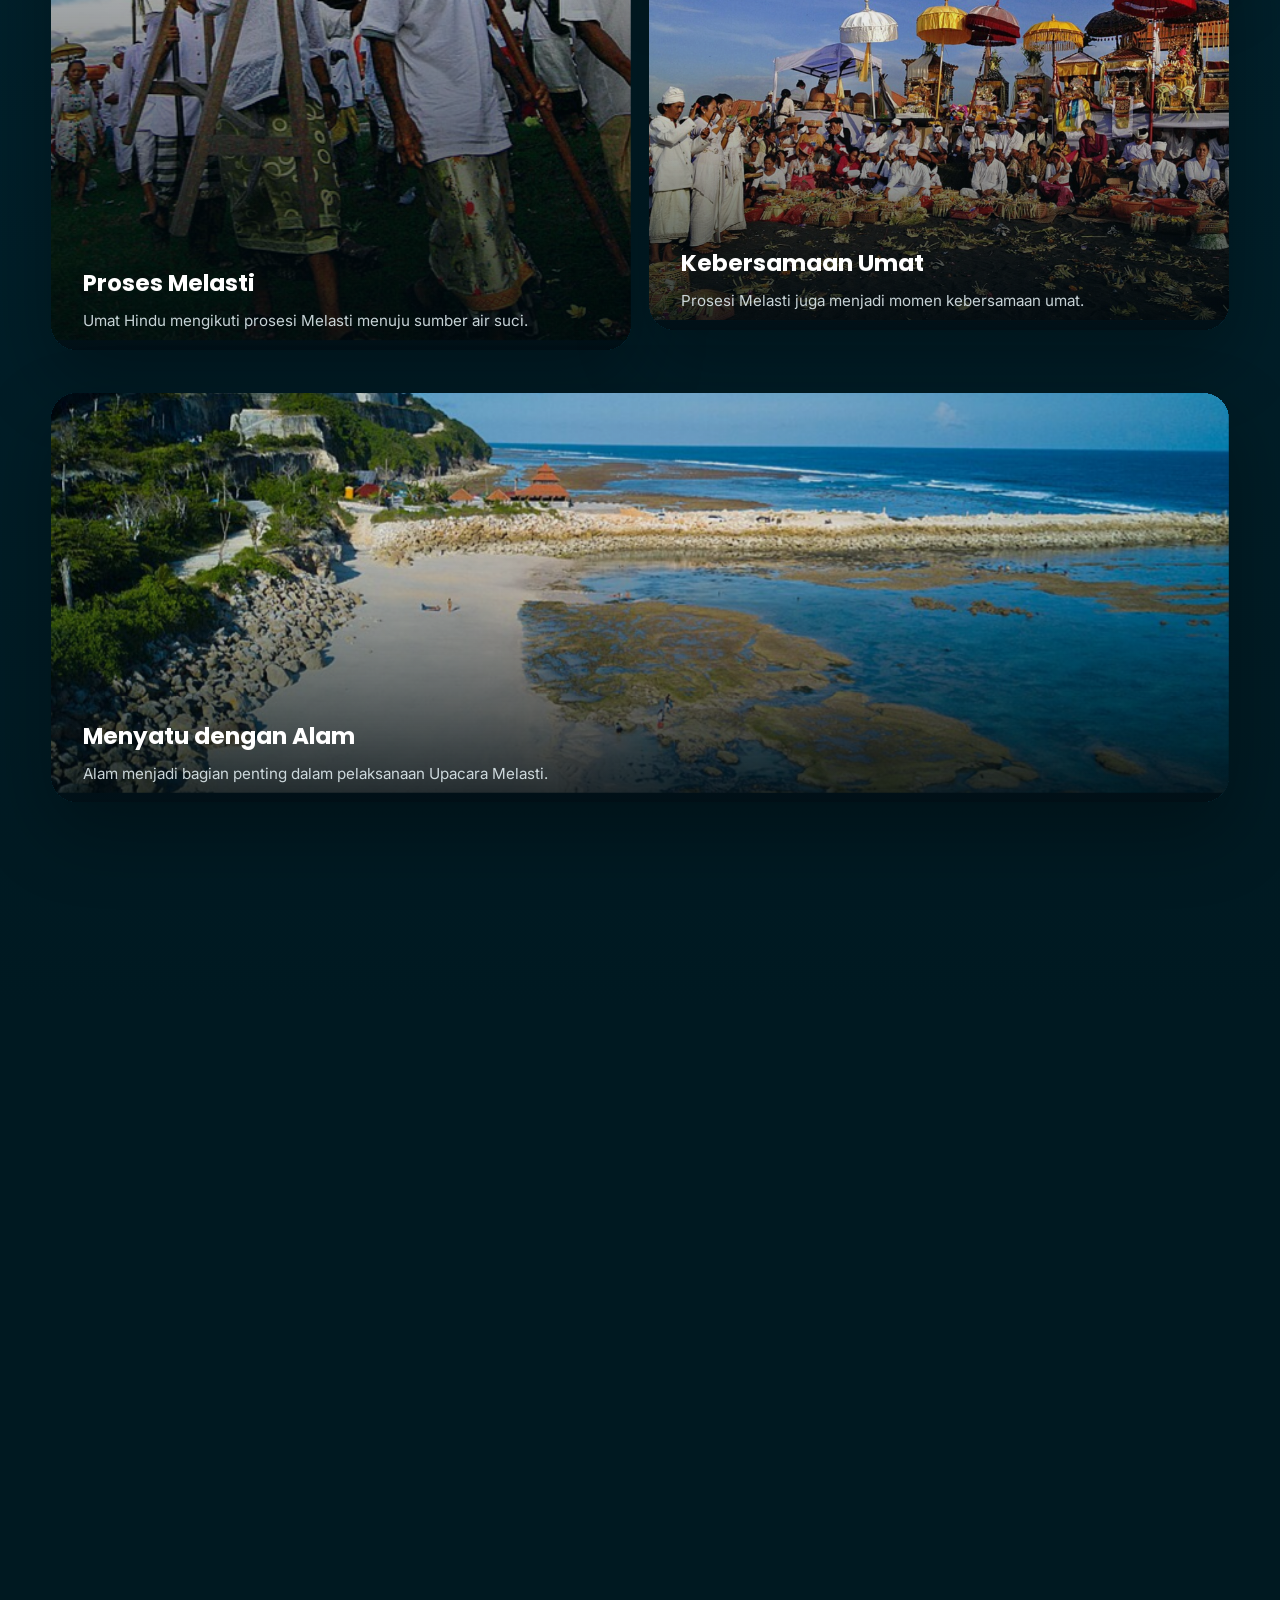
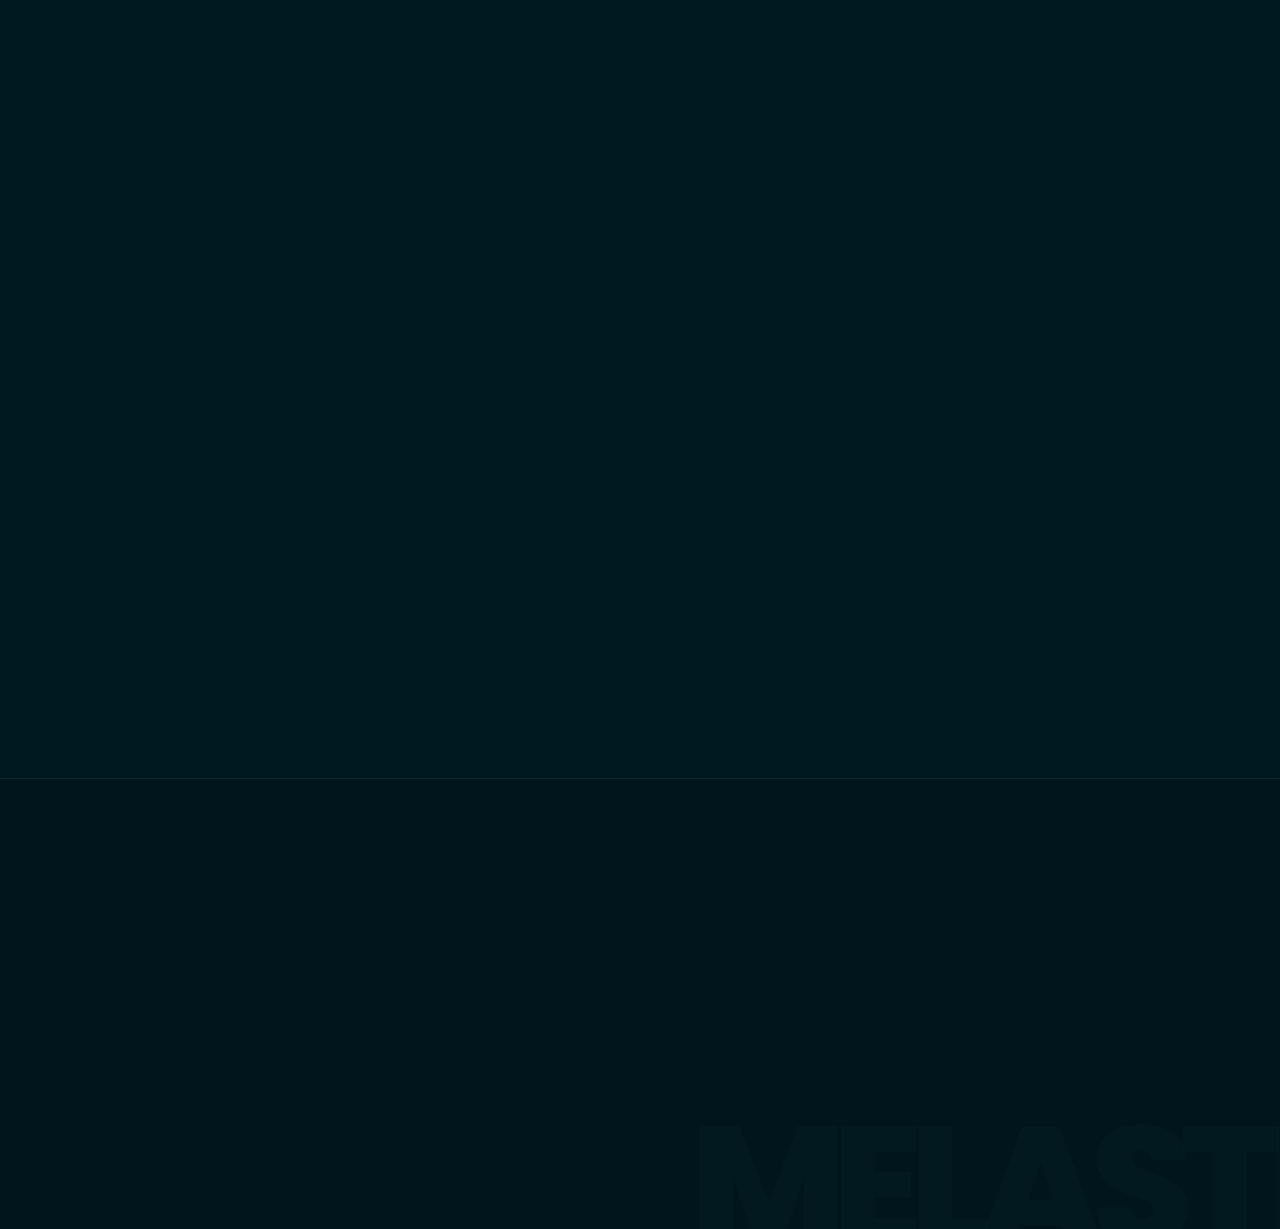
==== commit 5c1cebfd: "Eng button fix" ====
--- a/index.html
+++ b/index.html
@@ -79,7 +79,7 @@
         <div class="language-switch">
             <button class="active">ID</button>
 
-            <a href="english.html" class="language-link">
+            <a href="english.html" class="language-link page-transition-link">
                 EN
             </a>
         </div>
@@ -878,37 +878,6 @@
 
 <script src="script.js"></script>
 
-<div class="language-coming-soon" id="languageComingSoon">
-
-    <div class="language-coming-content">
-
-        <span class="language-coming-line"></span>
-
-        <p class="language-coming-small">
-            LANGUAGE
-        </p>
-
-        <h2>
-            English Version
-        </h2>
-
-        <p class="language-coming-message">
-            Sorry, we don't have this yet.
-            <br>
-            Coming soon.
-        </p>
-
-        <button
-            type="button"
-            id="closeLanguageComing"
-            onclick="document.getElementById('languageComingSoon').classList.remove('active')"
-        >
-            Kembali
-        </button>
-
-    </div>
-
-</div>
 
 </body>
 
--- a/style.css
+++ b/style.css
@@ -7709,4 +7709,231 @@
     background: rgba(255,255,255,.08);
 
     transform: translateY(-2px);
+}
+
+.language-coming-soon{
+
+    position:fixed;
+
+    inset:0;
+
+    z-index:100000;
+
+    display:flex;
+
+    align-items:center;
+    justify-content:center;
+
+    padding:30px;
+
+    background:rgba(0,15,20,.94);
+
+    backdrop-filter:blur(18px);
+    -webkit-backdrop-filter:blur(18px);
+
+    opacity:0;
+
+    visibility:hidden;
+
+    pointer-events:none;
+
+    transition:
+        opacity .5s ease,
+        visibility .5s ease;
+
+}
+
+
+.language-coming-soon.active{
+
+    opacity:1;
+
+    visibility:visible;
+
+    pointer-events:auto;
+
+}
+
+
+.language-coming-content{
+
+    width:min(90%,520px);
+
+    text-align:center;
+
+    opacity:0;
+
+    transform:
+        translateY(35px)
+        scale(.96);
+
+    transition:
+        opacity .6s ease,
+        transform .7s cubic-bezier(.22,.61,.36,1);
+
+}
+
+
+.language-coming-soon.active
+.language-coming-content{
+
+    opacity:1;
+
+    transform:
+        translateY(0)
+        scale(1);
+
+}
+
+
+.language-coming-line{
+
+    display:block;
+
+    width:0;
+
+    height:2px;
+
+    margin:0 auto 28px;
+
+    background:var(--primary);
+
+    box-shadow:
+        0 0 12px var(--primary),
+        0 0 30px rgba(92,200,232,.4);
+
+    transition:
+        width .8s cubic-bezier(.22,.61,.36,1);
+
+}
+
+
+.language-coming-soon.active
+.language-coming-line{
+
+    width:110px;
+
+}
+
+
+.language-coming-small{
+
+    margin:0 0 12px;
+
+    color:var(--primary);
+
+    font-family:"Poppins",sans-serif;
+
+    font-size:.72rem;
+
+    font-weight:600;
+
+    letter-spacing:.25em;
+
+}
+
+
+.language-coming-content h2{
+
+    margin:0 0 18px;
+
+    color:var(--white);
+
+    font-family:"Poppins",sans-serif;
+
+    font-size:clamp(2rem,5vw,3.2rem);
+
+    line-height:1.1;
+
+}
+
+
+.language-coming-message{
+
+    margin:0;
+
+    color:rgba(232,244,248,.65);
+
+    font-size:1rem;
+
+    line-height:1.8;
+
+}
+
+
+#closeLanguageComing{
+
+    margin-top:30px;
+
+    padding:12px 28px;
+
+    border:1px solid rgba(92,200,232,.4);
+
+    border-radius:999px;
+
+    background:rgba(92,200,232,.08);
+
+    color:var(--white);
+
+    font-family:"Poppins",sans-serif;
+
+    cursor:pointer;
+
+    transition:var(--transition);
+
+}
+
+
+#closeLanguageComing:hover{
+
+    background:rgba(92,200,232,.16);
+
+    border-color:var(--primary);
+
+    transform:translateY(-3px);
+
+}
+
+@media(max-width:768px){
+
+    .language-coming-content h2{
+
+        font-size:2rem;
+
+    }
+
+    .language-coming-message{
+
+        font-size:.9rem;
+
+    }
+
+}
+
+#closeLanguageComing{
+
+    margin-top:23px;
+
+    padding:18px 55px;
+
+    font-size:1rem;
+
+    font-weight:450;
+
+    letter-spacing:.03em;
+
+    border:1px solid rgba(92,200,232,.4);
+
+    border-radius:999px;
+
+    background:rgba(92,200,232,.08);
+
+    color:var(--white);
+
+    font-family:"Poppins",sans-serif;
+
+    cursor:pointer;
+
+    transition:var(--transition);
+
 }
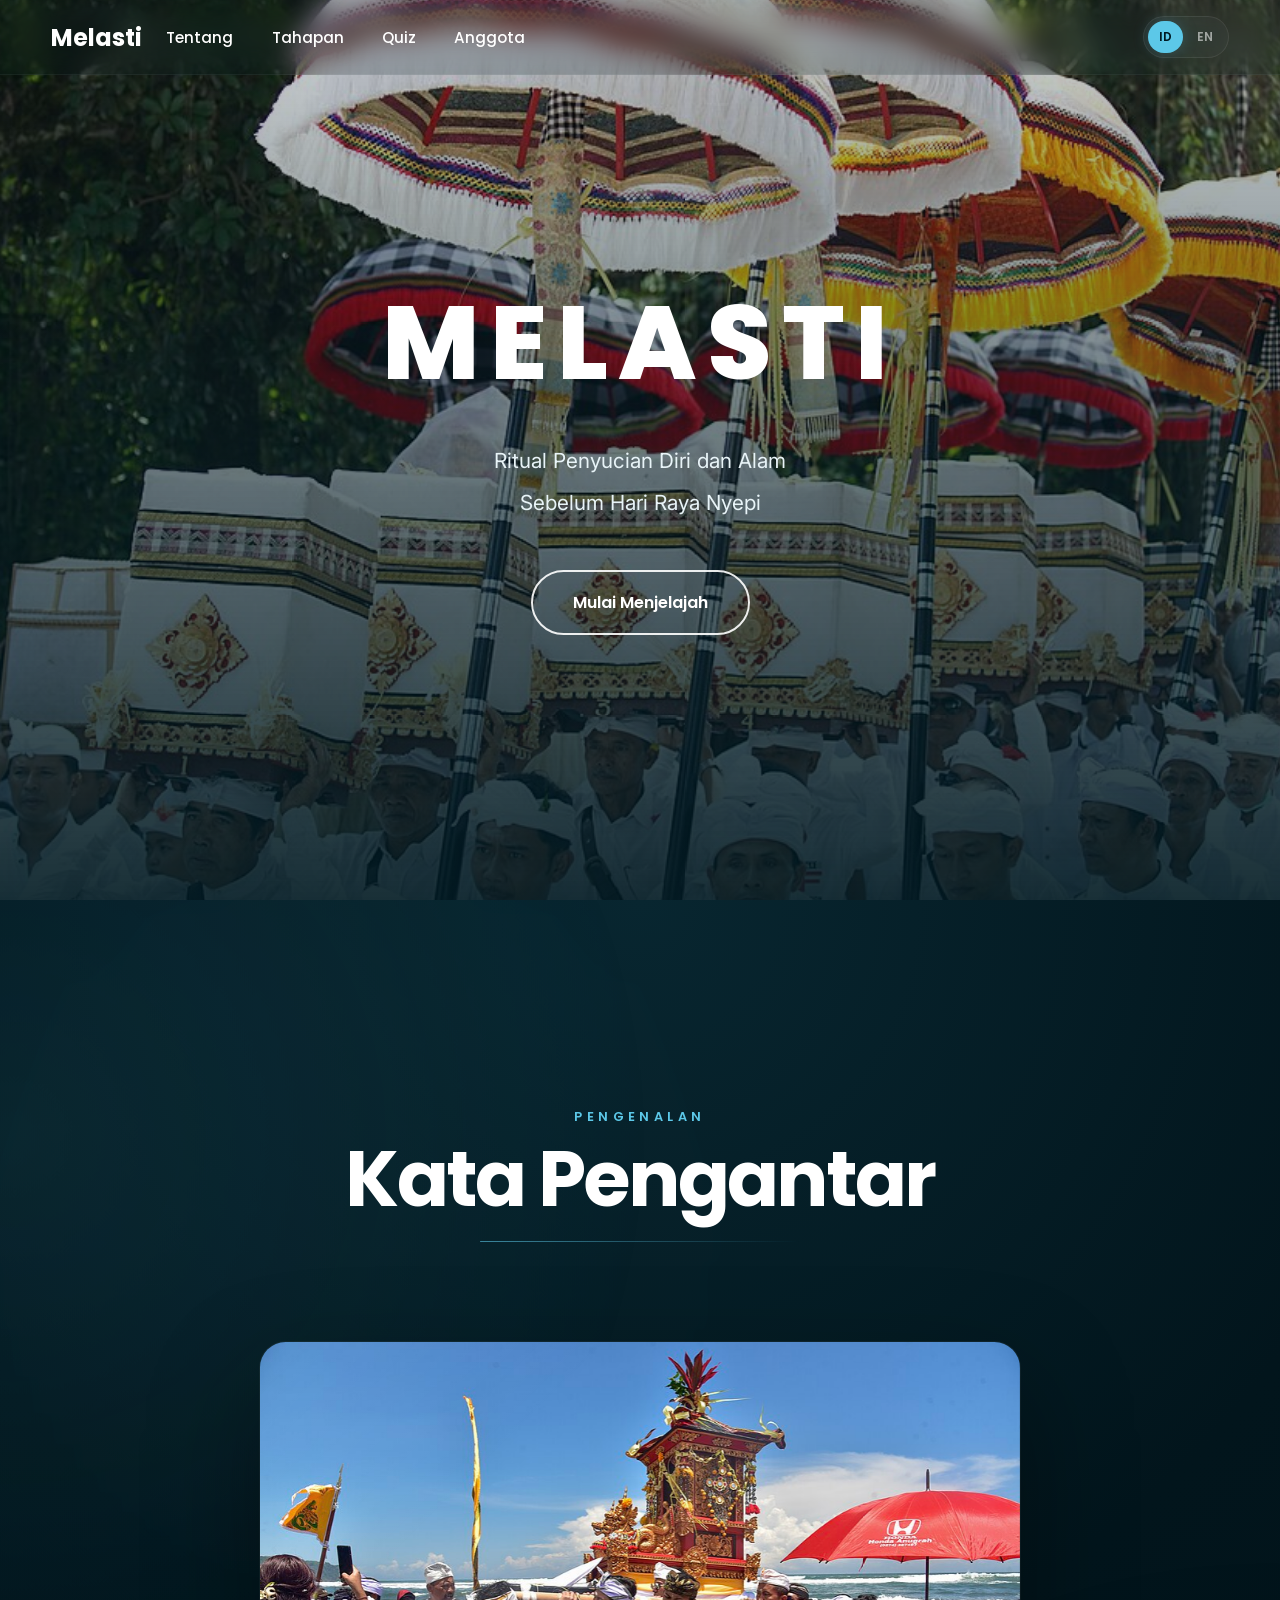
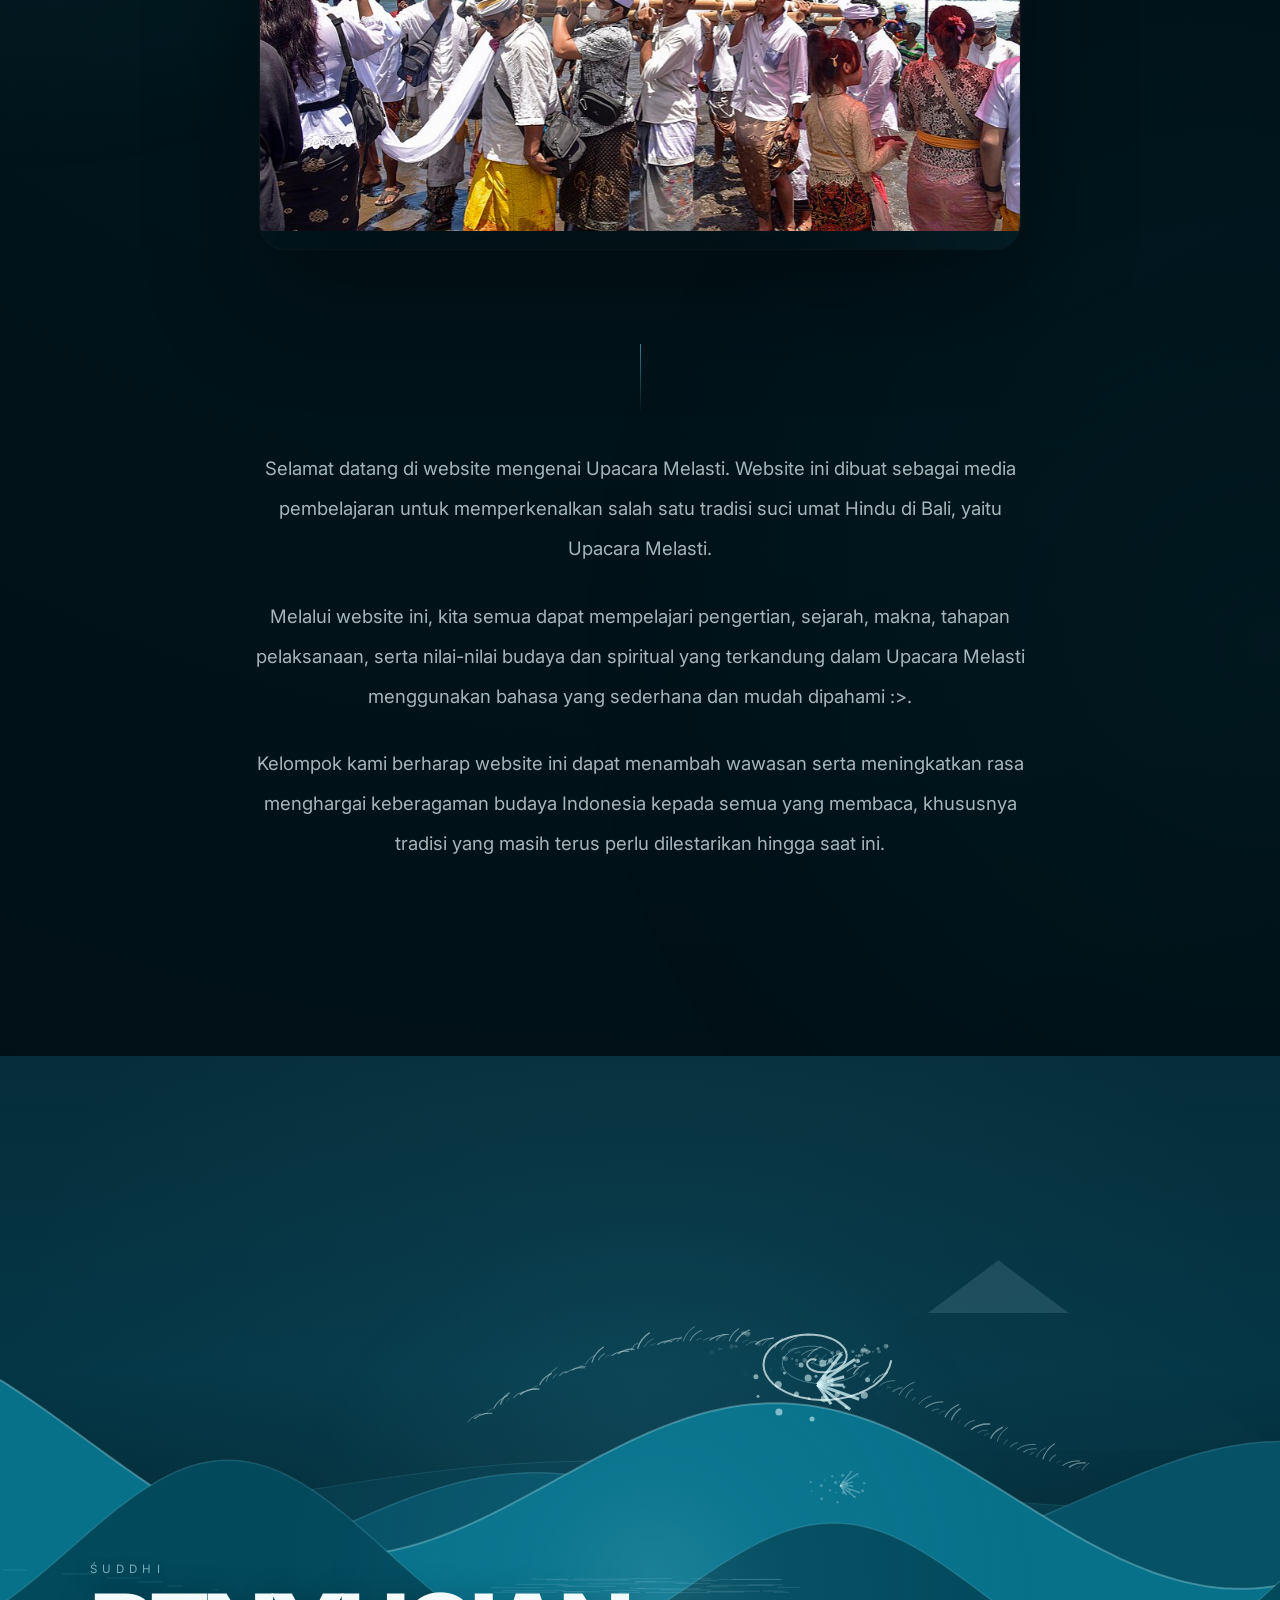
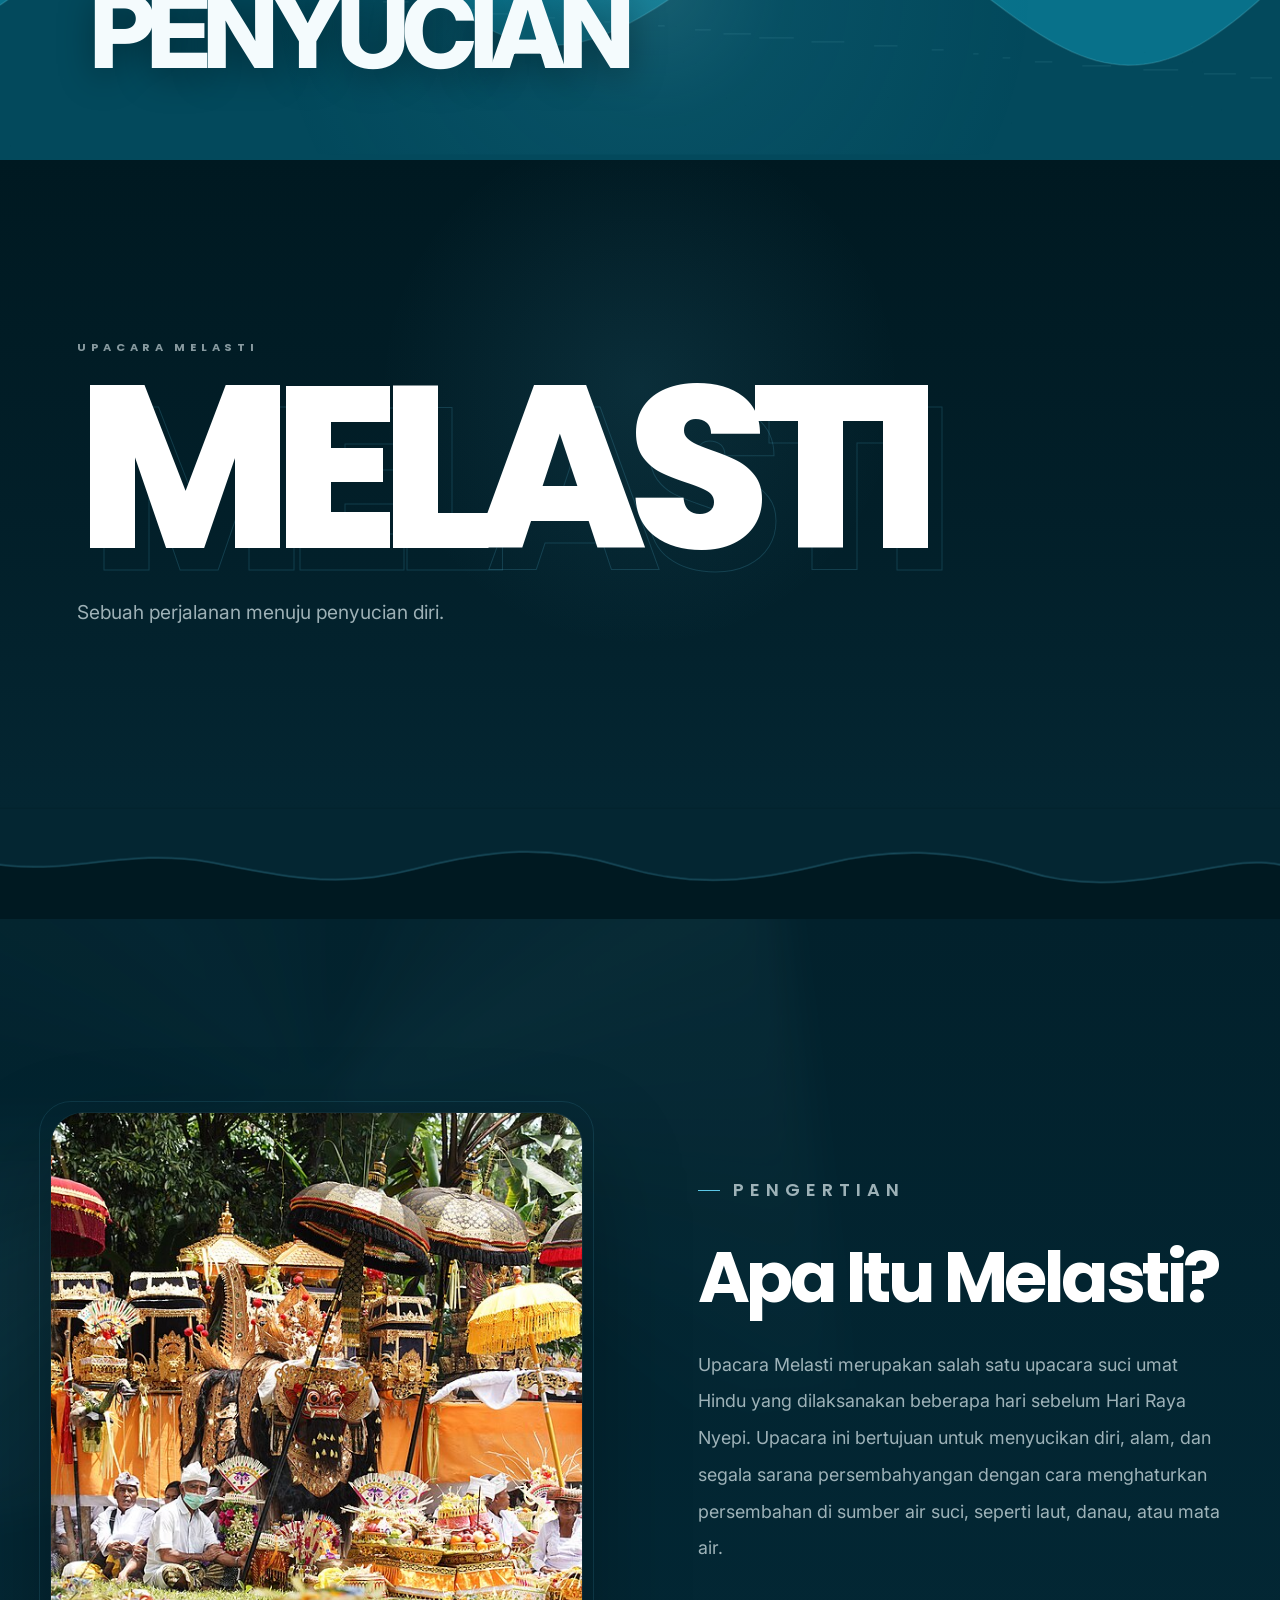
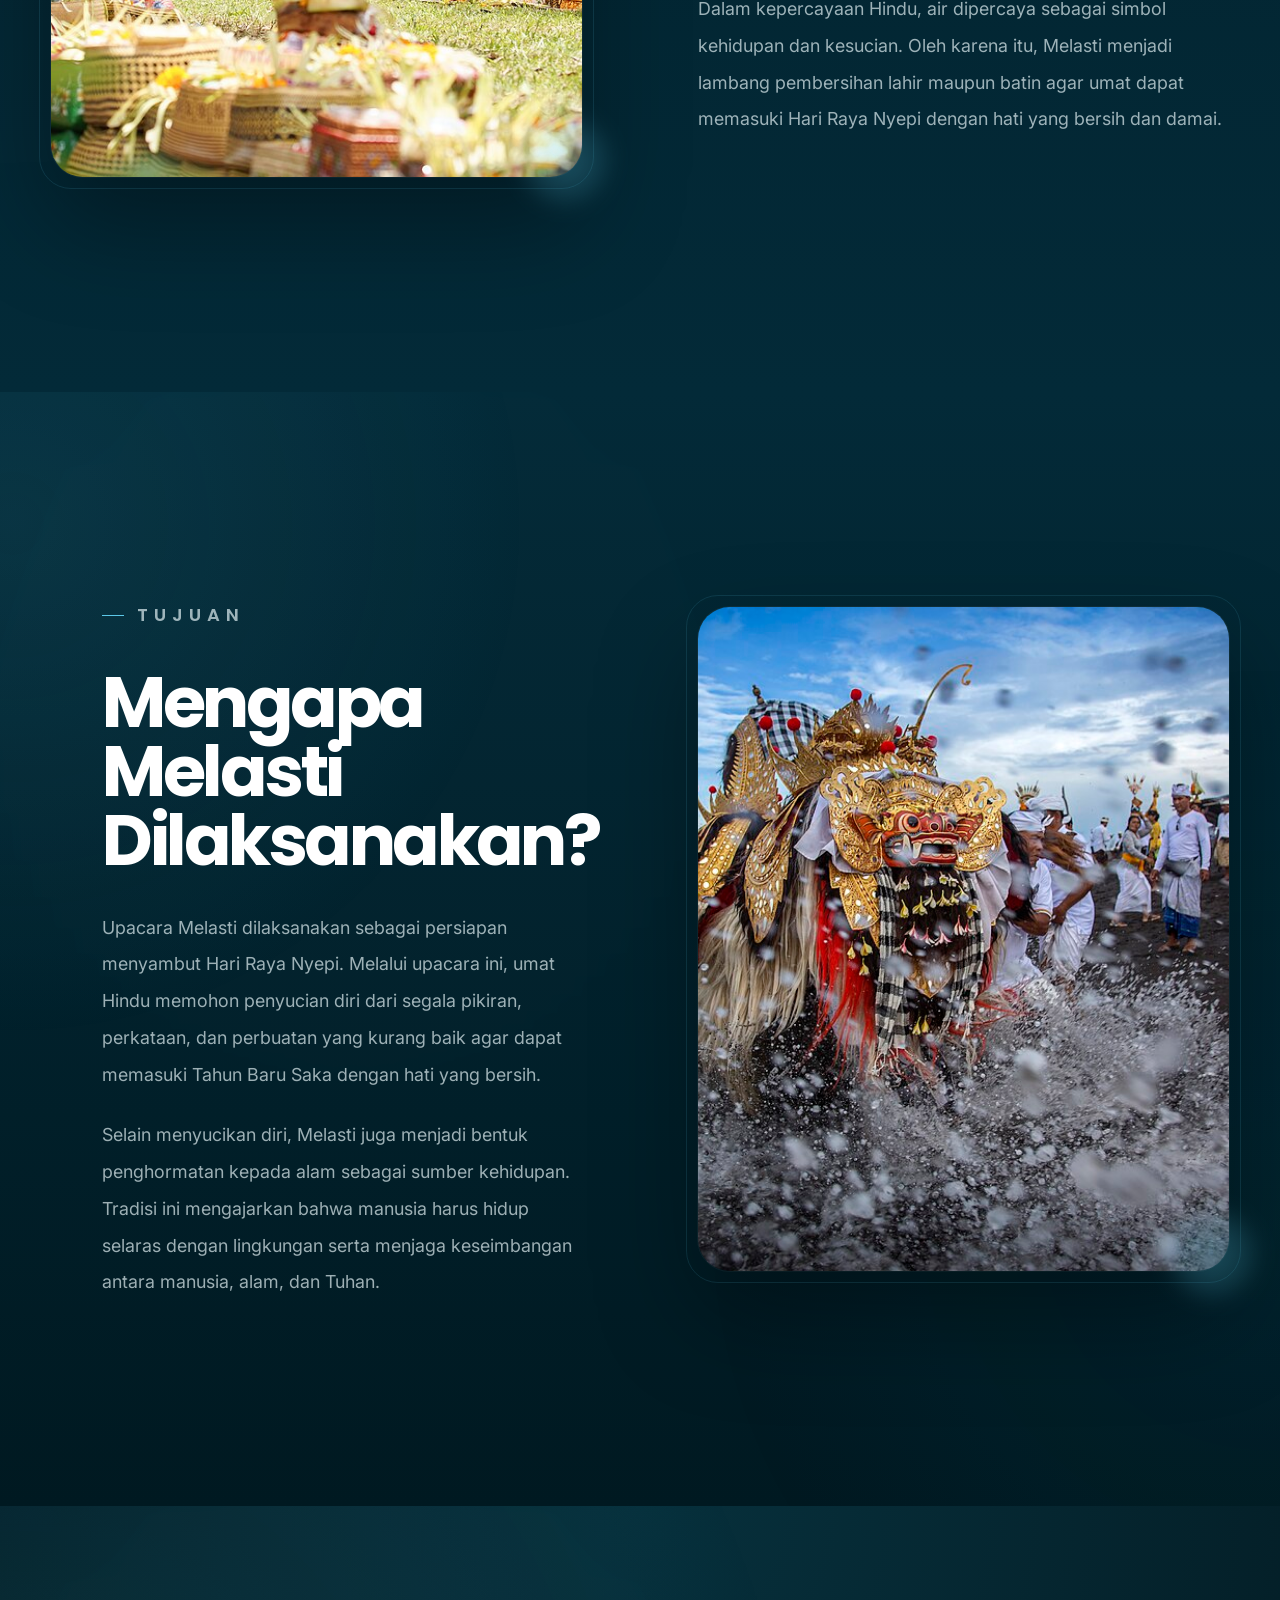
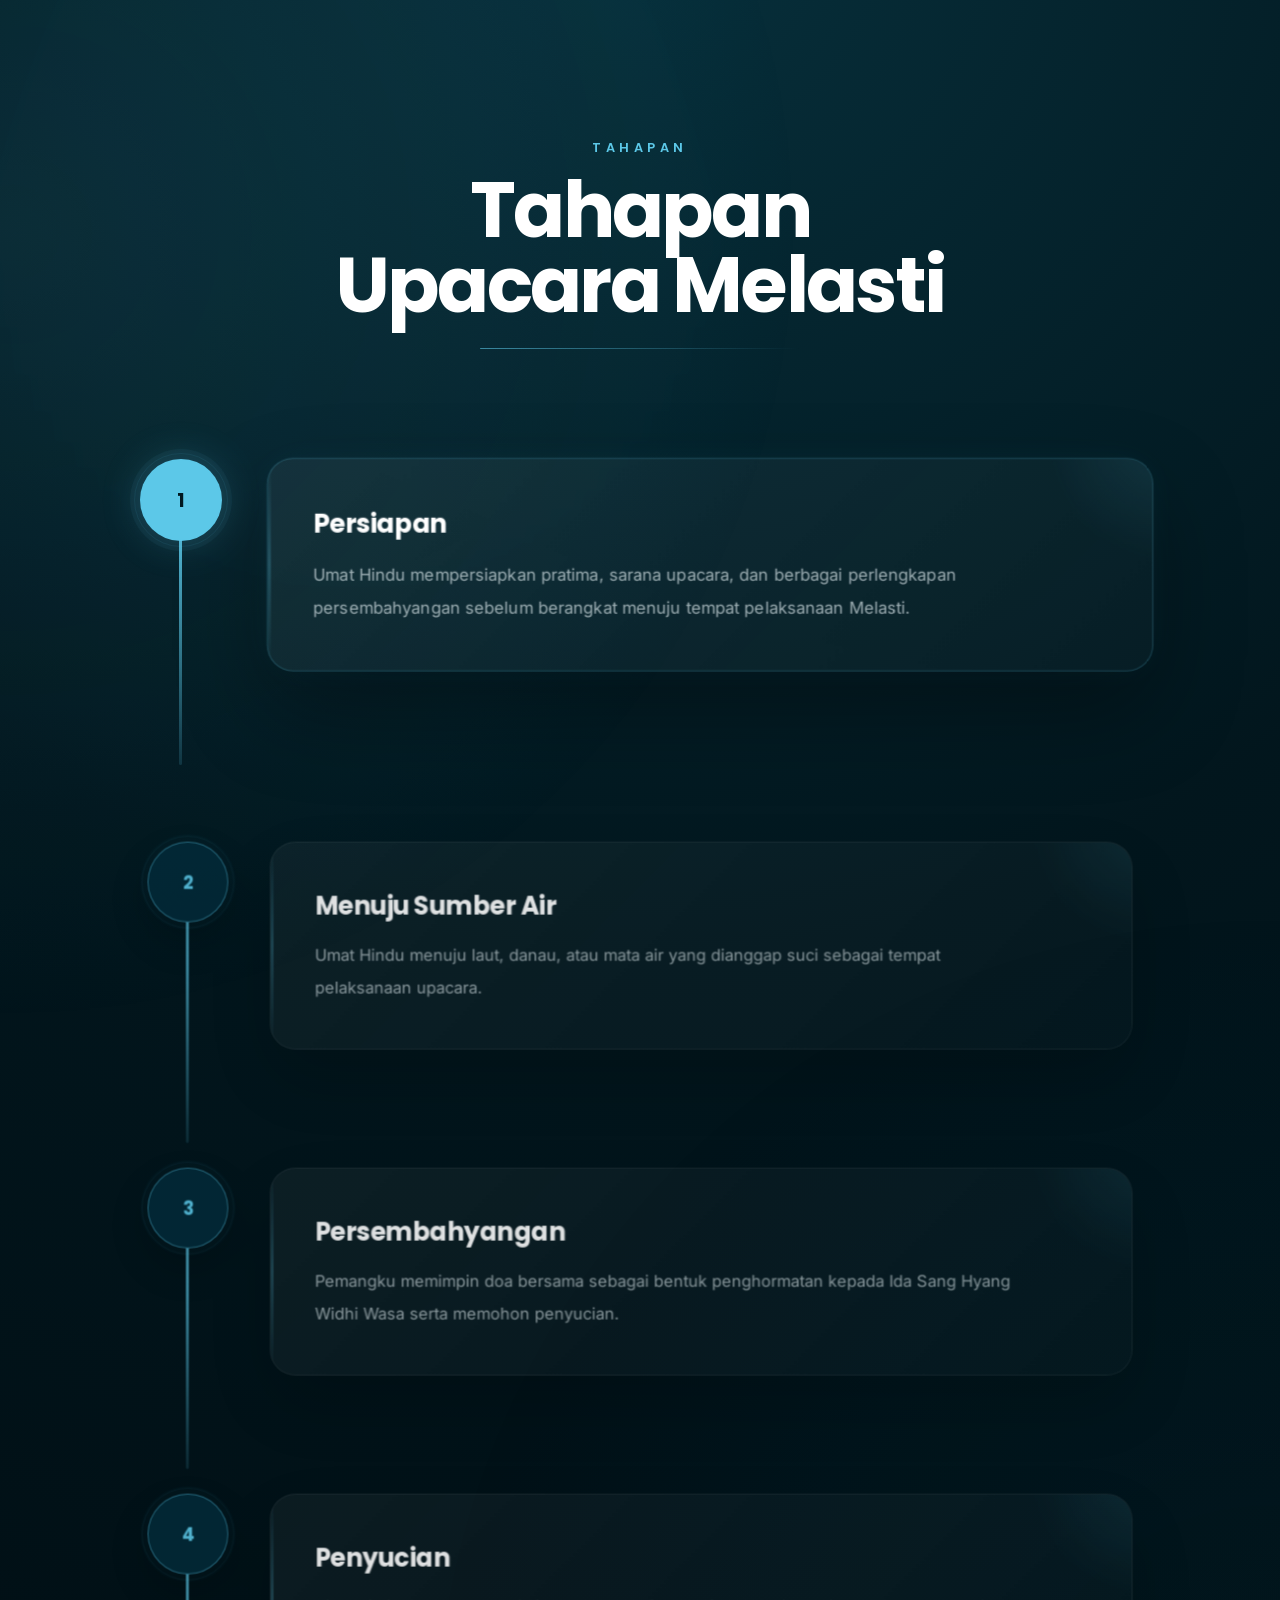
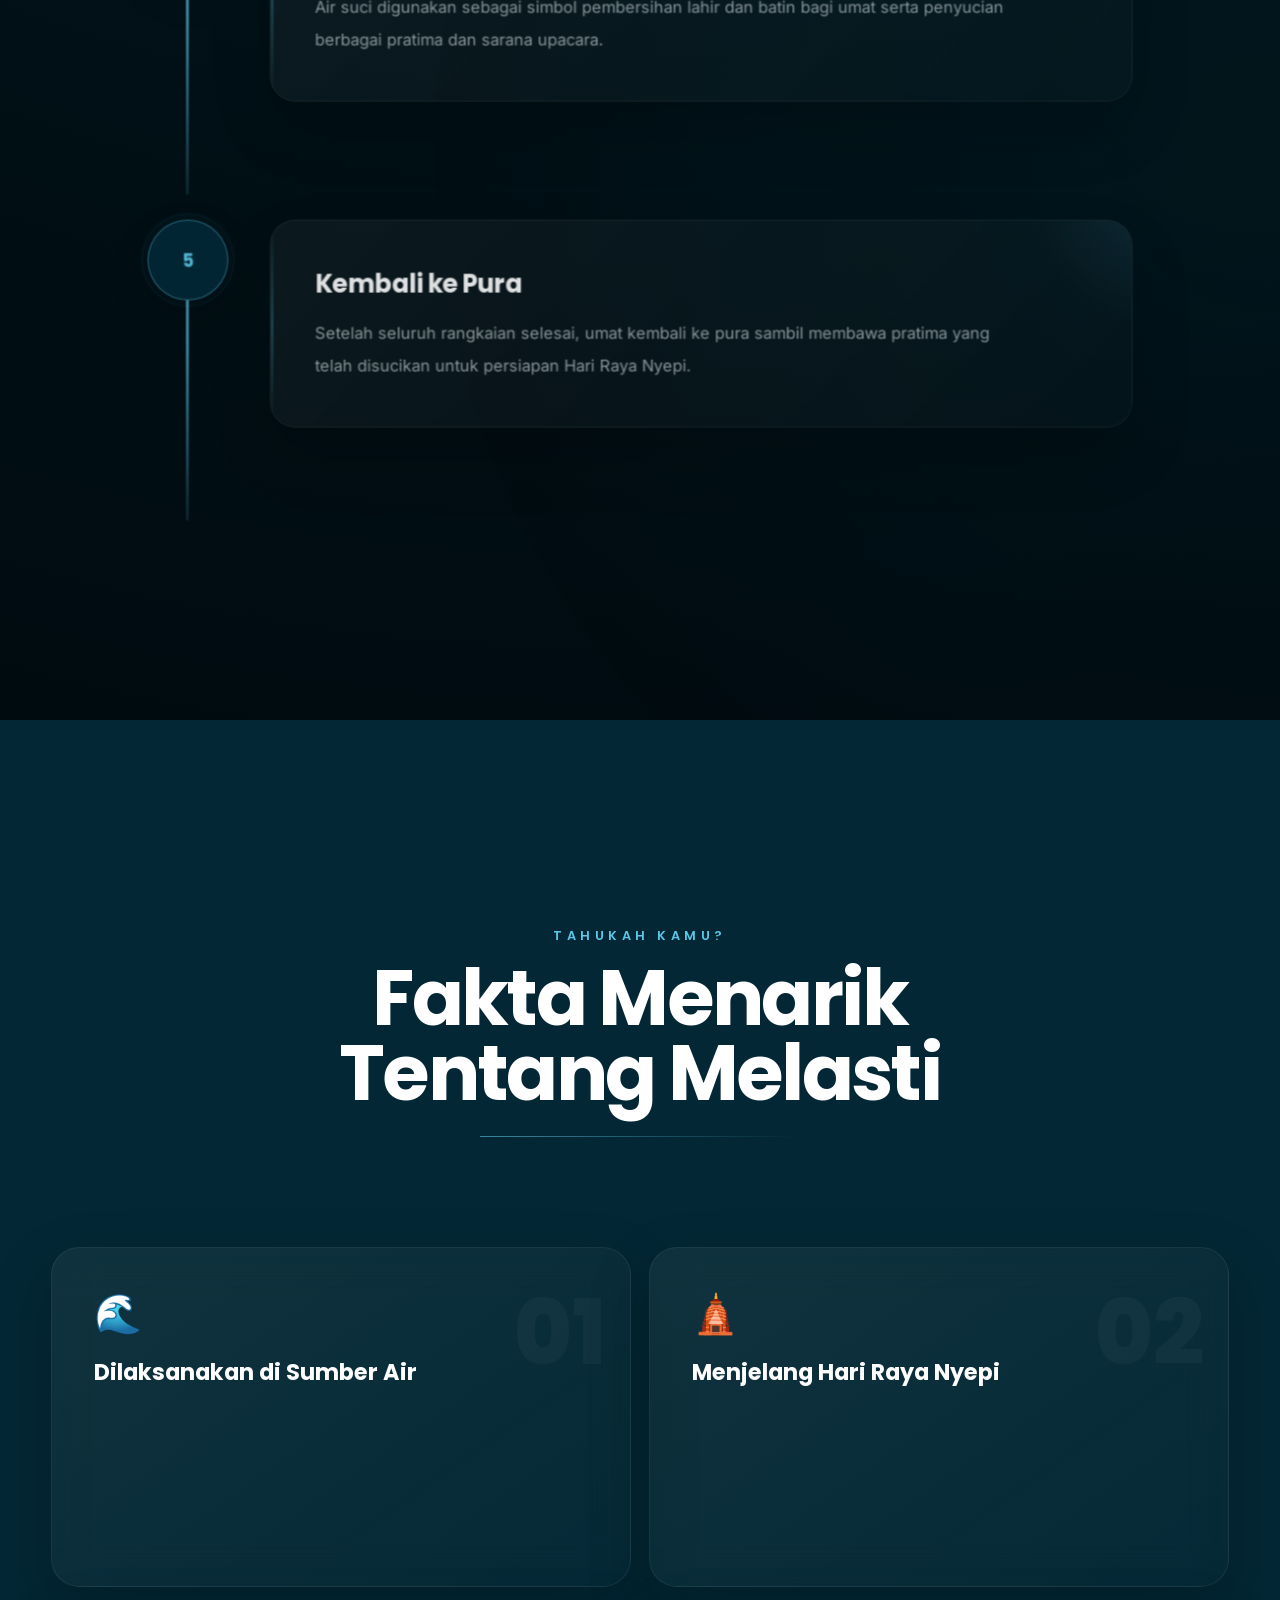
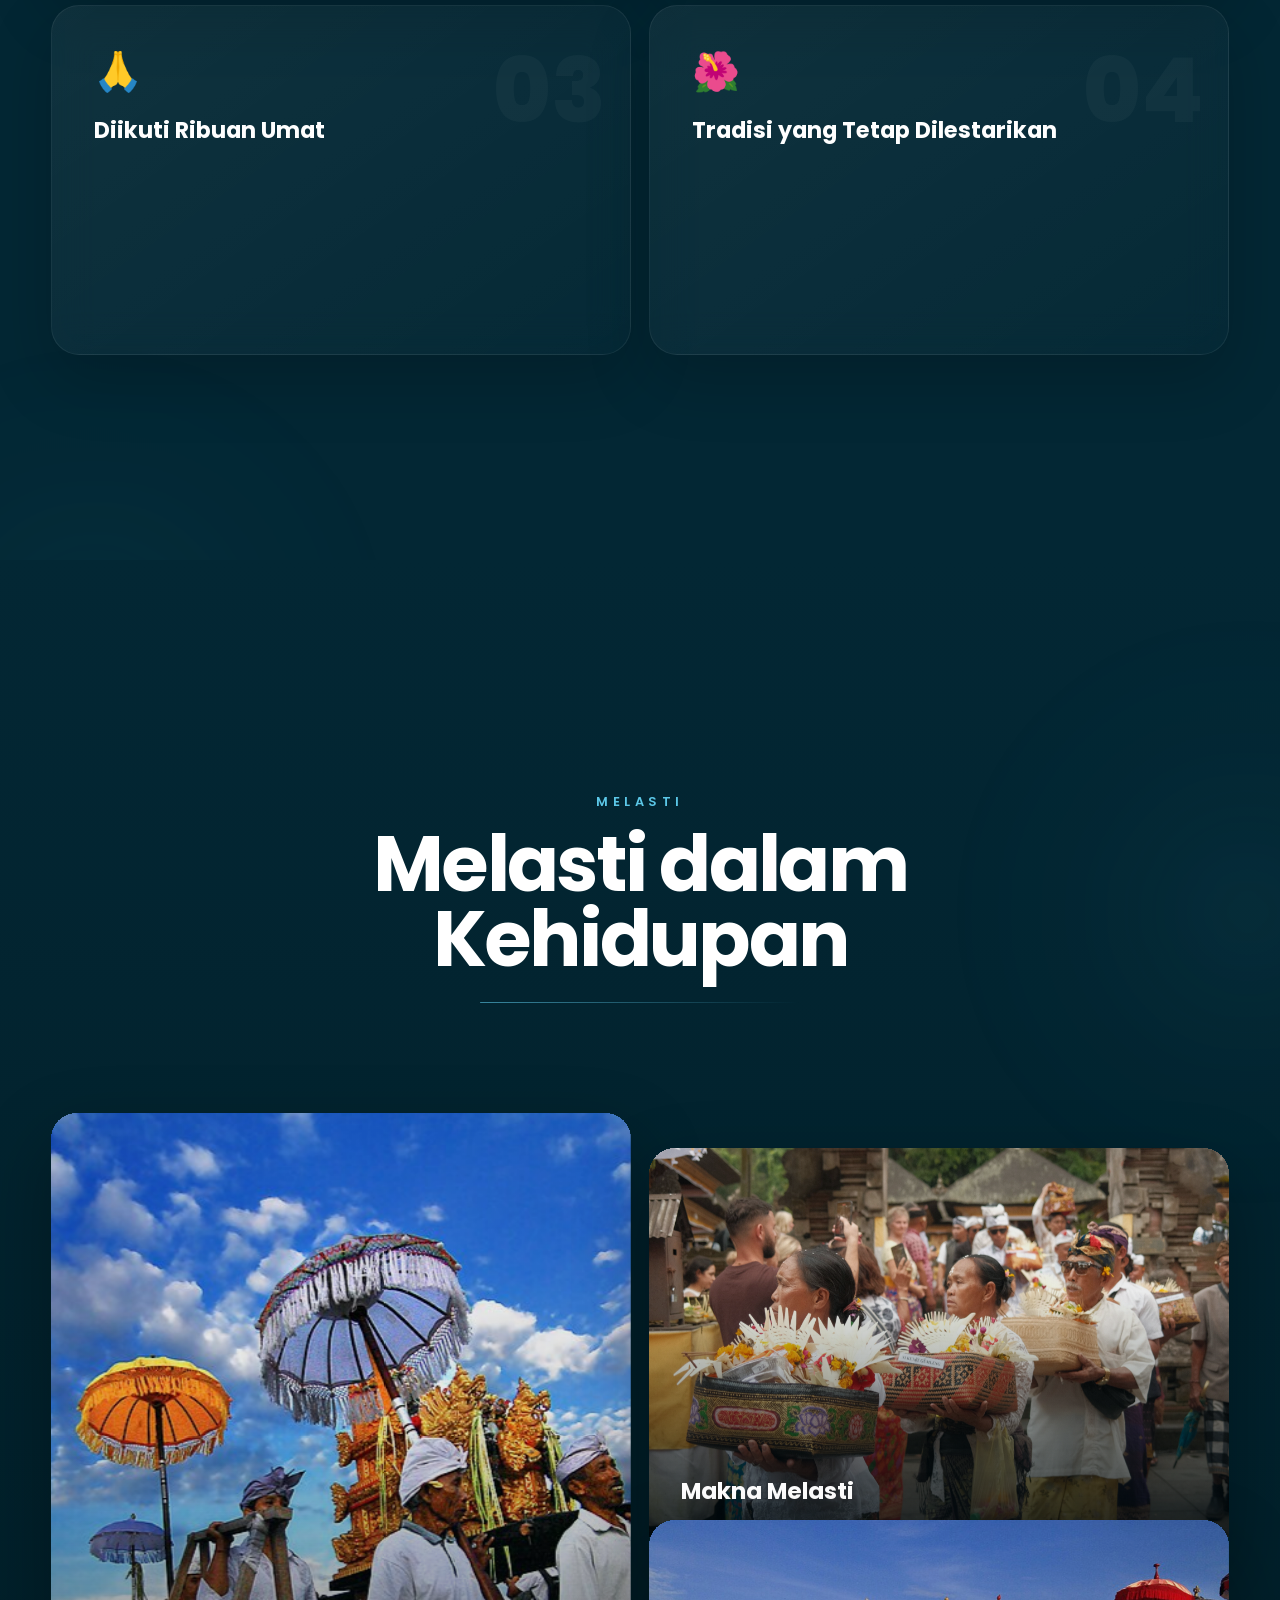
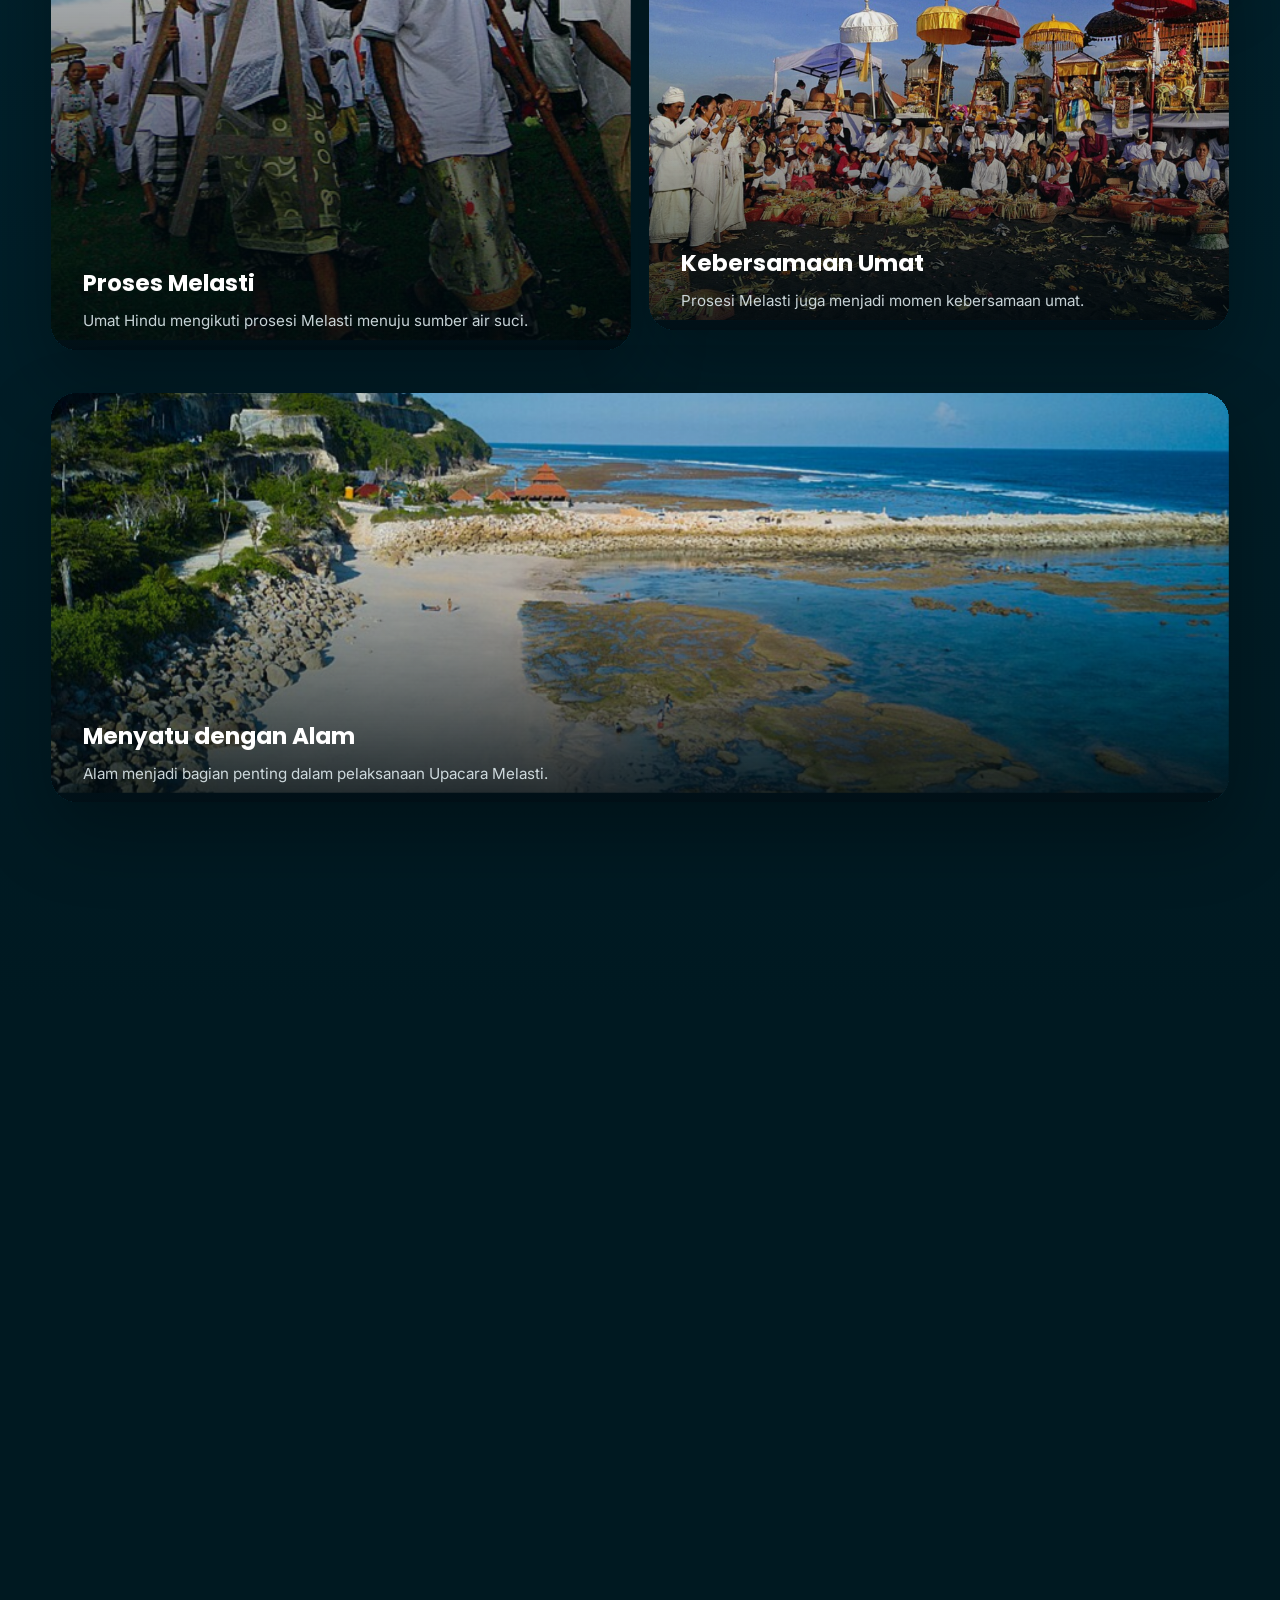
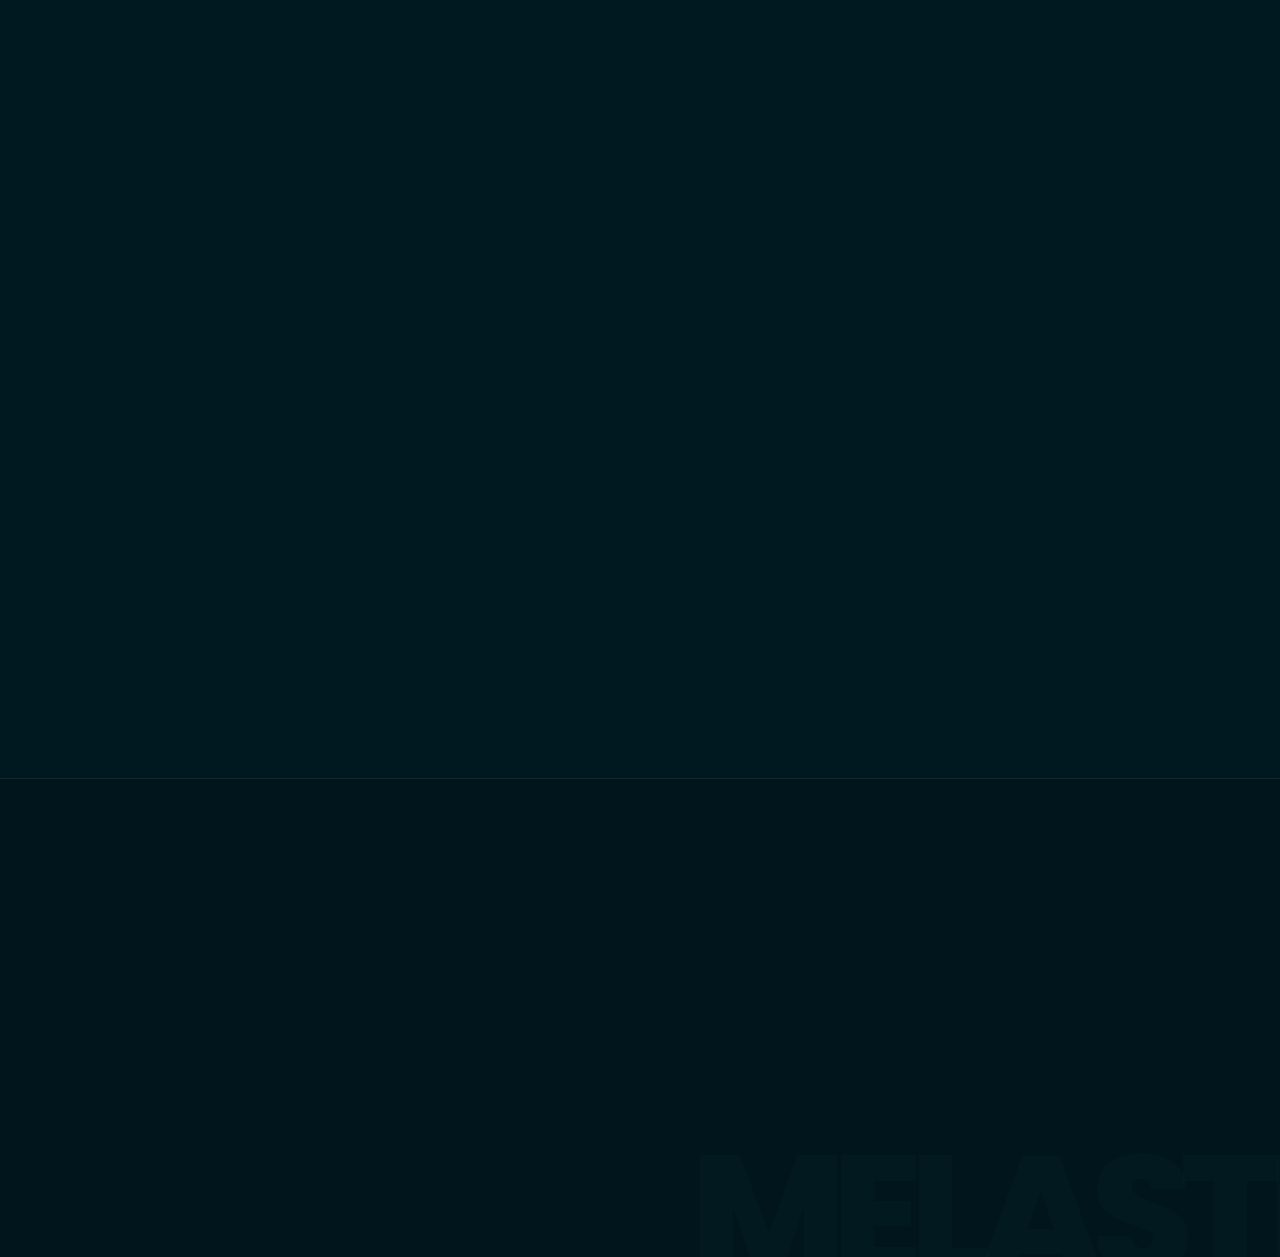
==== commit a558b98f: "Attributes" ====
--- a/index.html
+++ b/index.html
@@ -833,6 +833,8 @@
 
                 <a href="quiz.html" class="page-transition-link">Quiz</a>
 
+                <a href="attributions.html" class="page-transition-link">Atribusi</a>
+
                 <a
                     href="https://canva.link/q65gurylj4717sz"
                     class="canva-link"
--- a/style.css
+++ b/style.css
@@ -7914,7 +7914,7 @@
 
     margin-top:23px;
 
-    padding:18px 55px;
+    padding:18px 50px;
 
     font-size:1rem;
 
@@ -7936,4 +7936,120 @@
 
     transition:var(--transition);
 
+}
+
+.attribution-list{
+
+    display:flex;
+
+    flex-direction:column;
+
+    gap:2px;
+
+}
+
+
+.attribution-item{
+
+    display:flex;
+
+    align-items:center;
+
+    justify-content:space-between;
+
+    gap:20px;
+
+    padding:16px 0;
+
+    border-bottom:1px solid var(--border);
+
+}
+
+
+.attribution-item:last-child{
+
+    border-bottom:none;
+
+}
+
+
+.attribution-item-title{
+
+    margin:0 0 4px;
+
+    color:var(--white);
+
+    font-family:"Poppins",sans-serif;
+
+    font-size:.95rem;
+
+    font-weight:600;
+
+}
+
+
+.attribution-item-source{
+
+    margin:0;
+
+    color:rgba(255,255,255,.55);
+
+    font-family:"Inter",sans-serif;
+
+    font-size:.85rem;
+
+}
+
+
+.attribution-item-link{
+
+    flex-shrink:0;
+
+    color:var(--primary);
+
+    font-family:"Poppins",sans-serif;
+
+    font-size:.85rem;
+
+    font-weight:500;
+
+    text-decoration:none;
+
+    white-space:nowrap;
+
+    transition:var(--transition);
+
+}
+
+
+.attribution-item-link:hover{
+
+    color:var(--white);
+
+}
+
+
+.attribution-footer{
+
+    display:flex;
+
+    justify-content:center;
+
+    margin-top:20px;
+
+}
+
+
+@media(max-width:600px){
+
+    .attribution-item{
+
+        flex-direction:column;
+
+        align-items:flex-start;
+
+        gap:8px;
+
+    }
+
 }
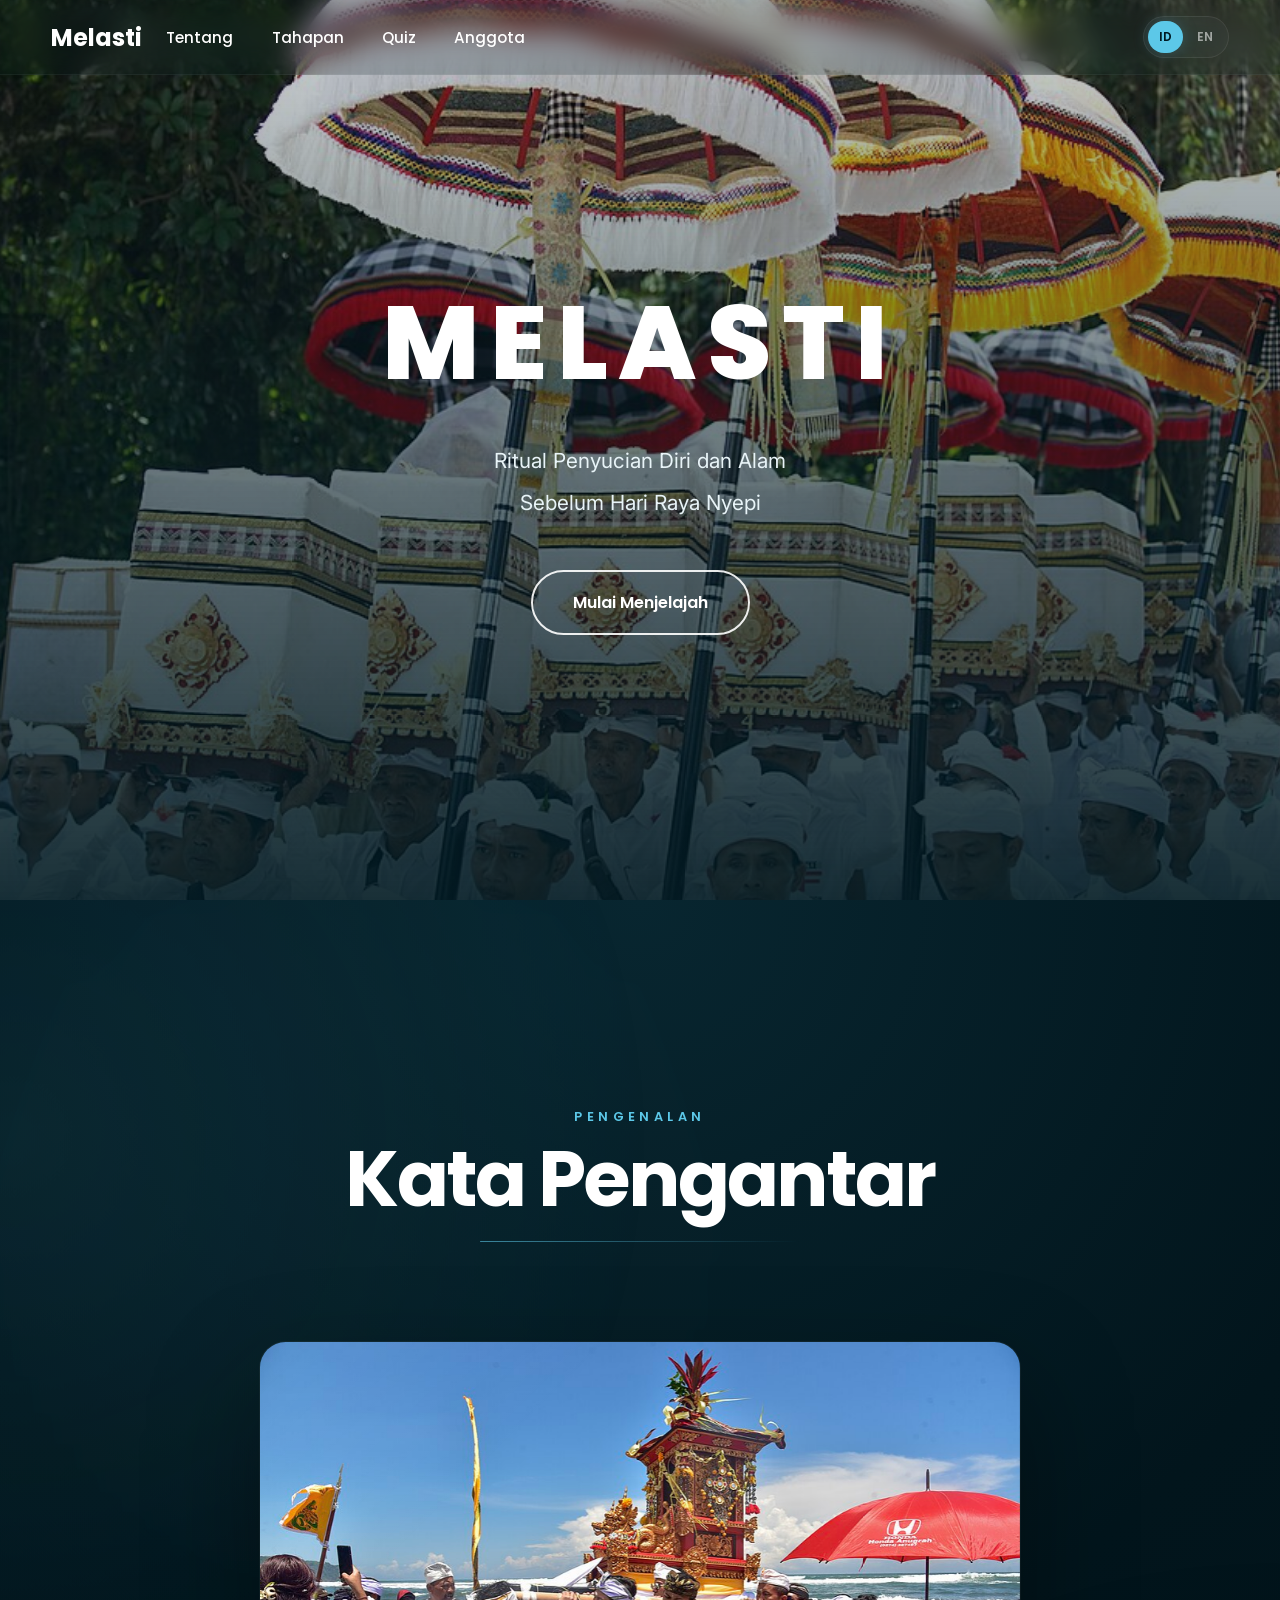
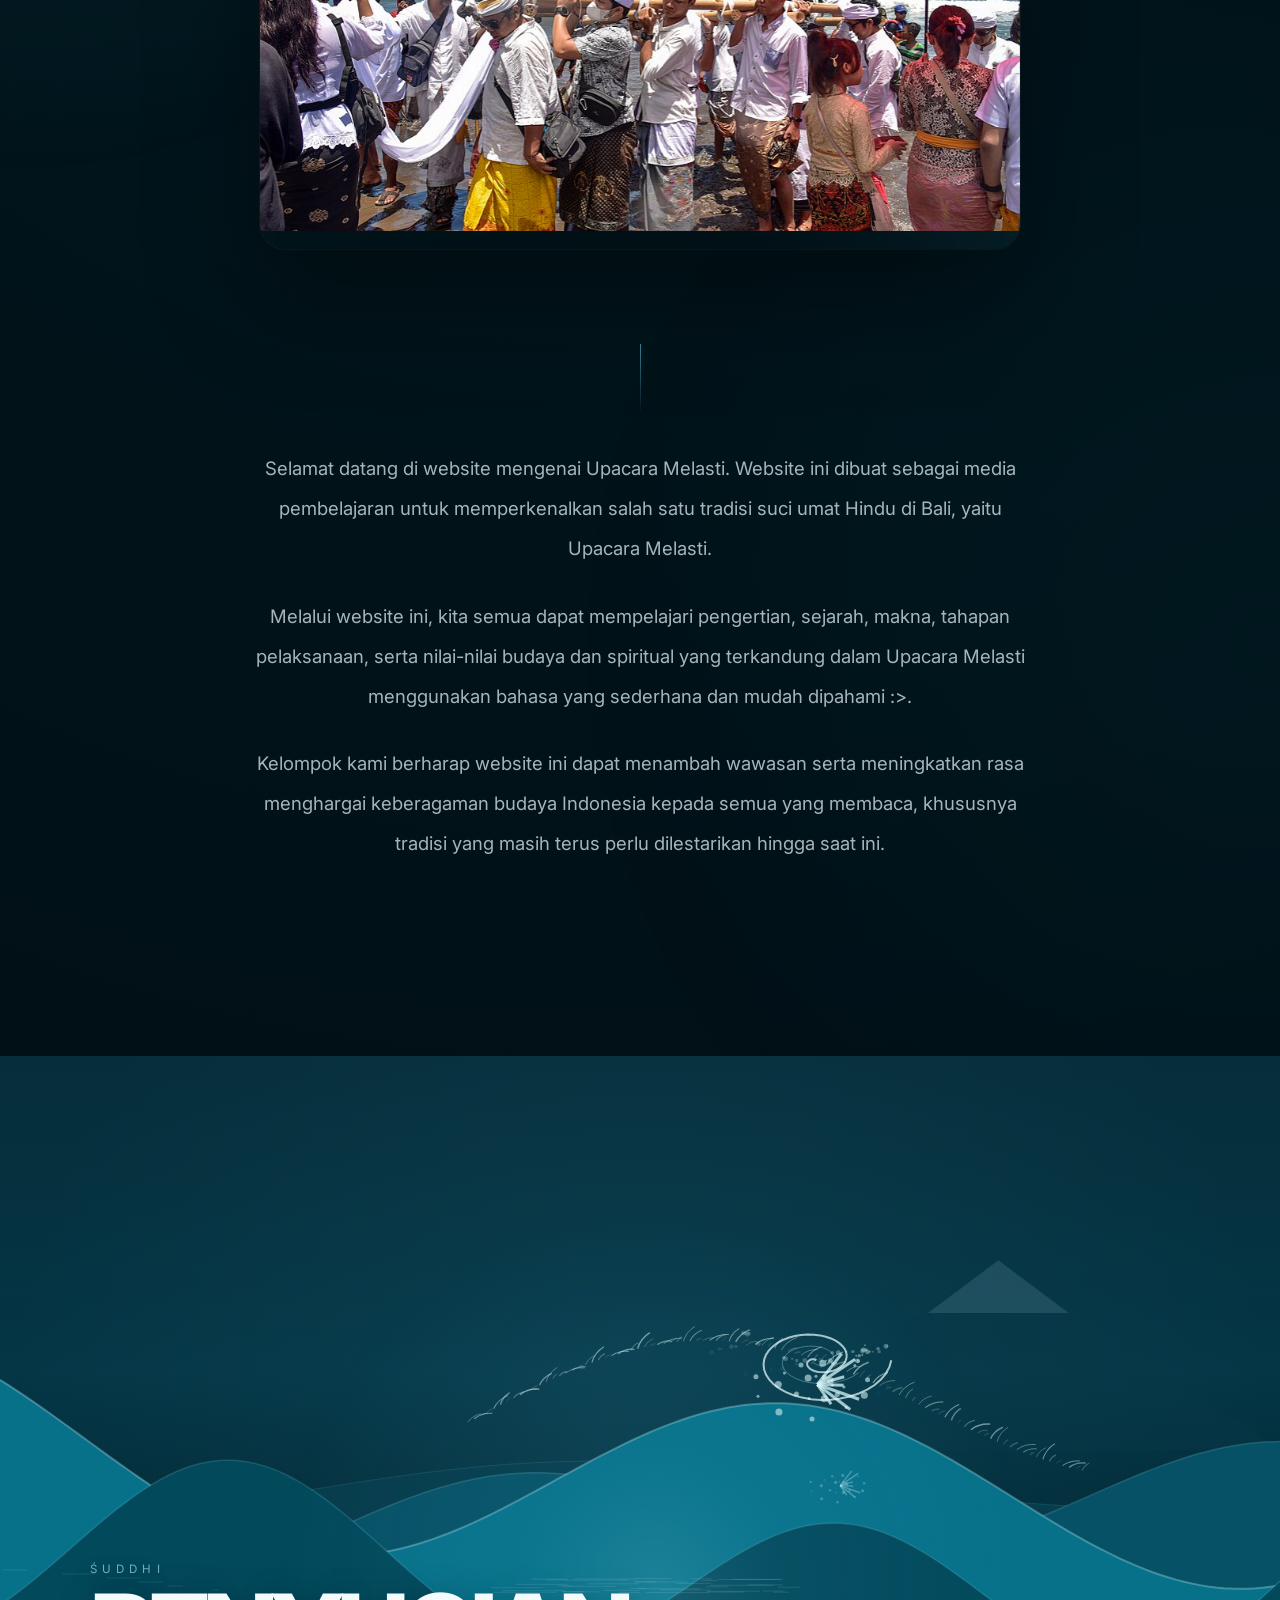
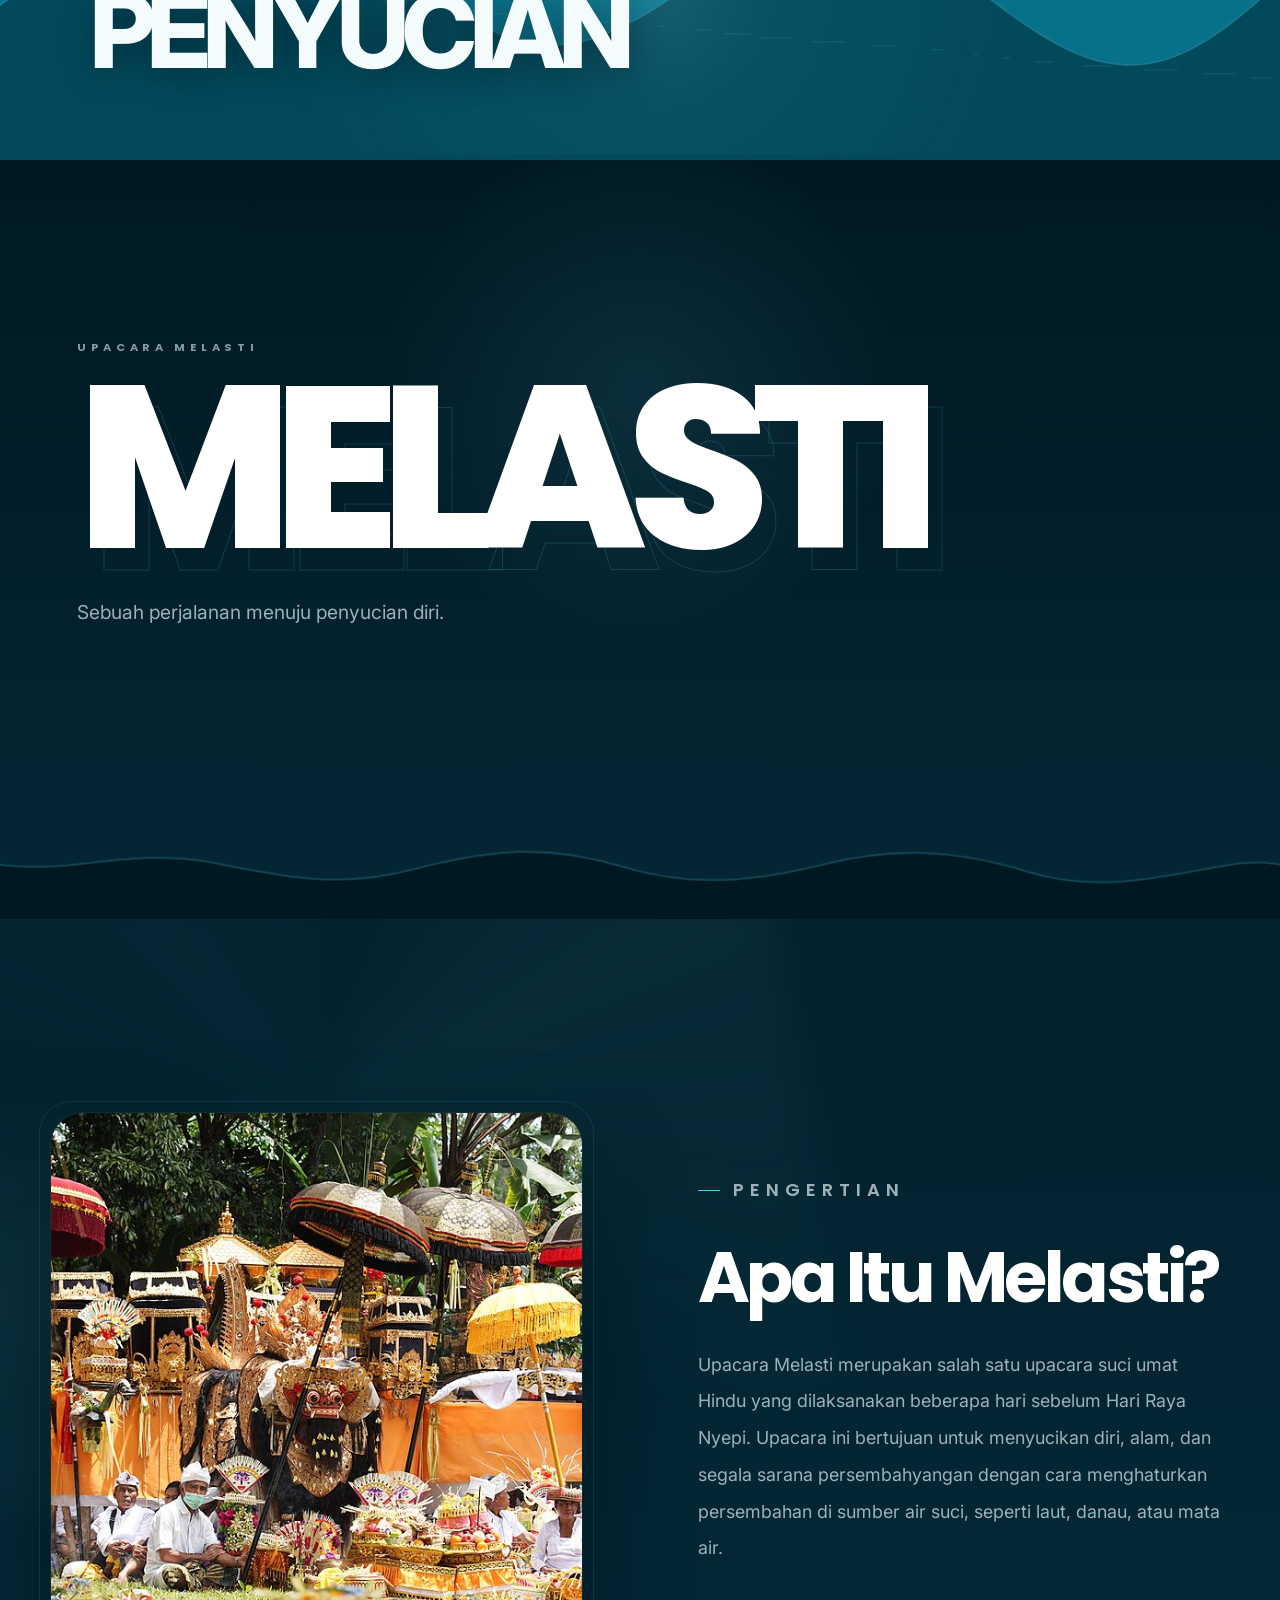
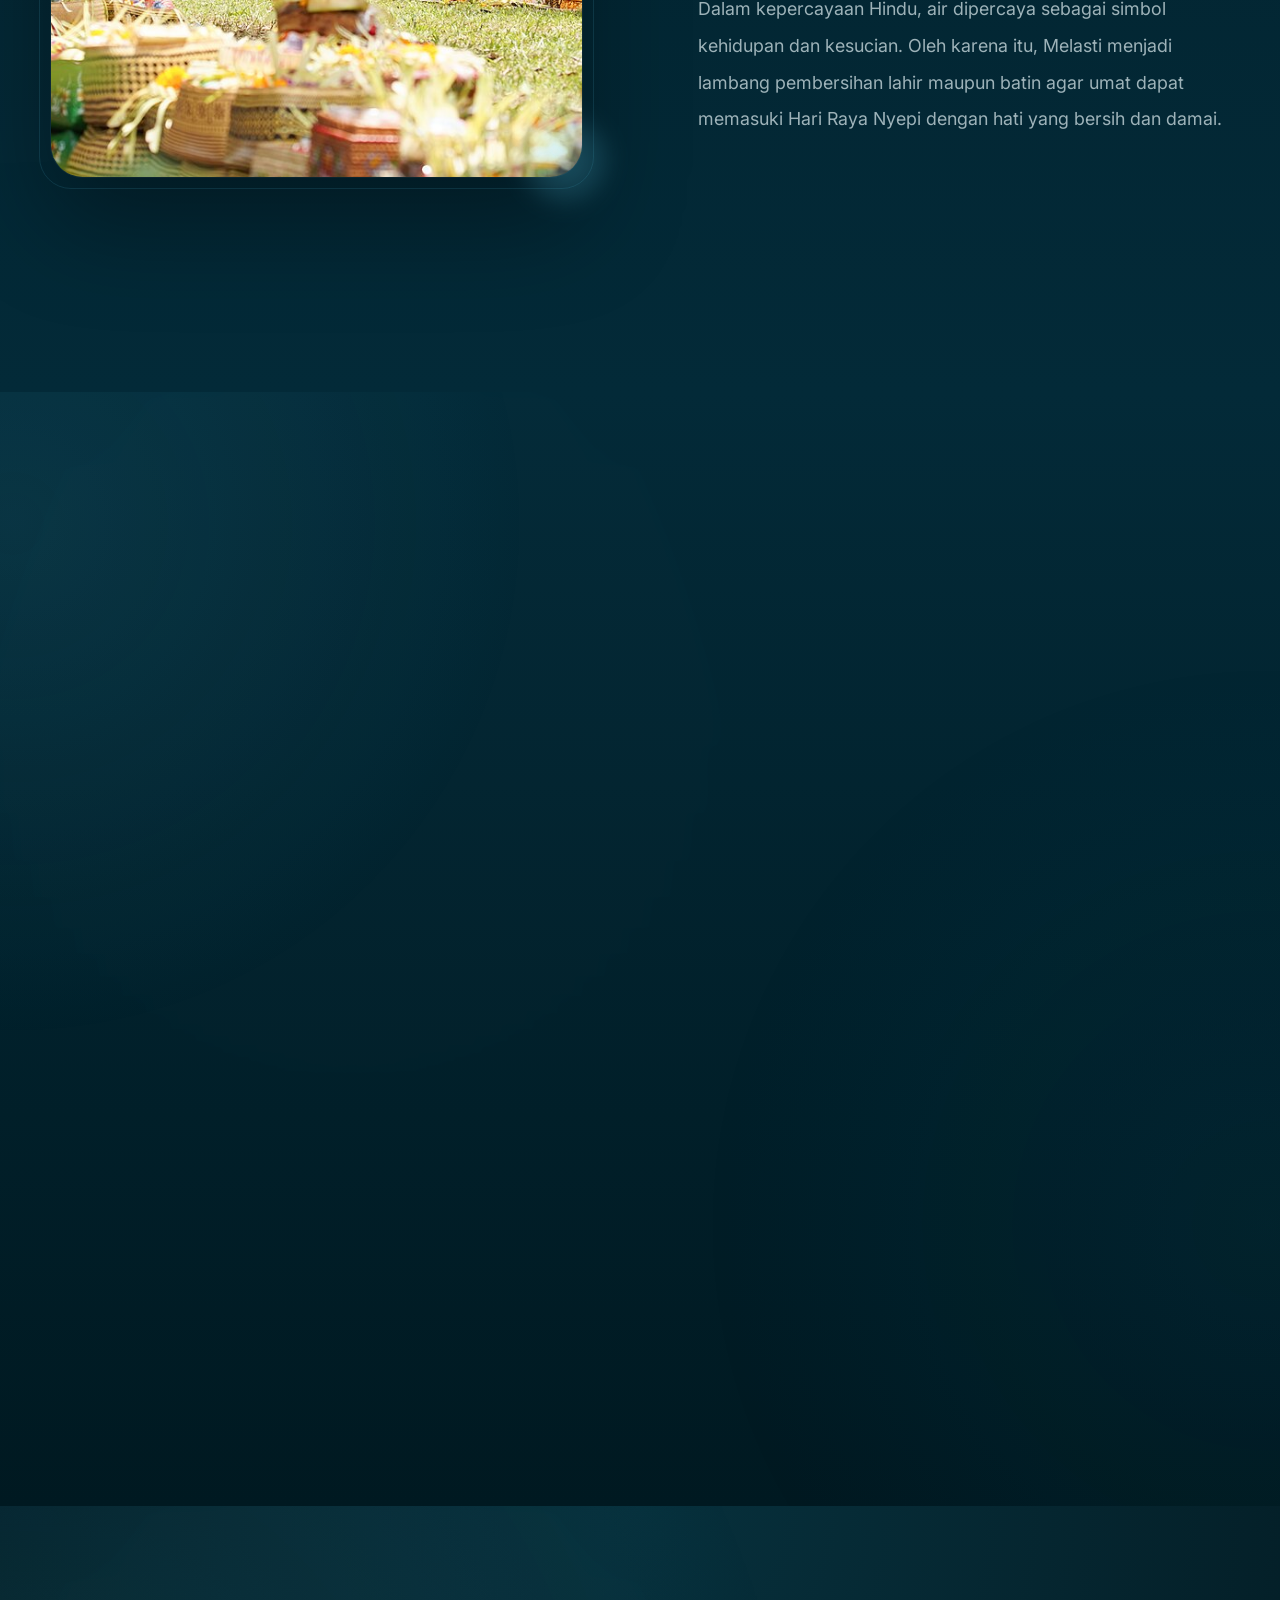
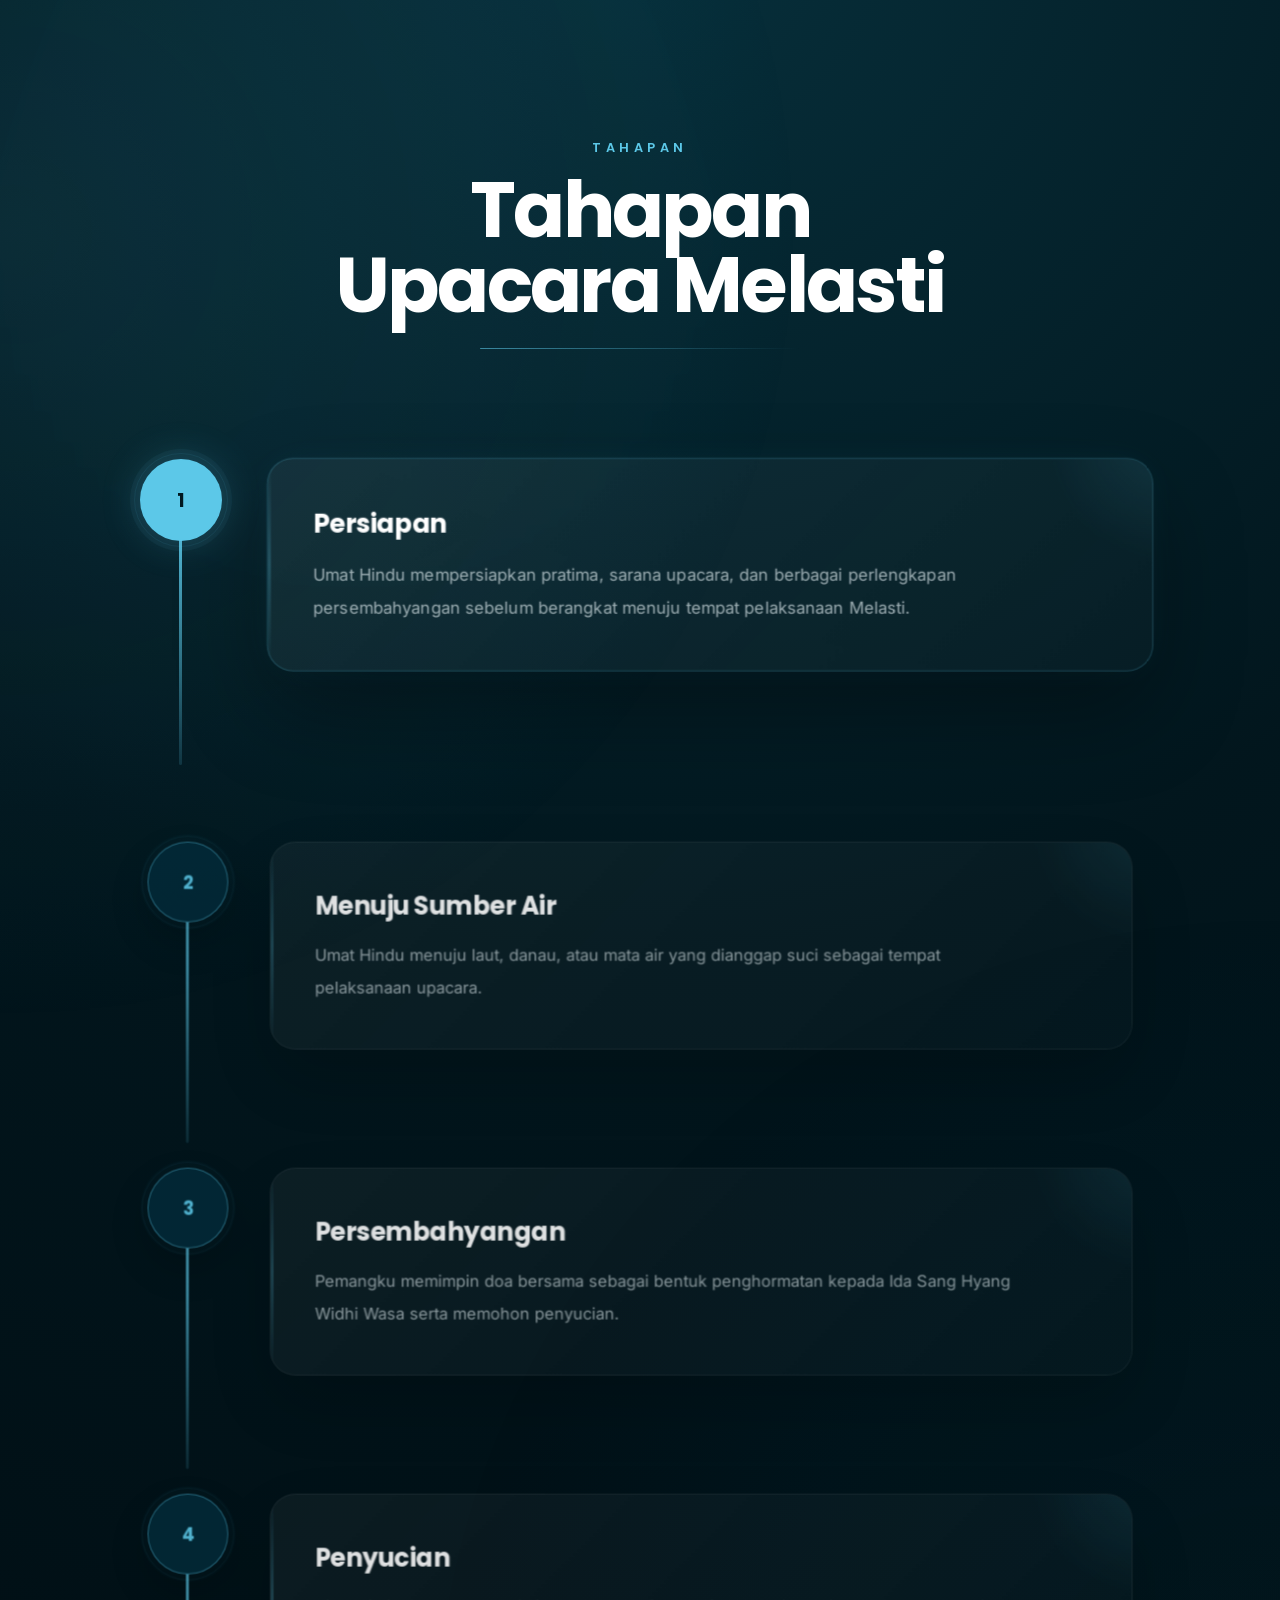
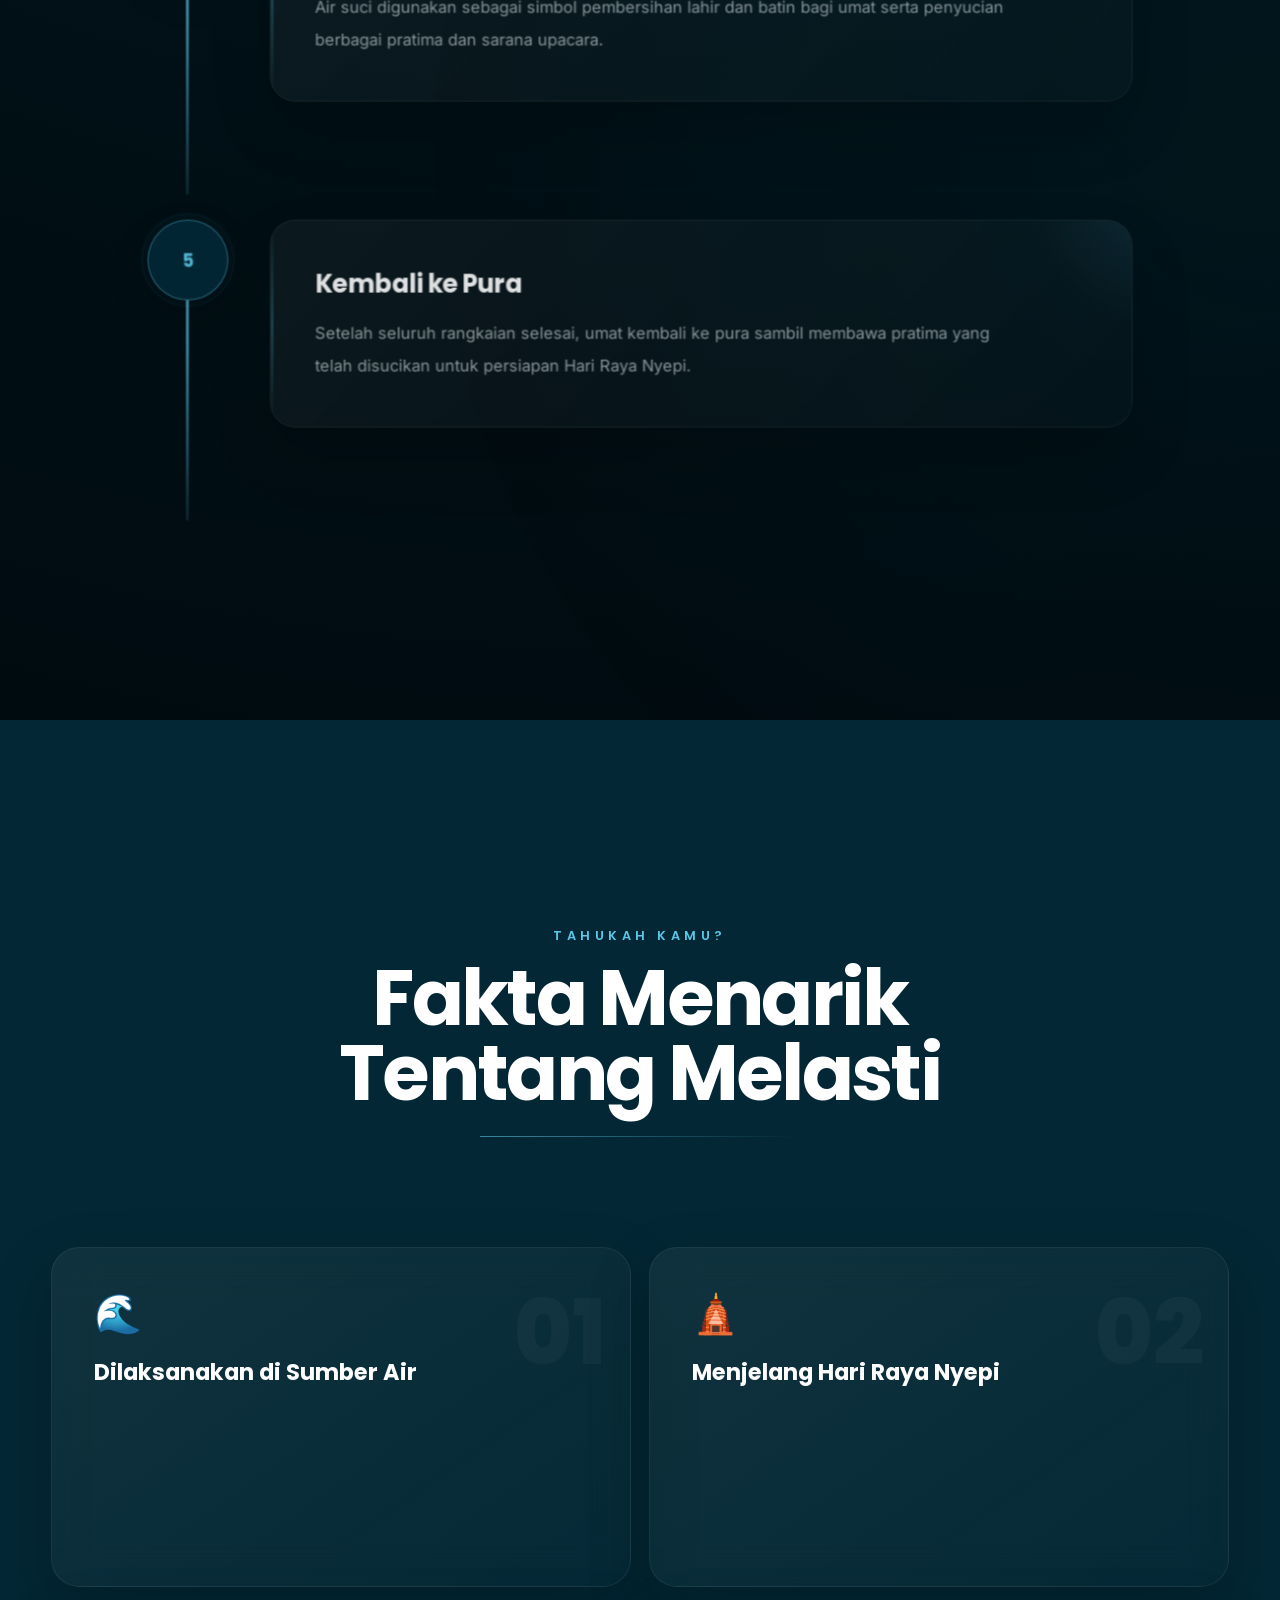
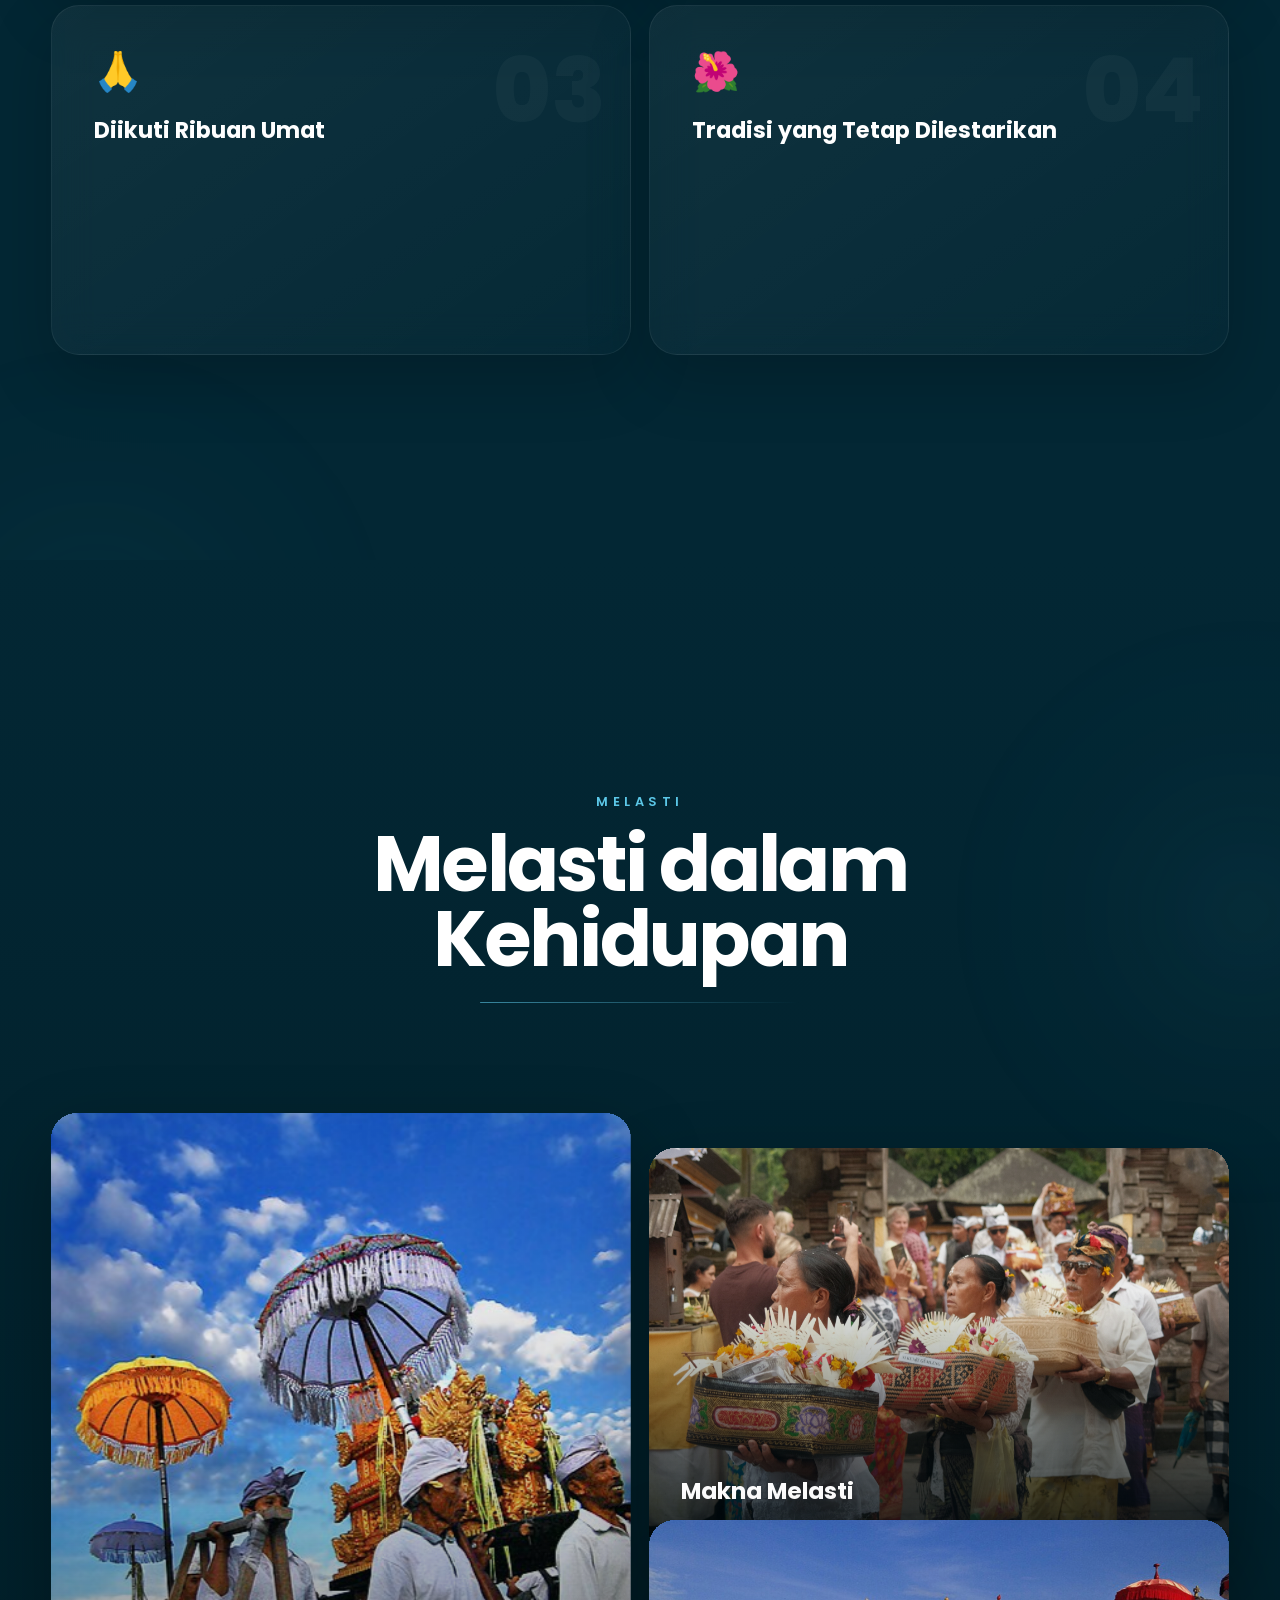
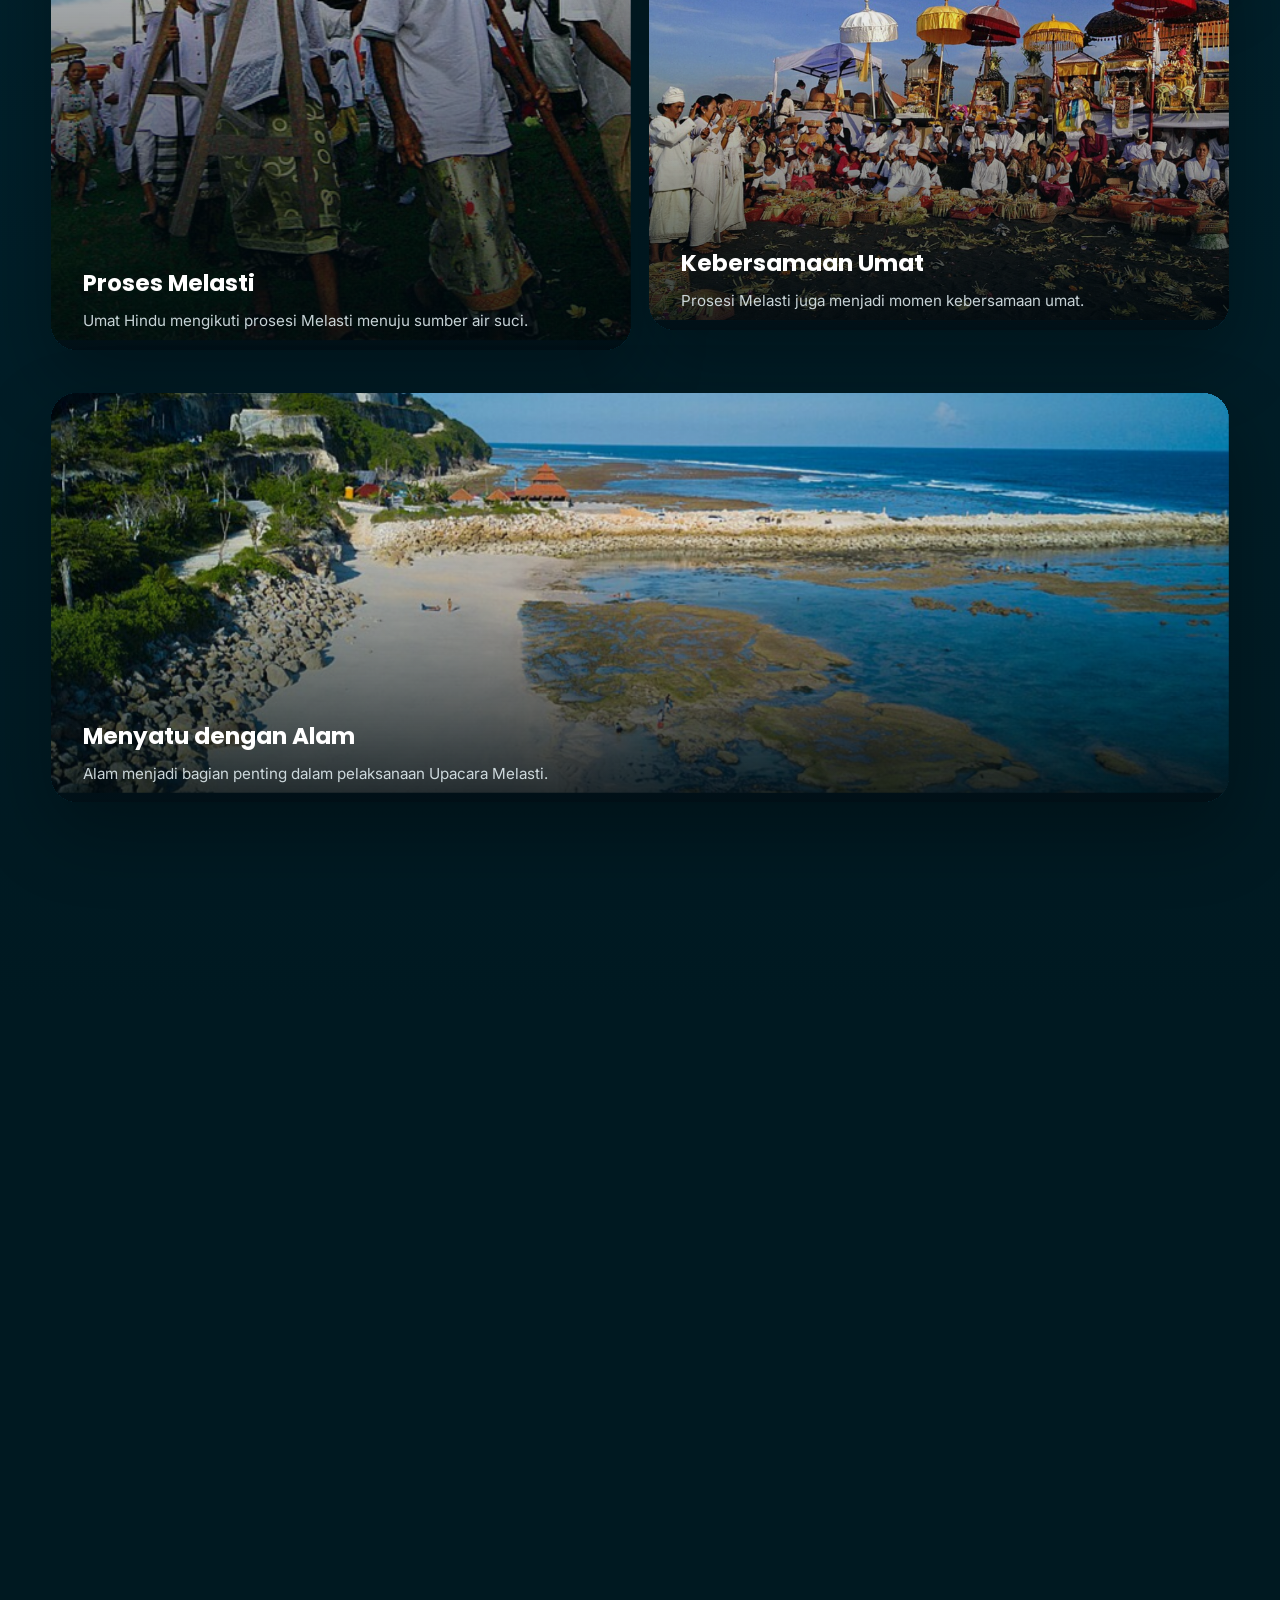
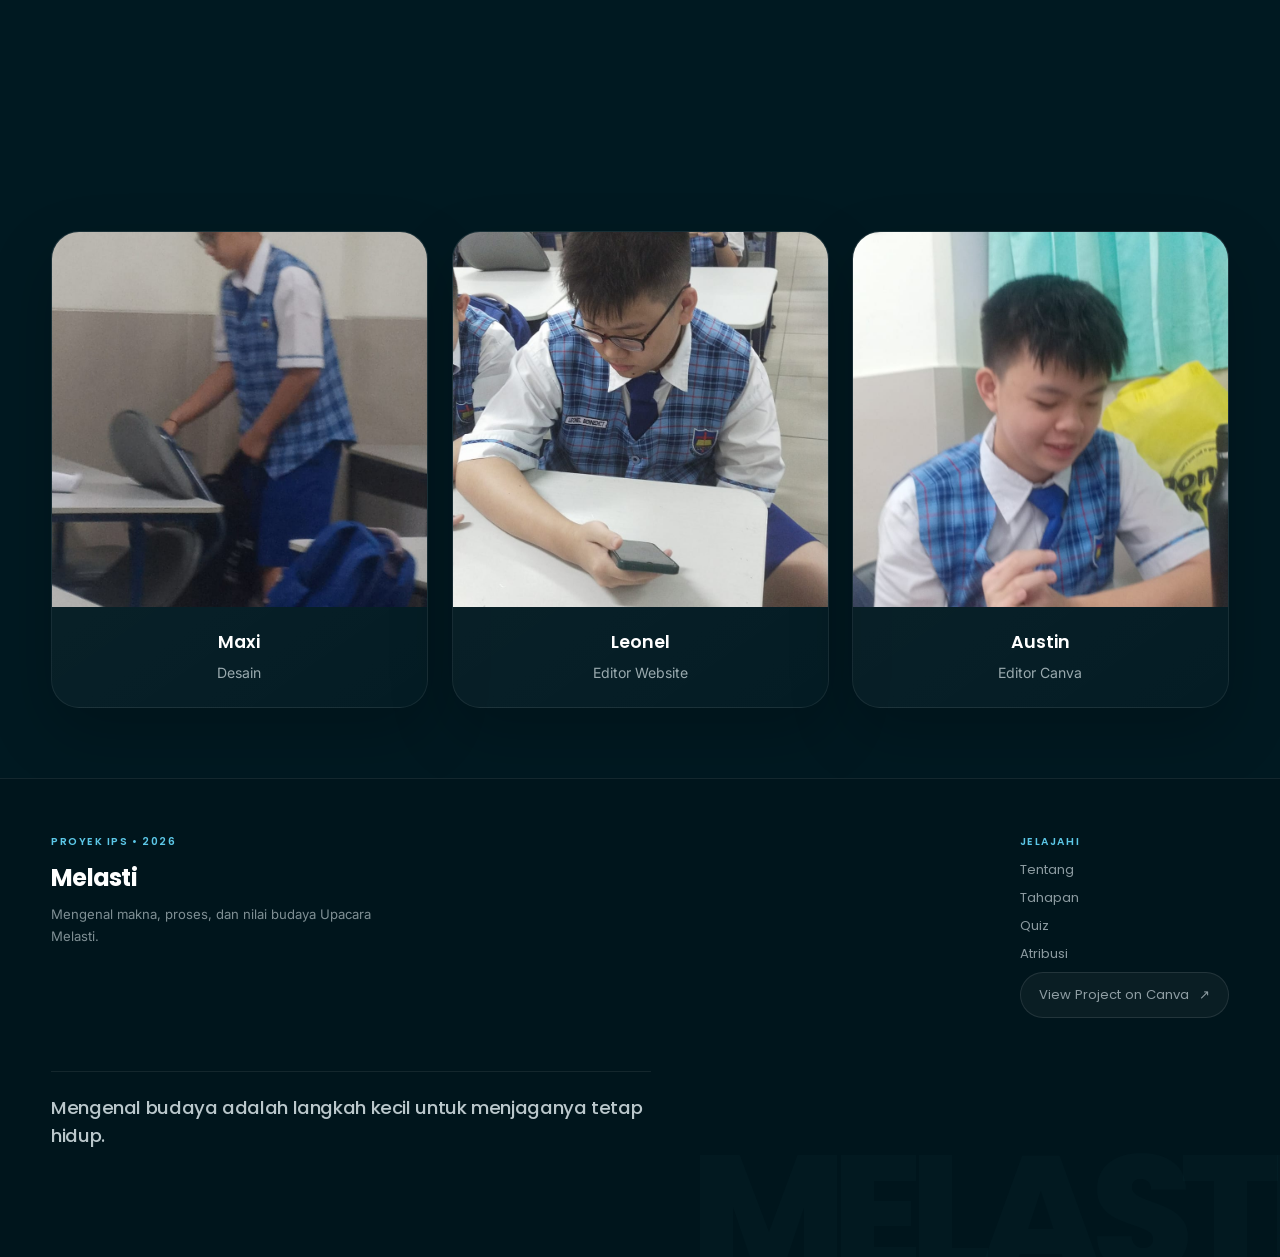
==== commit 0f809cc0: "Fixed Melasti Header Button" ====
--- a/index.html
+++ b/index.html
@@ -90,7 +90,7 @@
 
 <main>
 
-<section class="hero">
+<section id="home" class="hero">
 
     <div class="hero-parallax">
 
--- a/style.css
+++ b/style.css
@@ -7912,9 +7912,9 @@
 
 #closeLanguageComing{
 
-    margin-top:23px;
-
-    padding:18px 50px;
+    margin-top:21px;
+
+    padding:18px 40px;
 
     font-size:1rem;
 
